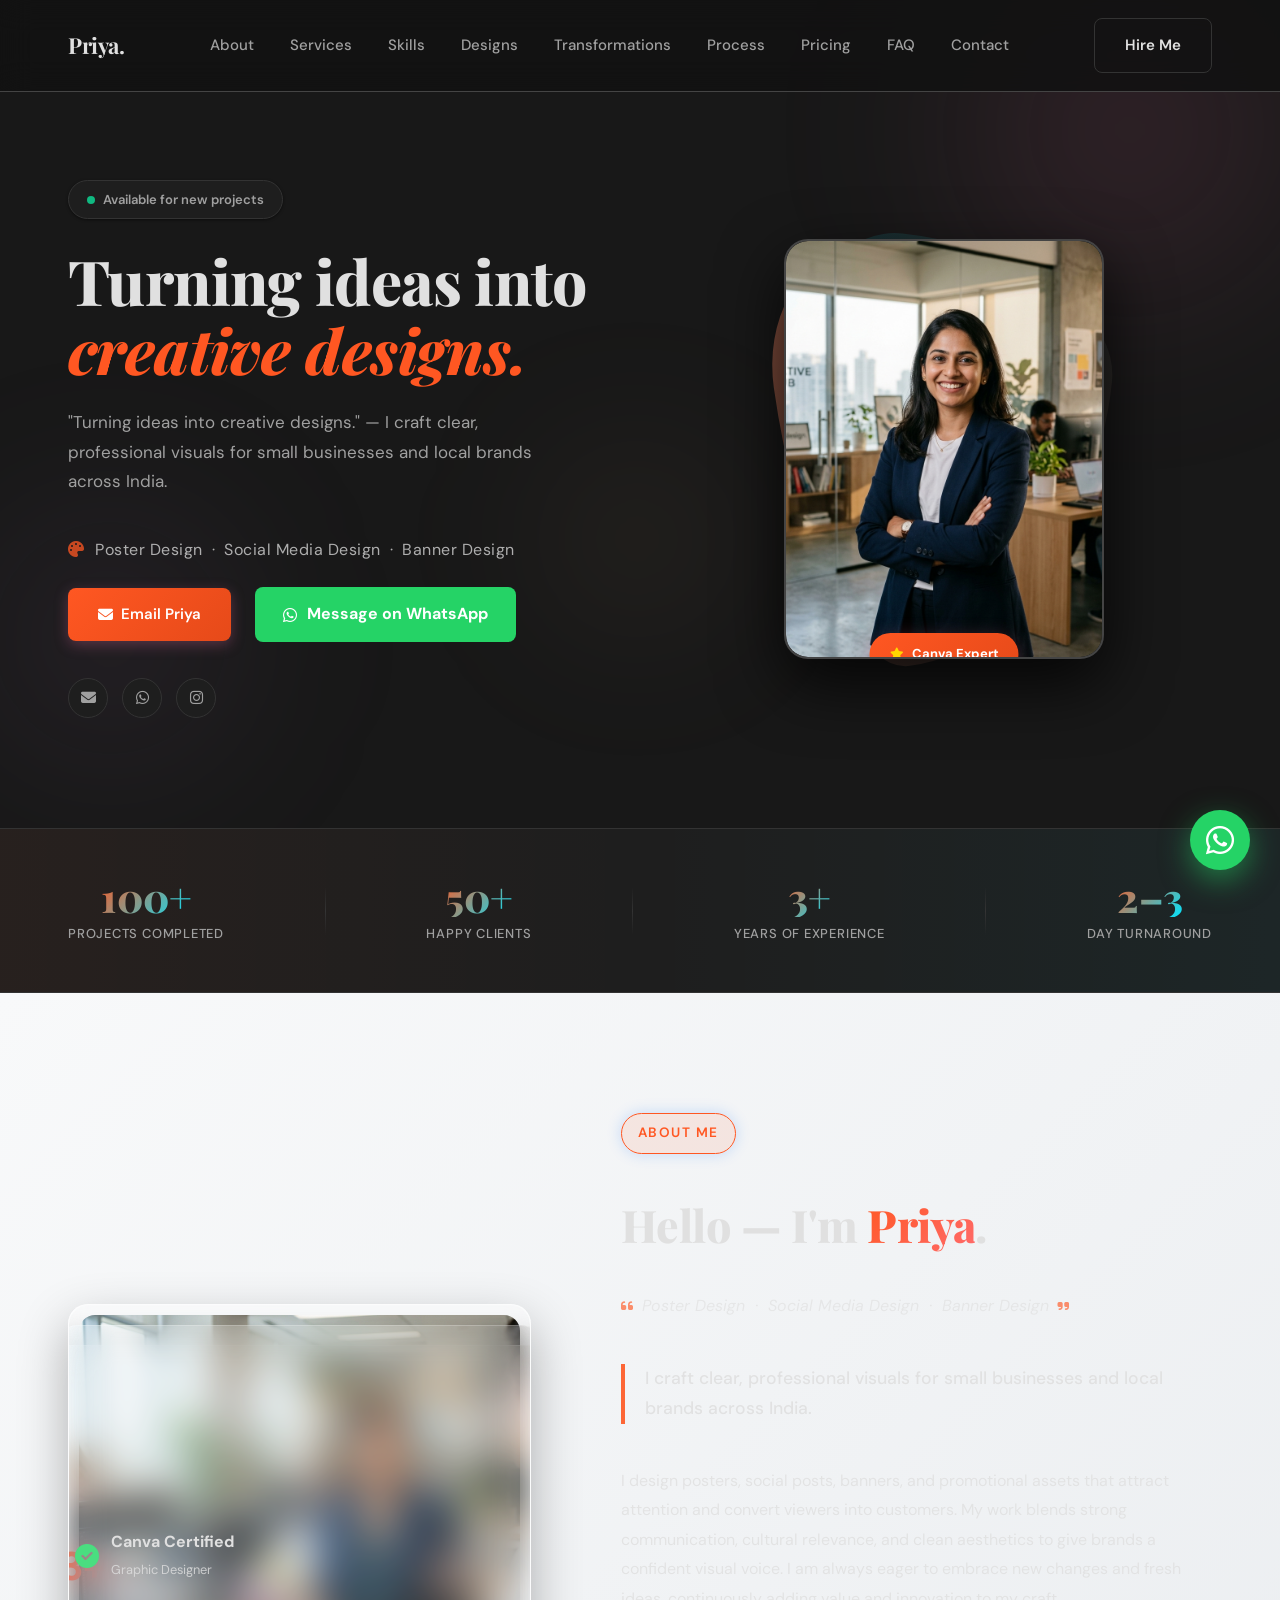
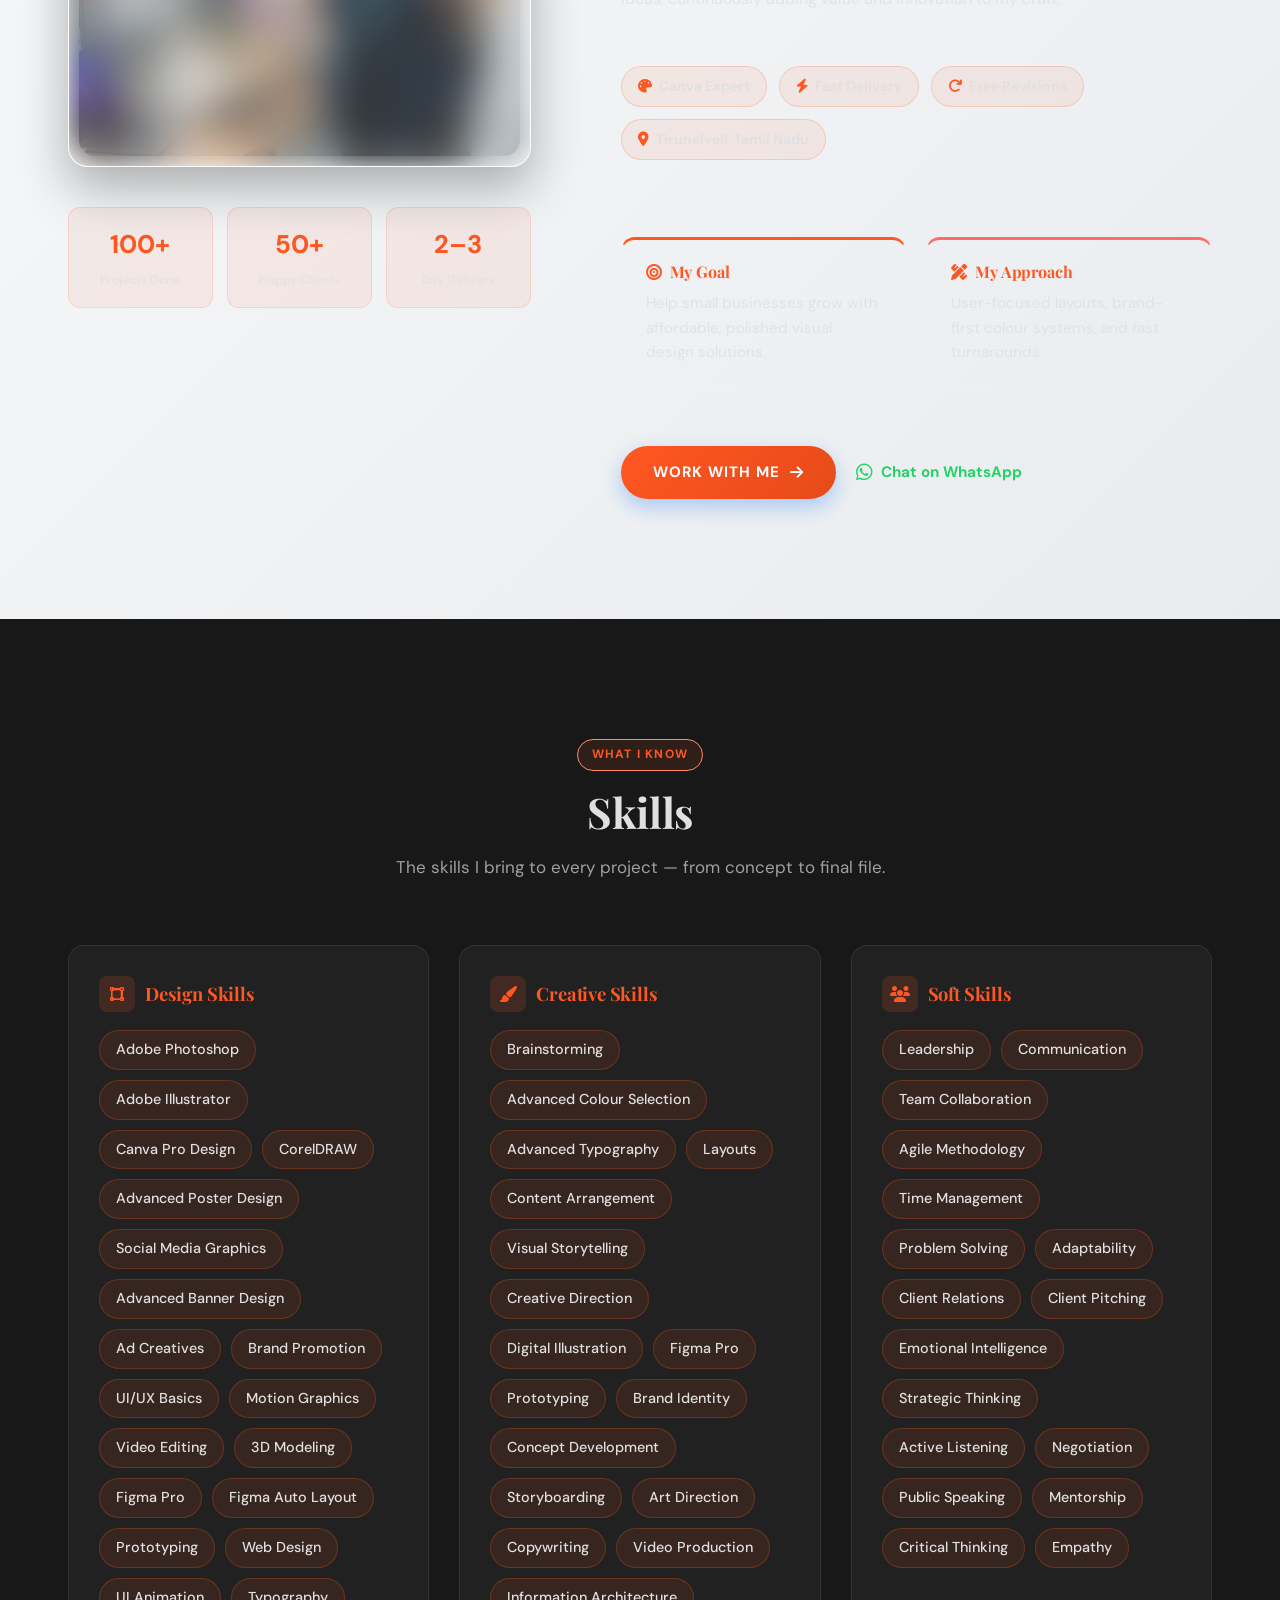
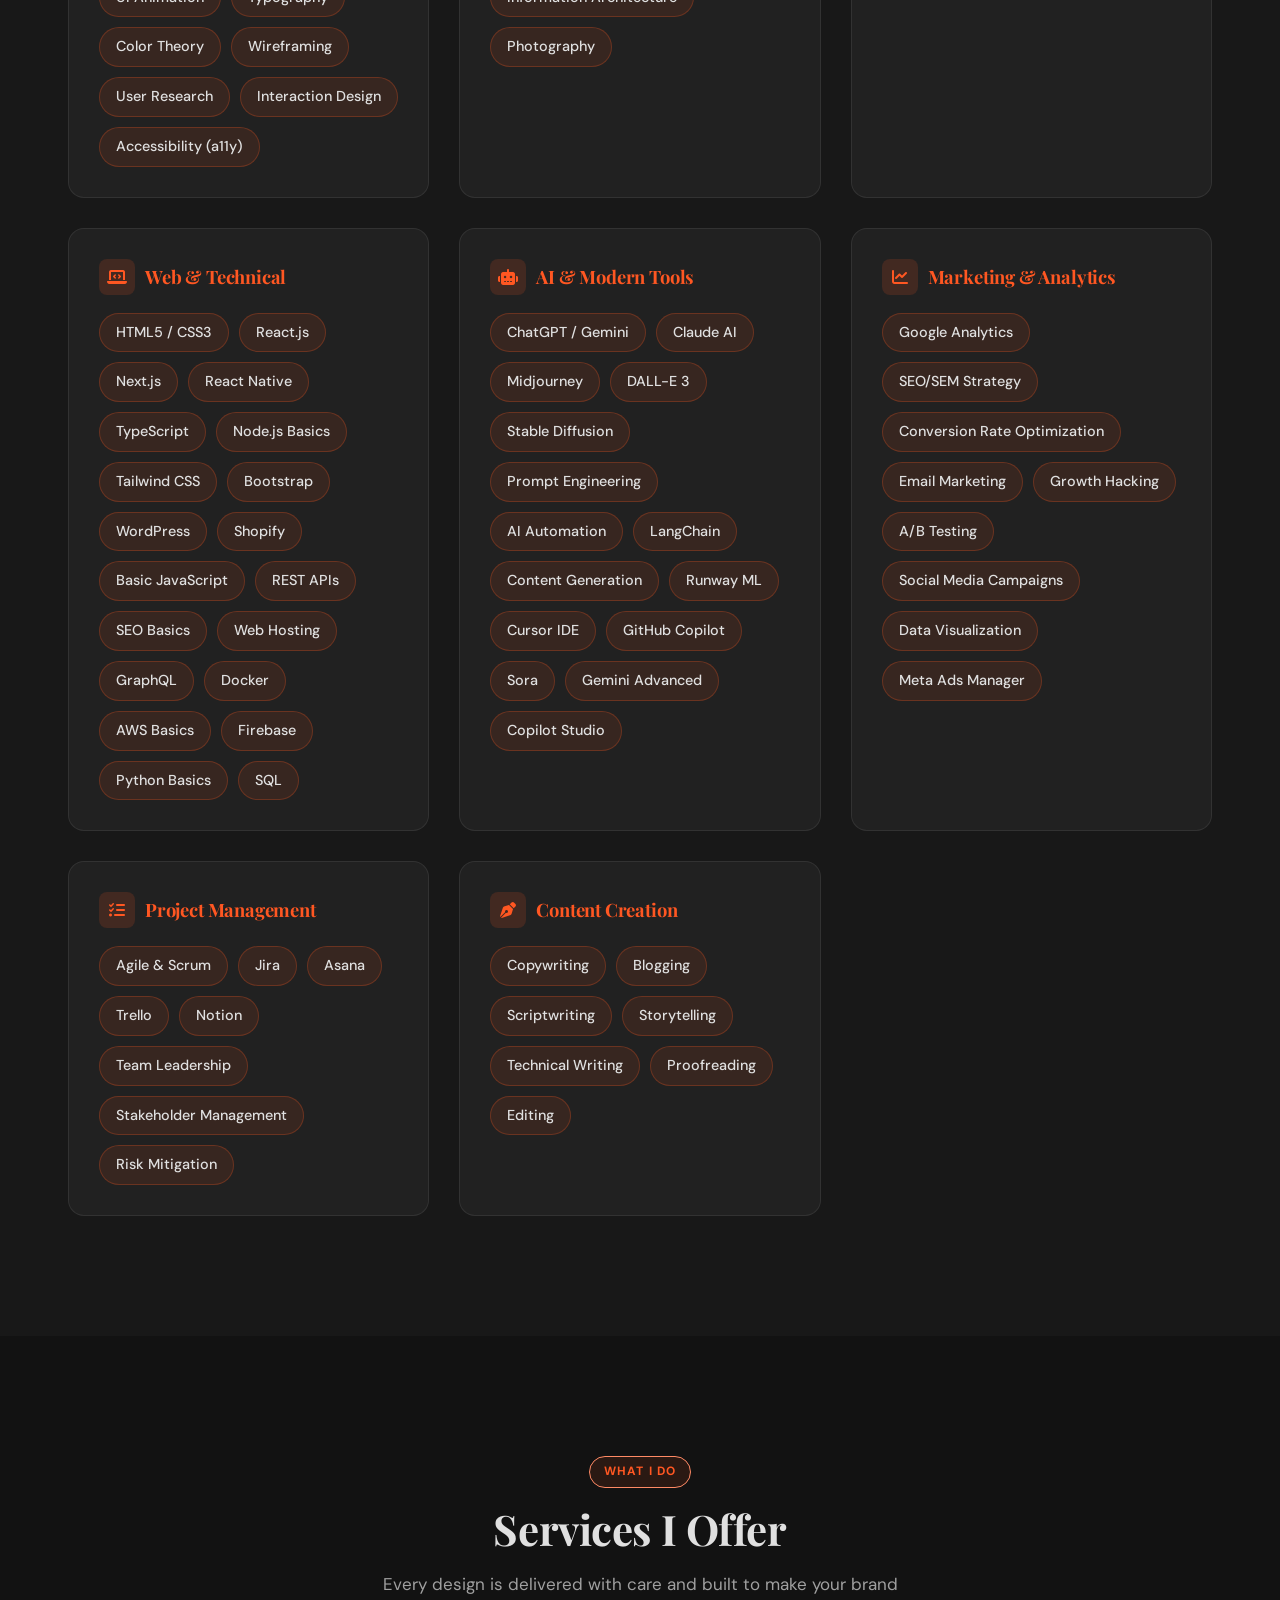
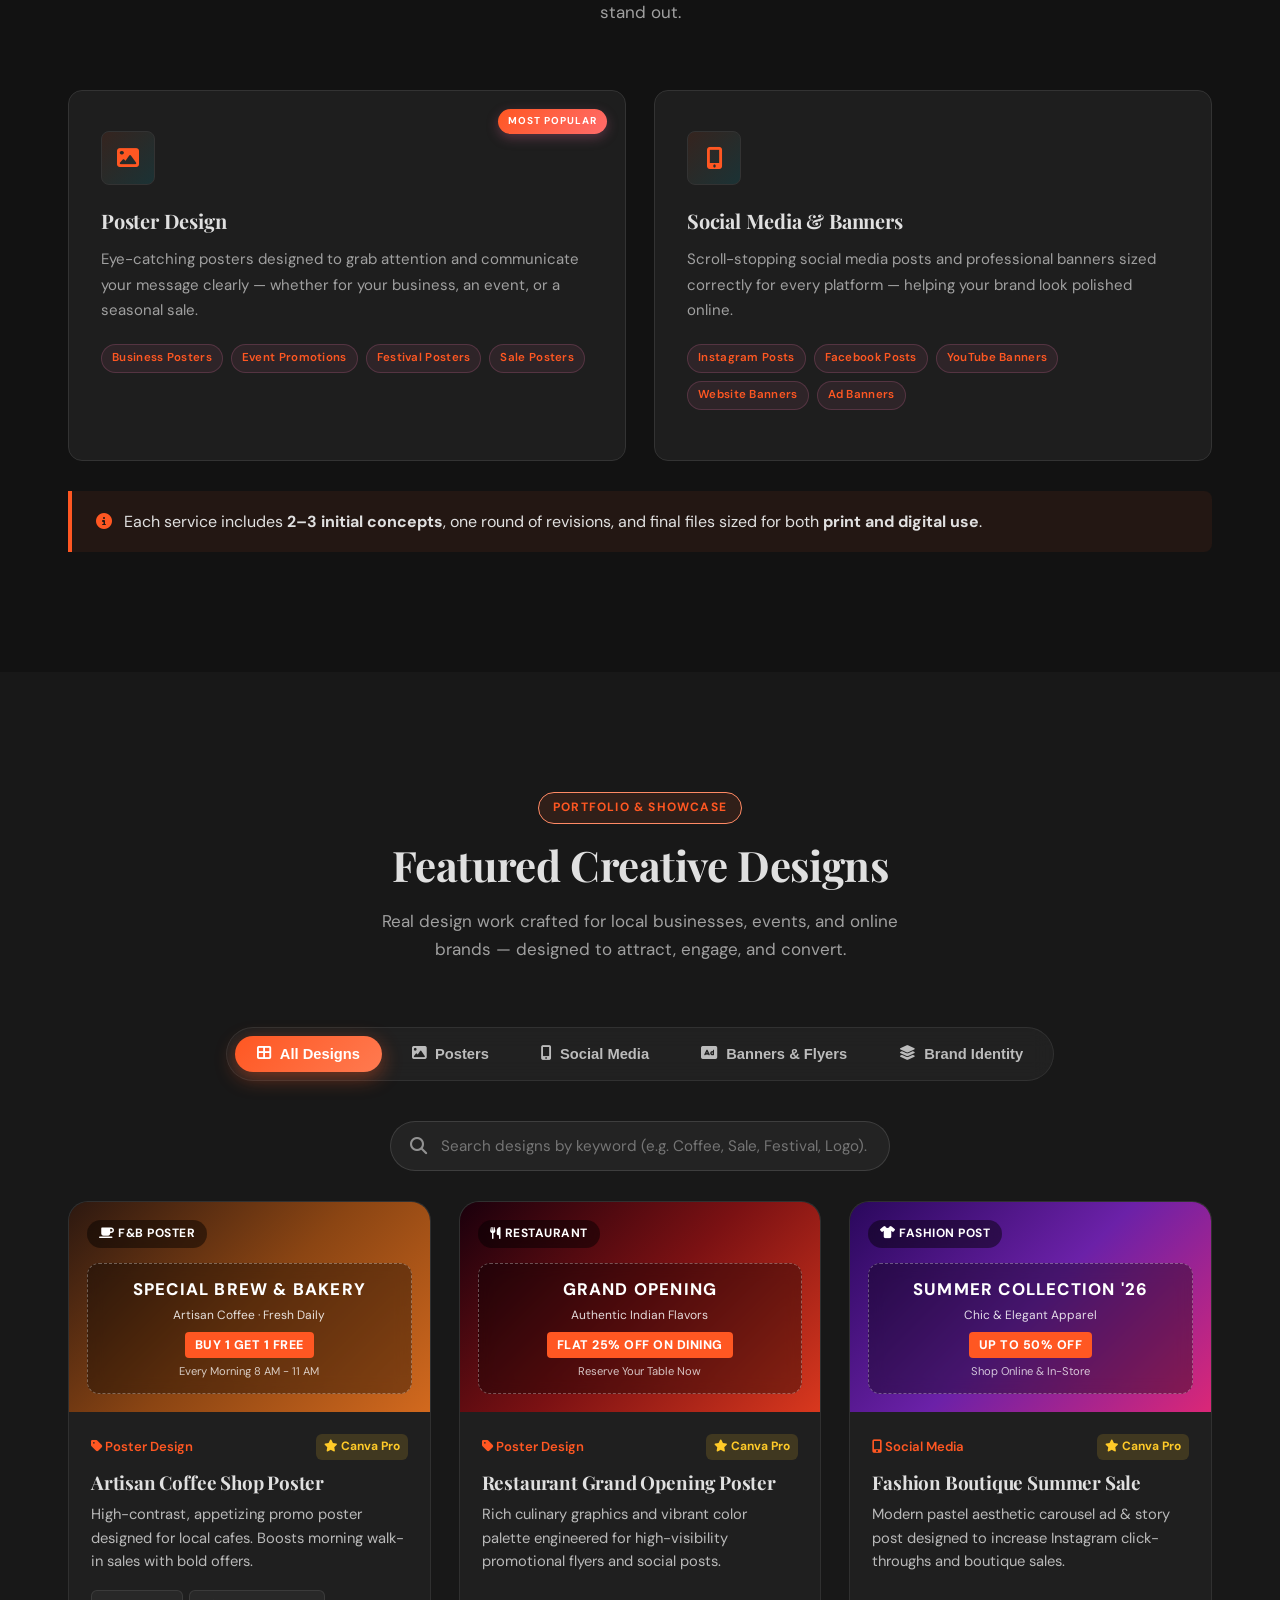
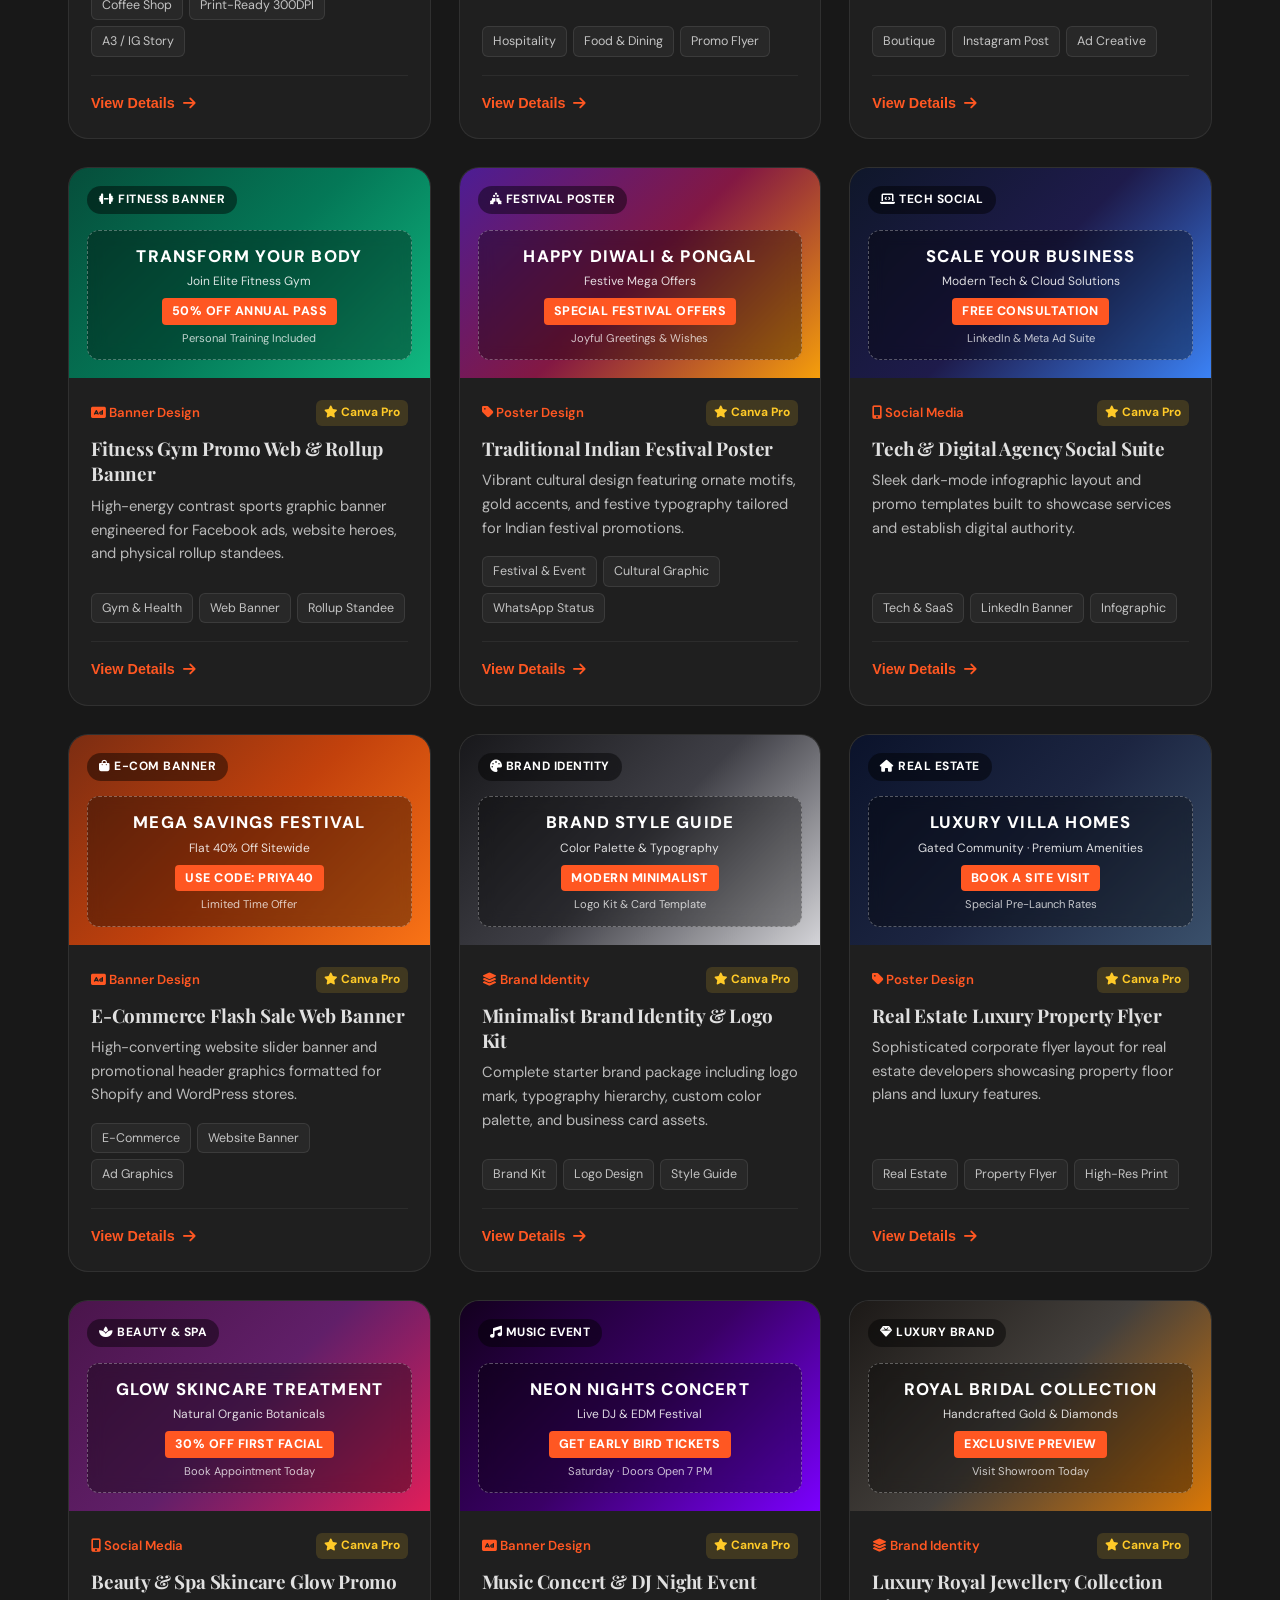
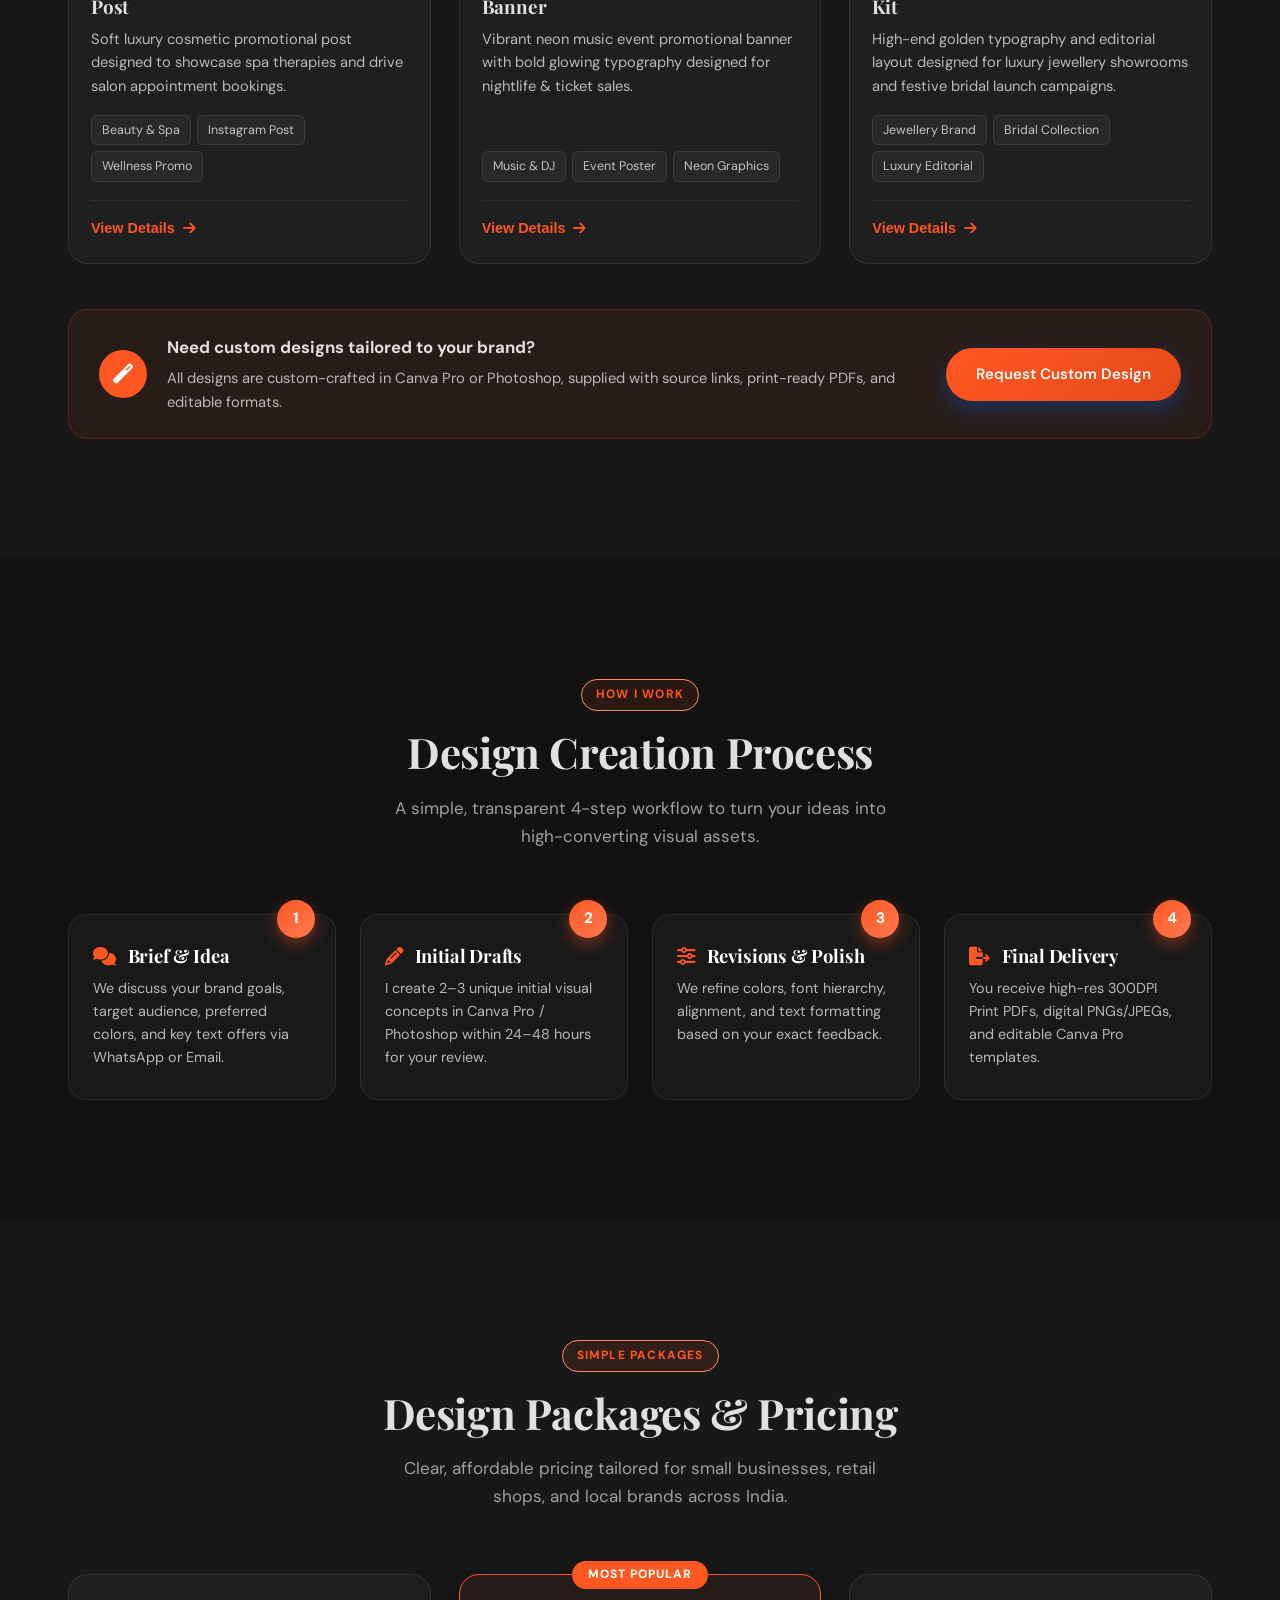
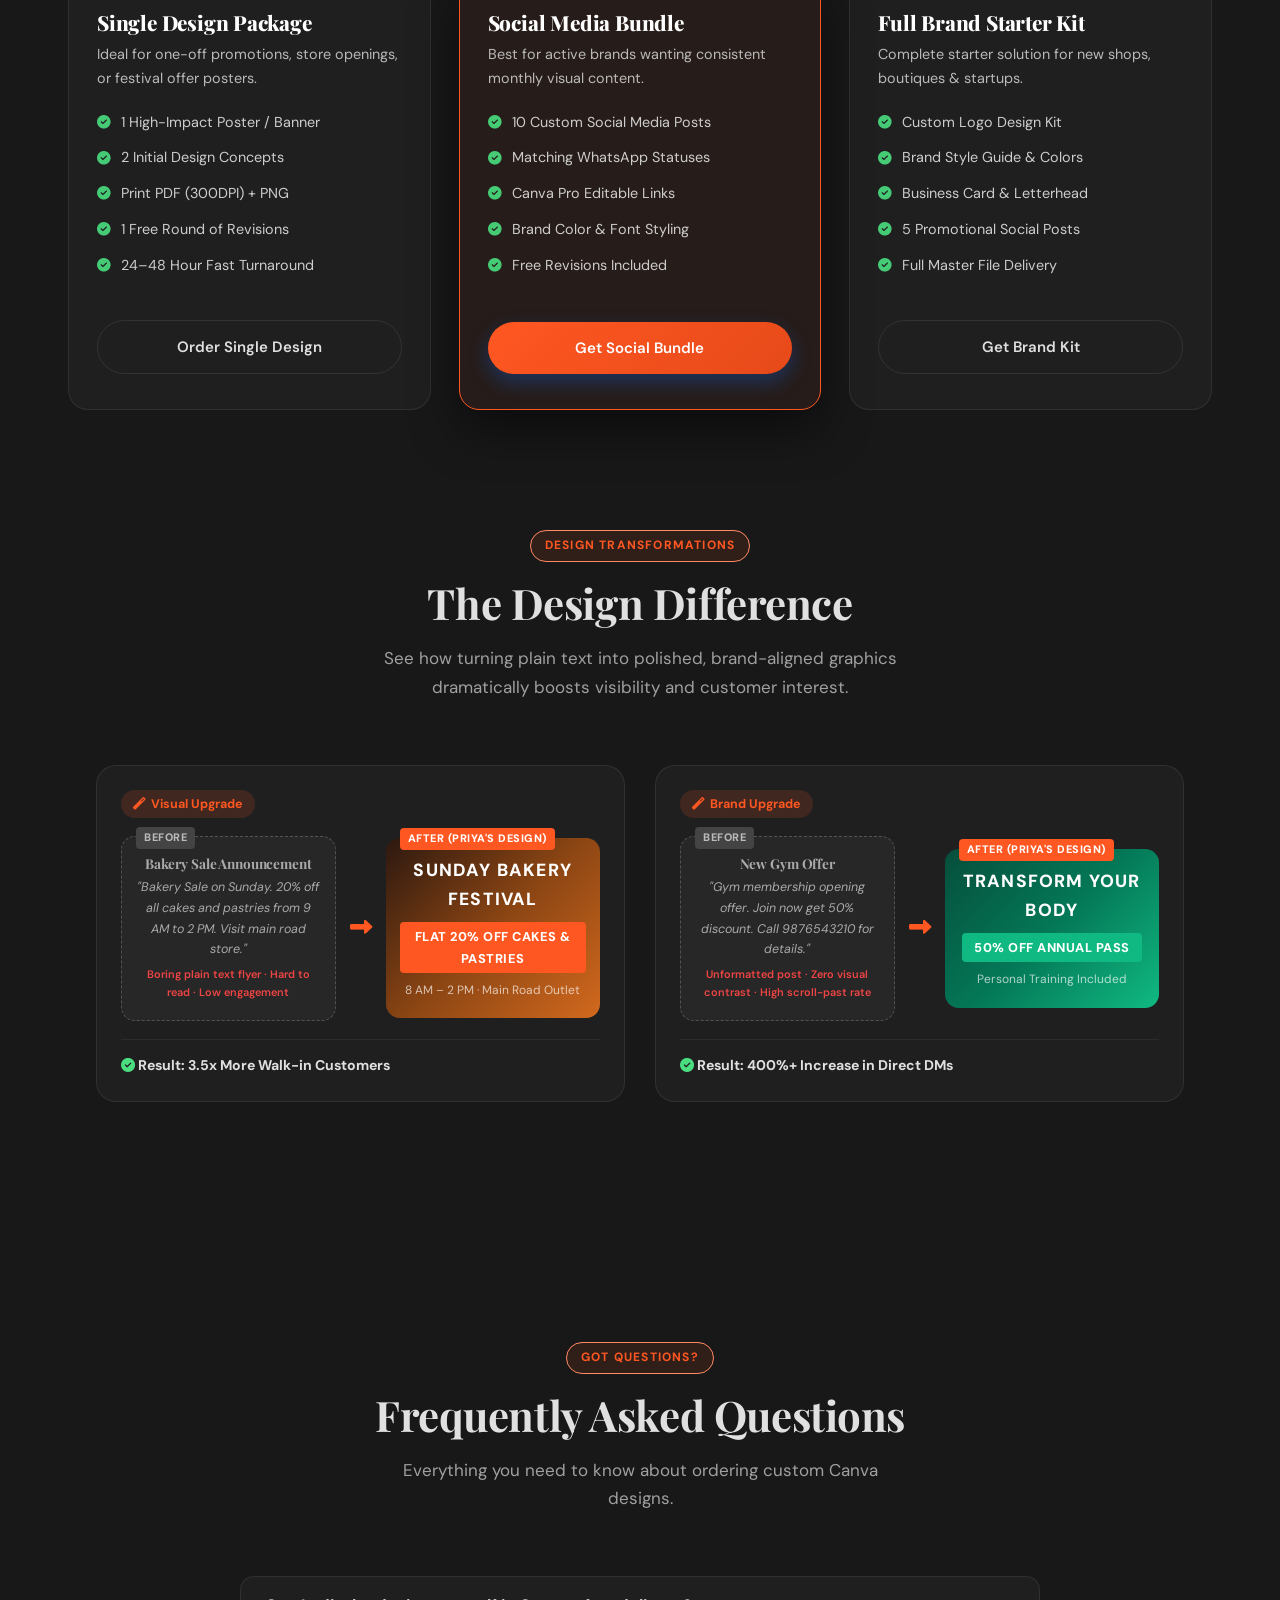
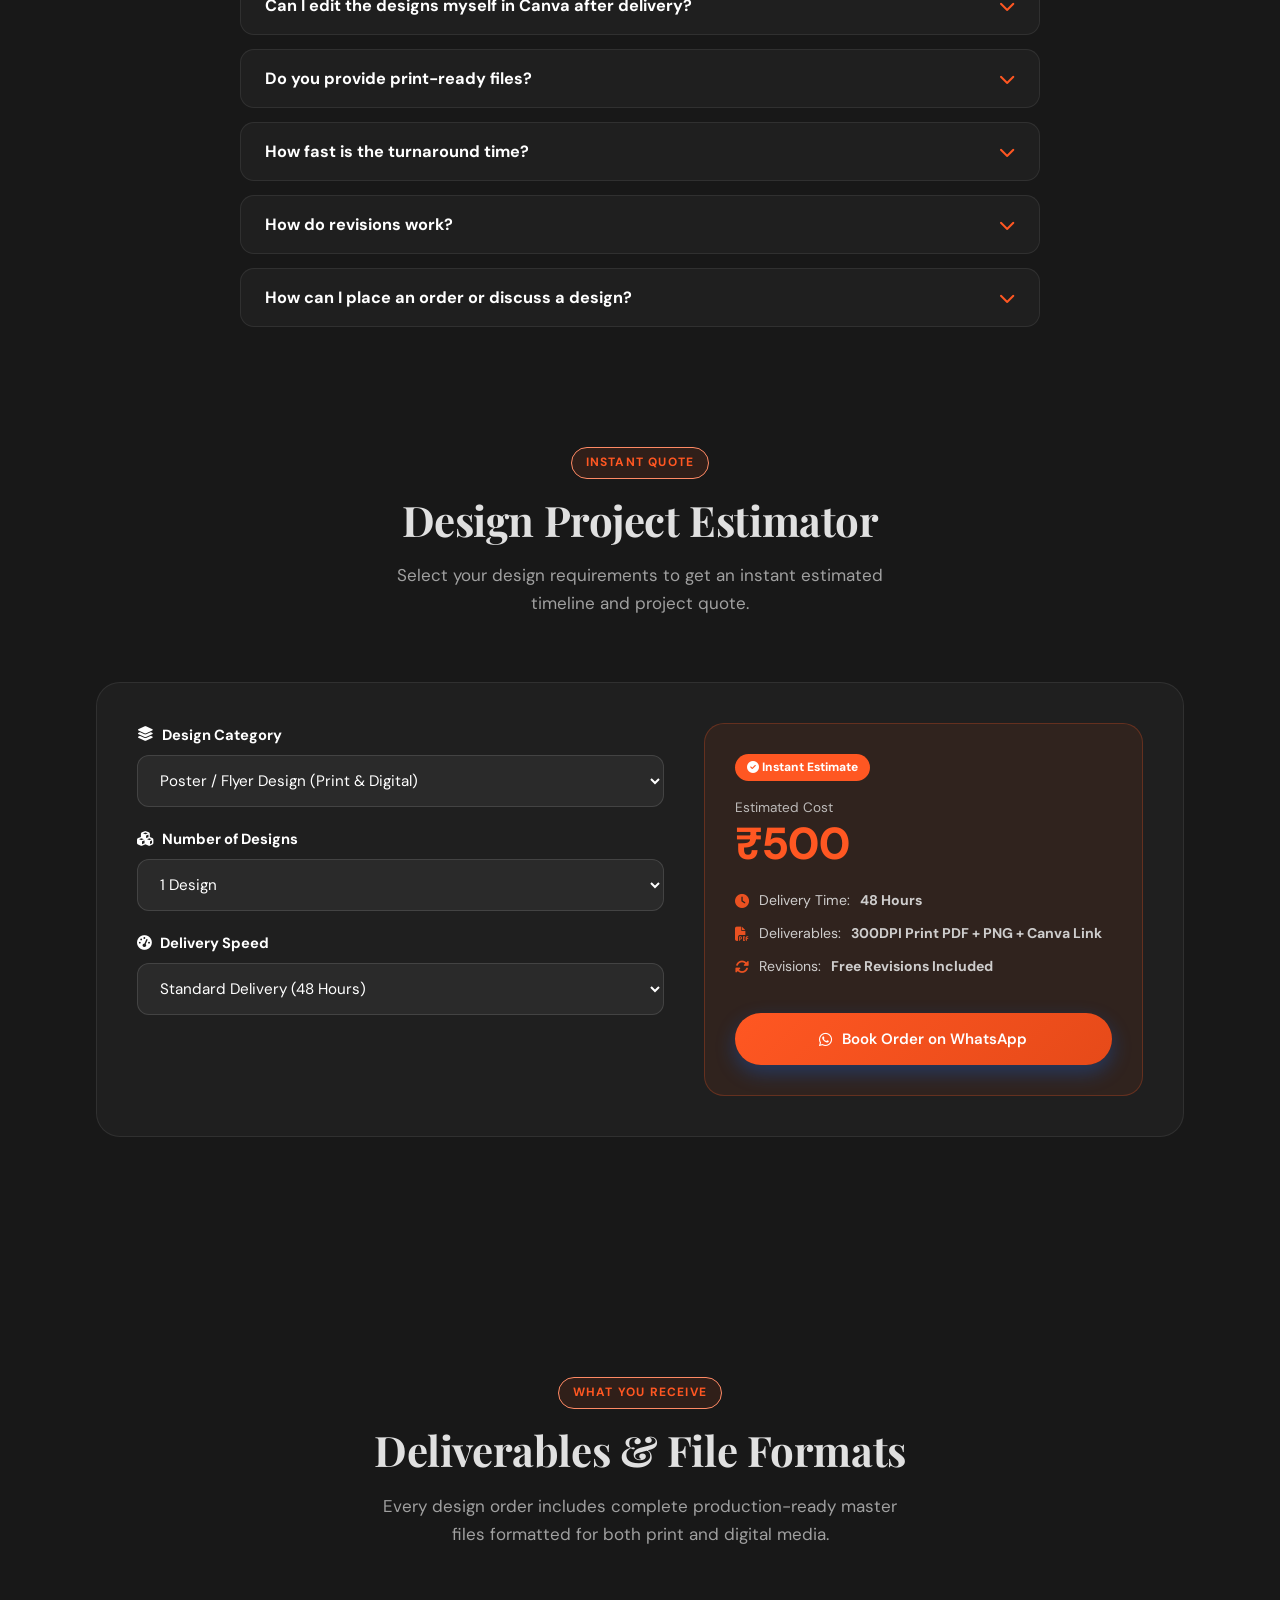
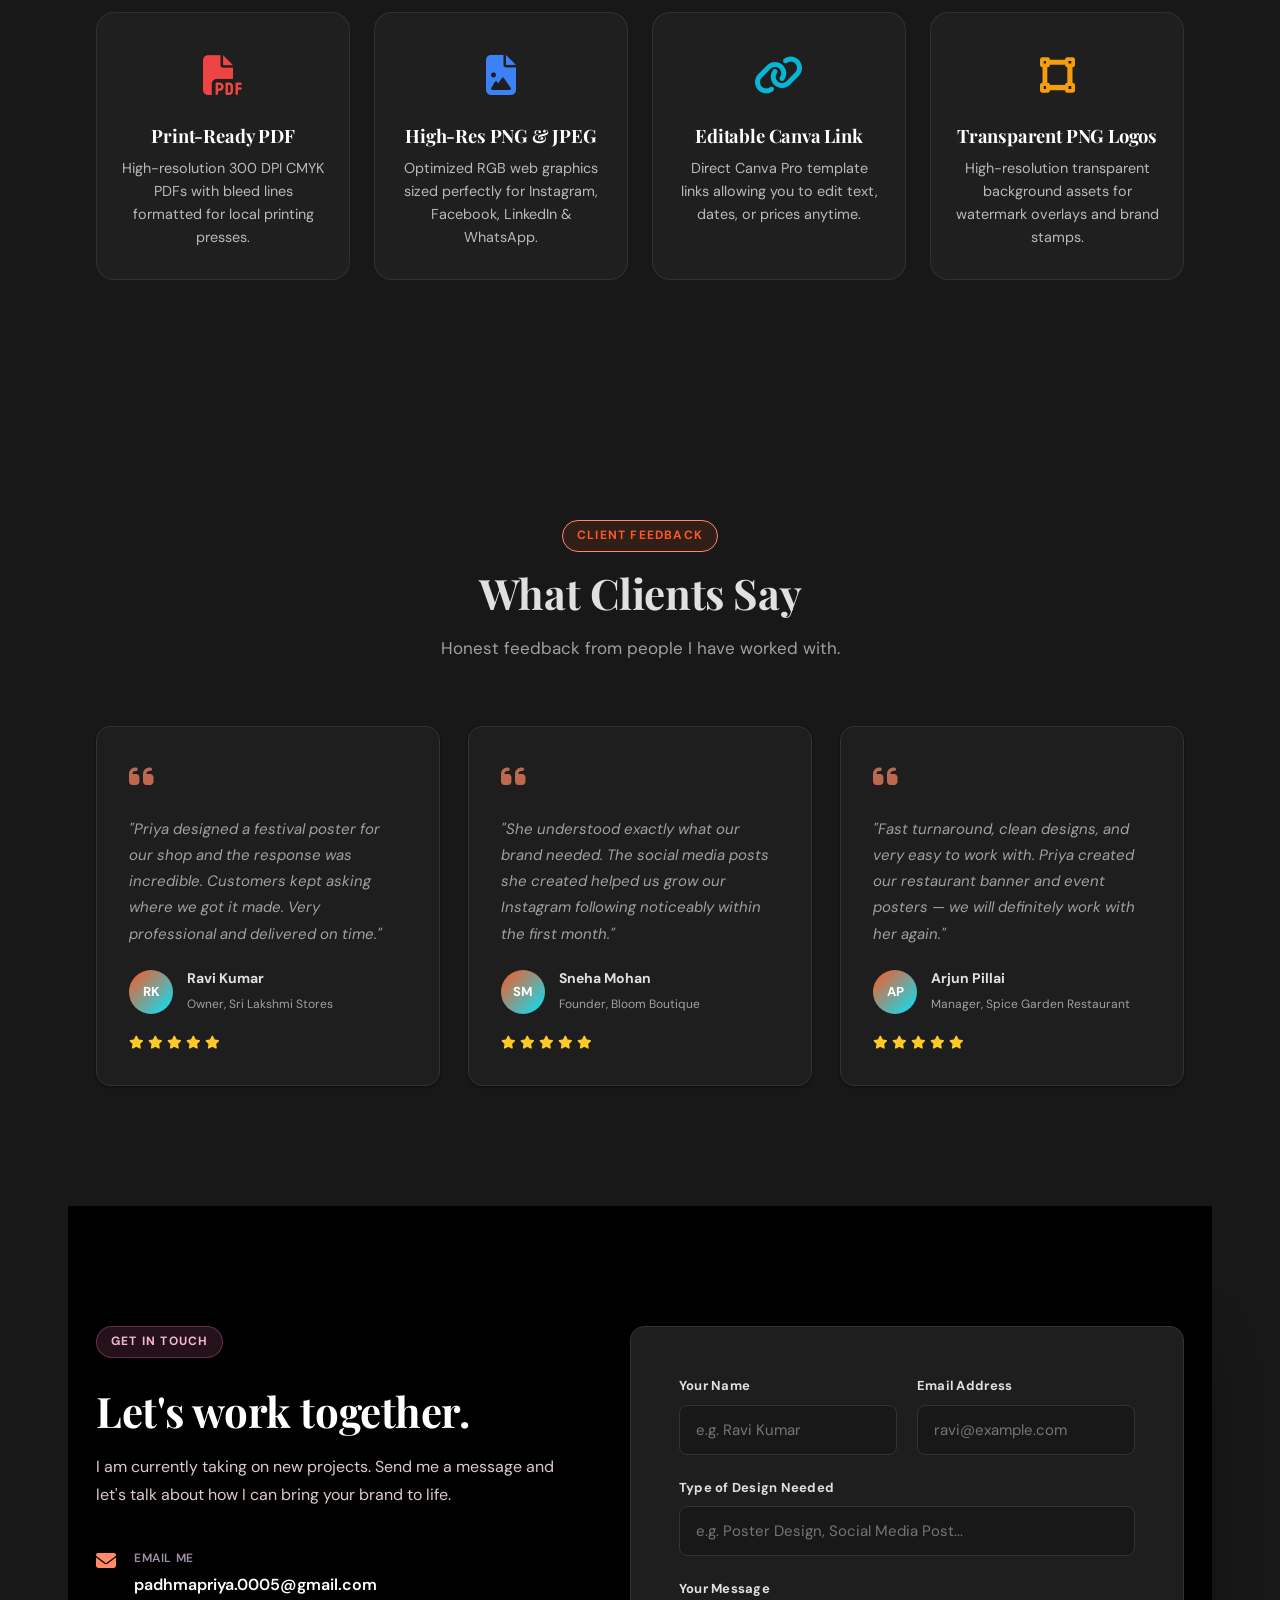
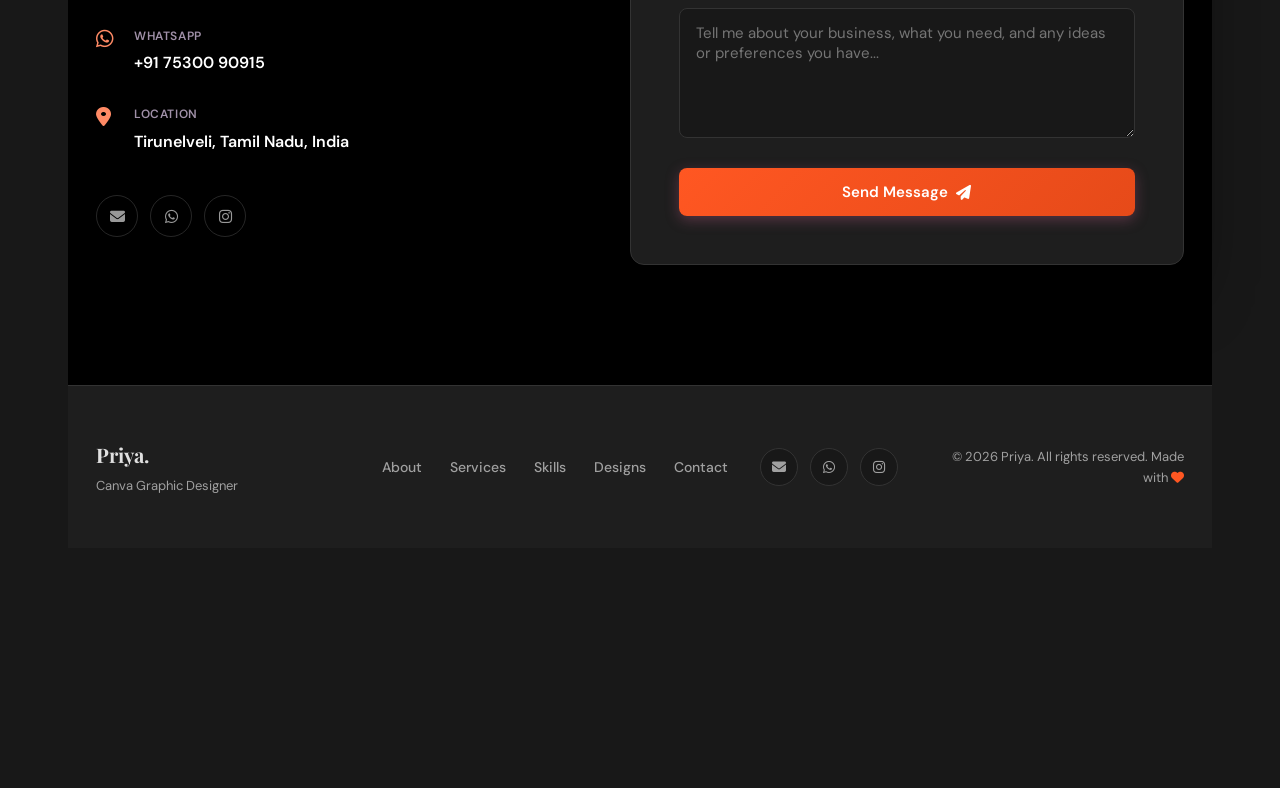
==== index.html @ 10b2a053 "o" ====
<!DOCTYPE html>
<html lang="en">
<head>
    <meta charset="UTF-8">
    <meta name="viewport" content="width=device-width, initial-scale=1.0">
    <title>Priya | Canva Graphic Designer</title>
    <meta name="description" content="Priya — Canva Graphic Designer based in Tirunelveli, Tamil Nadu. Specialising in Poster Design, Social Media Design, and Banner Design for small businesses and local brands across India.">

    <!-- Modern Typography -->
    <link rel="preconnect" href="https://fonts.googleapis.com">
    <link rel="preconnect" href="https://fonts.gstatic.com" crossorigin>
    <link href="https://fonts.googleapis.com/css2?family=Playfair+Display:wght@400;600;700;800&family=DM+Sans:wght@300;400;500;600;700&family=DM+Serif+Display&display=swap" rel="stylesheet">

    <!-- Icons -->
    <link rel="stylesheet" href="https://cdnjs.cloudflare.com/ajax/libs/font-awesome/6.4.0/css/all.min.css">

    <link rel="stylesheet" href="css/style.css">

    <style>
        /* ── Priya Brand Overrides ── */
        :root {
            --primary-color: #ff5722;
            --primary-rgb: 255, 87, 34;
            --accent: #ff5722;
        }

        /* Whatsapp CTA button */
        .btn-whatsapp {
            display: inline-flex;
            align-items: center;
            gap: 10px;
            padding: 14px 28px;
            background: #25D366;
            color: #fff;
            border-radius: 8px;
            font-weight: 700;
            font-size: 1rem;
            text-decoration: none;
            transition: background 0.3s ease, transform 0.2s ease;
        }
        .btn-whatsapp:hover {
            background: #1eb859;
            transform: translateY(-2px);
        }

        /* Services Note */
        .services-note {
            margin-top: 30px;
            padding: 18px 24px;
            background: rgba(var(--primary-rgb), 0.07);
            border-left: 4px solid var(--primary-color);
            border-radius: 0 8px 8px 0;
            font-size: 1rem;
            line-height: 1.6;
        }

        /* Portfolio showcase cards */
        .showcase-note {
            margin-top: 30px;
            font-size: 0.95rem;
            opacity: 0.75;
            font-style: italic;
        }

        /* Skills grid layout */
        .skills-two-col {
            display: grid;
            grid-template-columns: repeat(auto-fit, minmax(300px, 1fr));
            gap: 30px;
            margin-top: 20px;
        }
        @media (max-width: 700px) {
            .skills-two-col { grid-template-columns: 1fr; }
        }
        .skill-group-card {
            background: rgba(255,255,255,0.04);
            border: 1px solid rgba(255,255,255,0.08);
            border-radius: 16px;
            padding: 30px;
            transition: transform 0.3s ease, box-shadow 0.3s ease;
        }
        .skill-group-card:hover {
            transform: translateY(-6px) scale(1.02);
            box-shadow: 0 16px 40px rgba(var(--primary-rgb), 0.25);
            border-color: rgba(var(--primary-rgb), 0.5);
            background: rgba(var(--primary-rgb), 0.05);
        }
        .skill-group-card h3 {
            font-size: 1.15rem;
            font-weight: 700;
            margin-bottom: 18px;
            color: var(--primary-color);
            display: flex;
            align-items: center;
            gap: 10px;
        }
        .skill-group-card h3 i {
            width: 36px;
            height: 36px;
            background: rgba(var(--primary-rgb), 0.15);
            border-radius: 8px;
            display: flex;
            align-items: center;
            justify-content: center;
            font-size: 1rem;
        }
        .skill-pill-list {
            display: flex;
            flex-wrap: wrap;
            gap: 10px;
        }
        @keyframes pillFadeIn {
            0% { opacity: 0; transform: translateY(10px) scale(0.9); }
            100% { opacity: 1; transform: translateY(0) scale(1); }
        }
        .skill-pill {
            padding: 7px 16px;
            background: rgba(var(--primary-rgb), 0.1);
            border: 1px solid rgba(var(--primary-rgb), 0.25);
            border-radius: 30px;
            font-size: 0.9rem;
            font-weight: 500;
            color: var(--text-color);
            transition: all 0.3s cubic-bezier(0.25, 0.8, 0.25, 1);
            cursor: default;
            animation: pillFadeIn 0.6s cubic-bezier(0.175, 0.885, 0.32, 1.275) backwards;
        }
        /* Staggered animation delay for pills */
        .skill-pill:nth-child(1) { animation-delay: 0.05s; }
        .skill-pill:nth-child(2) { animation-delay: 0.10s; }
        .skill-pill:nth-child(3) { animation-delay: 0.15s; }
        .skill-pill:nth-child(4) { animation-delay: 0.20s; }
        .skill-pill:nth-child(5) { animation-delay: 0.25s; }
        .skill-pill:nth-child(6) { animation-delay: 0.30s; }
        .skill-pill:nth-child(7) { animation-delay: 0.35s; }
        .skill-pill:nth-child(8) { animation-delay: 0.40s; }
        .skill-pill:nth-child(9) { animation-delay: 0.45s; }
        .skill-pill:nth-child(10) { animation-delay: 0.50s; }
        .skill-pill:nth-child(11) { animation-delay: 0.55s; }
        .skill-pill:nth-child(12) { animation-delay: 0.60s; }
        .skill-pill:nth-child(n+13) { animation-delay: 0.65s; }
        .skill-pill:hover {
            background: linear-gradient(135deg, rgba(var(--primary-rgb), 0.9), rgba(var(--primary-rgb), 1));
            border-color: rgba(var(--primary-rgb), 0.5);
            transform: translateY(-5px) scale(1.06);
            box-shadow: 0 10px 25px rgba(var(--primary-rgb), 0.6), 0 0 15px rgba(var(--primary-rgb), 0.4);
            color: #fff;
            text-shadow: 0 0 8px rgba(255,255,255,0.5);
        }

        /* About goal/approach cards */
        .about-goal-grid {
            display: grid;
            grid-template-columns: 1fr 1fr;
            gap: 20px;
            margin-top: 25px;
        }
        @media (max-width: 600px) {
            .about-goal-grid { grid-template-columns: 1fr; }
        }
        .goal-card {
            background: rgba(255,255,255,0.04);
            border: 1px solid rgba(255,255,255,0.08);
            border-radius: 14px;
            padding: 22px 24px;
        }
        .goal-card h4 {
            font-size: 1rem;
            font-weight: 700;
            margin-bottom: 10px;
            color: var(--primary-color);
        }
        .goal-card p {
            font-size: 0.95rem;
            line-height: 1.6;
            opacity: 0.85;
            margin: 0;
        }

        /* ── Design Showcase & Filter Tabs ── */
        .design-filter-wrapper {
            display: flex;
            justify-content: center;
            margin-bottom: 40px;
        }
        .design-filter-tabs {
            display: inline-flex;
            flex-wrap: wrap;
            gap: 8px;
            background: rgba(255, 255, 255, 0.04);
            padding: 8px;
            border-radius: 40px;
            border: 1px solid rgba(255, 255, 255, 0.08);
            backdrop-filter: blur(10px);
        }
        .design-tab {
            padding: 10px 22px;
            background: transparent;
            border: none;
            border-radius: 30px;
            color: rgba(255, 255, 255, 0.7);
            font-size: 0.92rem;
            font-weight: 600;
            cursor: pointer;
            transition: all 0.3s ease;
            display: inline-flex;
            align-items: center;
            gap: 8px;
        }
        .design-tab:hover {
            color: #ffffff;
            background: rgba(var(--primary-rgb), 0.15);
        }
        .design-tab.active {
            background: linear-gradient(135deg, var(--primary-color), #ff7a50);
            color: #ffffff;
            box-shadow: 0 6px 20px rgba(var(--primary-rgb), 0.4);
        }

        /* ── Poster & Design Showcase Grid ── */
        .poster-showcase-grid {
            display: grid;
            grid-template-columns: repeat(auto-fit, minmax(300px, 1fr));
            gap: 28px;
        }
        .poster-card {
            background: rgba(255, 255, 255, 0.03);
            border: 1px solid rgba(255, 255, 255, 0.08);
            border-radius: 20px;
            overflow: hidden;
            transition: all 0.4s cubic-bezier(0.165, 0.84, 0.44, 1);
            display: flex;
            flex-direction: column;
            position: relative;
        }
        .poster-card:hover {
            transform: translateY(-8px);
            box-shadow: 0 20px 45px rgba(0, 0, 0, 0.45), 0 0 30px rgba(var(--primary-rgb), 0.2);
            border-color: rgba(var(--primary-rgb), 0.4);
        }
        .poster-card-header {
            position: relative;
            height: 210px;
            padding: 18px;
            overflow: hidden;
            display: flex;
            align-items: center;
            justify-content: center;
        }
        .card-visual-inner {
            width: 100%;
            height: 100%;
            display: flex;
            flex-direction: column;
            justify-content: space-between;
            position: relative;
            z-index: 1;
        }
        .visual-badge {
            align-self: flex-start;
            padding: 4px 12px;
            background: rgba(0, 0, 0, 0.45);
            backdrop-filter: blur(10px);
            border-radius: 20px;
            font-size: 0.75rem;
            font-weight: 700;
            color: #ffffff;
            letter-spacing: 0.5px;
            text-transform: uppercase;
        }
        .visual-canvas-mockup {
            text-align: center;
            background: rgba(0, 0, 0, 0.35);
            backdrop-filter: blur(8px);
            border: 1px dashed rgba(255, 255, 255, 0.3);
            padding: 12px 16px;
            border-radius: 12px;
        }
        .mockup-header {
            font-size: 1.05rem;
            font-weight: 800;
            color: #ffffff;
            letter-spacing: 1.2px;
        }
        .mockup-tagline {
            font-size: 0.75rem;
            opacity: 0.85;
            margin-top: 2px;
            color: #ffffff;
        }
        .mockup-promo {
            display: inline-block;
            margin-top: 6px;
            padding: 3px 10px;
            background: var(--primary-color);
            color: #ffffff;
            font-size: 0.78rem;
            font-weight: 800;
            border-radius: 4px;
            letter-spacing: 0.5px;
        }
        .mockup-sub {
            font-size: 0.7rem;
            opacity: 0.75;
            margin-top: 4px;
            color: #ffffff;
        }
        .card-overlay {
            position: absolute;
            top: 0; left: 0; right: 0; bottom: 0;
            background: rgba(0, 0, 0, 0.65);
            backdrop-filter: blur(4px);
            display: flex;
            align-items: center;
            justify-content: center;
            opacity: 0;
            transition: opacity 0.3s ease;
            z-index: 2;
        }
        .poster-card:hover .card-overlay {
            opacity: 1;
        }
        .btn-quick-view {
            padding: 10px 22px;
            background: #ffffff;
            color: #111111;
            border: none;
            border-radius: 30px;
            font-weight: 700;
            font-size: 0.88rem;
            cursor: pointer;
            transition: transform 0.2s ease, background 0.2s ease, color 0.2s ease;
            box-shadow: 0 10px 25px rgba(0,0,0,0.3);
            display: inline-flex;
            align-items: center;
            gap: 8px;
        }
        .btn-quick-view:hover {
            transform: scale(1.06);
            background: var(--primary-color);
            color: #ffffff;
        }
        .poster-card-body {
            padding: 22px;
            display: flex;
            flex-direction: column;
            flex-grow: 1;
        }
        .card-meta {
            display: flex;
            align-items: center;
            justify-content: space-between;
            margin-bottom: 10px;
            font-size: 0.82rem;
        }
        .card-category {
            color: var(--primary-color);
            font-weight: 600;
        }
        .card-pro-tag {
            background: rgba(255, 202, 40, 0.15);
            color: #ffca28;
            padding: 3px 8px;
            border-radius: 6px;
            font-weight: 700;
            font-size: 0.75rem;
        }
        .poster-card-body h3 {
            font-size: 1.18rem;
            font-weight: 700;
            margin-bottom: 8px;
            line-height: 1.35;
        }
        .poster-card-body p {
            font-size: 0.92rem;
            line-height: 1.6;
            opacity: 0.8;
            margin-bottom: 16px;
            flex-grow: 1;
        }
        .card-tags {
            display: flex;
            flex-wrap: wrap;
            gap: 6px;
            margin-bottom: 18px;
        }
        .card-tags span {
            padding: 4px 10px;
            background: rgba(255, 255, 255, 0.05);
            border: 1px solid rgba(255, 255, 255, 0.1);
            border-radius: 6px;
            font-size: 0.78rem;
            opacity: 0.85;
        }
        .card-footer-action {
            border-top: 1px solid rgba(255, 255, 255, 0.06);
            padding-top: 14px;
        }
        .btn-card-details {
            background: none;
            border: none;
            color: var(--primary-color);
            font-weight: 700;
            font-size: 0.9rem;
            cursor: pointer;
            display: inline-flex;
            align-items: center;
            gap: 8px;
            transition: gap 0.2s ease;
            padding: 0;
        }
        .btn-card-details:hover {
            gap: 12px;
        }

        /* ── Showcase Note Banner ── */
        .showcase-note-box {
            margin-top: 45px;
            background: rgba(var(--primary-rgb), 0.07);
            border: 1px solid rgba(var(--primary-rgb), 0.2);
            border-radius: 20px;
            padding: 24px 30px;
            display: flex;
            align-items: center;
            gap: 20px;
            flex-wrap: wrap;
        }
        .showcase-note-icon {
            width: 48px;
            height: 48px;
            background: var(--primary-color);
            border-radius: 50%;
            display: flex;
            align-items: center;
            justify-content: center;
            color: #ffffff;
            font-size: 1.25rem;
            flex-shrink: 0;
        }
        .showcase-note-text {
            flex: 1;
            min-width: 250px;
        }
        .showcase-note-text strong {
            font-size: 1.05rem;
            display: block;
            margin-bottom: 4px;
        }
        .showcase-note-text p {
            font-size: 0.92rem;
            margin: 0;
            opacity: 0.8;
        }

        /* ── Design Search Bar ── */
        .design-search-wrapper {
            max-width: 500px;
            margin: 0 auto 30px auto;
            position: relative;
        }
        .design-search-input {
            width: 100%;
            padding: 14px 22px 14px 50px;
            background: rgba(255, 255, 255, 0.05);
            border: 1px solid rgba(255, 255, 255, 0.12);
            border-radius: 30px;
            color: #ffffff;
            font-size: 0.95rem;
            font-family: inherit;
            outline: none;
            transition: all 0.3s ease;
        }
        .design-search-input:focus {
            border-color: var(--primary-color);
            background: rgba(255, 255, 255, 0.08);
            box-shadow: 0 0 20px rgba(var(--primary-rgb), 0.25);
        }
        .design-search-icon {
            position: absolute;
            left: 20px;
            top: 50%;
            transform: translateY(-50%);
            color: rgba(255, 255, 255, 0.5);
            font-size: 1.05rem;
            pointer-events: none;
        }

        /* ── Design Workflow Process Steps ── */
        .process-steps-grid {
            display: grid;
            grid-template-columns: repeat(auto-fit, minmax(230px, 1fr));
            gap: 24px;
            margin-top: 40px;
        }
        .process-step-card {
            background: rgba(255, 255, 255, 0.03);
            border: 1px solid rgba(255, 255, 255, 0.08);
            border-radius: 18px;
            padding: 30px 24px;
            position: relative;
            transition: transform 0.3s ease, border-color 0.3s ease;
        }
        .process-step-card:hover {
            transform: translateY(-6px);
            border-color: rgba(var(--primary-rgb), 0.3);
        }
        .step-num {
            position: absolute;
            top: -15px;
            right: 20px;
            width: 38px;
            height: 38px;
            background: linear-gradient(135deg, var(--primary-color), #ff7a50);
            color: #ffffff;
            border-radius: 50%;
            display: flex;
            align-items: center;
            justify-content: center;
            font-weight: 800;
            font-size: 0.95rem;
            box-shadow: 0 6px 16px rgba(var(--primary-rgb), 0.4);
        }
        .process-step-card h3 {
            font-size: 1.15rem;
            font-weight: 700;
            margin-bottom: 10px;
            color: #ffffff;
        }
        .process-step-card p {
            font-size: 0.9rem;
            line-height: 1.6;
            opacity: 0.8;
            margin: 0;
        }

        /* ── Pricing & Packages Cards ── */
        .pricing-grid {
            display: grid;
            grid-template-columns: repeat(auto-fit, minmax(280px, 1fr));
            gap: 28px;
            margin-top: 40px;
        }
        .pricing-card {
            background: rgba(255, 255, 255, 0.03);
            border: 1px solid rgba(255, 255, 255, 0.08);
            border-radius: 20px;
            padding: 35px 28px;
            display: flex;
            flex-direction: column;
            position: relative;
            transition: all 0.3s ease;
        }
        .pricing-card.popular {
            border-color: var(--primary-color);
            background: rgba(var(--primary-rgb), 0.06);
            box-shadow: 0 20px 45px rgba(0, 0, 0, 0.5);
        }
        .pricing-popular-badge {
            position: absolute;
            top: -14px;
            left: 50%;
            transform: translateX(-50%);
            background: var(--primary-color);
            color: #ffffff;
            padding: 4px 16px;
            border-radius: 20px;
            font-size: 0.75rem;
            font-weight: 800;
            letter-spacing: 1px;
            text-transform: uppercase;
        }
        .pricing-card h3 {
            font-size: 1.3rem;
            font-weight: 800;
            margin-bottom: 8px;
            color: #ffffff;
        }
        .pricing-card p {
            font-size: 0.9rem;
            opacity: 0.8;
            margin-bottom: 20px;
        }
        .pricing-list {
            list-style: none;
            padding: 0;
            margin: 0 0 30px 0;
            flex-grow: 1;
        }
        .pricing-list li {
            font-size: 0.9rem;
            margin-bottom: 12px;
            display: flex;
            align-items: center;
            gap: 10px;
            opacity: 0.9;
        }
        .pricing-list li i {
            color: #4ade80;
            font-size: 0.85rem;
        }

        /* ── Floating WhatsApp Button ── */
        .floating-whatsapp {
            position: fixed;
            bottom: 30px;
            right: 30px;
            width: 60px;
            height: 60px;
            background: #25D366;
            color: #ffffff;
            border-radius: 50%;
            display: flex;
            align-items: center;
            justify-content: center;
            font-size: 2rem;
            box-shadow: 0 10px 30px rgba(37, 211, 102, 0.5);
            z-index: 9999;
            transition: transform 0.3s ease, box-shadow 0.3s ease;
            animation: pulseGlow 2.5s infinite;
        }
        .floating-whatsapp:hover {
            transform: scale(1.1);
            box-shadow: 0 15px 40px rgba(37, 211, 102, 0.7);
            color: #ffffff;
        }
        .floating-tooltip {
            position: absolute;
            right: 70px;
            background: #181818;
            color: #ffffff;
            padding: 6px 14px;
            border-radius: 20px;
            font-size: 0.82rem;
            font-weight: 700;
            white-space: nowrap;
            opacity: 0;
            pointer-events: none;
            transition: opacity 0.3s ease;
            box-shadow: 0 5px 15px rgba(0,0,0,0.4);
            border: 1px solid rgba(255,255,255,0.1);
        }
        .floating-whatsapp:hover .floating-tooltip {
            opacity: 1;
        }
        @keyframes pulseGlow {
            0%, 100% { box-shadow: 0 0 0 0 rgba(37, 211, 102, 0.6); }
            50% { box-shadow: 0 0 0 16px rgba(37, 211, 102, 0); }
        }

        /* ── Design Transformation Cards ── */
        .transformation-cards-grid {
            display: grid;
            grid-template-columns: repeat(auto-fit, minmax(320px, 1fr));
            gap: 30px;
            margin-top: 40px;
        }
        .transformation-card {
            background: rgba(255, 255, 255, 0.03);
            border: 1px solid rgba(255, 255, 255, 0.08);
            border-radius: 20px;
            padding: 24px;
            position: relative;
        }
        .transformation-badge {
            display: inline-flex;
            align-items: center;
            gap: 6px;
            padding: 4px 12px;
            background: rgba(var(--primary-rgb), 0.15);
            color: var(--primary-color);
            border-radius: 20px;
            font-size: 0.78rem;
            font-weight: 700;
            margin-bottom: 18px;
        }
        .transformation-cols {
            display: grid;
            grid-template-columns: 1fr auto 1fr;
            gap: 14px;
            align-items: center;
        }
        @media (max-width: 600px) {
            .transformation-cols {
                grid-template-columns: 1fr;
            }
        }
        .transform-box {
            padding: 18px 14px;
            border-radius: 14px;
            position: relative;
            text-align: center;
            min-height: 140px;
            display: flex;
            flex-direction: column;
            justify-content: center;
        }
        .before-box {
            background: rgba(255, 255, 255, 0.04);
            border: 1px dashed rgba(255, 255, 255, 0.2);
        }
        .box-label {
            position: absolute;
            top: -10px;
            left: 14px;
            padding: 2px 8px;
            border-radius: 4px;
            font-size: 0.68rem;
            font-weight: 800;
            letter-spacing: 0.5px;
        }
        .label-before {
            background: #444;
            color: #bbb;
        }
        .label-after {
            background: var(--primary-color);
            color: #ffffff;
        }
        .before-content h4 {
            font-size: 0.85rem;
            margin-bottom: 6px;
            color: #aaa;
        }
        .before-content p {
            font-size: 0.78rem;
            opacity: 0.7;
            margin-bottom: 6px;
            font-style: italic;
        }
        .before-sub {
            font-size: 0.68rem;
            color: #ef4444;
            font-weight: 600;
        }
        .transform-arrow {
            color: var(--primary-color);
            font-size: 1.4rem;
            text-align: center;
        }
        .transformation-footer {
            margin-top: 18px;
            padding-top: 14px;
            border-top: 1px solid rgba(255, 255, 255, 0.06);
            font-size: 0.88rem;
            font-weight: 700;
        }

        /* ── FAQ Accordion ── */
        .faq-accordion-wrapper {
            max-width: 800px;
            margin: 40px auto 0 auto;
            display: flex;
            flex-direction: column;
            gap: 14px;
        }
        .faq-item {
            background: rgba(255, 255, 255, 0.03);
            border: 1px solid rgba(255, 255, 255, 0.08);
            border-radius: 14px;
            overflow: hidden;
            transition: border-color 0.3s ease;
        }
        .faq-item.open {
            border-color: var(--primary-color);
            background: rgba(var(--primary-rgb), 0.04);
        }
        .faq-question {
            width: 100%;
            padding: 18px 24px;
            background: transparent;
            border: none;
            color: #ffffff;
            font-size: 1.02rem;
            font-weight: 700;
            font-family: inherit;
            text-align: left;
            cursor: pointer;
            display: flex;
            align-items: center;
            justify-content: space-between;
            gap: 16px;
        }
        .faq-icon {
            color: var(--primary-color);
            transition: transform 0.3s ease;
        }
        .faq-item.open .faq-icon {
            transform: rotate(180deg);
        }
        .faq-answer {
            max-height: 0;
            overflow: hidden;
            transition: max-height 0.35s cubic-bezier(0, 1, 0, 1), padding 0.3s ease;
            padding: 0 24px;
        }
        .faq-item.open .faq-answer {
            max-height: 300px;
            padding: 0 24px 20px 24px;
        }
        .faq-answer p {
            font-size: 0.94rem;
            line-height: 1.65;
            opacity: 0.85;
            margin: 0;
        }

        /* ── Calculator Estimator ── */
        .calculator-wrapper {
            display: grid;
            grid-template-columns: 1.2fr 1fr;
            gap: 40px;
            margin-top: 40px;
            background: rgba(255, 255, 255, 0.03);
            border: 1px solid rgba(255, 255, 255, 0.08);
            border-radius: 24px;
            padding: 40px;
        }
        @media (max-width: 768px) {
            .calculator-wrapper {
                grid-template-columns: 1fr;
                padding: 24px;
            }
        }
        .calculator-form {
            display: flex;
            flex-direction: column;
            gap: 20px;
        }
        .calc-group {
            display: flex;
            flex-direction: column;
            gap: 8px;
        }
        .calc-group label {
            font-size: 0.92rem;
            font-weight: 700;
            color: #ffffff;
            display: flex;
            align-items: center;
            gap: 8px;
        }
        .calc-select {
            padding: 14px 18px;
            background: rgba(255, 255, 255, 0.05);
            border: 1px solid rgba(255, 255, 255, 0.12);
            border-radius: 12px;
            color: #ffffff;
            font-size: 0.95rem;
            font-family: inherit;
            outline: none;
            cursor: pointer;
            transition: border-color 0.3s ease;
        }
        .calc-select:focus {
            border-color: var(--primary-color);
        }
        .calc-select option {
            background: #181818;
            color: #ffffff;
        }
        .calculator-summary {
            background: rgba(var(--primary-rgb), 0.08);
            border: 1px solid rgba(var(--primary-rgb), 0.25);
            border-radius: 20px;
            padding: 30px;
            display: flex;
            flex-direction: column;
            justify-content: space-between;
        }
        .calc-summary-badge {
            align-self: flex-start;
            padding: 4px 12px;
            background: var(--primary-color);
            color: #ffffff;
            border-radius: 20px;
            font-size: 0.75rem;
            font-weight: 800;
            margin-bottom: 16px;
        }
        .calc-price-display {
            margin-bottom: 20px;
        }
        .calc-price-label {
            font-size: 0.85rem;
            opacity: 0.8;
            display: block;
        }
        .calc-price-value {
            font-size: 2.8rem;
            font-weight: 800;
            color: var(--primary-color);
            line-height: 1.1;
        }
        .calc-summary-list {
            list-style: none;
            padding: 0;
            margin: 0 0 24px 0;
        }
        .calc-summary-list li {
            font-size: 0.88rem;
            margin-bottom: 10px;
            display: flex;
            align-items: center;
            gap: 10px;
            opacity: 0.9;
        }
        .calc-summary-list li i {
            color: var(--primary-color);
        }

        /* ── Deliverables Grid ── */
        .deliverables-grid {
            display: grid;
            grid-template-columns: repeat(auto-fit, minmax(230px, 1fr));
            gap: 24px;
            margin-top: 40px;
        }
        .deliverable-card {
            background: rgba(255, 255, 255, 0.03);
            border: 1px solid rgba(255, 255, 255, 0.08);
            border-radius: 18px;
            padding: 30px 24px;
            text-align: center;
            transition: transform 0.3s ease;
        }
        .deliverable-card:hover {
            transform: translateY(-6px);
        }
        .deliv-icon {
            font-size: 2.5rem;
            margin-bottom: 16px;
        }
        .deliverable-card h3 {
            font-size: 1.15rem;
            font-weight: 700;
            margin-bottom: 10px;
            color: #ffffff;
        }
        .deliverable-card p {
            font-size: 0.9rem;
            line-height: 1.6;
            opacity: 0.8;
            margin: 0;
        }

        /* ── Lightbox Modal Styling ── */
        .design-modal-overlay {
            position: fixed;
            top: 0; left: 0; right: 0; bottom: 0;
            background: rgba(0, 0, 0, 0.85);
            backdrop-filter: blur(12px);
            z-index: 99999;
            display: flex;
            align-items: center;
            justify-content: center;
            padding: 20px;
            opacity: 0;
            pointer-events: none;
            transition: opacity 0.3s ease;
        }
        .design-modal-overlay.active {
            opacity: 1;
            pointer-events: auto;
        }
        .design-modal-container {
            background: #181818;
            border: 1px solid rgba(255, 255, 255, 0.15);
            border-radius: 24px;
            max-width: 900px;
            width: 100%;
            max-height: 90vh;
            overflow-y: auto;
            position: relative;
            box-shadow: 0 30px 80px rgba(0, 0, 0, 0.8);
            transform: scale(0.95);
            transition: transform 0.3s ease;
        }
        .design-modal-overlay.active .design-modal-container {
            transform: scale(1);
        }
        .design-modal-close {
            position: absolute;
            top: 20px;
            right: 24px;
            background: rgba(255, 255, 255, 0.1);
            border: none;
            color: #ffffff;
            width: 40px;
            height: 40px;
            border-radius: 50%;
            font-size: 1.5rem;
            cursor: pointer;
            z-index: 10;
            display: flex;
            align-items: center;
            justify-content: center;
            transition: background 0.2s ease, transform 0.2s ease;
        }
        .design-modal-close:hover {
            background: var(--primary-color);
            transform: rotate(90deg);
        }
        .design-modal-content {
            display: grid;
            grid-template-columns: 1fr 1fr;
            gap: 0;
        }
        @media (max-width: 768px) {
            .design-modal-content {
                grid-template-columns: 1fr;
            }
        }
        .design-modal-visual {
            padding: 40px 30px;
            display: flex;
            align-items: center;
            justify-content: center;
            border-radius: 24px 0 0 24px;
            min-height: 350px;
        }
        @media (max-width: 768px) {
            .design-modal-visual {
                border-radius: 24px 24px 0 0;
            }
        }
        .modal-mockup-card {
            width: 100%;
            padding: 35px 24px;
            background: rgba(0, 0, 0, 0.4);
            backdrop-filter: blur(10px);
            border: 2px dashed rgba(255, 255, 255, 0.35);
            border-radius: 16px;
            text-align: center;
            color: #ffffff;
            box-shadow: 0 15px 35px rgba(0,0,0,0.4);
        }
        .design-modal-details {
            padding: 40px 35px;
            display: flex;
            flex-direction: column;
        }
        .design-modal-details .design-badge {
            align-self: flex-start;
            padding: 6px 14px;
            background: rgba(var(--primary-rgb), 0.15);
            color: var(--primary-color);
            border: 1px solid rgba(var(--primary-rgb), 0.3);
            border-radius: 20px;
            font-size: 0.8rem;
            font-weight: 700;
            margin-bottom: 14px;
        }
        .design-modal-details h2 {
            font-size: 1.6rem;
            font-weight: 800;
            margin-bottom: 12px;
            color: #ffffff;
        }
        .modal-description {
            font-size: 0.95rem;
            line-height: 1.65;
            opacity: 0.85;
            margin-bottom: 22px;
        }
        .modal-specs {
            margin-bottom: 22px;
            background: rgba(255, 255, 255, 0.03);
            border: 1px solid rgba(255, 255, 255, 0.08);
            border-radius: 12px;
            padding: 16px;
        }
        .modal-specs h4 {
            font-size: 0.9rem;
            margin-bottom: 10px;
            color: var(--primary-color);
        }
        .modal-specs ul {
            list-style: none;
            padding: 0;
            margin: 0;
        }
        .modal-specs li {
            font-size: 0.85rem;
            margin-bottom: 8px;
            opacity: 0.9;
            line-height: 1.5;
        }
        .modal-specs li:last-child {
            margin-bottom: 0;
        }
        .modal-specs strong {
            color: #ffffff;
        }
        .modal-tags {
            display: flex;
            flex-wrap: wrap;
            gap: 8px;
            margin-bottom: 26px;
        }
        .modal-tags span {
            padding: 5px 12px;
            background: rgba(var(--primary-rgb), 0.1);
            border-radius: 15px;
            font-size: 0.8rem;
            color: var(--primary-color);
            font-weight: 600;
        }
        .modal-ctas {
            display: flex;
            gap: 12px;
            flex-wrap: wrap;
            margin-top: auto;
        }

        /* Contact method link override */
        .method a { word-break: break-all; }

        @keyframes float {
            0% { transform: translateY(0px); }
            50% { transform: translateY(-15px); }
            100% { transform: translateY(0px); }
        }
        @keyframes shimmer {
            0% { transform: translateX(-100%); }
            100% { transform: translateX(100%); }
        }
    </style>
</head>
<body>

    <!-- Navigation -->
    <nav class="navbar" id="navbar">
        <div class="nav-container">
            <a href="#" class="brand">Priya.</a>
            <ul class="nav-menu">
                <li><a href="#about">About</a></li>
                <li><a href="#services">Services</a></li>
                <li><a href="#skills">Skills</a></li>
                <li><a href="#work">Designs</a></li>
                <li><a href="#redesign">Transformations</a></li>
                <li><a href="#process">Process</a></li>
                <li><a href="#pricing">Pricing</a></li>
                <li><a href="#faq">FAQ</a></li>
                <li><a href="#contact">Contact</a></li>
            </ul>
            <div class="nav-actions">
                <a href="#contact" class="btn btn-outline" id="nav-cta">Hire Me</a>
            </div>
            <button class="hamburger" id="hamburger-btn" aria-label="Toggle menu">
                <span></span><span></span><span></span>
            </button>
        </div>
    </nav>

    <!-- Hero Section -->
    <header class="hero" id="home">
        <div class="blob blob-1"></div>
        <div class="blob blob-2"></div>
        <div class="blob blob-3"></div>

        <div class="hero-container">
            <div class="hero-content">
                <div class="availability-badge">
                    <span class="pulse-dot"></span> Available for new projects
                </div>
                <h1 class="hero-title">Turning ideas into <span class="hero-accent">creative designs.</span></h1>
                <p class="hero-subtitle">"Turning ideas into creative designs." — I craft clear, professional visuals for small businesses and local brands across India.</p>
                <p style="font-size:1rem; opacity:0.75; margin-bottom:24px; letter-spacing:0.5px;">
                    <i class="fas fa-palette" style="color:var(--primary-color); margin-right:6px;"></i>
                    Poster Design &nbsp;·&nbsp; Social Media Design &nbsp;·&nbsp; Banner Design
                </p>
                <div class="hero-buttons">
                    <a href="mailto:padhmapriya.0005@gmail.com" class="btn btn-primary" id="hero-email-btn">
                        <i class="fas fa-envelope"></i> Email Priya
                    </a>
                    <a href="https://wa.me/917530090915" target="_blank" class="btn-whatsapp" id="hero-whatsapp-btn">
                        <i class="fab fa-whatsapp"></i> Message on WhatsApp
                    </a>
                </div>
                <div class="hero-social" style="margin-top:28px;">
                    <a href="mailto:padhmapriya.0005@gmail.com" aria-label="Email"><i class="fas fa-envelope"></i></a>
                    <a href="https://wa.me/917530090915" target="_blank" aria-label="WhatsApp"><i class="fab fa-whatsapp"></i></a>
                    <a href="https://instagram.com" target="_blank" aria-label="Instagram"><i class="fab fa-instagram"></i></a>
                </div>
            </div>
            <div class="hero-visual">
                <div class="geometric-shape shape-1"></div>
                <div class="geometric-shape shape-2"></div>
                <div class="profile-image-container" id="profile-card">
                    <img src="assets/images/priya_profile_v3.png" alt="Priya — Canva Graphic Designer" class="profile-photo">
                    <div class="profile-badge">
                        <i class="fas fa-star"></i>
                        <span>Canva Expert</span>
                    </div>
                </div>
            </div>
        </div>
    </header>

    <!-- Metrics Strip -->
    <section class="metrics-strip">
        <div class="metrics-container">
            <div class="metric">
                <span class="metric-number">100+</span>
                <span class="metric-label">Projects Completed</span>
            </div>
            <div class="metric divider"></div>
            <div class="metric">
                <span class="metric-number">50+</span>
                <span class="metric-label">Happy Clients</span>
            </div>
            <div class="metric divider"></div>
            <div class="metric">
                <span class="metric-number">3+</span>
                <span class="metric-label">Years of Experience</span>
            </div>
            <div class="metric divider"></div>
            <div class="metric">
                <span class="metric-number">2–3</span>
                <span class="metric-label">Day Turnaround</span>
            </div>
        </div>
    </section>

    <!-- About Section -->
    <section id="about" class="section about-redesign">
        <div class="container about-new-container">
            <div class="about-visuals" style="position: relative;">
                <div class="main-image-box" style="border-radius: 20px; overflow: hidden; box-shadow: 0 20px 50px rgba(0,0,0,0.3); transform: translateY(0); transition: transform 0.4s ease;">
                    <img src="assets/images/priya_lifestyle_v3.png" alt="Priya at Work" class="new-about-photo" style="width: 100%; height: auto; display: block; object-fit: cover; transition: transform 0.6s ease;" onmouseover="this.style.transform='scale(1.05)'" onmouseout="this.style.transform='scale(1)'">
                    <div class="glass-badge experience-badge" style="position: absolute; bottom: -20px; right: -20px; background: rgba(255,255,255,0.1); backdrop-filter: blur(15px); border: 1px solid rgba(255,255,255,0.2); padding: 20px; border-radius: 15px; display: flex; align-items: center; gap: 15px; box-shadow: 0 10px 30px rgba(0,0,0,0.2); z-index: 2; transform: translateY(0); transition: all 0.3s ease;" onmouseover="this.style.transform='translateY(-10px)'; this.style.boxShadow='0 15px 40px rgba(0,0,0,0.4)'" onmouseout="this.style.transform='translateY(0)'; this.style.boxShadow='0 10px 30px rgba(0,0,0,0.2)'">
                        <span class="badge-num" style="font-size: 2.5rem; font-weight: 800; background: linear-gradient(135deg, var(--primary-color), #ff6b6b); -webkit-background-clip: text; -webkit-text-fill-color: transparent;">3+</span>
                        <span class="badge-text" style="font-size: 0.9rem; font-weight: 600; text-transform: uppercase; letter-spacing: 1px; color: var(--text-color);">Years<br>Experience</span>
                    </div>
                    <div class="glass-badge cert-badge" style="position: absolute; top: 20px; left: -20px; background: rgba(255,255,255,0.1); backdrop-filter: blur(15px); border: 1px solid rgba(255,255,255,0.2); padding: 15px 25px; border-radius: 30px; display: flex; align-items: center; gap: 12px; box-shadow: 0 10px 30px rgba(0,0,0,0.2); z-index: 2; animation: float 6s ease-in-out infinite;">
                        <i class="fas fa-check-circle" style="color: #4ade80; font-size: 1.5rem;"></i>
                        <div class="cert-text">
                            <strong style="display: block; font-size: 1rem; color: var(--text-color);">Canva Certified</strong>
                            <span style="font-size: 0.8rem; opacity: 0.8; color: var(--text-color);">Graphic Designer</span>
                        </div>
                    </div>
                </div>

                <!-- Mini Stats below image -->
                <div style="display: grid; grid-template-columns: repeat(3, 1fr); gap: 14px; margin-top: 40px;">
                    <div style="text-align: center; padding: 16px 10px; background: rgba(var(--primary-rgb),0.07); border: 1px solid rgba(var(--primary-rgb),0.15); border-radius: 12px;">
                        <div style="font-size: 1.6rem; font-weight: 800; color: var(--primary-color);">100+</div>
                        <div style="font-size: 0.78rem; opacity: 0.75; margin-top: 4px; font-weight: 500;">Projects Done</div>
                    </div>
                    <div style="text-align: center; padding: 16px 10px; background: rgba(var(--primary-rgb),0.07); border: 1px solid rgba(var(--primary-rgb),0.15); border-radius: 12px;">
                        <div style="font-size: 1.6rem; font-weight: 800; color: var(--primary-color);">50+</div>
                        <div style="font-size: 0.78rem; opacity: 0.75; margin-top: 4px; font-weight: 500;">Happy Clients</div>
                    </div>
                    <div style="text-align: center; padding: 16px 10px; background: rgba(var(--primary-rgb),0.07); border: 1px solid rgba(var(--primary-rgb),0.15); border-radius: 12px;">
                        <div style="font-size: 1.6rem; font-weight: 800; color: var(--primary-color);">2–3</div>
                        <div style="font-size: 0.78rem; opacity: 0.75; margin-top: 4px; font-weight: 500;">Day Delivery</div>
                    </div>
                </div>
            </div>

            <div class="about-content">
                <span class="section-tag glow-tag" style="display: inline-block; padding: 8px 16px; background: rgba(var(--primary-rgb), 0.1); border: 1px solid var(--primary-color); border-radius: 30px; color: var(--primary-color); font-weight: 600; font-size: 0.85rem; text-transform: uppercase; letter-spacing: 1.5px; margin-bottom: 20px;">About Me</span>

                <h2 class="section-title modern-title" style="font-size: 2.8rem; font-weight: 800; line-height: 1.2; margin-bottom: 18px;">
                    Hello — I'm <span style="background: linear-gradient(135deg, var(--primary-color), #ff6b6b); -webkit-background-clip: text; -webkit-text-fill-color: transparent;">Priya</span>.
                </h2>

                <!-- Personal tagline quote -->
                <p style="font-size: 1rem; font-style: italic; opacity: 0.65; margin-bottom: 20px; display: flex; align-items: center; gap: 8px;">
                    <i class="fas fa-quote-left" style="color: var(--primary-color); font-size: 0.85rem;"></i>
                    Poster Design &nbsp;·&nbsp; Social Media Design &nbsp;·&nbsp; Banner Design
                    <i class="fas fa-quote-right" style="color: var(--primary-color); font-size: 0.85rem;"></i>
                </p>

                <p class="lead-text" style="font-size: 1.1rem; font-weight: 500; color: var(--text-color); opacity: 0.9; margin-bottom: 18px; border-left: 4px solid var(--primary-color); padding-left: 20px; line-height: 1.7;">
                    I craft clear, professional visuals for small businesses and local brands across India.
                </p>

                <p style="margin-bottom: 28px; font-size: 1rem; opacity: 0.82; line-height: 1.85;">
                    I design posters, social posts, banners, and promotional assets that attract attention and convert viewers into customers. My work blends strong communication, cultural relevance, and clean aesthetics to give brands a confident visual voice. I am always eager to embrace new changes and fresh ideas, continuously adding value and innovation to my craft.
                </p>

                <!-- What I bring -->
                <div style="display: flex; flex-wrap: wrap; gap: 12px; margin-bottom: 28px;">
                    <span style="display: inline-flex; align-items: center; gap: 7px; padding: 8px 16px; background: rgba(var(--primary-rgb),0.08); border: 1px solid rgba(var(--primary-rgb),0.2); border-radius: 30px; font-size: 0.88rem; font-weight: 600;">
                        <i class="fas fa-palette" style="color:var(--primary-color);"></i> Canva Expert
                    </span>
                    <span style="display: inline-flex; align-items: center; gap: 7px; padding: 8px 16px; background: rgba(var(--primary-rgb),0.08); border: 1px solid rgba(var(--primary-rgb),0.2); border-radius: 30px; font-size: 0.88rem; font-weight: 600;">
                        <i class="fas fa-bolt" style="color:var(--primary-color);"></i> Fast Delivery
                    </span>
                    <span style="display: inline-flex; align-items: center; gap: 7px; padding: 8px 16px; background: rgba(var(--primary-rgb),0.08); border: 1px solid rgba(var(--primary-rgb),0.2); border-radius: 30px; font-size: 0.88rem; font-weight: 600;">
                        <i class="fas fa-redo" style="color:var(--primary-color);"></i> Free Revisions
                    </span>
                    <span style="display: inline-flex; align-items: center; gap: 7px; padding: 8px 16px; background: rgba(var(--primary-rgb),0.08); border: 1px solid rgba(var(--primary-rgb),0.2); border-radius: 30px; font-size: 0.88rem; font-weight: 600;">
                        <i class="fas fa-map-marker-alt" style="color:var(--primary-color);"></i> Tirunelveli, Tamil Nadu
                    </span>
                </div>

                <!-- Goal & Approach -->
                <div class="about-goal-grid">
                    <div class="goal-card" style="border-top: 3px solid var(--primary-color);">
                        <h4><i class="fas fa-bullseye" style="margin-right:8px;"></i>My Goal</h4>
                        <p>Help small businesses grow with affordable, polished visual design solutions.</p>
                    </div>
                    <div class="goal-card" style="border-top: 3px solid #ff6b6b;">
                        <h4><i class="fas fa-pencil-ruler" style="margin-right:8px;"></i>My Approach</h4>
                        <p>User-focused layouts, brand-first colour systems, and fast turnarounds.</p>
                    </div>
                </div>

                <div class="about-actions" style="display: flex; align-items: center; gap: 20px; margin-top: 35px; flex-wrap: wrap;">
                    <a href="#contact" class="btn btn-primary btn-glow" style="padding: 14px 32px; border-radius: 30px; font-weight: 700; text-transform: uppercase; letter-spacing: 1px; display: inline-flex; align-items: center; gap: 10px; transition: all 0.3s ease;">
                        Work With Me <i class="fas fa-arrow-right"></i>
                    </a>
                    <a href="https://wa.me/917530090915" target="_blank" style="display: inline-flex; align-items: center; gap: 8px; color: #25D366; font-weight: 700; font-size: 0.95rem; text-decoration: none; transition: opacity 0.2s;" onmouseover="this.style.opacity='0.8'" onmouseout="this.style.opacity='1'">
                        <i class="fab fa-whatsapp" style="font-size: 1.2rem;"></i> Chat on WhatsApp
                    </a>
                </div>
            </div>
        </div>
    </section>

    <!-- Skills Section -->
    <section id="skills" class="section bg-light">
        <div class="container">
            <div class="section-header">
                <span class="section-tag">What I Know</span>
                <h2 class="section-title">Skills</h2>
                <p class="section-desc">The skills I bring to every project — from concept to final file.</p>
            </div>

            <div class="skills-two-col">
                <!-- Design Skills -->
                <div class="skill-group-card">
                    <h3>
                        <i class="fas fa-vector-square"></i>
                        Design Skills
                    </h3>
                    <div class="skill-pill-list">
                        <span class="skill-pill">Adobe Photoshop</span>
                        <span class="skill-pill">Adobe Illustrator</span>
                        <span class="skill-pill">Canva Pro Design</span>
                        <span class="skill-pill">CorelDRAW</span>
                        <span class="skill-pill">Advanced Poster Design</span>
                        <span class="skill-pill">Social Media Graphics</span>
                        <span class="skill-pill">Advanced Banner Design</span>
                        <span class="skill-pill">Ad Creatives</span>
                        <span class="skill-pill">Brand Promotion</span>
                        <span class="skill-pill">UI/UX Basics</span>
                        <span class="skill-pill">Motion Graphics</span>
                        <span class="skill-pill">Video Editing</span>
                        <span class="skill-pill">3D Modeling</span>
                        <span class="skill-pill">Figma Pro</span>
                        <span class="skill-pill">Figma Auto Layout</span>
                        <span class="skill-pill">Prototyping</span>
                        <span class="skill-pill">Web Design</span>
                        <span class="skill-pill">UI Animation</span>
                        <span class="skill-pill">Typography</span>
                        <span class="skill-pill">Color Theory</span>
                        <span class="skill-pill">Wireframing</span>
                        <span class="skill-pill">User Research</span>
                        <span class="skill-pill">Interaction Design</span>
                        <span class="skill-pill">Accessibility (a11y)</span>
                    </div>
                </div>
                <!-- Creative Skills -->
                <div class="skill-group-card">
                    <h3>
                        <i class="fas fa-paint-brush"></i>
                        Creative Skills
                    </h3>
                    <div class="skill-pill-list">
                        <span class="skill-pill">Brainstorming</span>
                        <span class="skill-pill">Advanced Colour Selection</span>
                        <span class="skill-pill">Advanced Typography</span>
                        <span class="skill-pill">Layouts</span>
                        <span class="skill-pill">Content Arrangement</span>
                        <span class="skill-pill">Visual Storytelling</span>
                        <span class="skill-pill">Creative Direction</span>
                        <span class="skill-pill">Digital Illustration</span>
                        <span class="skill-pill">Figma Pro</span>
                        <span class="skill-pill">Prototyping</span>
                        <span class="skill-pill">Brand Identity</span>
                        <span class="skill-pill">Concept Development</span>
                        <span class="skill-pill">Storyboarding</span>
                        <span class="skill-pill">Art Direction</span>
                        <span class="skill-pill">Copywriting</span>
                        <span class="skill-pill">Video Production</span>
                        <span class="skill-pill">Information Architecture</span>
                        <span class="skill-pill">Photography</span>
                    </div>
                </div>
                <!-- Soft Skills -->
                <div class="skill-group-card">
                    <h3>
                        <i class="fas fa-users"></i>
                        Soft Skills
                    </h3>
                    <div class="skill-pill-list">
                        <span class="skill-pill">Leadership</span>
                        <span class="skill-pill">Communication</span>
                        <span class="skill-pill">Team Collaboration</span>
                        <span class="skill-pill">Agile Methodology</span>
                        <span class="skill-pill">Time Management</span>
                        <span class="skill-pill">Problem Solving</span>
                        <span class="skill-pill">Adaptability</span>
                        <span class="skill-pill">Client Relations</span>
                        <span class="skill-pill">Client Pitching</span>
                        <span class="skill-pill">Emotional Intelligence</span>
                        <span class="skill-pill">Strategic Thinking</span>
                        <span class="skill-pill">Active Listening</span>
                        <span class="skill-pill">Negotiation</span>
                        <span class="skill-pill">Public Speaking</span>
                        <span class="skill-pill">Mentorship</span>
                        <span class="skill-pill">Critical Thinking</span>
                        <span class="skill-pill">Empathy</span>
                    </div>
                </div>
                <!-- Technical Skills -->
                <div class="skill-group-card">
                    <h3>
                        <i class="fas fa-laptop-code"></i>
                        Web & Technical
                    </h3>
                    <div class="skill-pill-list">
                        <span class="skill-pill">HTML5 / CSS3</span>
                        <span class="skill-pill">React.js</span>
                        <span class="skill-pill">Next.js</span>
                        <span class="skill-pill">React Native</span>
                        <span class="skill-pill">TypeScript</span>
                        <span class="skill-pill">Node.js Basics</span>
                        <span class="skill-pill">Tailwind CSS</span>
                        <span class="skill-pill">Bootstrap</span>
                        <span class="skill-pill">WordPress</span>
                        <span class="skill-pill">Shopify</span>
                        <span class="skill-pill">Basic JavaScript</span>
                        <span class="skill-pill">REST APIs</span>
                        <span class="skill-pill">SEO Basics</span>
                        <span class="skill-pill">Web Hosting</span>
                        <span class="skill-pill">GraphQL</span>
                        <span class="skill-pill">Docker</span>
                        <span class="skill-pill">AWS Basics</span>
                        <span class="skill-pill">Firebase</span>
                        <span class="skill-pill">Python Basics</span>
                        <span class="skill-pill">SQL</span>
                    </div>
                </div>
                <!-- AI Tools -->
                <div class="skill-group-card">
                    <h3>
                        <i class="fas fa-robot"></i>
                        AI & Modern Tools
                    </h3>
                    <div class="skill-pill-list">
                        <span class="skill-pill">ChatGPT / Gemini</span>
                        <span class="skill-pill">Claude AI</span>
                        <span class="skill-pill">Midjourney</span>
                        <span class="skill-pill">DALL-E 3</span>
                        <span class="skill-pill">Stable Diffusion</span>
                        <span class="skill-pill">Prompt Engineering</span>
                        <span class="skill-pill">AI Automation</span>
                        <span class="skill-pill">LangChain</span>
                        <span class="skill-pill">Content Generation</span>
                        <span class="skill-pill">Runway ML</span>
                        <span class="skill-pill">Cursor IDE</span>
                        <span class="skill-pill">GitHub Copilot</span>
                        <span class="skill-pill">Sora</span>
                        <span class="skill-pill">Gemini Advanced</span>
                        <span class="skill-pill">Copilot Studio</span>
                    </div>
                </div>
                <!-- Marketing & Analytics Skills -->
                <div class="skill-group-card">
                    <h3>
                        <i class="fas fa-chart-line"></i>
                        Marketing & Analytics
                    </h3>
                    <div class="skill-pill-list">
                        <span class="skill-pill">Google Analytics</span>
                        <span class="skill-pill">SEO/SEM Strategy</span>
                        <span class="skill-pill">Conversion Rate Optimization</span>
                        <span class="skill-pill">Email Marketing</span>
                        <span class="skill-pill">Growth Hacking</span>
                        <span class="skill-pill">A/B Testing</span>
                        <span class="skill-pill">Social Media Campaigns</span>
                        <span class="skill-pill">Data Visualization</span>
                        <span class="skill-pill">Meta Ads Manager</span>
                    </div>
                </div>
                <!-- Project Management -->
                <div class="skill-group-card">
                    <h3>
                        <i class="fas fa-tasks"></i>
                        Project Management
                    </h3>
                    <div class="skill-pill-list">
                        <span class="skill-pill">Agile & Scrum</span>
                        <span class="skill-pill">Jira</span>
                        <span class="skill-pill">Asana</span>
                        <span class="skill-pill">Trello</span>
                        <span class="skill-pill">Notion</span>
                        <span class="skill-pill">Team Leadership</span>
                        <span class="skill-pill">Stakeholder Management</span>
                        <span class="skill-pill">Risk Mitigation</span>
                    </div>
                </div>
                <!-- Content Creation -->
                <div class="skill-group-card">
                    <h3>
                        <i class="fas fa-pen-nib"></i>
                        Content Creation
                    </h3>
                    <div class="skill-pill-list">
                        <span class="skill-pill">Copywriting</span>
                        <span class="skill-pill">Blogging</span>
                        <span class="skill-pill">Scriptwriting</span>
                        <span class="skill-pill">Storytelling</span>
                        <span class="skill-pill">Technical Writing</span>
                        <span class="skill-pill">Proofreading</span>
                        <span class="skill-pill">Editing</span>
                    </div>
                </div>
            </div>
        </div>
    </section>

    <!-- Services Section -->
    <section id="services" class="section">
        <div class="container">
            <div class="section-header">
                <span class="section-tag">What I Do</span>
                <h2 class="section-title">Services I Offer</h2>
                <p class="section-desc">Every design is delivered with care and built to make your brand stand out.</p>
            </div>

            <div class="services-grid">
                <!-- Poster Design -->
                <div class="service-card" id="service-poster">
                    <span class="service-badge">Most Popular</span>
                    <div class="service-icon"><i class="fas fa-image"></i></div>
                    <h3>Poster Design</h3>
                    <p>Eye-catching posters designed to grab attention and communicate your message clearly — whether for your business, an event, or a seasonal sale.</p>
                    <div class="service-tools">
                        <span>Business Posters</span>
                        <span>Event Promotions</span>
                        <span>Festival Posters</span>
                        <span>Sale Posters</span>
                    </div>
                    <div class="service-arrow"><i class="fas fa-arrow-right"></i></div>
                </div>

                <!-- Social Media & Banners -->
                <div class="service-card" id="service-social">
                    <div class="service-icon"><i class="fas fa-mobile-alt"></i></div>
                    <h3>Social Media &amp; Banners</h3>
                    <p>Scroll-stopping social media posts and professional banners sized correctly for every platform — helping your brand look polished online.</p>
                    <div class="service-tools">
                        <span>Instagram Posts</span>
                        <span>Facebook Posts</span>
                        <span>YouTube Banners</span>
                        <span>Website Banners</span>
                        <span>Ad Banners</span>
                    </div>
                    <div class="service-arrow"><i class="fas fa-arrow-right"></i></div>
                </div>
            </div>

            <div class="services-note">
                <i class="fas fa-info-circle" style="color:var(--primary-color); margin-right:8px;"></i>
                Each service includes <strong>2–3 initial concepts</strong>, one round of revisions, and final files sized for both <strong>print and digital use</strong>.
            </div>
        </div>
    </section>

    <!-- Portfolio / Design Showcase Section -->
    <section id="work" class="section bg-light">
        <div class="container">
            <div class="section-header">
                <span class="section-tag">Portfolio & Showcase</span>
                <h2 class="section-title">Featured Creative Designs</h2>
                <p class="section-desc">Real design work crafted for local businesses, events, and online brands — designed to attract, engage, and convert.</p>
            </div>

            <!-- Filter Tabs -->
            <div class="design-filter-wrapper">
                <div class="design-filter-tabs">
                    <button class="design-tab active" data-filter="all">
                        <i class="fas fa-th-large"></i> All Designs
                    </button>
                    <button class="design-tab" data-filter="poster">
                        <i class="fas fa-image"></i> Posters
                    </button>
                    <button class="design-tab" data-filter="social">
                        <i class="fas fa-mobile-alt"></i> Social Media
                    </button>
                    <button class="design-tab" data-filter="banner">
                        <i class="fas fa-ad"></i> Banners & Flyers
                    </button>
                    <button class="design-tab" data-filter="branding">
                        <i class="fas fa-layer-group"></i> Brand Identity
                    </button>
                </div>
            </div>

            <!-- Keyword Search Input -->
            <div class="design-search-wrapper">
                <i class="fas fa-search design-search-icon"></i>
                <input type="text" id="design-search-input" class="design-search-input" placeholder="Search designs by keyword (e.g. Coffee, Sale, Festival, Logo)...">
            </div>

            <!-- Design Showcase Grid -->
            <div class="poster-showcase-grid" id="design-grid">
                <!-- 1. Coffee Shop Poster -->
                <div class="poster-card" data-category="poster" data-keywords="coffee cafe bakery poster drink food bogo brew">
                    <div class="poster-card-header" style="background: linear-gradient(135deg, #2c1810 0%, #8b4513 50%, #d2691e 100%);">
                        <div class="card-visual-inner">
                            <div class="visual-badge"><i class="fas fa-coffee"></i> F&B Poster</div>
                            <div class="visual-canvas-mockup">
                                <div class="mockup-header">SPECIAL BREW & BAKERY</div>
                                <div class="mockup-tagline">Artisan Coffee · Fresh Daily</div>
                                <div class="mockup-promo">BUY 1 GET 1 FREE</div>
                                <div class="mockup-sub">Every Morning 8 AM - 11 AM</div>
                            </div>
                        </div>
                        <div class="card-overlay">
                            <button class="btn-quick-view" data-design-id="1">
                                <i class="fas fa-expand-alt"></i> Quick View
                            </button>
                        </div>
                    </div>
                    <div class="poster-card-body">
                        <div class="card-meta">
                            <span class="card-category"><i class="fas fa-tag"></i> Poster Design</span>
                            <span class="card-pro-tag"><i class="fas fa-star"></i> Canva Pro</span>
                        </div>
                        <h3>Artisan Coffee Shop Poster</h3>
                        <p>High-contrast, appetizing promo poster designed for local cafes. Boosts morning walk-in sales with bold offers.</p>
                        <div class="card-tags">
                            <span>Coffee Shop</span>
                            <span>Print-Ready 300DPI</span>
                            <span>A3 / IG Story</span>
                        </div>
                        <div class="card-footer-action">
                            <button class="btn-card-details" data-design-id="1">
                                View Details <i class="fas fa-arrow-right"></i>
                            </button>
                        </div>
                    </div>
                </div>

                <!-- 2. Gourmet Restaurant Grand Opening Poster -->
                <div class="poster-card" data-category="poster" data-keywords="restaurant dining food opening flyer menu traditional indian">
                    <div class="poster-card-header" style="background: linear-gradient(135deg, #1a000c 0%, #7b1113 50%, #d9381e 100%);">
                        <div class="card-visual-inner">
                            <div class="visual-badge"><i class="fas fa-utensils"></i> Restaurant</div>
                            <div class="visual-canvas-mockup">
                                <div class="mockup-header">GRAND OPENING</div>
                                <div class="mockup-tagline">Authentic Indian Flavors</div>
                                <div class="mockup-promo">FLAT 25% OFF ON DINING</div>
                                <div class="mockup-sub">Reserve Your Table Now</div>
                            </div>
                        </div>
                        <div class="card-overlay">
                            <button class="btn-quick-view" data-design-id="2">
                                <i class="fas fa-expand-alt"></i> Quick View
                            </button>
                        </div>
                    </div>
                    <div class="poster-card-body">
                        <div class="card-meta">
                            <span class="card-category"><i class="fas fa-tag"></i> Poster Design</span>
                            <span class="card-pro-tag"><i class="fas fa-star"></i> Canva Pro</span>
                        </div>
                        <h3>Restaurant Grand Opening Poster</h3>
                        <p>Rich culinary graphics and vibrant color palette engineered for high-visibility promotional flyers and social posts.</p>
                        <div class="card-tags">
                            <span>Hospitality</span>
                            <span>Food & Dining</span>
                            <span>Promo Flyer</span>
                        </div>
                        <div class="card-footer-action">
                            <button class="btn-card-details" data-design-id="2">
                                View Details <i class="fas fa-arrow-right"></i>
                            </button>
                        </div>
                    </div>
                </div>

                <!-- 3. Fashion Boutique Summer Collection Sale -->
                <div class="poster-card" data-category="social" data-keywords="fashion boutique summer sale clothing instagram post carousel ad">
                    <div class="poster-card-header" style="background: linear-gradient(135deg, #2a085c 0%, #6b21a8 50%, #db2777 100%);">
                        <div class="card-visual-inner">
                            <div class="visual-badge"><i class="fas fa-tshirt"></i> Fashion Post</div>
                            <div class="visual-canvas-mockup">
                                <div class="mockup-header">SUMMER COLLECTION '26</div>
                                <div class="mockup-tagline">Chic & Elegant Apparel</div>
                                <div class="mockup-promo">UP TO 50% OFF</div>
                                <div class="mockup-sub">Shop Online & In-Store</div>
                            </div>
                        </div>
                        <div class="card-overlay">
                            <button class="btn-quick-view" data-design-id="3">
                                <i class="fas fa-expand-alt"></i> Quick View
                            </button>
                        </div>
                    </div>
                    <div class="poster-card-body">
                        <div class="card-meta">
                            <span class="card-category"><i class="fas fa-mobile-alt"></i> Social Media</span>
                            <span class="card-pro-tag"><i class="fas fa-star"></i> Canva Pro</span>
                        </div>
                        <h3>Fashion Boutique Summer Sale</h3>
                        <p>Modern pastel aesthetic carousel ad & story post designed to increase Instagram click-throughs and boutique sales.</p>
                        <div class="card-tags">
                            <span>Boutique</span>
                            <span>Instagram Post</span>
                            <span>Ad Creative</span>
                        </div>
                        <div class="card-footer-action">
                            <button class="btn-card-details" data-design-id="3">
                                View Details <i class="fas fa-arrow-right"></i>
                            </button>
                        </div>
                    </div>
                </div>

                <!-- 4. Gym & Fitness Center Membership Banner -->
                <div class="poster-card" data-category="banner" data-keywords="gym fitness workout sports banner rollup standee facebook ad">
                    <div class="poster-card-header" style="background: linear-gradient(135deg, #064e3b 0%, #047857 50%, #10b981 100%);">
                        <div class="card-visual-inner">
                            <div class="visual-badge"><i class="fas fa-dumbbell"></i> Fitness Banner</div>
                            <div class="visual-canvas-mockup">
                                <div class="mockup-header">TRANSFORM YOUR BODY</div>
                                <div class="mockup-tagline">Join Elite Fitness Gym</div>
                                <div class="mockup-promo">50% OFF ANNUAL PASS</div>
                                <div class="mockup-sub">Personal Training Included</div>
                            </div>
                        </div>
                        <div class="card-overlay">
                            <button class="btn-quick-view" data-design-id="4">
                                <i class="fas fa-expand-alt"></i> Quick View
                            </button>
                        </div>
                    </div>
                    <div class="poster-card-body">
                        <div class="card-meta">
                            <span class="card-category"><i class="fas fa-ad"></i> Banner Design</span>
                            <span class="card-pro-tag"><i class="fas fa-star"></i> Canva Pro</span>
                        </div>
                        <h3>Fitness Gym Promo Web & Rollup Banner</h3>
                        <p>High-energy contrast sports graphic banner engineered for Facebook ads, website heroes, and physical rollup standees.</p>
                        <div class="card-tags">
                            <span>Gym & Health</span>
                            <span>Web Banner</span>
                            <span>Rollup Standee</span>
                        </div>
                        <div class="card-footer-action">
                            <button class="btn-card-details" data-design-id="4">
                                View Details <i class="fas fa-arrow-right"></i>
                            </button>
                        </div>
                    </div>
                </div>

                <!-- 5. Traditional Indian Festival Celebration Poster -->
                <div class="poster-card" data-category="poster" data-keywords="festival diwali pongal indian festive gold cultural event whatsapp">
                    <div class="poster-card-header" style="background: linear-gradient(135deg, #4c1d95 0%, #831843 50%, #f59e0b 100%);">
                        <div class="card-visual-inner">
                            <div class="visual-badge"><i class="fas fa-holly-berry"></i> Festival Poster</div>
                            <div class="visual-canvas-mockup">
                                <div class="mockup-header">HAPPY DIWALI & PONGAL</div>
                                <div class="mockup-tagline">Festive Mega Offers</div>
                                <div class="mockup-promo">SPECIAL FESTIVAL OFFERS</div>
                                <div class="mockup-sub">Joyful Greetings & Wishes</div>
                            </div>
                        </div>
                        <div class="card-overlay">
                            <button class="btn-quick-view" data-design-id="5">
                                <i class="fas fa-expand-alt"></i> Quick View
                            </button>
                        </div>
                    </div>
                    <div class="poster-card-body">
                        <div class="card-meta">
                            <span class="card-category"><i class="fas fa-tag"></i> Poster Design</span>
                            <span class="card-pro-tag"><i class="fas fa-star"></i> Canva Pro</span>
                        </div>
                        <h3>Traditional Indian Festival Poster</h3>
                        <p>Vibrant cultural design featuring ornate motifs, gold accents, and festive typography tailored for Indian festival promotions.</p>
                        <div class="card-tags">
                            <span>Festival & Event</span>
                            <span>Cultural Graphic</span>
                            <span>WhatsApp Status</span>
                        </div>
                        <div class="card-footer-action">
                            <button class="btn-card-details" data-design-id="5">
                                View Details <i class="fas fa-arrow-right"></i>
                            </button>
                        </div>
                    </div>
                </div>

                <!-- 6. Tech Agency Social Media Suite -->
                <div class="poster-card" data-category="social" data-keywords="tech agency linkedin dark mode infographic corporate post saas">
                    <div class="poster-card-header" style="background: linear-gradient(135deg, #0f172a 0%, #1e1b4b 50%, #3b82f6 100%);">
                        <div class="card-visual-inner">
                            <div class="visual-badge"><i class="fas fa-laptop-code"></i> Tech Social</div>
                            <div class="visual-canvas-mockup">
                                <div class="mockup-header">SCALE YOUR BUSINESS</div>
                                <div class="mockup-tagline">Modern Tech & Cloud Solutions</div>
                                <div class="mockup-promo">FREE CONSULTATION</div>
                                <div class="mockup-sub">LinkedIn & Meta Ad Suite</div>
                            </div>
                        </div>
                        <div class="card-overlay">
                            <button class="btn-quick-view" data-design-id="6">
                                <i class="fas fa-expand-alt"></i> Quick View
                            </button>
                        </div>
                    </div>
                    <div class="poster-card-body">
                        <div class="card-meta">
                            <span class="card-category"><i class="fas fa-mobile-alt"></i> Social Media</span>
                            <span class="card-pro-tag"><i class="fas fa-star"></i> Canva Pro</span>
                        </div>
                        <h3>Tech & Digital Agency Social Suite</h3>
                        <p>Sleek dark-mode infographic layout and promo templates built to showcase services and establish digital authority.</p>
                        <div class="card-tags">
                            <span>Tech & SaaS</span>
                            <span>LinkedIn Banner</span>
                            <span>Infographic</span>
                        </div>
                        <div class="card-footer-action">
                            <button class="btn-card-details" data-design-id="6">
                                View Details <i class="fas fa-arrow-right"></i>
                            </button>
                        </div>
                    </div>
                </div>

                <!-- 7. E-Commerce Mega Sale Web Banner -->
                <div class="poster-card" data-category="banner" data-keywords="ecommerce shopify web banner slider flash sale discount coupon promo">
                    <div class="poster-card-header" style="background: linear-gradient(135deg, #7c2d12 0%, #c2410c 50%, #f97316 100%);">
                        <div class="card-visual-inner">
                            <div class="visual-badge"><i class="fas fa-shopping-bag"></i> E-Com Banner</div>
                            <div class="visual-canvas-mockup">
                                <div class="mockup-header">MEGA SAVINGS FESTIVAL</div>
                                <div class="mockup-tagline">Flat 40% Off Sitewide</div>
                                <div class="mockup-promo">USE CODE: PRIYA40</div>
                                <div class="mockup-sub">Limited Time Offer</div>
                            </div>
                        </div>
                        <div class="card-overlay">
                            <button class="btn-quick-view" data-design-id="7">
                                <i class="fas fa-expand-alt"></i> Quick View
                            </button>
                        </div>
                    </div>
                    <div class="poster-card-body">
                        <div class="card-meta">
                            <span class="card-category"><i class="fas fa-ad"></i> Banner Design</span>
                            <span class="card-pro-tag"><i class="fas fa-star"></i> Canva Pro</span>
                        </div>
                        <h3>E-Commerce Flash Sale Web Banner</h3>
                        <p>High-converting website slider banner and promotional header graphics formatted for Shopify and WordPress stores.</p>
                        <div class="card-tags">
                            <span>E-Commerce</span>
                            <span>Website Banner</span>
                            <span>Ad Graphics</span>
                        </div>
                        <div class="card-footer-action">
                            <button class="btn-card-details" data-design-id="7">
                                View Details <i class="fas fa-arrow-right"></i>
                            </button>
                        </div>
                    </div>
                </div>

                <!-- 8. Minimalist Brand Identity & Logo Kit -->
                <div class="poster-card" data-category="branding" data-keywords="brand identity logo kit style guide business card color palette font">
                    <div class="poster-card-header" style="background: linear-gradient(135deg, #18181b 0%, #3f3f46 50%, #d4d4d8 100%);">
                        <div class="card-visual-inner">
                            <div class="visual-badge"><i class="fas fa-palette"></i> Brand Identity</div>
                            <div class="visual-canvas-mockup">
                                <div class="mockup-header">BRAND STYLE GUIDE</div>
                                <div class="mockup-tagline">Color Palette & Typography</div>
                                <div class="mockup-promo">MODERN MINIMALIST</div>
                                <div class="mockup-sub">Logo Kit & Card Template</div>
                            </div>
                        </div>
                        <div class="card-overlay">
                            <button class="btn-quick-view" data-design-id="8">
                                <i class="fas fa-expand-alt"></i> Quick View
                            </button>
                        </div>
                    </div>
                    <div class="poster-card-body">
                        <div class="card-meta">
                            <span class="card-category"><i class="fas fa-layer-group"></i> Brand Identity</span>
                            <span class="card-pro-tag"><i class="fas fa-star"></i> Canva Pro</span>
                        </div>
                        <h3>Minimalist Brand Identity & Logo Kit</h3>
                        <p>Complete starter brand package including logo mark, typography hierarchy, custom color palette, and business card assets.</p>
                        <div class="card-tags">
                            <span>Brand Kit</span>
                            <span>Logo Design</span>
                            <span>Style Guide</span>
                        </div>
                        <div class="card-footer-action">
                            <button class="btn-card-details" data-design-id="8">
                                View Details <i class="fas fa-arrow-right"></i>
                            </button>
                        </div>
                    </div>
                </div>

                <!-- 9. Real Estate Luxury Property Flyer -->
                <div class="poster-card" data-category="poster" data-keywords="real estate luxury villa property flyer house building architectural print">
                    <div class="poster-card-header" style="background: linear-gradient(135deg, #0b132b 0%, #1c2541 50%, #3a506b 100%);">
                        <div class="card-visual-inner">
                            <div class="visual-badge"><i class="fas fa-home"></i> Real Estate</div>
                            <div class="visual-canvas-mockup">
                                <div class="mockup-header">LUXURY VILLA HOMES</div>
                                <div class="mockup-tagline">Gated Community · Premium Amenities</div>
                                <div class="mockup-promo">BOOK A SITE VISIT</div>
                                <div class="mockup-sub">Special Pre-Launch Rates</div>
                            </div>
                        </div>
                        <div class="card-overlay">
                            <button class="btn-quick-view" data-design-id="9">
                                <i class="fas fa-expand-alt"></i> Quick View
                            </button>
                        </div>
                    </div>
                    <div class="poster-card-body">
                        <div class="card-meta">
                            <span class="card-category"><i class="fas fa-tag"></i> Poster Design</span>
                            <span class="card-pro-tag"><i class="fas fa-star"></i> Canva Pro</span>
                        </div>
                        <h3>Real Estate Luxury Property Flyer</h3>
                        <p>Sophisticated corporate flyer layout for real estate developers showcasing property floor plans and luxury features.</p>
                        <div class="card-tags">
                            <span>Real Estate</span>
                            <span>Property Flyer</span>
                            <span>High-Res Print</span>
                        </div>
                        <div class="card-footer-action">
                            <button class="btn-card-details" data-design-id="9">
                                View Details <i class="fas fa-arrow-right"></i>
                            </button>
                        </div>
                    </div>
                </div>

                <!-- 10. Beauty & Spa Skincare Glow Social Post -->
                <div class="poster-card" data-category="social" data-keywords="beauty spa skincare glow wellness salon cosmetic instagram post">
                    <div class="poster-card-header" style="background: linear-gradient(135deg, #4a154b 0%, #611f69 50%, #e01e5a 100%);">
                        <div class="card-visual-inner">
                            <div class="visual-badge"><i class="fas fa-spa"></i> Beauty & Spa</div>
                            <div class="visual-canvas-mockup">
                                <div class="mockup-header">GLOW SKINCARE TREATMENT</div>
                                <div class="mockup-tagline">Natural Organic Botanicals</div>
                                <div class="mockup-promo">30% OFF FIRST FACIAL</div>
                                <div class="mockup-sub">Book Appointment Today</div>
                            </div>
                        </div>
                        <div class="card-overlay">
                            <button class="btn-quick-view" data-design-id="10">
                                <i class="fas fa-expand-alt"></i> Quick View
                            </button>
                        </div>
                    </div>
                    <div class="poster-card-body">
                        <div class="card-meta">
                            <span class="card-category"><i class="fas fa-mobile-alt"></i> Social Media</span>
                            <span class="card-pro-tag"><i class="fas fa-star"></i> Canva Pro</span>
                        </div>
                        <h3>Beauty & Spa Skincare Glow Promo Post</h3>
                        <p>Soft luxury cosmetic promotional post designed to showcase spa therapies and drive salon appointment bookings.</p>
                        <div class="card-tags">
                            <span>Beauty & Spa</span>
                            <span>Instagram Post</span>
                            <span>Wellness Promo</span>
                        </div>
                        <div class="card-footer-action">
                            <button class="btn-card-details" data-design-id="10">
                                View Details <i class="fas fa-arrow-right"></i>
                            </button>
                        </div>
                    </div>
                </div>

                <!-- 11. Music Concert & DJ Night Event Banner -->
                <div class="poster-card" data-category="banner" data-keywords="music concert dj night event party banner festival live show ticket">
                    <div class="poster-card-header" style="background: linear-gradient(135deg, #13001e 0%, #3a0066 50%, #7b00ff 100%);">
                        <div class="card-visual-inner">
                            <div class="visual-badge"><i class="fas fa-music"></i> Music Event</div>
                            <div class="visual-canvas-mockup">
                                <div class="mockup-header">NEON NIGHTS CONCERT</div>
                                <div class="mockup-tagline">Live DJ & EDM Festival</div>
                                <div class="mockup-promo">GET EARLY BIRD TICKETS</div>
                                <div class="mockup-sub">Saturday · Doors Open 7 PM</div>
                            </div>
                        </div>
                        <div class="card-overlay">
                            <button class="btn-quick-view" data-design-id="11">
                                <i class="fas fa-expand-alt"></i> Quick View
                            </button>
                        </div>
                    </div>
                    <div class="poster-card-body">
                        <div class="card-meta">
                            <span class="card-category"><i class="fas fa-ad"></i> Banner Design</span>
                            <span class="card-pro-tag"><i class="fas fa-star"></i> Canva Pro</span>
                        </div>
                        <h3>Music Concert & DJ Night Event Banner</h3>
                        <p>Vibrant neon music event promotional banner with bold glowing typography designed for nightlife & ticket sales.</p>
                        <div class="card-tags">
                            <span>Music & DJ</span>
                            <span>Event Poster</span>
                            <span>Neon Graphics</span>
                        </div>
                        <div class="card-footer-action">
                            <button class="btn-card-details" data-design-id="11">
                                View Details <i class="fas fa-arrow-right"></i>
                            </button>
                        </div>
                    </div>
                </div>

                <!-- 12. Luxury Royal Jewellery Collection Kit -->
                <div class="poster-card" data-category="branding" data-keywords="jewellery gold luxury bridal collection diamond brand kit elegant photoshoot">
                    <div class="poster-card-header" style="background: linear-gradient(135deg, #1c1917 0%, #44403c 50%, #d97706 100%);">
                        <div class="card-visual-inner">
                            <div class="visual-badge"><i class="fas fa-gem"></i> Luxury Brand</div>
                            <div class="visual-canvas-mockup">
                                <div class="mockup-header">ROYAL BRIDAL COLLECTION</div>
                                <div class="mockup-tagline">Handcrafted Gold & Diamonds</div>
                                <div class="mockup-promo">EXCLUSIVE PREVIEW</div>
                                <div class="mockup-sub">Visit Showroom Today</div>
                            </div>
                        </div>
                        <div class="card-overlay">
                            <button class="btn-quick-view" data-design-id="12">
                                <i class="fas fa-expand-alt"></i> Quick View
                            </button>
                        </div>
                    </div>
                    <div class="poster-card-body">
                        <div class="card-meta">
                            <span class="card-category"><i class="fas fa-layer-group"></i> Brand Identity</span>
                            <span class="card-pro-tag"><i class="fas fa-star"></i> Canva Pro</span>
                        </div>
                        <h3>Luxury Royal Jewellery Collection Kit</h3>
                        <p>High-end golden typography and editorial layout designed for luxury jewellery showrooms and festive bridal launch campaigns.</p>
                        <div class="card-tags">
                            <span>Jewellery Brand</span>
                            <span>Bridal Collection</span>
                            <span>Luxury Editorial</span>
                        </div>
                        <div class="card-footer-action">
                            <button class="btn-card-details" data-design-id="12">
                                View Details <i class="fas fa-arrow-right"></i>
                            </button>
                        </div>
                    </div>
                </div>
            </div>

            <!-- Showcase Note & CTA -->
            <div class="showcase-note-box">
                <div class="showcase-note-icon"><i class="fas fa-magic"></i></div>
                <div class="showcase-note-text">
                    <strong>Need custom designs tailored to your brand?</strong>
                    <p>All designs are custom-crafted in Canva Pro or Photoshop, supplied with source links, print-ready PDFs, and editable formats.</p>
                </div>
                <a href="#contact" class="btn btn-primary btn-glow" style="border-radius:30px;">Request Custom Design</a>
            </div>
        </div>
    </section>

    <!-- Design Workflow Process Section -->
    <section id="process" class="section">
        <div class="container">
            <div class="section-header">
                <span class="section-tag">How I Work</span>
                <h2 class="section-title">Design Creation Process</h2>
                <p class="section-desc">A simple, transparent 4-step workflow to turn your ideas into high-converting visual assets.</p>
            </div>

            <div class="process-steps-grid">
                <div class="process-step-card">
                    <div class="step-num">1</div>
                    <h3><i class="fas fa-comments" style="color:var(--primary-color); margin-right:8px;"></i> Brief & Idea</h3>
                    <p>We discuss your brand goals, target audience, preferred colors, and key text offers via WhatsApp or Email.</p>
                </div>
                <div class="process-step-card">
                    <div class="step-num">2</div>
                    <h3><i class="fas fa-pencil-alt" style="color:var(--primary-color); margin-right:8px;"></i> Initial Drafts</h3>
                    <p>I create 2–3 unique initial visual concepts in Canva Pro / Photoshop within 24–48 hours for your review.</p>
                </div>
                <div class="process-step-card">
                    <div class="step-num">3</div>
                    <h3><i class="fas fa-sliders-h" style="color:var(--primary-color); margin-right:8px;"></i> Revisions & Polish</h3>
                    <p>We refine colors, font hierarchy, alignment, and text formatting based on your exact feedback.</p>
                </div>
                <div class="process-step-card">
                    <div class="step-num">4</div>
                    <h3><i class="fas fa-file-export" style="color:var(--primary-color); margin-right:8px;"></i> Final Delivery</h3>
                    <p>You receive high-res 300DPI Print PDFs, digital PNGs/JPEGs, and editable Canva Pro templates.</p>
                </div>
            </div>
        </div>
    </section>

    <!-- Design Packages & Pricing Section -->
    <section id="pricing" class="section bg-light">
        <div class="container">
            <div class="section-header">
                <span class="section-tag">Simple Packages</span>
                <h2 class="section-title">Design Packages & Pricing</h2>
                <p class="section-desc">Clear, affordable pricing tailored for small businesses, retail shops, and local brands across India.</p>
            </div>

            <div class="pricing-grid">
                <div class="pricing-card">
                    <h3>Single Design Package</h3>
                    <p>Ideal for one-off promotions, store openings, or festival offer posters.</p>
                    <ul class="pricing-list">
                        <li><i class="fas fa-check-circle"></i> 1 High-Impact Poster / Banner</li>
                        <li><i class="fas fa-check-circle"></i> 2 Initial Design Concepts</li>
                        <li><i class="fas fa-check-circle"></i> Print PDF (300DPI) + PNG</li>
                        <li><i class="fas fa-check-circle"></i> 1 Free Round of Revisions</li>
                        <li><i class="fas fa-check-circle"></i> 24–48 Hour Fast Turnaround</li>
                    </ul>
                    <a href="https://wa.me/917530090915?text=Hi%20Priya!%20I'm%20interested%20in%20the%20Single%20Design%20Package." target="_blank" class="btn btn-outline" style="border-radius:30px;">Order Single Design</a>
                </div>

                <div class="pricing-card popular">
                    <span class="pricing-popular-badge">Most Popular</span>
                    <h3>Social Media Bundle</h3>
                    <p>Best for active brands wanting consistent monthly visual content.</p>
                    <ul class="pricing-list">
                        <li><i class="fas fa-check-circle"></i> 10 Custom Social Media Posts</li>
                        <li><i class="fas fa-check-circle"></i> Matching WhatsApp Statuses</li>
                        <li><i class="fas fa-check-circle"></i> Canva Pro Editable Links</li>
                        <li><i class="fas fa-check-circle"></i> Brand Color & Font Styling</li>
                        <li><i class="fas fa-check-circle"></i> Free Revisions Included</li>
                    </ul>
                    <a href="https://wa.me/917530090915?text=Hi%20Priya!%20I'm%20interested%20in%20the%20Social%20Media%20Bundle." target="_blank" class="btn btn-primary btn-glow" style="border-radius:30px;">Get Social Bundle</a>
                </div>

                <div class="pricing-card">
                    <h3>Full Brand Starter Kit</h3>
                    <p>Complete starter solution for new shops, boutiques & startups.</p>
                    <ul class="pricing-list">
                        <li><i class="fas fa-check-circle"></i> Custom Logo Design Kit</li>
                        <li><i class="fas fa-check-circle"></i> Brand Style Guide & Colors</li>
                        <li><i class="fas fa-check-circle"></i> Business Card & Letterhead</li>
                        <li><i class="fas fa-check-circle"></i> 5 Promotional Social Posts</li>
                        <li><i class="fas fa-check-circle"></i> Full Master File Delivery</li>
                    </ul>
                    <a href="https://wa.me/917530090915?text=Hi%20Priya!%20I'm%20interested%20in%20the%20Full%20Brand%20Starter%20Kit." target="_blank" class="btn btn-outline" style="border-radius:30px;">Get Brand Kit</a>
                </div>
            </div>
    <!-- Before & After Design Transformation Showcase -->
    <section id="redesign" class="section">
        <div class="container">
            <div class="section-header">
                <span class="section-tag">Design Transformations</span>
                <h2 class="section-title">The Design Difference</h2>
                <p class="section-desc">See how turning plain text into polished, brand-aligned graphics dramatically boosts visibility and customer interest.</p>
            </div>

            <div class="transformation-cards-grid">
                <!-- Example 1: Bakery Sale Poster -->
                <div class="transformation-card">
                    <div class="transformation-badge"><i class="fas fa-magic"></i> Visual Upgrade</div>
                    <div class="transformation-cols">
                        <div class="transform-box before-box">
                            <span class="box-label label-before">BEFORE</span>
                            <div class="before-content">
                                <h4>Bakery Sale Announcement</h4>
                                <p>"Bakery Sale on Sunday. 20% off all cakes and pastries from 9 AM to 2 PM. Visit main road store."</p>
                                <div class="before-sub">Boring plain text flyer · Hard to read · Low engagement</div>
                            </div>
                        </div>
                        <div class="transform-arrow"><i class="fas fa-long-arrow-alt-right"></i></div>
                        <div class="transform-box after-box" style="background: linear-gradient(135deg, #2c1810 0%, #8b4513 50%, #d2691e 100%);">
                            <span class="box-label label-after">AFTER (PRIYA'S DESIGN)</span>
                            <div class="after-content">
                                <div class="mockup-header" style="font-size:1.1rem; color:#fff;">SUNDAY BAKERY FESTIVAL</div>
                                <div class="mockup-promo" style="background:#ff5722; color:#fff; font-weight:800; padding:4px 12px; margin-top:8px; display:inline-block; border-radius:4px; font-size:0.8rem;">FLAT 20% OFF CAKES & PASTRIES</div>
                                <div class="mockup-sub" style="color:rgba(255,255,255,0.9); font-size:0.75rem; margin-top:8px;">8 AM – 2 PM · Main Road Outlet</div>
                            </div>
                        </div>
                    </div>
                    <div class="transformation-footer">
                        <span><i class="fas fa-check-circle" style="color:#4ade80;"></i> Result: 3.5x More Walk-in Customers</span>
                    </div>
                </div>

                <!-- Example 2: Gym Membership Offer -->
                <div class="transformation-card">
                    <div class="transformation-badge"><i class="fas fa-magic"></i> Brand Upgrade</div>
                    <div class="transformation-cols">
                        <div class="transform-box before-box">
                            <span class="box-label label-before">BEFORE</span>
                            <div class="before-content">
                                <h4>New Gym Offer</h4>
                                <p>"Gym membership opening offer. Join now get 50% discount. Call 9876543210 for details."</p>
                                <div class="before-sub">Unformatted post · Zero visual contrast · High scroll-past rate</div>
                            </div>
                        </div>
                        <div class="transform-arrow"><i class="fas fa-long-arrow-alt-right"></i></div>
                        <div class="transform-box after-box" style="background: linear-gradient(135deg, #064e3b 0%, #047857 50%, #10b981 100%);">
                            <span class="box-label label-after">AFTER (PRIYA'S DESIGN)</span>
                            <div class="after-content">
                                <div class="mockup-header" style="font-size:1.1rem; color:#fff;">TRANSFORM YOUR BODY</div>
                                <div class="mockup-promo" style="background:#10b981; color:#fff; font-weight:800; padding:4px 12px; margin-top:8px; display:inline-block; border-radius:4px; font-size:0.8rem;">50% OFF ANNUAL PASS</div>
                                <div class="mockup-sub" style="color:rgba(255,255,255,0.9); font-size:0.75rem; margin-top:8px;">Personal Training Included</div>
                            </div>
                        </div>
                    </div>
                    <div class="transformation-footer">
                        <span><i class="fas fa-check-circle" style="color:#4ade80;"></i> Result: 400%+ Increase in Direct DMs</span>
                    </div>
                </div>
            </div>
        </div>
    </section>

    <!-- FAQ Section -->
    <section id="faq" class="section bg-light">
        <div class="container">
            <div class="section-header">
                <span class="section-tag">Got Questions?</span>
                <h2 class="section-title">Frequently Asked Questions</h2>
                <p class="section-desc">Everything you need to know about ordering custom Canva designs.</p>
            </div>

            <div class="faq-accordion-wrapper">
                <div class="faq-item">
                    <button class="faq-question">
                        <span>Can I edit the designs myself in Canva after delivery?</span>
                        <i class="fas fa-chevron-down faq-icon"></i>
                    </button>
                    <div class="faq-answer">
                        <p>Yes! Every design package includes an editable Canva Pro template link so you can easily update text, prices, or dates anytime in the future.</p>
                    </div>
                </div>

                <div class="faq-item">
                    <button class="faq-question">
                        <span>Do you provide print-ready files?</span>
                        <i class="fas fa-chevron-down faq-icon"></i>
                    </button>
                    <div class="faq-answer">
                        <p>Absolutely. All posters, flyers, and banners are exported in high-resolution 300 DPI CMYK PDF format ready for local printing shops.</p>
                    </div>
                </div>

                <div class="faq-item">
                    <button class="faq-question">
                        <span>How fast is the turnaround time?</span>
                        <i class="fas fa-chevron-down faq-icon"></i>
                    </button>
                    <div class="faq-answer">
                        <p>Standard delivery is 24 to 48 hours for single posters and social media graphics. Rush 24-hour delivery is also available upon request.</p>
                    </div>
                </div>

                <div class="faq-item">
                    <button class="faq-question">
                        <span>How do revisions work?</span>
                        <i class="fas fa-chevron-down faq-icon"></i>
                    </button>
                    <div class="faq-answer">
                        <p>I offer initial design concepts and free revisions to ensure colors, fonts, and text layout match your exact expectations before final delivery.</p>
                    </div>
                </div>

                <div class="faq-item">
                    <button class="faq-question">
                        <span>How can I place an order or discuss a design?</span>
                        <i class="fas fa-chevron-down faq-icon"></i>
                    </button>
                    <div class="faq-answer">
                        <p>Simply click the WhatsApp button on this site or email padhmapriya.0005@gmail.com with your offer text and ideas to get started immediately!</p>
                    </div>
                </div>
            </div>
        </div>
    <!-- Interactive Design Project Estimator -->
    <section id="calculator" class="section bg-light">
        <div class="container">
            <div class="section-header">
                <span class="section-tag">Instant Quote</span>
                <h2 class="section-title">Design Project Estimator</h2>
                <p class="section-desc">Select your design requirements to get an instant estimated timeline and project quote.</p>
            </div>

            <div class="calculator-wrapper">
                <div class="calculator-form">
                    <div class="calc-group">
                        <label for="calc-type"><i class="fas fa-layer-group"></i> Design Category</label>
                        <select id="calc-type" class="calc-select">
                            <option value="poster" data-price="500">Poster / Flyer Design (Print & Digital)</option>
                            <option value="social" data-price="400">Social Media Post / Story Creative</option>
                            <option value="banner" data-price="600">Web Banner / Standee Rollup Banner</option>
                            <option value="branding" data-price="1500">Complete Brand Kit & Logo Setup</option>
                        </select>
                    </div>

                    <div class="calc-group">
                        <label for="calc-quantity"><i class="fas fa-cubes"></i> Number of Designs</label>
                        <select id="calc-quantity" class="calc-select">
                            <option value="1">1 Design</option>
                            <option value="3">3 Designs (10% Off)</option>
                            <option value="5">5 Designs (15% Off)</option>
                            <option value="10">10 Designs Pack (25% Off)</option>
                        </select>
                    </div>

                    <div class="calc-group">
                        <label for="calc-speed"><i class="fas fa-tachometer-alt"></i> Delivery Speed</label>
                        <select id="calc-speed" class="calc-select">
                            <option value="standard">Standard Delivery (48 Hours)</option>
                            <option value="express">Express Delivery (24 Hours)</option>
                        </select>
                    </div>
                </div>

                <div class="calculator-summary">
                    <div class="calc-summary-badge"><i class="fas fa-check-circle"></i> Instant Estimate</div>
                    <div class="calc-price-display">
                        <span class="calc-price-label">Estimated Cost</span>
                        <div class="calc-price-value" id="calc-price-val">₹500</div>
                    </div>
                    <ul class="calc-summary-list">
                        <li><i class="fas fa-clock"></i> Delivery Time: <strong id="calc-time-val">48 Hours</strong></li>
                        <li><i class="fas fa-file-pdf"></i> Deliverables: <strong>300DPI Print PDF + PNG + Canva Link</strong></li>
                        <li><i class="fas fa-sync-alt"></i> Revisions: <strong>Free Revisions Included</strong></li>
                    </ul>
                    <a href="https://wa.me/917530090915" target="_blank" class="btn btn-primary btn-glow btn-block" id="calc-wa-btn" style="border-radius:30px; padding:14px 28px;">
                        <i class="fab fa-whatsapp"></i> Book Order on WhatsApp
                    </a>
                </div>
            </div>
        </div>
    </section>

    <!-- Deliverables & File Formats Grid -->
    <section id="deliverables" class="section">
        <div class="container">
            <div class="section-header">
                <span class="section-tag">What You Receive</span>
                <h2 class="section-title">Deliverables & File Formats</h2>
                <p class="section-desc">Every design order includes complete production-ready master files formatted for both print and digital media.</p>
            </div>

            <div class="deliverables-grid">
                <div class="deliverable-card">
                    <div class="deliv-icon" style="color: #ef4444;"><i class="fas fa-file-pdf"></i></div>
                    <h3>Print-Ready PDF</h3>
                    <p>High-resolution 300 DPI CMYK PDFs with bleed lines formatted for local printing presses.</p>
                </div>
                <div class="deliverable-card">
                    <div class="deliv-icon" style="color: #3b82f6;"><i class="fas fa-file-image"></i></div>
                    <h3>High-Res PNG & JPEG</h3>
                    <p>Optimized RGB web graphics sized perfectly for Instagram, Facebook, LinkedIn & WhatsApp.</p>
                </div>
                <div class="deliverable-card">
                    <div class="deliv-icon" style="color: #06b6d4;"><i class="fas fa-link"></i></div>
                    <h3>Editable Canva Link</h3>
                    <p>Direct Canva Pro template links allowing you to edit text, dates, or prices anytime.</p>
                </div>
                <div class="deliverable-card">
                    <div class="deliv-icon" style="color: #f59e0b;"><i class="fas fa-vector-square"></i></div>
                    <h3>Transparent PNG Logos</h3>
                    <p>High-resolution transparent background assets for watermark overlays and brand stamps.</p>
                </div>
            </div>
        </div>
    </section>

    <!-- Design Details Modal / Lightbox -->
    <div id="design-modal" class="design-modal-overlay" aria-hidden="true">
        <div class="design-modal-container">
            <button class="design-modal-close" id="modal-close-btn" aria-label="Close modal">&times;</button>
            <div class="design-modal-content">
                <div class="design-modal-visual" id="modal-visual-box">
                    <!-- Populated dynamically by JS -->
                </div>
                <div class="design-modal-details">
                    <span class="design-badge" id="modal-category">Poster Design</span>
                    <h2 id="modal-title">Design Project Title</h2>
                    <p class="modal-description" id="modal-desc">Detailed project description will appear here...</p>

                    <div class="modal-specs">
                        <h4><i class="fas fa-sliders-h"></i> Design Specifications</h4>
                        <ul id="modal-specs-list">
                            <!-- Populated dynamically by JS -->
                        </ul>
                    </div>

                    <div class="modal-tags" id="modal-tags-box">
                        <!-- Populated dynamically by JS -->
                    </div>

                    <div class="modal-ctas">
                        <a href="https://wa.me/917530090915" target="_blank" class="btn-whatsapp" id="modal-wa-btn">
                            <i class="fab fa-whatsapp"></i> Request Similar Design
                        </a>
                        <a href="mailto:padhmapriya.0005@gmail.com" class="btn btn-outline" id="modal-email-btn">
                            <i class="fas fa-envelope"></i> Email Enquiry
                        </a>
                    </div>
                </div>
            </div>
        </div>
    </div>

    <!-- Testimonials Section -->
    <section id="testimonials" class="section">
        <div class="container">
            <div class="section-header">
                <span class="section-tag">Client Feedback</span>
                <h2 class="section-title">What Clients Say</h2>
                <p class="section-desc">Honest feedback from people I have worked with.</p>
            </div>
            <div class="testimonials-grid">
                <div class="testimonial-card" id="testimonial-1">
                    <div class="testimonial-quote"><i class="fas fa-quote-left"></i></div>
                    <p>"Priya designed a festival poster for our shop and the response was incredible. Customers kept asking where we got it made. Very professional and delivered on time."</p>
                    <div class="testimonial-author">
                        <div class="testimonial-avatar">RK</div>
                        <div>
                            <strong>Ravi Kumar</strong>
                            <span>Owner, Sri Lakshmi Stores</span>
                        </div>
                    </div>
                    <div class="testimonial-stars">
                        <i class="fas fa-star"></i><i class="fas fa-star"></i><i class="fas fa-star"></i><i class="fas fa-star"></i><i class="fas fa-star"></i>
                    </div>
                </div>
                <div class="testimonial-card" id="testimonial-2">
                    <div class="testimonial-quote"><i class="fas fa-quote-left"></i></div>
                    <p>"She understood exactly what our brand needed. The social media posts she created helped us grow our Instagram following noticeably within the first month."</p>
                    <div class="testimonial-author">
                        <div class="testimonial-avatar">SM</div>
                        <div>
                            <strong>Sneha Mohan</strong>
                            <span>Founder, Bloom Boutique</span>
                        </div>
                    </div>
                    <div class="testimonial-stars">
                        <i class="fas fa-star"></i><i class="fas fa-star"></i><i class="fas fa-star"></i><i class="fas fa-star"></i><i class="fas fa-star"></i>
                    </div>
                </div>
                <div class="testimonial-card" id="testimonial-3">
                    <div class="testimonial-quote"><i class="fas fa-quote-left"></i></div>
                    <p>"Fast turnaround, clean designs, and very easy to work with. Priya created our restaurant banner and event posters — we will definitely work with her again."</p>
                    <div class="testimonial-author">
                        <div class="testimonial-avatar">AP</div>
                        <div>
                            <strong>Arjun Pillai</strong>
                            <span>Manager, Spice Garden Restaurant</span>
                        </div>
                    </div>
                    <div class="testimonial-stars">
                        <i class="fas fa-star"></i><i class="fas fa-star"></i><i class="fas fa-star"></i><i class="fas fa-star"></i><i class="fas fa-star"></i>
                    </div>
                </div>
            </div>
        </div>
    </section>

    <!-- Contact Section -->
    <section id="contact" class="section bg-dark">
        <div class="container">
            <div class="contact-wrapper">
                <div class="contact-info">
                    <span class="section-tag tag-light">Get in Touch</span>
                    <h2 class="section-title text-white">Let's work together.</h2>
                    <p class="text-light-gray">I am currently taking on new projects. Send me a message and let's talk about how I can bring your brand to life.</p>

                    <div class="contact-methods">
                        <div class="method">
                            <i class="fas fa-envelope"></i>
                            <div>
                                <span>Email me</span>
                                <a href="mailto:padhmapriya.0005@gmail.com">padhmapriya.0005@gmail.com</a>
                            </div>
                        </div>
                        <div class="method">
                            <i class="fab fa-whatsapp"></i>
                            <div>
                                <span>WhatsApp</span>
                                <a href="https://wa.me/917530090915" target="_blank">+91 75300 90915</a>
                            </div>
                        </div>
                        <div class="method">
                            <i class="fas fa-map-marker-alt"></i>
                            <div>
                                <span>Location</span>
                                <a href="#">Tirunelveli, Tamil Nadu, India</a>
                            </div>
                        </div>
                    </div>

                    <div class="contact-social">
                        <a href="mailto:padhmapriya.0005@gmail.com" class="social-icon-link" aria-label="Email"><i class="fas fa-envelope"></i></a>
                        <a href="https://wa.me/917530090915" target="_blank" class="social-icon-link" aria-label="WhatsApp"><i class="fab fa-whatsapp"></i></a>
                        <a href="https://instagram.com" target="_blank" class="social-icon-link" aria-label="Instagram"><i class="fab fa-instagram"></i></a>
                    </div>
                </div>

                <div class="contact-form-container">
                    <form id="contact-form" class="modern-form">
                        <div class="form-row">
                            <div class="form-group">
                                <label for="name">Your Name</label>
                                <input type="text" id="name" required placeholder="e.g. Ravi Kumar">
                            </div>
                            <div class="form-group">
                                <label for="email">Email Address</label>
                                <input type="email" id="email" required placeholder="ravi@example.com">
                            </div>
                        </div>
                        <div class="form-group">
                            <label for="subject">Type of Design Needed</label>
                            <input type="text" id="subject" placeholder="e.g. Poster Design, Social Media Post...">
                        </div>
                        <div class="form-group">
                            <label for="message">Your Message</label>
                            <textarea id="message" rows="5" required placeholder="Tell me about your business, what you need, and any ideas or preferences you have..."></textarea>
                        </div>
                        <button type="submit" class="btn btn-primary btn-block" id="contact-submit-btn">Send Message <i class="fas fa-paper-plane"></i></button>
                        <div id="form-status" class="form-status"></div>
                    </form>
                </div>
            </div>
        </div>
    </section>

    <!-- Footer -->
    <footer class="footer">
        <div class="container footer-container">
            <div class="footer-brand">
                <span class="brand-name">Priya.</span>
                <p>Canva Graphic Designer</p>
            </div>
            <div class="footer-links">
                <a href="#about">About</a>
                <a href="#services">Services</a>
                <a href="#skills">Skills</a>
                <a href="#work">Designs</a>
                <a href="#contact">Contact</a>
            </div>
            <div class="footer-social">
                <a href="mailto:padhmapriya.0005@gmail.com" aria-label="Email"><i class="fas fa-envelope"></i></a>
                <a href="https://wa.me/917530090915" target="_blank" aria-label="WhatsApp"><i class="fab fa-whatsapp"></i></a>
                <a href="https://instagram.com" target="_blank" aria-label="Instagram"><i class="fab fa-instagram"></i></a>
            </div>
            <div class="footer-copy">
                &copy; <span id="year"></span> Priya. All rights reserved. Made with <i class="fas fa-heart" style="color: var(--accent);"></i>
            </div>
        </div>
    </footer>

    <!-- Mobile Nav Overlay -->
    <div class="mobile-nav" id="mobile-nav">
        <button class="mobile-nav-close" id="mobile-nav-close"><i class="fas fa-times"></i></button>
        <ul>
            <li><a href="#about">About</a></li>
            <li><a href="#services">Services</a></li>
            <li><a href="#skills">Skills</a></li>
            <li><a href="#work">Designs</a></li>
            <li><a href="#redesign">Transformations</a></li>
            <li><a href="#process">Process</a></li>
            <li><a href="#pricing">Pricing</a></li>
            <li><a href="#faq">FAQ</a></li>
            <li><a href="#contact">Get in Touch</a></li>
        </ul>
    </div>

    <!-- Floating WhatsApp Widget -->
    <a href="https://wa.me/917530090915?text=Hi%20Priya!%20I'd%20like%20to%20discuss%20a%20design%20project." target="_blank" class="floating-whatsapp" aria-label="Chat on WhatsApp">
        <i class="fab fa-whatsapp"></i>
        <span class="floating-tooltip">Chat with Priya</span>
    </a>

    <script src="js/main.js"></script>
    <script>
        // Hamburger menu
        const hamburger = document.getElementById('hamburger-btn');
        const mobileNav = document.getElementById('mobile-nav');
        const mobileClose = document.getElementById('mobile-nav-close');
        if (hamburger) {
            hamburger.addEventListener('click', () => mobileNav.classList.add('open'));
        }
        if (mobileClose) {
            mobileClose.addEventListener('click', () => mobileNav.classList.remove('open'));
        }
        document.querySelectorAll('.mobile-nav a').forEach(link => {
            link.addEventListener('click', () => mobileNav.classList.remove('open'));
        });
    </script>
</body>
</html>
---- css/style.css ----
/* =========================================
   Sofia Chen Portfolio — Feminine Premium UI
   Color Palette: Rose · Mauve · Champagne · Slate
   ========================================= */

@import url('https://fonts.googleapis.com/css2?family=Playfair+Display:ital,wght@0,400;0,600;0,700;0,800;1,400;1,600&family=DM+Sans:wght@300;400;500;600;700&display=swap');

:root {
    /* ── Color Palette (Dark Mode) ── */
    --bg-primary:    #121212;
    --bg-secondary:  #181818;
    --bg-card:       #1e1e1e;
    --bg-dark:       #000000;

    --text-main:     #e0e0e0;
    --text-muted:    #a0a0a0;
    --text-light:    #ffffff;

    /* Base accents (overridden in index.html, but defined here for fallback) */
    --accent:        #ff5722;
    --accent-light:  #ff8a65;
    --accent-hover:  #e64a19;
    --accent-glow:   rgba(255, 87, 34, 0.25);
    --accent-pale:   rgba(255, 87, 34, 0.1);

    /* Secondary */
    --secondary:     #00e5ff;
    --secondary-pale:rgba(0, 229, 255, 0.1);

    /* Warm gold highlight */
    --gold:          #ffca28;
    --gold-pale:     rgba(255, 202, 40, 0.1);

    --border:        #333333;
    --border-light:  #444444;

    /* Typography */
    --font-heading:  'Playfair Display', serif;
    --font-body:     'DM Sans', sans-serif;

    /* Shadows (Adjusted for dark mode) */
    --shadow-sm:  0 1px 3px rgba(0, 0, 0, 0.5);
    --shadow-md:  0 4px 16px rgba(0, 0, 0, 0.6), 0 1px 4px rgba(0, 0, 0, 0.4);
    --shadow-lg:  0 12px 40px rgba(0, 0, 0, 0.7), 0 4px 12px rgba(0, 0, 0, 0.5);
    --shadow-xl:  0 24px 64px rgba(0, 0, 0, 0.8);

    --radius:        14px;
    --radius-sm:     8px;
    --radius-pill:   99px;
}

/* ── Reset ── */
*, *::before, *::after {
    margin: 0;
    padding: 0;
    box-sizing: border-box;
}

html { scroll-behavior: smooth; }

body {
    font-family: var(--font-body);
    color: var(--text-main);
    background-color: var(--bg-primary);
    line-height: 1.65;
    -webkit-font-smoothing: antialiased;
    overflow-x: hidden;
}

h1, h2, h3, h4, h5, h6 {
    font-family: var(--font-heading);
    color: var(--text-main);
    line-height: 1.2;
    letter-spacing: -0.01em;
}

a {
    text-decoration: none;
    color: var(--accent);
    transition: all 0.25s ease;
}

img { display: block; max-width: 100%; }

.container {
    width: 100%;
    max-width: 1200px;
    margin: 0 auto;
    padding: 0 28px;
}

/* ── Utilities ── */
.text-white      { color: #ffffff !important; }
.text-light-gray { color: #dbc8d4 !important; }
.mt-4            { margin-top: 2rem; }

/* ── Decorative Blobs ── */
.blob {
    position: absolute;
    border-radius: 50%;
    filter: blur(80px);
    z-index: 0;
    pointer-events: none;
}
.blob-1 {
    width: 500px; height: 500px;
    background: radial-gradient(circle, rgba(199,95,138,0.18) 0%, transparent 70%);
    top: -120px; right: -100px;
    animation: floatBlob 8s ease-in-out infinite;
}
.blob-2 {
    width: 380px; height: 380px;
    background: radial-gradient(circle, rgba(155,111,165,0.14) 0%, transparent 70%);
    bottom: 0; left: -80px;
    animation: floatBlob 10s ease-in-out infinite reverse;
}
.blob-3 {
    width: 250px; height: 250px;
    background: radial-gradient(circle, rgba(212,165,122,0.12) 0%, transparent 70%);
    top: 50%; left: 40%;
    animation: floatBlob 12s ease-in-out infinite;
}
@keyframes floatBlob {
    0%, 100% { transform: translate(0, 0) scale(1); }
    50% { transform: translate(20px, -30px) scale(1.05); }
}

/* =========================================
   Buttons
   ========================================= */
.btn {
    display: inline-flex;
    align-items: center;
    justify-content: center;
    gap: 8px;
    padding: 14px 30px;
    font-family: var(--font-body);
    font-weight: 600;
    font-size: 15px;
    border-radius: var(--radius-sm);
    cursor: pointer;
    transition: all 0.25s cubic-bezier(0.4, 0, 0.2, 1);
    border: none;
    position: relative;
    overflow: hidden;
}

.btn-primary {
    background: linear-gradient(135deg, var(--accent) 0%, var(--accent-hover) 100%);
    color: #ffffff;
    box-shadow: 0 4px 14px rgba(199, 95, 138, 0.35);
}
.btn-primary:hover {
    transform: translateY(-2px);
    box-shadow: 0 8px 24px rgba(199, 95, 138, 0.45);
    color: #ffffff;
}
.btn-primary:active { transform: translateY(0); }

.btn-outline {
    background: transparent;
    color: var(--text-main);
    border: 1.5px solid var(--border);
}
.btn-outline:hover {
    border-color: var(--accent);
    color: var(--accent);
    background: var(--accent-pale);
}

.btn-text {
    background: transparent;
    color: var(--text-main);
    padding: 14px 0;
    font-weight: 600;
}
.btn-text:hover {
    color: var(--accent);
    gap: 14px;
}

.btn-block { width: 100%; }

/* =========================================
   Navigation
   ========================================= */
.navbar {
    position: fixed;
    top: 0;
    width: 100%;
    background: rgba(18, 18, 18, 0.88);
    backdrop-filter: blur(16px);
    -webkit-backdrop-filter: blur(16px);
    border-bottom: 1px solid var(--border-light);
    z-index: 1000;
    transition: box-shadow 0.3s ease;
}
.navbar.scrolled {
    box-shadow: var(--shadow-md);
}

.nav-container {
    display: flex;
    justify-content: space-between;
    align-items: center;
    max-width: 1200px;
    margin: 0 auto;
    padding: 18px 28px;
}

.brand {
    font-family: var(--font-heading);
    font-size: 22px;
    font-weight: 700;
    color: var(--text-main);
    letter-spacing: -0.02em;
}
.brand:hover { color: var(--accent); }

.nav-menu {
    display: flex;
    list-style: none;
    gap: 36px;
}
.nav-menu a {
    color: var(--text-muted);
    font-weight: 500;
    font-size: 15px;
}
.nav-menu a:hover { color: var(--accent); }

.hamburger {
    display: none;
    flex-direction: column;
    gap: 5px;
    background: none;
    border: none;
    cursor: pointer;
    padding: 4px;
}
.hamburger span {
    display: block;
    width: 24px;
    height: 2px;
    background: var(--text-main);
    border-radius: 2px;
    transition: 0.3s;
}

/* Mobile nav overlay */
.mobile-nav {
    position: fixed;
    top: 0; right: -100%;
    width: 280px;
    height: 100vh;
    background: var(--bg-card);
    border-left: 1px solid var(--border);
    z-index: 2000;
    padding: 80px 36px 36px;
    transition: right 0.4s cubic-bezier(0.4, 0, 0.2, 1);
    box-shadow: var(--shadow-xl);
}
.mobile-nav.open { right: 0; }
.mobile-nav ul { list-style: none; }
.mobile-nav ul li { margin-bottom: 28px; }
.mobile-nav ul li a {
    font-family: var(--font-heading);
    font-size: 22px;
    font-weight: 600;
    color: var(--text-main);
}
.mobile-nav ul li a:hover { color: var(--accent); }
.mobile-nav-close {
    position: absolute;
    top: 24px; right: 24px;
    background: none;
    border: none;
    font-size: 22px;
    color: var(--text-muted);
    cursor: pointer;
}
.mobile-nav-close:hover { color: var(--accent); }

/* =========================================
   Hero Section
   ========================================= */
.hero {
    padding: 180px 0 110px;
    background: var(--bg-secondary);
    overflow: hidden;
    position: relative;
}

.hero-container {
    display: grid;
    grid-template-columns: 1fr 1fr;
    gap: 72px;
    align-items: center;
    max-width: 1200px;
    margin: 0 auto;
    padding: 0 28px;
    position: relative;
    z-index: 1;
}

.hero-content { position: relative; z-index: 1; }

.availability-badge {
    display: inline-flex;
    align-items: center;
    gap: 8px;
    background: var(--bg-card);
    border: 1px solid var(--border);
    padding: 8px 18px;
    border-radius: var(--radius-pill);
    font-size: 13px;
    font-weight: 600;
    color: var(--text-muted);
    margin-bottom: 28px;
    box-shadow: var(--shadow-sm);
}

.pulse-dot {
    width: 8px; height: 8px;
    background: #10b981;
    border-radius: 50%;
    animation: pulse 2s infinite;
}
@keyframes pulse {
    0%   { box-shadow: 0 0 0 0 rgba(16,185,129,0.4); }
    70%  { box-shadow: 0 0 0 7px rgba(16,185,129,0); }
    100% { box-shadow: 0 0 0 0 rgba(16,185,129,0); }
}

.hero-title {
    font-size: clamp(38px, 5vw, 62px);
    font-weight: 800;
    margin-bottom: 24px;
    line-height: 1.1;
    color: var(--text-main);
}

.hero-accent {
    color: var(--accent);
    font-style: italic;
}

.hero-subtitle {
    font-size: 17px;
    color: var(--text-muted);
    margin-bottom: 40px;
    max-width: 480px;
    line-height: 1.75;
}

.hero-buttons {
    display: flex;
    align-items: center;
    gap: 24px;
    flex-wrap: wrap;
    margin-bottom: 36px;
}

.hero-social {
    display: flex;
    gap: 14px;
}
.hero-social a {
    display: flex;
    align-items: center;
    justify-content: center;
    width: 40px; height: 40px;
    background: var(--bg-card);
    border: 1px solid var(--border);
    border-radius: 50%;
    color: var(--text-muted);
    font-size: 15px;
    transition: all 0.25s ease;
}
.hero-social a:hover {
    background: var(--accent);
    border-color: var(--accent);
    color: #fff;
    transform: translateY(-3px);
    box-shadow: 0 6px 16px rgba(199, 95, 138, 0.3);
}

/* Hero Visual */
.hero-visual {
    position: relative;
    height: 520px;
    display: flex;
    align-items: center;
    justify-content: center;
    z-index: 1;
}

.geometric-shape {
    position: absolute;
    border-radius: 30% 70% 70% 30% / 30% 30% 70% 70%;
}
.shape-1 {
    width: 320px; height: 420px;
    background: linear-gradient(135deg, var(--accent-light), var(--border));
    transform: rotate(-8deg);
    z-index: 1;
    opacity: 0.5;
}
.shape-2 {
    width: 320px; height: 420px;
    background: linear-gradient(135deg, var(--secondary), var(--accent));
    transform: rotate(6deg);
    z-index: 1;
    opacity: 0.12;
}

.profile-image-container {
    position: relative;
    z-index: 2;
    width: 320px; height: 420px;
    background: var(--bg-card);
    border: 2px solid var(--border-light);
    border-radius: 24px;
    box-shadow: var(--shadow-xl);
    overflow: hidden;
}

.profile-photo {
    width: 100%; height: 100%;
    object-fit: cover;
    object-position: top;
    display: block;
    border-radius: 22px;
}

.profile-badge {
    position: absolute;
    bottom: -18px; left: 50%;
    transform: translateX(-50%);
    display: flex;
    align-items: center;
    gap: 8px;
    background: linear-gradient(135deg, var(--accent), var(--accent-hover));
    color: #fff;
    padding: 10px 20px;
    border-radius: var(--radius-pill);
    font-size: 13px;
    font-weight: 700;
    white-space: nowrap;
    box-shadow: 0 6px 20px rgba(199, 95, 138, 0.4);
}
.profile-badge i { font-size: 12px; color: #ffd700; }

/* =========================================
   Metrics Strip
   ========================================= */
.metrics-strip {
    border-top: 1px solid var(--border);
    border-bottom: 1px solid var(--border);
    background: var(--bg-card);
    position: relative;
    overflow: hidden;
}
.metrics-strip::before {
    content: '';
    position: absolute;
    inset: 0;
    background: linear-gradient(90deg, var(--accent-pale), transparent, var(--secondary-pale));
    opacity: 0.4;
}

.metrics-container {
    display: flex;
    justify-content: space-between;
    align-items: center;
    max-width: 1200px;
    margin: 0 auto;
    padding: 48px 28px;
    position: relative;
}

.metric {
    display: flex;
    flex-direction: column;
    align-items: center;
    text-align: center;
}

.metric-number {
    font-family: var(--font-heading);
    font-size: 40px;
    font-weight: 800;
    background: linear-gradient(135deg, var(--accent), var(--secondary));
    -webkit-background-clip: text;
    -webkit-text-fill-color: transparent;
    background-clip: text;
    margin-bottom: 6px;
    line-height: 1;
}

.metric-label {
    font-size: 13px;
    color: var(--text-muted);
    font-weight: 500;
    text-transform: uppercase;
    letter-spacing: 0.06em;
}

.metric.divider {
    width: 1px; height: 48px;
    background: linear-gradient(to bottom, transparent, var(--border), transparent);
}

/* =========================================
   Sections General
   ========================================= */
.section { padding: 120px 0; }

.bg-light    { background: var(--bg-secondary); }
.bg-dark     { background: var(--bg-dark); }

.section-header {
    text-align: center;
    margin-bottom: 64px;
}

.section-tag {
    display: inline-block;
    font-size: 12px;
    font-weight: 700;
    letter-spacing: 0.1em;
    text-transform: uppercase;
    color: var(--accent);
    background: var(--accent-pale);
    border: 1px solid var(--accent-light);
    padding: 5px 14px;
    border-radius: var(--radius-pill);
    margin-bottom: 16px;
}

.tag-light {
    background: rgba(199,95,138,0.18);
    border-color: rgba(199,95,138,0.4);
    color: #f4b8d0;
}

.section-title {
    font-size: clamp(28px, 3.5vw, 42px);
    font-weight: 700;
    margin-bottom: 16px;
}

.section-desc {
    font-size: 17px;
    color: var(--text-muted);
    max-width: 520px;
    margin: 0 auto;
}

/* =========================================
   Services Grid
   ========================================= */
.services-grid {
    display: grid;
    grid-template-columns: repeat(auto-fit, minmax(260px, 1fr));
    gap: 28px;
}

.service-card {
    background: var(--bg-card);
    border: 1px solid var(--border);
    border-radius: var(--radius);
    padding: 40px 32px;
    transition: all 0.35s cubic-bezier(0.4, 0, 0.2, 1);
    position: relative;
    overflow: hidden;
    cursor: default;
}
.service-card::before {
    content: '';
    position: absolute;
    inset: 0;
    background: linear-gradient(135deg, var(--accent-pale), var(--secondary-pale));
    opacity: 0;
    transition: opacity 0.35s ease;
}
.service-card:hover {
    box-shadow: var(--shadow-lg);
    transform: translateY(-6px);
    border-color: var(--accent-light);
}
.service-card:hover::before { opacity: 1; }

.service-icon {
    width: 54px; height: 54px;
    background: linear-gradient(135deg, var(--accent-pale), var(--secondary-pale));
    border: 1px solid var(--border);
    border-radius: var(--radius-sm);
    display: flex;
    align-items: center;
    justify-content: center;
    font-size: 22px;
    color: var(--accent);
    margin-bottom: 24px;
    position: relative;
    transition: all 0.3s ease;
}
.service-card:hover .service-icon {
    background: linear-gradient(135deg, var(--accent), var(--accent-hover));
    color: #fff;
    box-shadow: 0 6px 16px rgba(199,95,138,0.3);
}

.service-card h3 {
    font-size: 20px;
    font-weight: 700;
    margin-bottom: 14px;
    position: relative;
}

.service-card p {
    color: var(--text-muted);
    font-size: 15px;
    line-height: 1.7;
    position: relative;
}

.service-arrow {
    position: absolute;
    bottom: 28px; right: 28px;
    font-size: 14px;
    color: var(--accent);
    opacity: 0;
    transform: translateX(-8px);
    transition: all 0.3s ease;
}
.service-card:hover .service-arrow {
    opacity: 1;
    transform: translateX(0);
}

/* Tool tags inside service cards */
.service-tools {
    display: flex;
    flex-wrap: wrap;
    gap: 8px;
    margin-top: 20px;
    margin-bottom: 10px;
    position: relative;
}
.service-tools span {
    font-size: 11.5px;
    font-weight: 600;
    letter-spacing: 0.3px;
    padding: 4px 10px;
    border-radius: 20px;
    background: rgba(199, 95, 138, 0.1);
    border: 1px solid rgba(199, 95, 138, 0.25);
    color: var(--accent);
    transition: all 0.25s ease;
}
.service-card:hover .service-tools span {
    background: rgba(199, 95, 138, 0.18);
    border-color: rgba(199, 95, 138, 0.45);
}

/* 'Most Requested' badge */
.service-badge {
    position: absolute;
    top: 18px;
    right: 18px;
    font-size: 10px;
    font-weight: 700;
    text-transform: uppercase;
    letter-spacing: 1px;
    padding: 4px 10px;
    border-radius: 20px;
    background: linear-gradient(135deg, var(--accent), #ff6b6b);
    color: #fff;
    box-shadow: 0 4px 12px rgba(199, 95, 138, 0.35);
}

/* Wide card spans full grid width */
.service-card--wide {
    grid-column: 1 / -1;
}

/* =========================================
   About Section
   ========================================= */
.about-redesign {
    background: linear-gradient(135deg, #f8f9fa 0%, #e9ecef 100%);
    position: relative;
    overflow: hidden;
}

.about-new-container {
    display: grid;
    grid-template-columns: 1fr 1.2fr;
    gap: 60px;
    align-items: center;
}

.about-visuals {
    position: relative;
    padding-right: 30px;
}

.main-image-box {
    position: relative;
    border-radius: 24px;
    padding: 10px;
    background: rgba(255, 255, 255, 0.4);
    backdrop-filter: blur(10px);
    border: 1px solid rgba(255, 255, 255, 0.5);
    box-shadow: 0 20px 40px rgba(0,0,0,0.05);
}

.new-about-photo {
    width: 100%;
    height: 580px;
    object-fit: cover;
    border-radius: 16px;
    display: block;
    transition: transform 0.5s ease;
}

.main-image-box:hover .new-about-photo {
    transform: scale(1.02);
}

.glass-badge {
    position: absolute;
    background: rgba(255, 255, 255, 0.85);
    backdrop-filter: blur(12px);
    border: 1px solid rgba(255,255,255,0.6);
    box-shadow: 0 15px 35px rgba(0,0,0,0.1);
    border-radius: 16px;
    padding: 16px 20px;
    display: flex;
    align-items: center;
    gap: 12px;
    animation: float 4s ease-in-out infinite;
}

.experience-badge {
    top: 40px;
    left: -30px;
    animation-delay: 0s;
}

.experience-badge .badge-num {
    font-size: 32px;
    font-weight: 800;
    color: var(--primary);
    line-height: 1;
}

.experience-badge .badge-text {
    font-size: 13px;
    font-weight: 600;
    color: var(--text-muted);
    text-transform: uppercase;
    letter-spacing: 1px;
}

.cert-badge {
    bottom: -20px;
    right: -20px;
    animation-delay: 2s;
}

.cert-badge i {
    font-size: 36px;
    color: #10b981;
}

.cert-badge strong {
    display: block;
    font-size: 15px;
    font-weight: 700;
    color: var(--text-main);
}

.cert-badge span {
    font-size: 12px;
    color: var(--text-muted);
}

.about-content {
    display: flex;
    flex-direction: column;
    gap: 24px;
}

.glow-tag {
    background: rgba(13, 110, 253, 0.1); /* fallback if --primary-rgb missing */
    color: var(--primary);
    box-shadow: 0 0 15px rgba(13, 110, 253, 0.2);
    align-self: flex-start;
}

.modern-title {
    font-size: 42px;
    line-height: 1.2;
    margin: 0;
}

.modern-title span {
    color: var(--primary);
    position: relative;
}

.modern-title span::after {
    content: '';
    position: absolute;
    bottom: 5px;
    left: 0;
    width: 100%;
    height: 8px;
    background: var(--primary);
    z-index: -1;
    opacity: 0.3;
}

.lead-text {
    font-size: 18px;
    color: var(--text-muted);
    line-height: 1.7;
    margin: 0;
}

.about-grid {
    display: grid;
    grid-template-columns: 1fr 1fr;
    gap: 20px;
    margin-top: 10px;
}

.grid-item {
    background: var(--bg-card);
    padding: 20px;
    border-radius: 16px;
    box-shadow: 0 10px 30px rgba(0,0,0,0.3);
    border: 1px solid var(--border-light);
    transition: all 0.3s ease;
}

.grid-item:hover {
    transform: translateY(-5px);
    box-shadow: 0 15px 35px rgba(0,0,0,0.08);
}

.icon-box {
    width: 48px;
    height: 48px;
    background: rgba(255, 255, 255, 0.05);
    border-radius: 12px;
    display: flex;
    align-items: center;
    justify-content: center;
    font-size: 20px;
    color: var(--accent);
    margin-bottom: 16px;
}

.grid-item h4 {
    font-size: 16px;
    font-weight: 700;
    margin: 0 0 8px 0;
    color: var(--text-main);
}

.grid-item p {
    font-size: 14px;
    color: var(--text-muted);
    margin: 0;
    line-height: 1.5;
}

.about-actions {
    display: flex;
    align-items: center;
    gap: 30px;
    margin-top: 20px;
}

.btn-glow {
    box-shadow: 0 8px 20px rgba(13, 110, 253, 0.3);
    display: inline-flex;
    align-items: center;
    gap: 10px;
}

.signature {
    font-family: 'Brush Script MT', cursive;
    font-size: 32px;
    color: var(--text-main);
    opacity: 0.7;
}

@keyframes float {
    0% { transform: translateY(0px); }
    50% { transform: translateY(-10px); }
    100% { transform: translateY(0px); }
}

/* =========================================
   Filter Tabs
   ========================================= */
.filter-tabs {
    display: flex;
    justify-content: center;
    gap: 10px;
    margin-bottom: 52px;
    flex-wrap: wrap;
}

.filter-tab {
    background: transparent;
    border: 1.5px solid var(--border);
    padding: 10px 22px;
    font-family: var(--font-body);
    font-weight: 600;
    font-size: 14px;
    color: var(--text-muted);
    border-radius: var(--radius-pill);
    cursor: pointer;
    transition: all 0.22s ease;
}
.filter-tab:hover {
    color: var(--accent);
    border-color: var(--accent-light);
    background: var(--accent-pale);
}
.filter-tab.active {
    background: linear-gradient(135deg, var(--accent), var(--accent-hover));
    color: #ffffff;
    border-color: transparent;
    box-shadow: 0 4px 14px rgba(199, 95, 138, 0.3);
}

/* =========================================
   Projects Grid & Cards
   ========================================= */
.projects-grid {
    display: grid;
    grid-template-columns: repeat(auto-fit, minmax(330px, 1fr));
    gap: 30px;
}

.project-card {
    background: var(--bg-card);
    border: 1px solid var(--border);
    border-radius: var(--radius);
    overflow: hidden;
    display: flex;
    flex-direction: column;
    transition: all 0.35s cubic-bezier(0.4, 0, 0.2, 1);
    box-shadow: var(--shadow-sm);
}
.project-card:hover {
    transform: translateY(-6px);
    box-shadow: var(--shadow-lg);
    border-color: var(--accent-light);
}

.project-image-wrapper {
    position: relative;
    height: 210px;
    background: linear-gradient(135deg, var(--accent-pale) 0%, var(--secondary-pale) 100%);
    display: flex;
    align-items: center;
    justify-content: center;
    overflow: hidden;
}
.project-image-wrapper img {
    width: 100%; height: 100%;
    object-fit: cover;
    transition: transform 0.5s ease;
}
.project-card:hover .project-image-wrapper img {
    transform: scale(1.05);
}

.project-category-badge {
    position: absolute;
    top: 14px; left: 14px;
    background: rgba(255,255,255,0.96);
    border: 1px solid var(--border);
    padding: 4px 12px;
    border-radius: var(--radius-pill);
    font-size: 11px;
    font-weight: 700;
    color: var(--accent);
    text-transform: uppercase;
    letter-spacing: 0.06em;
    z-index: 2;
}

.project-image-placeholder {
    display: flex;
    flex-direction: column;
    align-items: center;
    gap: 10px;
    color: var(--accent);
    font-size: 36px;
}
.project-image-placeholder span {
    font-size: 12px;
    font-weight: 700;
    color: var(--text-muted);
    text-transform: uppercase;
    letter-spacing: 0.06em;
}

.project-card-content {
    padding: 28px;
    display: flex;
    flex-direction: column;
    flex-grow: 1;
    gap: 14px;
}
.project-card-content h3 {
    font-size: 20px;
    font-weight: 700;
    color: var(--text-main);
    transition: color 0.2s ease;
}
.project-card:hover .project-card-content h3 { color: var(--accent); }

.project-card-content p {
    font-size: 14px;
    color: var(--text-muted);
    line-height: 1.7;
}

.project-metrics-preview {
    display: flex;
    flex-wrap: wrap;
    gap: 6px;
}

.project-metric-pill {
    font-size: 11px;
    font-weight: 700;
    color: var(--accent-hover);
    background: var(--accent-pale);
    border: 1px solid var(--accent-light);
    padding: 3px 10px;
    border-radius: var(--radius-pill);
    display: inline-flex;
    align-items: center;
    gap: 4px;
}
.project-metric-pill i { font-size: 9px; color: var(--accent); }

.project-tags {
    display: flex;
    flex-wrap: wrap;
    gap: 7px;
}
.project-tag {
    font-size: 11px;
    font-weight: 600;
    color: var(--text-muted);
    background: var(--bg-secondary);
    border: 1px solid var(--border);
    padding: 3px 10px;
    border-radius: var(--radius-pill);
}

.project-links {
    display: flex;
    gap: 18px;
    margin-top: auto;
    padding-top: 10px;
}

.project-link {
    font-size: 13px;
    font-weight: 700;
    color: var(--accent);
    display: inline-flex;
    align-items: center;
    gap: 6px;
}
.project-link:hover { color: var(--accent-hover); gap: 10px; }

/* =========================================
   Skills Section — Premium Redesign
   ========================================= */

/* ── Stats Summary Bar ── */
.toolkit-stats {
    display: flex;
    align-items: center;
    justify-content: center;
    gap: 0;
    background: var(--bg-card);
    border: 1px solid var(--border-light);
    border-radius: 18px;
    padding: 22px 36px;
    margin-bottom: 28px;
    box-shadow: var(--shadow-sm);
    flex-wrap: wrap;
}

.toolkit-stat {
    display: flex;
    flex-direction: column;
    align-items: center;
    gap: 4px;
    padding: 0 32px;
}

.toolkit-stat-value {
    font-size: 32px;
    font-weight: 800;
    font-family: var(--font-heading);
    background: linear-gradient(135deg, var(--accent), var(--secondary));
    -webkit-background-clip: text;
    -webkit-text-fill-color: transparent;
    background-clip: text;
    line-height: 1;
}

.toolkit-stat-label {
    font-size: 12px;
    font-weight: 500;
    color: var(--text-muted);
    text-transform: uppercase;
    letter-spacing: 0.06em;
    white-space: nowrap;
}

.toolkit-stat-divider {
    width: 1px;
    height: 40px;
    background: var(--border-light);
    flex-shrink: 0;
}

/* ── Filter Tab Strip ── */
.toolkit-filters {
    display: flex;
    align-items: center;
    gap: 8px;
    flex-wrap: wrap;
    margin-bottom: 32px;
}

.toolkit-filter-btn {
    display: inline-flex;
    align-items: center;
    gap: 7px;
    padding: 9px 18px;
    border-radius: 99px;
    border: 1.5px solid var(--border-light);
    background: var(--bg-card);
    color: var(--text-muted);
    font-size: 13px;
    font-weight: 600;
    font-family: var(--font-body);
    cursor: pointer;
    transition: all 0.25s ease;
    white-space: nowrap;
}

.toolkit-filter-btn i {
    font-size: 12px;
    opacity: 0.75;
    transition: opacity 0.2s ease;
}

.toolkit-filter-btn:hover {
    border-color: var(--btn-color, var(--accent));
    color: var(--btn-color, var(--accent));
    background: color-mix(in srgb, var(--btn-color, var(--accent)) 8%, white);
    transform: translateY(-2px);
    box-shadow: 0 4px 12px color-mix(in srgb, var(--btn-color, var(--accent)) 20%, transparent);
}

.toolkit-filter-btn.active {
    background: var(--btn-color, var(--accent));
    border-color: var(--btn-color, var(--accent));
    color: #fff;
    box-shadow: 0 4px 14px color-mix(in srgb, var(--btn-color, var(--accent)) 35%, transparent);
}

.toolkit-filter-btn.active i {
    opacity: 1;
}

/* "All" button uses accent gradient */
#filter-all {
    --btn-color: var(--accent);
}
#filter-all.active {
    background: linear-gradient(135deg, var(--accent), var(--secondary));
    border-color: var(--accent);
    box-shadow: 0 4px 14px var(--accent-glow);
}

/* Hide/show category cards with fade */
.skills-category.cat-hidden {
    opacity: 0;
    transform: scale(0.96);
    pointer-events: none;
    transition: opacity 0.3s ease, transform 0.3s ease;
}

.skills-grid {
    display: grid;
    grid-template-columns: repeat(auto-fit, minmax(300px, 1fr));
    gap: 28px;
}

/* Category Card */
.skills-category {
    background: var(--bg-card);
    border: 1px solid var(--border-light);
    border-radius: 22px;
    padding: 30px;
    box-shadow: var(--shadow-sm);
    transition: transform 0.4s cubic-bezier(0.175, 0.885, 0.32, 1.275),
                box-shadow 0.4s ease,
                border-color 0.4s ease;
    position: relative;
    overflow: hidden;
}

.skills-category::before {
    content: '';
    position: absolute;
    top: 0; left: 0; right: 0;
    height: 3px;
    background: var(--cat-color, var(--accent));
    opacity: 0.85;
    border-radius: 22px 22px 0 0;
}

.skills-category::after {
    content: '';
    position: absolute;
    bottom: -40px; right: -40px;
    width: 120px; height: 120px;
    border-radius: 50%;
    background: radial-gradient(circle, var(--cat-glow, rgba(199,95,138,0.15)) 0%, transparent 70%);
    pointer-events: none;
}

.skills-category:hover {
    transform: translateY(-6px);
    box-shadow: 0 20px 50px var(--cat-glow, var(--accent-glow)),
                0 4px 12px rgba(45,27,46,0.08);
    border-color: var(--cat-color, var(--accent));
}

/* Category Header */
.skills-category-header {
    display: flex;
    align-items: center;
    gap: 16px;
    margin-bottom: 26px;
    padding-bottom: 20px;
    border-bottom: 1px dashed var(--border-light);
}

.skills-cat-icon {
    width: 52px;
    height: 52px;
    border-radius: 14px;
    display: flex;
    align-items: center;
    justify-content: center;
    font-size: 20px;
    color: #fff;
    flex-shrink: 0;
    transition: transform 0.3s ease;
}

.skills-category:hover .skills-cat-icon {
    transform: scale(1.1) rotate(-5deg);
}

.skills-cat-info {
    flex: 1;
    min-width: 0;
}

.skills-category-title {
    font-size: 15px;
    font-weight: 800;
    color: var(--text-main);
    margin: 0 0 4px 0;
    font-family: var(--font-body);
    letter-spacing: -0.01em;
    line-height: 1.2;
}

.skills-cat-count {
    font-size: 12px;
    color: var(--text-muted);
    font-weight: 500;
}

/* Skills List */
.skills-list {
    display: flex;
    flex-direction: column;
    gap: 14px;
}

/* Individual Skill Item */
.skill-item {
    display: flex;
    flex-direction: column;
    gap: 10px;
    padding: 14px 16px;
    border-radius: 12px;
    background: var(--bg-secondary);
    border: 1px solid var(--border-light);
    transition: transform 0.25s ease, box-shadow 0.25s ease, border-color 0.25s ease;
    animation: skillFadeUp 0.5s ease both;
}

@keyframes skillFadeUp {
    from { opacity: 0; transform: translateY(12px); }
    to   { opacity: 1; transform: translateY(0); }
}

.skill-item:hover {
    transform: translateX(4px);
    box-shadow: 0 4px 16px var(--skill-glow, var(--accent-glow));
    border-color: var(--skill-color, var(--accent-light));
    background: var(--bg-card);
}

/* Skill Info Row */
.skill-info {
    display: flex;
    justify-content: space-between;
    align-items: center;
    gap: 8px;
}

.skill-name-wrapper {
    display: flex;
    align-items: center;
    gap: 10px;
    flex: 1;
    min-width: 0;
}

/* Icon badge inside skill item */
.skill-icon-wrap {
    width: 30px;
    height: 30px;
    border-radius: 8px;
    display: flex;
    align-items: center;
    justify-content: center;
    flex-shrink: 0;
    font-size: 12px;
    color: #fff;
}

.skill-name-text {
    font-size: 13px;
    font-weight: 600;
    color: var(--text-main);
    white-space: nowrap;
    overflow: hidden;
    text-overflow: ellipsis;
}

/* Right side: tier + percentage */
.skill-right {
    display: flex;
    align-items: center;
    gap: 8px;
    flex-shrink: 0;
}

/* Tier badge */
.skill-tier {
    font-size: 10px;
    font-weight: 700;
    padding: 2px 8px;
    border-radius: 99px;
    text-transform: uppercase;
    letter-spacing: 0.04em;
}

.tier-expert    { background: #fff0f5; color: #c75f8a; }
.tier-advanced  { background: #f3f0ff; color: #7c5cbf; }
.tier-proficient{ background: #f0fdf4; color: #3d9e72; }
.tier-familiar  { background: #fef9ee; color: #d4a57a; }

/* Percentage */
.skill-proficiency {
    font-family: 'DM Sans', monospace;
    font-size: 12px;
    font-weight: 700;
    min-width: 36px;
    text-align: right;
}

/* Progress bar */
.skill-progress-bar {
    width: 100%;
    height: 6px;
    background: var(--border-light);
    border-radius: 99px;
    overflow: hidden;
    position: relative;
}

.skill-progress-fill {
    height: 100%;
    background: var(--bar-gradient, linear-gradient(90deg, var(--accent), var(--secondary)));
    border-radius: 99px;
    width: 0;
    transition: width 1.4s cubic-bezier(0.2, 0.8, 0.2, 1);
    position: relative;
}

/* Shimmer sweep on the bar */
.skill-progress-fill::after {
    content: '';
    position: absolute;
    top: 0; right: 0;
    width: 30px; height: 100%;
    background: linear-gradient(90deg, transparent, rgba(255,255,255,0.5), transparent);
    animation: shimmerBar 2.5s ease infinite;
}

@keyframes shimmerBar {
    0%   { transform: translateX(-100%); opacity: 0; }
    50%  { opacity: 1; }
    100% { transform: translateX(200%); opacity: 0; }
}

/* =========================================
   Testimonials Section
   ========================================= */
.testimonials-grid {
    display: grid;
    grid-template-columns: repeat(auto-fit, minmax(300px, 1fr));
    gap: 28px;
}

.testimonial-card {
    background: var(--bg-card);
    border: 1px solid var(--border);
    border-radius: var(--radius);
    padding: 36px 32px;
    box-shadow: var(--shadow-sm);
    transition: all 0.3s ease;
    display: flex;
    flex-direction: column;
    gap: 20px;
    position: relative;
    overflow: hidden;
}
.testimonial-card::after {
    content: '';
    position: absolute;
    bottom: 0; left: 0;
    width: 100%; height: 3px;
    background: linear-gradient(90deg, var(--accent), var(--secondary));
    transform: scaleX(0);
    transform-origin: left;
    transition: transform 0.4s ease;
}
.testimonial-card:hover { box-shadow: var(--shadow-lg); transform: translateY(-4px); }
.testimonial-card:hover::after { transform: scaleX(1); }

.testimonial-quote i {
    font-size: 28px;
    color: var(--accent-light);
    opacity: 0.7;
}

.testimonial-card p {
    font-size: 15px;
    color: var(--text-muted);
    line-height: 1.75;
    font-style: italic;
    flex-grow: 1;
}

.testimonial-author {
    display: flex;
    align-items: center;
    gap: 14px;
}

.testimonial-avatar {
    width: 44px; height: 44px;
    border-radius: 50%;
    background: linear-gradient(135deg, var(--accent), var(--secondary));
    display: flex;
    align-items: center;
    justify-content: center;
    font-size: 13px;
    font-weight: 800;
    color: #fff;
    flex-shrink: 0;
}

.testimonial-author strong {
    display: block;
    font-size: 14px;
    font-weight: 700;
    color: var(--text-main);
}
.testimonial-author span {
    font-size: 12px;
    color: var(--text-muted);
}

.testimonial-stars { display: flex; gap: 4px; }
.testimonial-stars i { color: var(--gold); font-size: 13px; }

/* =========================================
   Contact Section
   ========================================= */
.contact-wrapper {
    display: grid;
    grid-template-columns: 1fr 1.2fr;
    gap: 72px;
    align-items: start;
}

.contact-info .section-title { margin-top: 12px; margin-bottom: 16px; }
.contact-info p { margin-bottom: 40px; font-size: 16px; line-height: 1.75; }

.contact-methods {
    display: flex;
    flex-direction: column;
    gap: 28px;
    margin-bottom: 40px;
}

.method {
    display: flex;
    align-items: flex-start;
    gap: 18px;
}
.method i {
    font-size: 20px;
    color: var(--accent-light);
    margin-top: 2px;
    width: 20px;
}
.method span {
    display: block;
    font-size: 12px;
    color: #a090a8;
    margin-bottom: 4px;
    font-weight: 600;
    text-transform: uppercase;
    letter-spacing: 0.05em;
}
.method a {
    color: var(--text-light);
    font-size: 16px;
    font-weight: 600;
}
.method a:hover { color: var(--accent-light); }

.contact-social {
    display: flex;
    gap: 12px;
}
.social-icon-link {
    display: flex;
    align-items: center;
    justify-content: center;
    width: 42px; height: 42px;
    border: 1px solid rgba(255,255,255,0.15);
    border-radius: 50%;
    color: rgba(255,255,255,0.6);
    font-size: 15px;
    transition: all 0.25s ease;
}
.social-icon-link:hover {
    background: var(--accent);
    border-color: var(--accent);
    color: #fff;
    transform: translateY(-3px);
}

/* Contact Form */
.modern-form {
    background: var(--bg-card);
    padding: 48px;
    border-radius: var(--radius);
    box-shadow: var(--shadow-xl);
    border: 1px solid var(--border);
}

.form-row {
    display: grid;
    grid-template-columns: 1fr 1fr;
    gap: 20px;
    margin-bottom: 0;
}

.form-group { margin-bottom: 22px; }

.form-group label {
    display: block;
    font-size: 13px;
    font-weight: 700;
    color: var(--text-main);
    margin-bottom: 8px;
    letter-spacing: 0.02em;
}

.form-group input,
.form-group textarea {
    width: 100%;
    padding: 14px 16px;
    background: var(--bg-secondary);
    border: 1.5px solid var(--border);
    border-radius: var(--radius-sm);
    font-family: var(--font-body);
    font-size: 15px;
    color: var(--text-main);
    transition: all 0.22s ease;
    outline: none;
}
.form-group input:focus,
.form-group textarea:focus {
    border-color: var(--accent);
    background: var(--bg-card);
    box-shadow: 0 0 0 3px var(--accent-glow);
}
.form-group textarea { resize: vertical; min-height: 120px; }

.form-status {
    margin-top: 16px;
    padding: 14px 18px;
    border-radius: var(--radius-sm);
    font-size: 14px;
    font-weight: 500;
    line-height: 1.5;
    display: none;
}
.form-status.success {
    display: block;
    background: #f0fdf4;
    border: 1px solid #bbf7d0;
    color: #166534;
}
.form-status.error {
    display: block;
    background: #fef2f2;
    border: 1px solid #fecaca;
    color: #991b1b;
}

/* =========================================
   Loading & Error States
   ========================================= */
.loading-state, .error-state {
    grid-column: 1 / -1;
    text-align: center;
    padding: 60px 24px;
    color: var(--text-muted);
    font-size: 15px;
    display: flex;
    flex-direction: column;
    align-items: center;
    justify-content: center;
    gap: 12px;
}
.loading-state i { font-size: 26px; color: var(--accent); }
.error-state i { font-size: 26px; color: #ef4444; }

/* =========================================
   Footer
   ========================================= */
.footer {
    background: var(--bg-card);
    border-top: 1px solid var(--border);
    padding: 52px 0;
}

.footer-container {
    display: grid;
    grid-template-columns: 1fr auto auto 1fr;
    align-items: center;
    gap: 32px;
}

.footer-brand .brand-name {
    font-family: var(--font-heading);
    font-size: 20px;
    font-weight: 700;
    display: block;
    color: var(--text-main);
    margin-bottom: 4px;
}
.footer-brand p {
    font-size: 13px;
    color: var(--text-muted);
}

.footer-links {
    display: flex;
    gap: 28px;
}
.footer-links a {
    font-size: 14px;
    color: var(--text-muted);
    font-weight: 500;
}
.footer-links a:hover { color: var(--accent); }

.footer-social {
    display: flex;
    gap: 12px;
}
.footer-social a {
    display: flex;
    align-items: center;
    justify-content: center;
    width: 38px; height: 38px;
    background: var(--bg-secondary);
    border: 1px solid var(--border);
    border-radius: 50%;
    color: var(--text-muted);
    font-size: 14px;
    transition: all 0.22s ease;
}
.footer-social a:hover {
    background: var(--accent);
    border-color: var(--accent);
    color: #fff;
    transform: translateY(-2px);
}

.footer-copy {
    font-size: 13px;
    color: var(--text-muted);
    text-align: right;
}

/* =========================================
   Typewriter
   ========================================= */
.typewriter-cursor {
    animation: blink 0.85s infinite;
    color: var(--accent);
    font-style: normal;
}
@keyframes blink {
    0%, 100% { opacity: 1; }
    50%       { opacity: 0; }
}

/* =========================================
   Case Study Premium Modal
   ========================================= */
.modal-overlay {
    position: fixed;
    inset: 0;
    background: rgba(26, 14, 23, 0.75);
    backdrop-filter: blur(12px);
    z-index: 2000;
    opacity: 0;
    visibility: hidden;
    display: flex;
    align-items: center;
    justify-content: center;
    transition: opacity 0.3s ease, visibility 0.3s ease;
    padding: 24px;
}
.modal-overlay.active { opacity: 1; visibility: visible; }

.modal-container {
    background: var(--bg-card);
    border: 1px solid var(--border);
    border-radius: 20px;
    width: 100%;
    max-width: 920px;
    max-height: 90vh;
    overflow-y: auto;
    position: relative;
    box-shadow: var(--shadow-xl);
    transform: translateY(36px) scale(0.97);
    transition: transform 0.4s cubic-bezier(0.16, 1, 0.3, 1);
}
.modal-overlay.active .modal-container { transform: translateY(0) scale(1); }

.modal-close {
    position: absolute;
    top: 22px; right: 22px;
    background: var(--bg-secondary);
    border: 1px solid var(--border);
    width: 40px; height: 40px;
    border-radius: 50%;
    font-size: 22px;
    cursor: pointer;
    display: flex;
    align-items: center;
    justify-content: center;
    color: var(--text-muted);
    transition: all 0.25s ease;
    z-index: 10;
}
.modal-close:hover {
    background: var(--accent);
    border-color: var(--accent);
    color: #fff;
    transform: rotate(90deg);
}

.modal-content { padding: 48px; }

.modal-hero {
    border-bottom: 1px solid var(--border);
    padding-bottom: 32px;
    margin-bottom: 32px;
}

.modal-category-badge {
    display: inline-block;
    background: var(--accent-pale);
    border: 1px solid var(--accent-light);
    padding: 5px 14px;
    border-radius: var(--radius-pill);
    font-size: 11px;
    font-weight: 700;
    color: var(--accent);
    text-transform: uppercase;
    letter-spacing: 0.08em;
    margin-bottom: 16px;
}

.modal-title-text {
    font-size: 32px;
    font-weight: 800;
    color: var(--text-main);
    margin-bottom: 24px;
    line-height: 1.25;
}

.modal-metrics-grid {
    display: grid;
    grid-template-columns: repeat(auto-fit, minmax(200px, 1fr));
    gap: 14px;
    margin-top: 24px;
}

.modal-metric-card {
    background: var(--bg-secondary);
    border: 1px solid var(--border);
    border-radius: var(--radius-sm);
    padding: 18px 22px;
    display: flex;
    flex-direction: column;
    gap: 5px;
    border-left: 4px solid var(--accent);
}

.modal-metric-val {
    font-family: var(--font-heading);
    font-size: 22px;
    font-weight: 800;
    color: var(--accent);
    line-height: 1.1;
}

.modal-metric-lbl {
    font-size: 11px;
    color: var(--text-muted);
    font-weight: 600;
    text-transform: uppercase;
    letter-spacing: 0.05em;
}

.modal-body-grid {
    display: grid;
    grid-template-columns: 1.7fr 1fr;
    gap: 40px;
    align-items: start;
}

.modal-section { margin-bottom: 28px; }
.modal-section:last-child { margin-bottom: 0; }

.modal-section h3 {
    font-size: 13px;
    font-weight: 700;
    margin-bottom: 12px;
    display: flex;
    align-items: center;
    gap: 10px;
    color: var(--text-main);
    text-transform: uppercase;
    letter-spacing: 0.05em;
    font-family: var(--font-body);
}
.modal-section h3 i { color: var(--accent); font-size: 13px; }

.modal-section p {
    font-size: 14px;
    color: var(--text-muted);
    line-height: 1.8;
    white-space: pre-line;
}

.modal-sidebar {
    display: flex;
    flex-direction: column;
    gap: 20px;
}

.sidebar-widget {
    background: var(--bg-secondary);
    border: 1px solid var(--border);
    border-radius: var(--radius-sm);
    padding: 22px;
}
.sidebar-widget h4 {
    font-size: 11px;
    font-weight: 700;
    margin-bottom: 14px;
    text-transform: uppercase;
    letter-spacing: 0.08em;
    color: var(--text-main);
    border-bottom: 1px solid var(--border);
    padding-bottom: 10px;
    font-family: var(--font-body);
}

.sidebar-buttons {
    display: flex;
    flex-direction: column;
    gap: 10px;
}

/* =========================================
   Responsive Design
   ========================================= */
@media (max-width: 1024px) {
    .footer-container {
        grid-template-columns: 1fr 1fr;
    }
    .footer-copy { text-align: left; }
    .about-container { gap: 52px; }
}

@media (max-width: 992px) {
    .hero-container,
    .about-container,
    .contact-wrapper {
        grid-template-columns: 1fr;
        gap: 52px;
    }
    .hero { padding: 150px 0 72px; }
    .hero-visual { display: none; }

    .about-image { order: -1; }
    .about-image-badge { right: 0; }

    .metrics-container { flex-wrap: wrap; gap: 28px; justify-content: center; }
    .metric.divider { display: none; }
    .metric { width: 40%; }

    .footer-container {
        grid-template-columns: 1fr 1fr;
        gap: 24px;
    }
}

@media (max-width: 768px) {
    .nav-menu, .nav-actions { display: none; }
    .hamburger { display: flex; }

    .hero-title { font-size: 36px; }
    .section { padding: 80px 0; }

    .form-row { grid-template-columns: 1fr; }
    .modern-form { padding: 32px 22px; }

    .modal-body-grid {
        grid-template-columns: 1fr;
        gap: 28px;
    }
    .modal-content { padding: 32px 22px; }
    .modal-title-text { font-size: 24px; }

    .footer-container {
        grid-template-columns: 1fr;
        text-align: center;
        gap: 28px;
    }
    .footer-links { justify-content: center; flex-wrap: wrap; }
    .footer-social { justify-content: center; }
    .footer-copy { text-align: center; }
    .footer-brand { display: flex; flex-direction: column; align-items: center; }

    .testimonials-grid { grid-template-columns: 1fr; }
}

@media (max-width: 480px) {
    .hero-buttons { flex-direction: column; align-items: flex-start; gap: 16px; }
    .metrics-container { padding: 36px 20px; }
    .metric { width: 100%; }
    .section-title { font-size: 26px; }
}
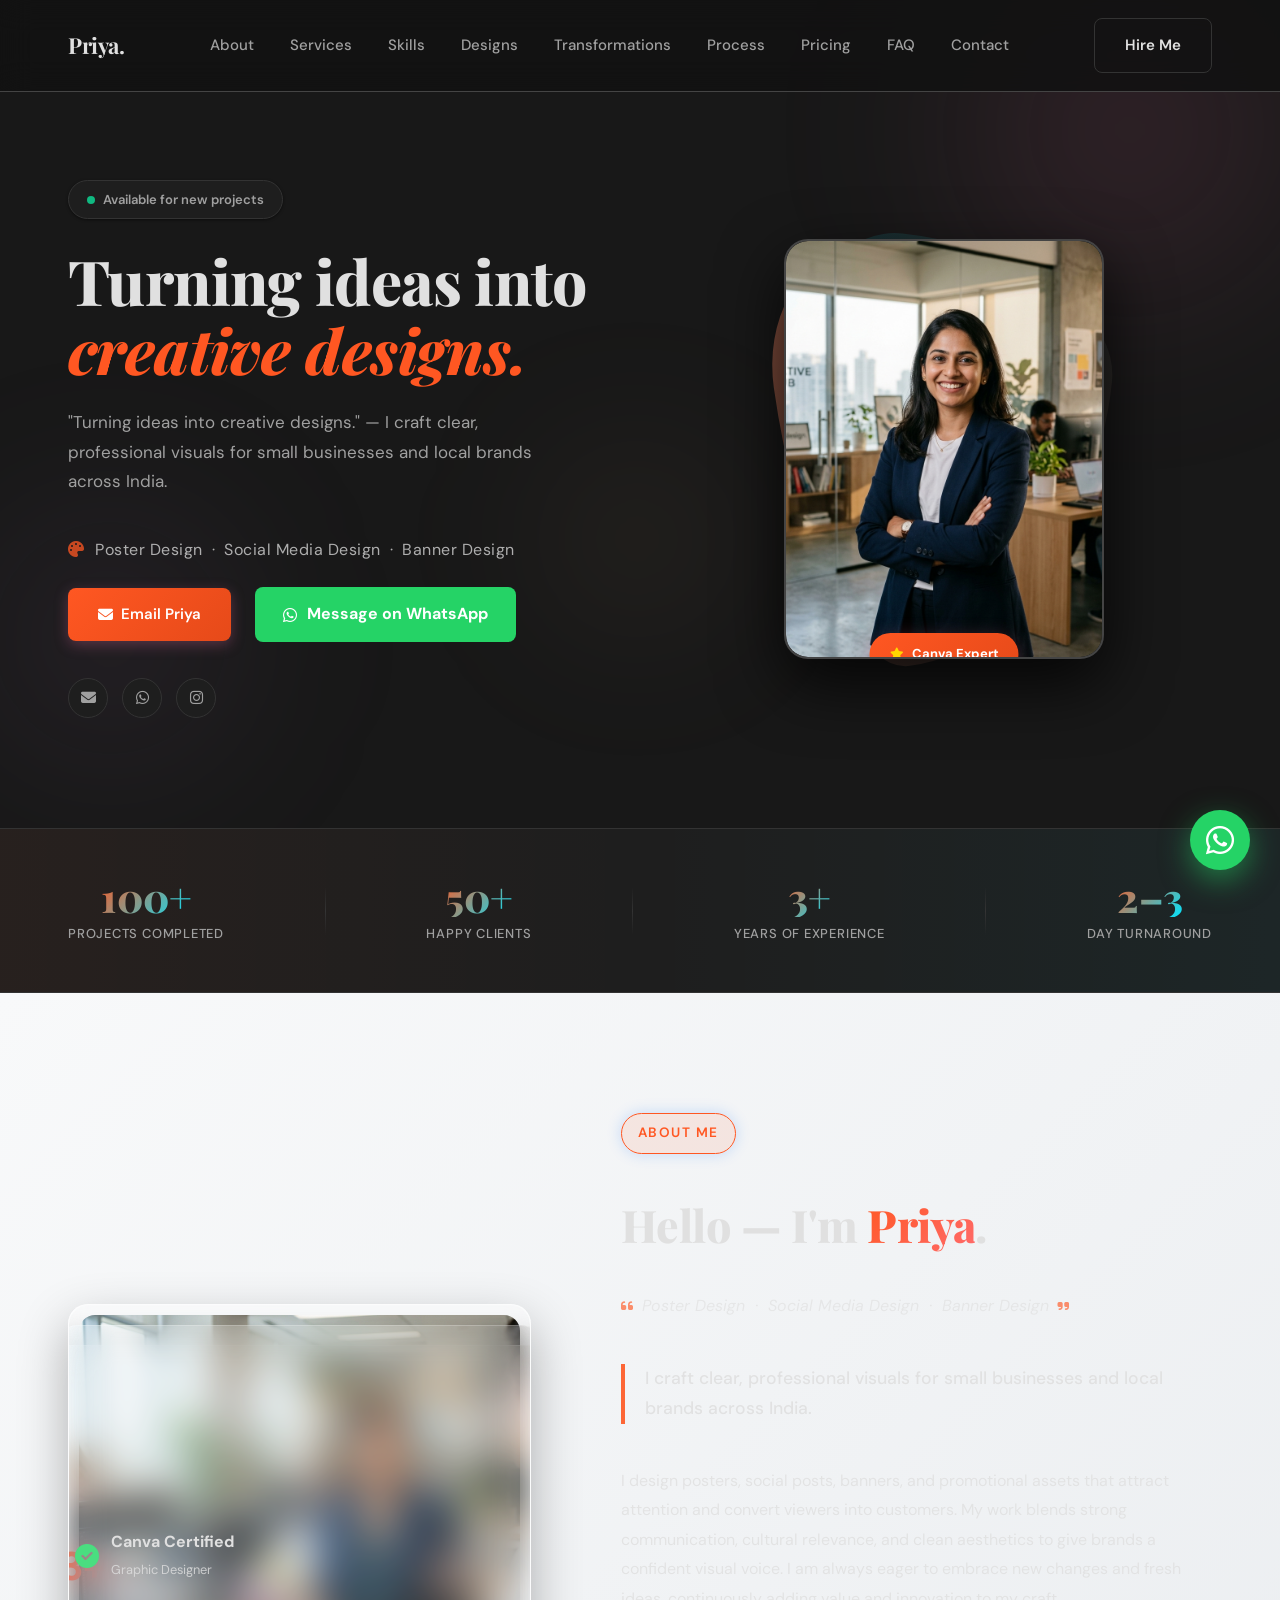
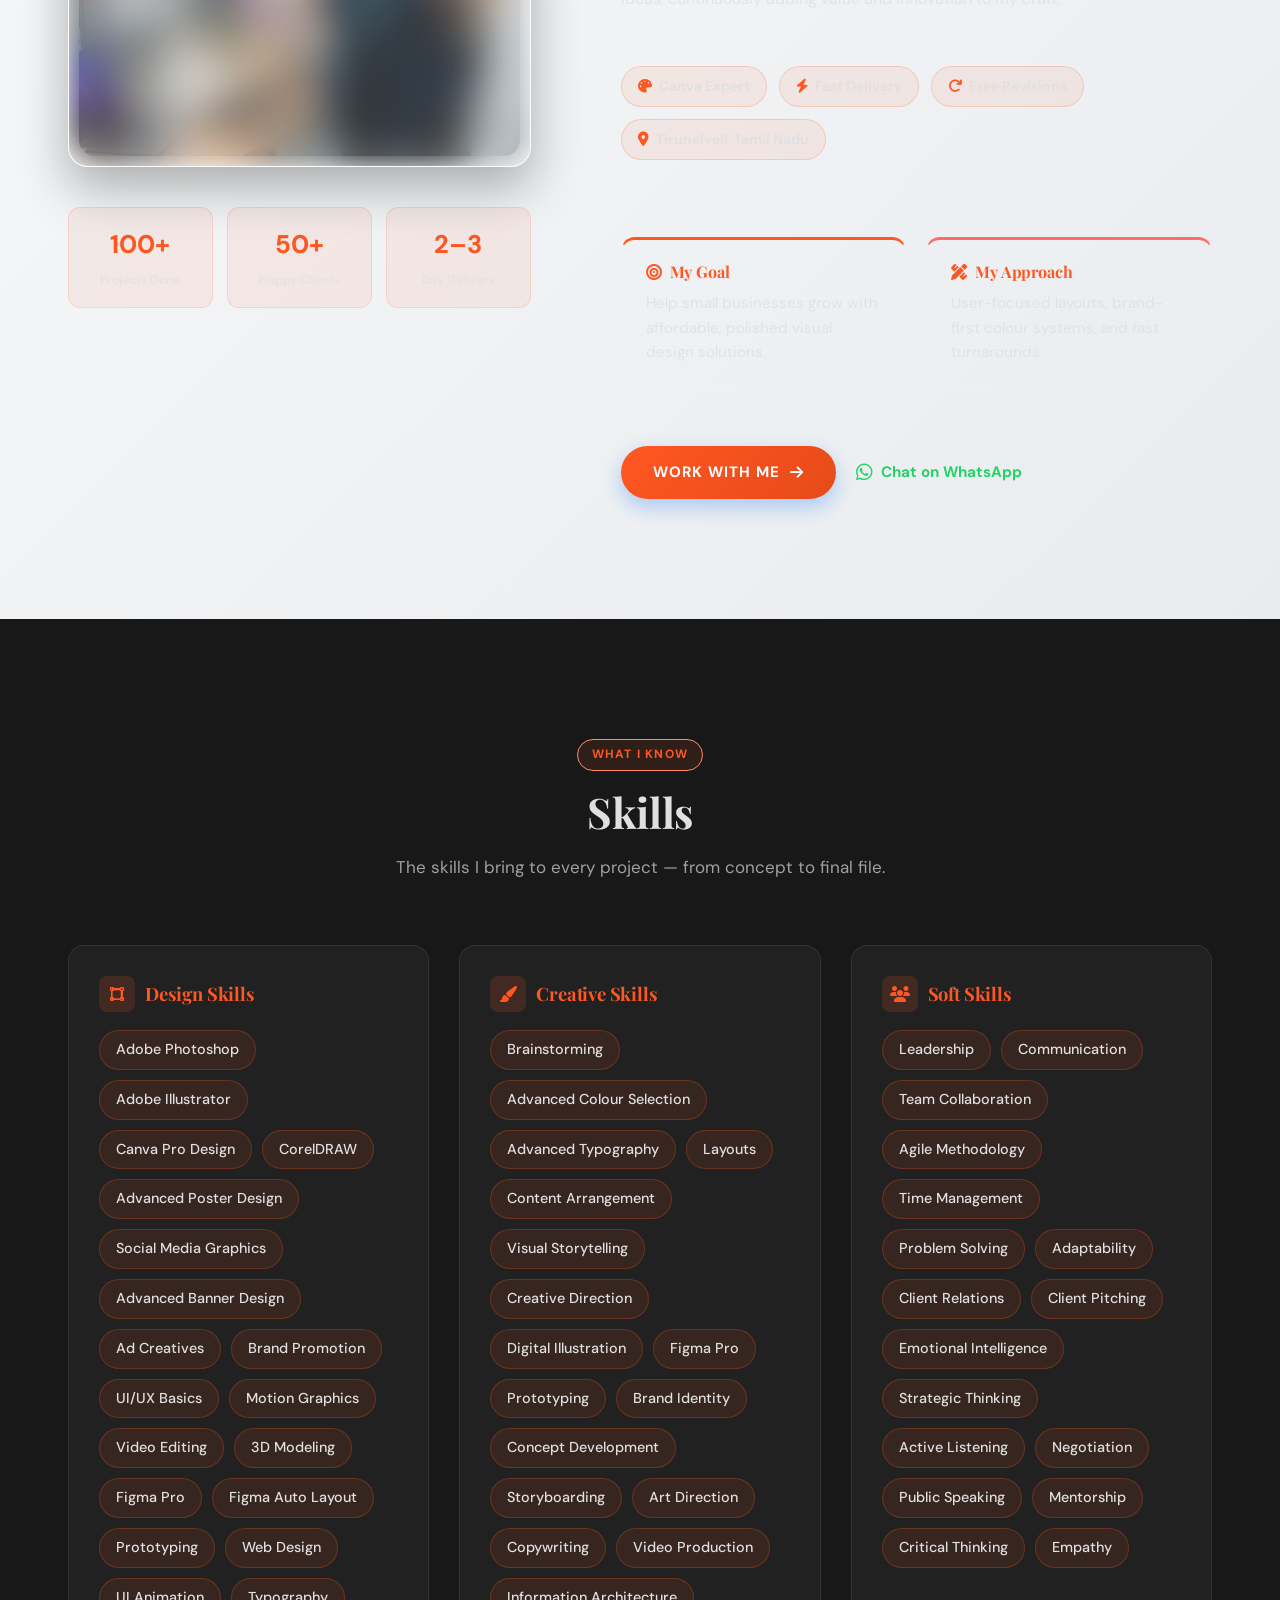
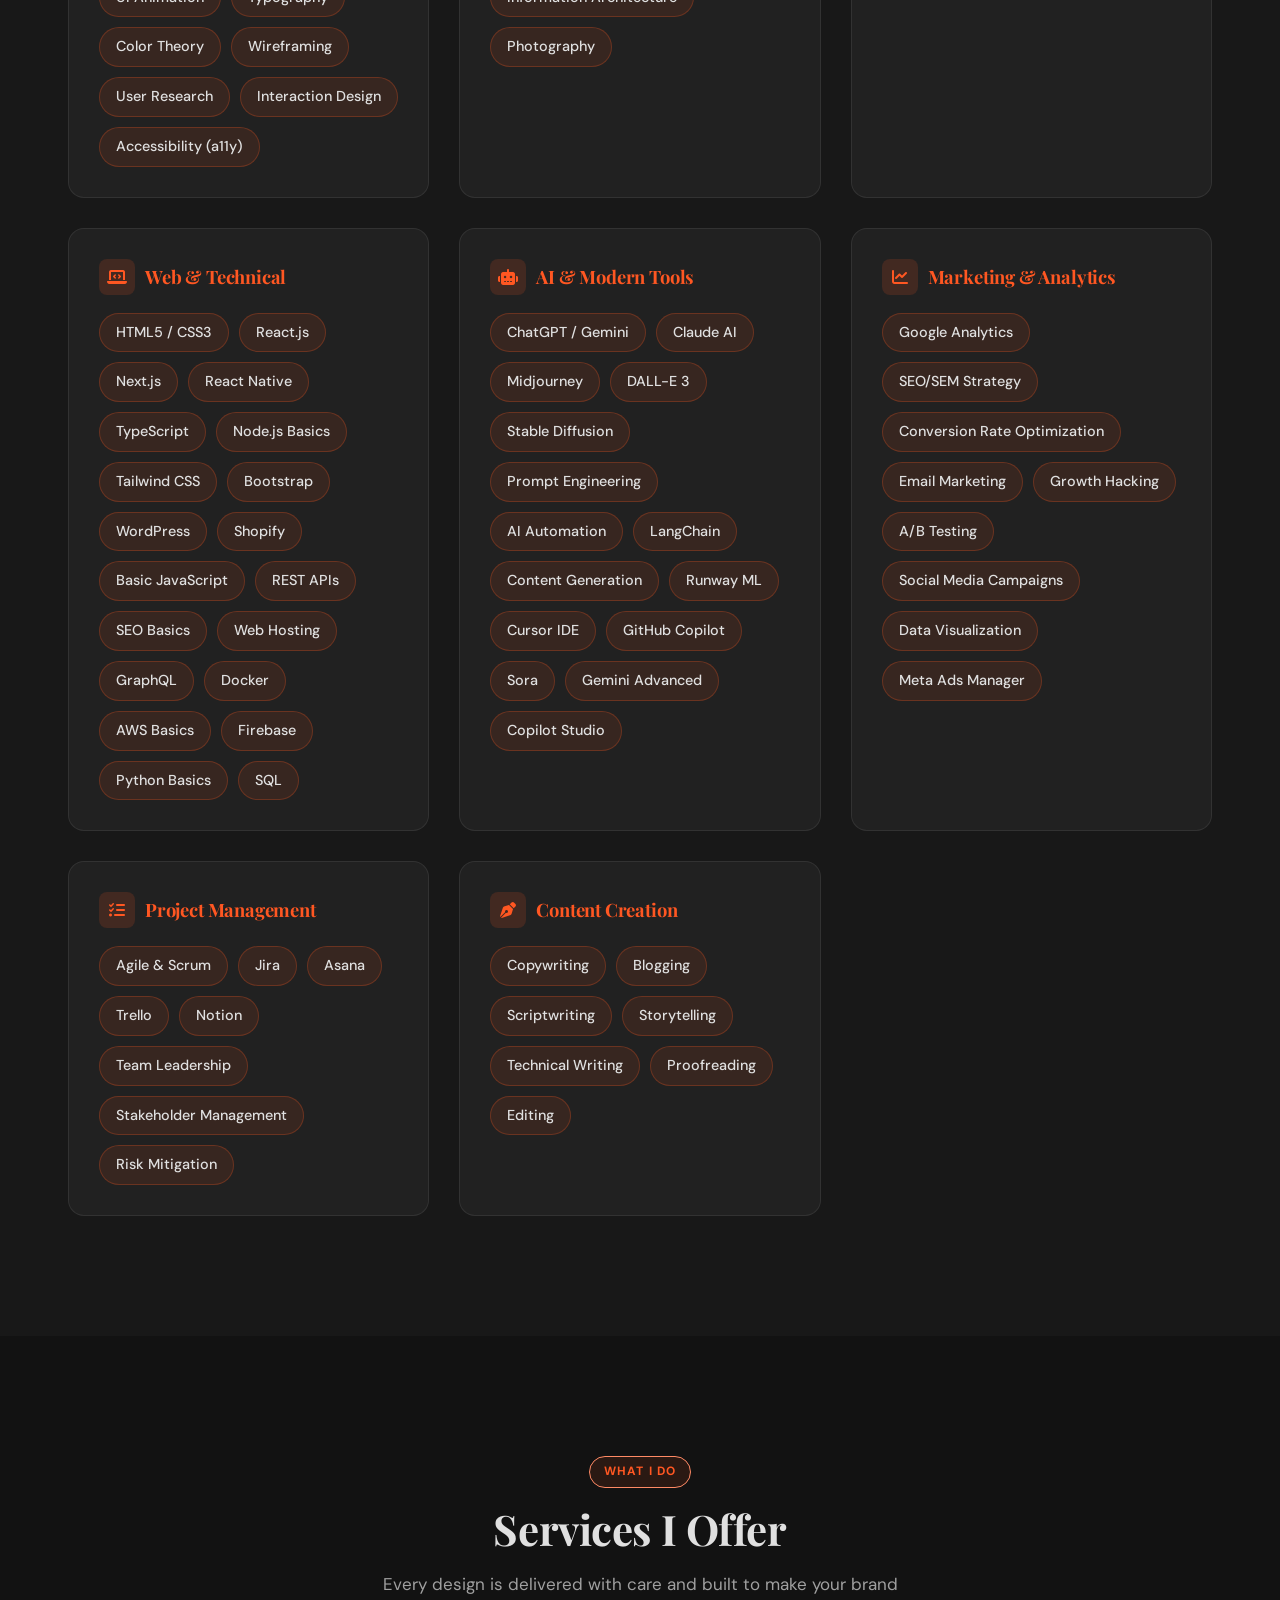
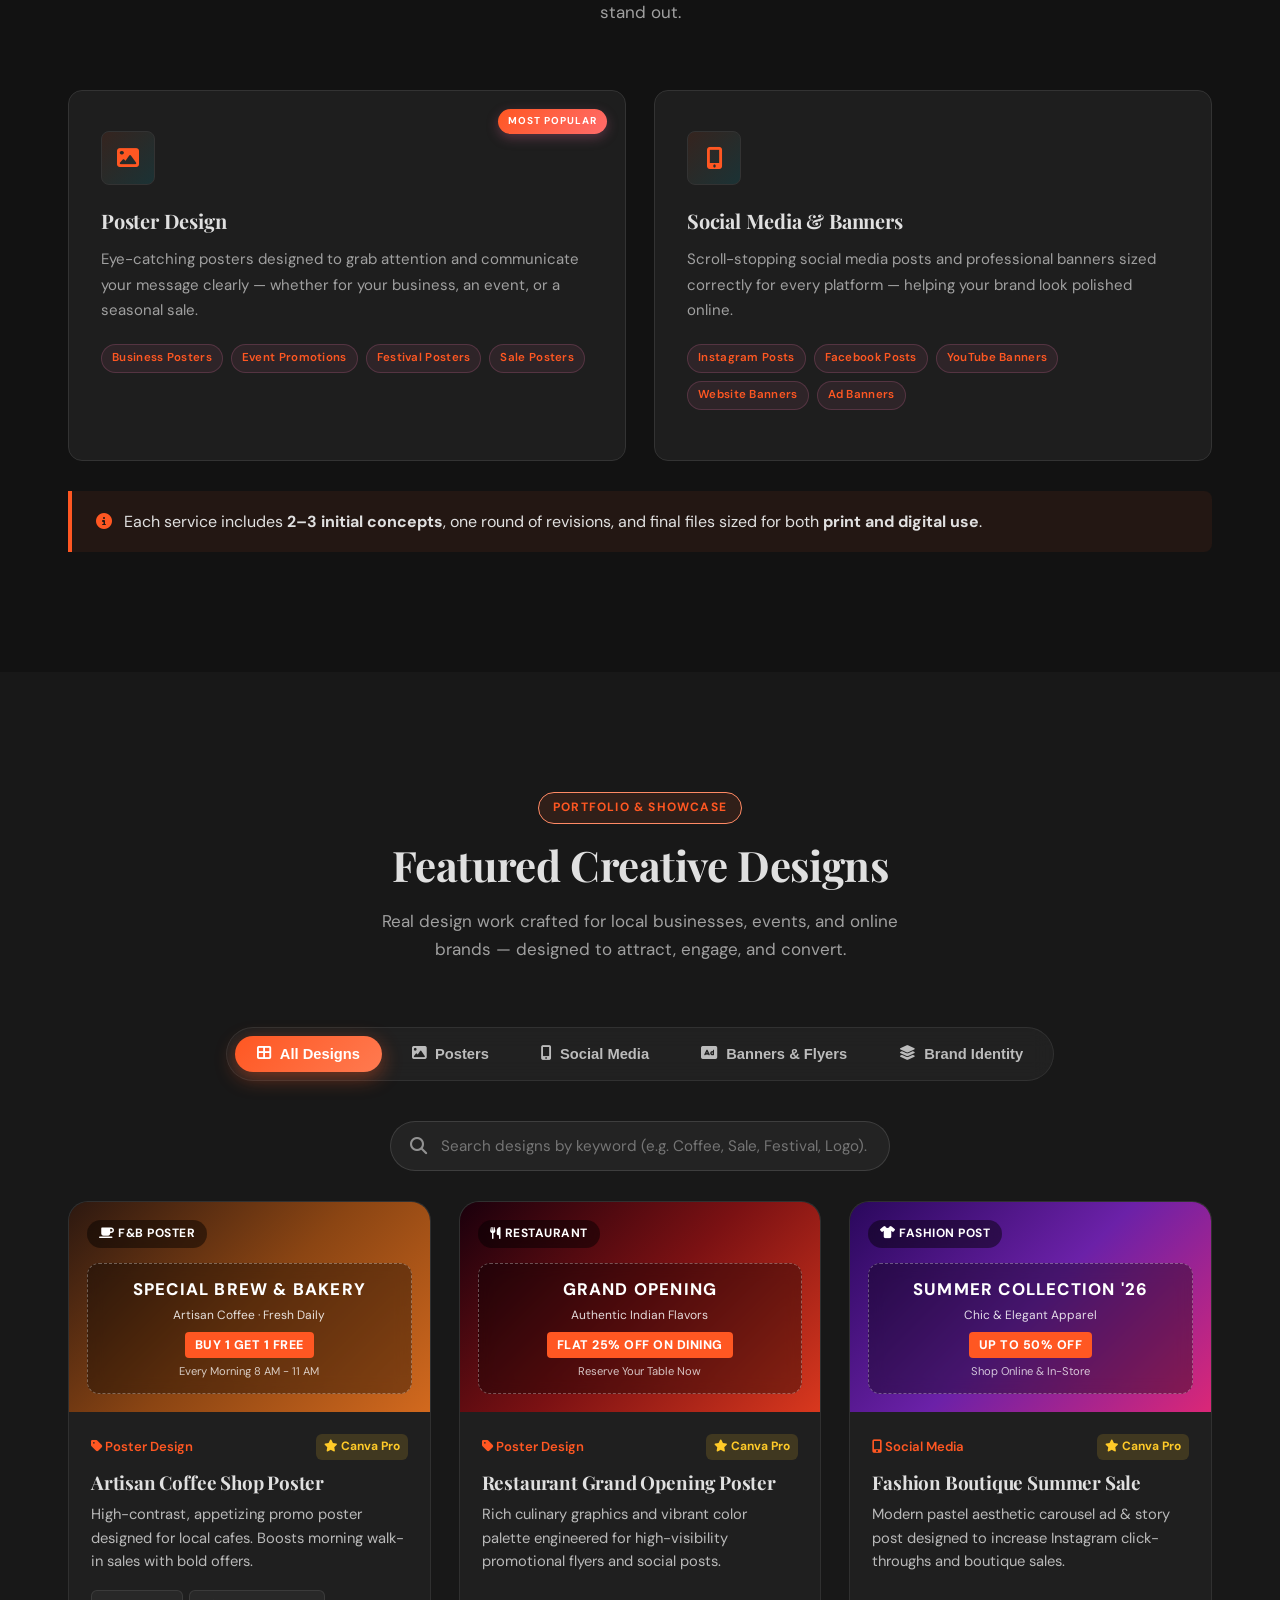
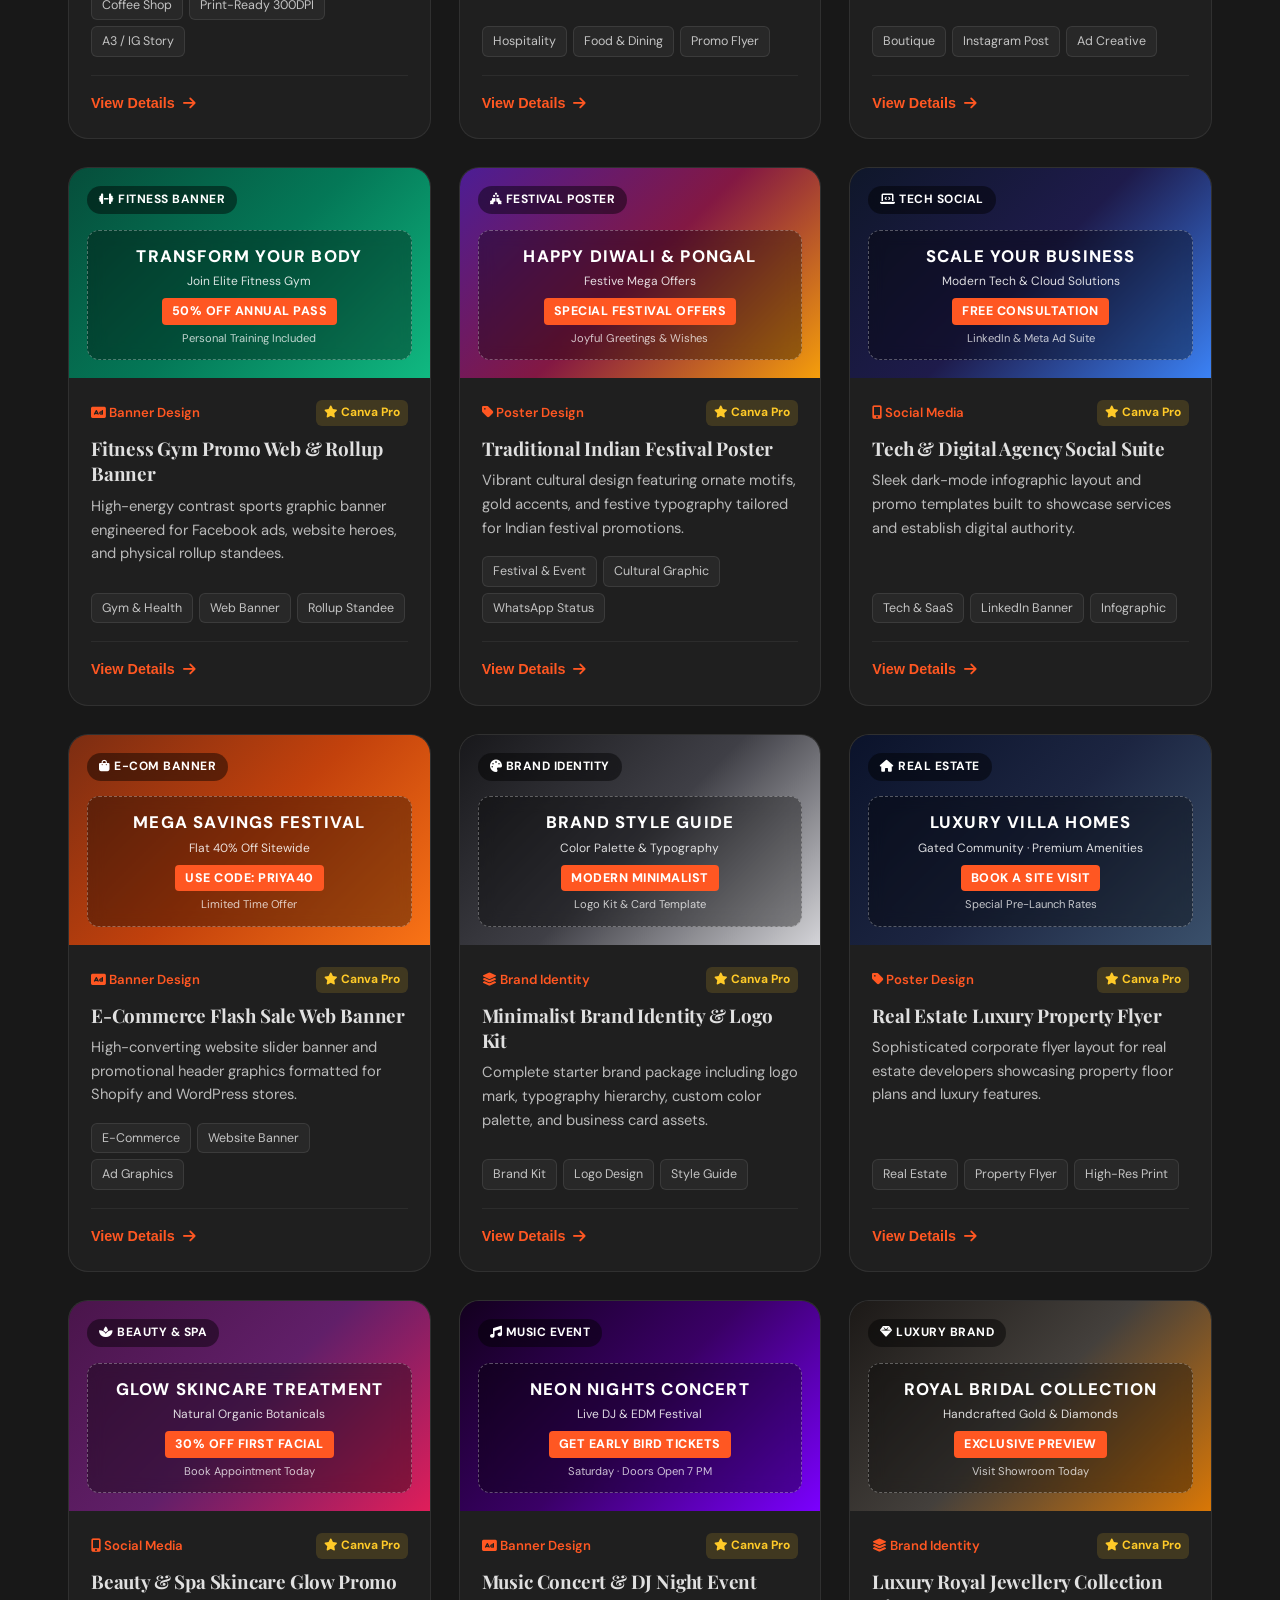
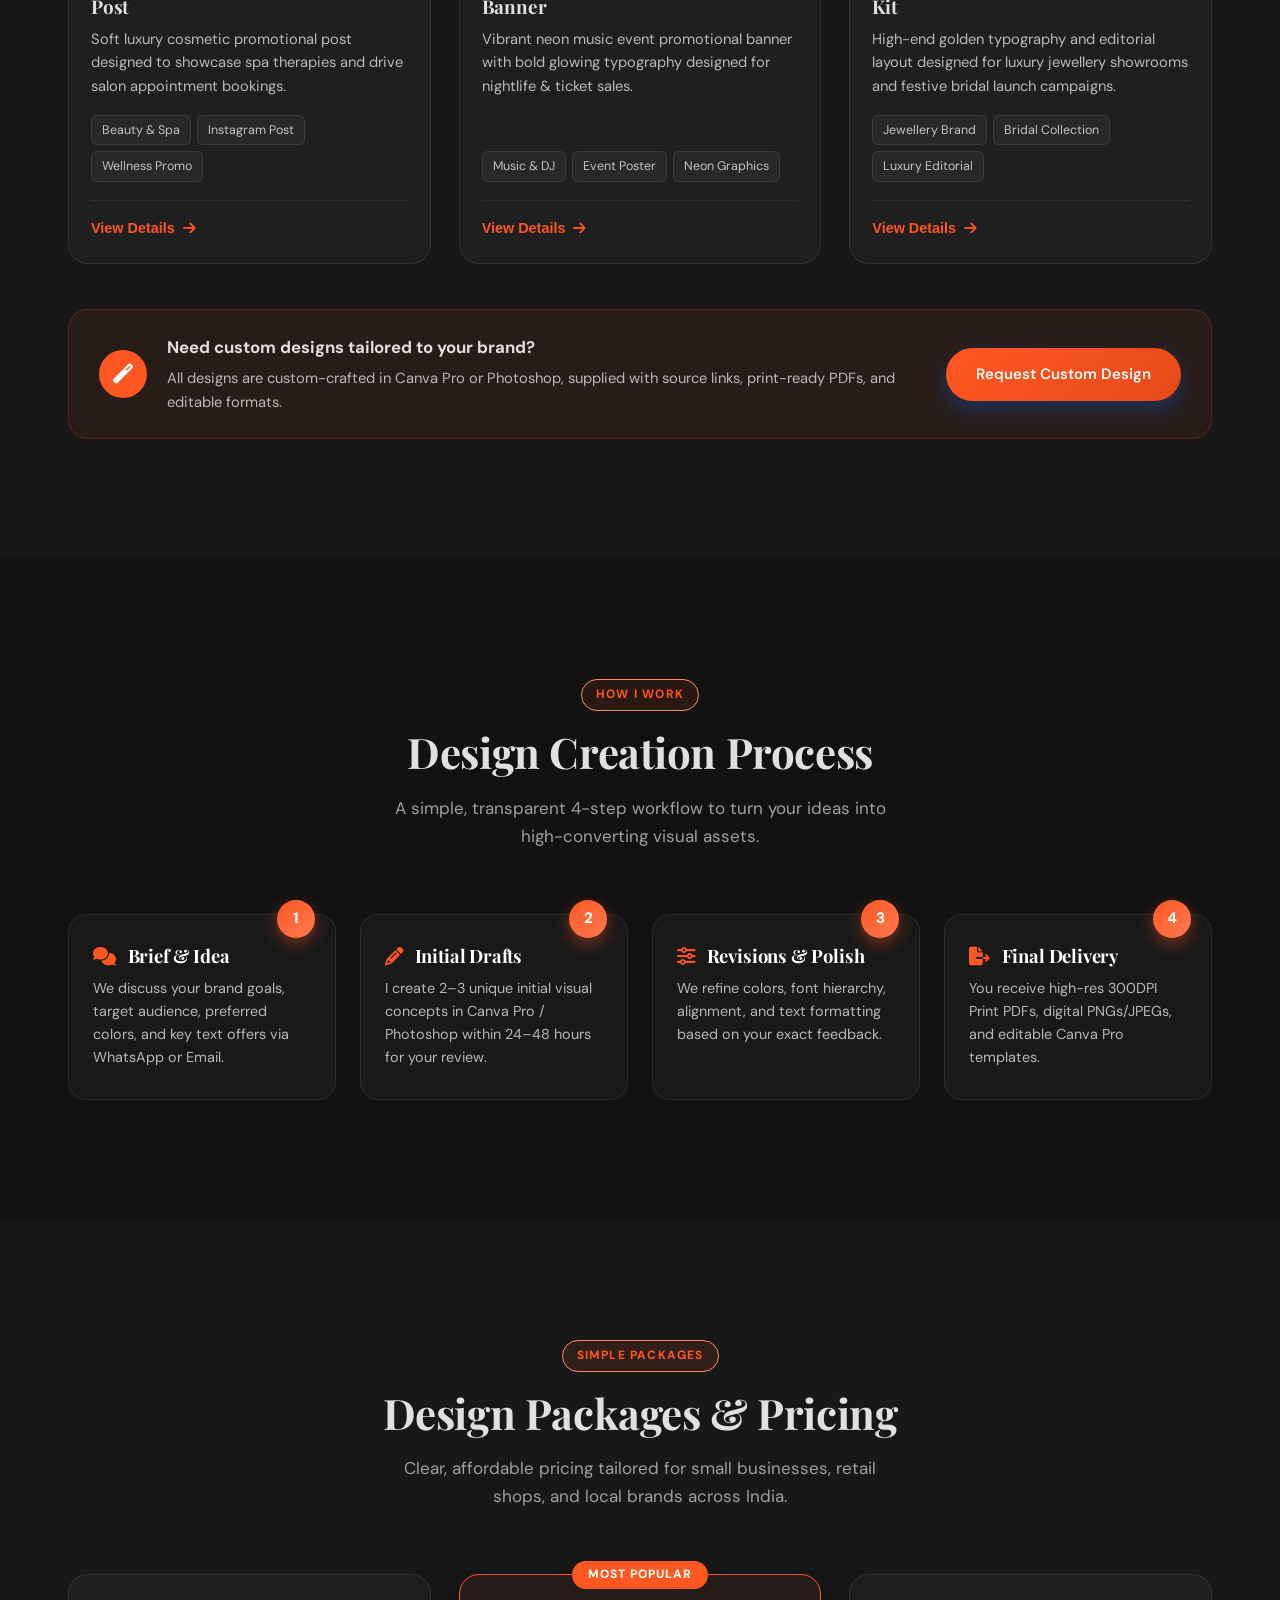
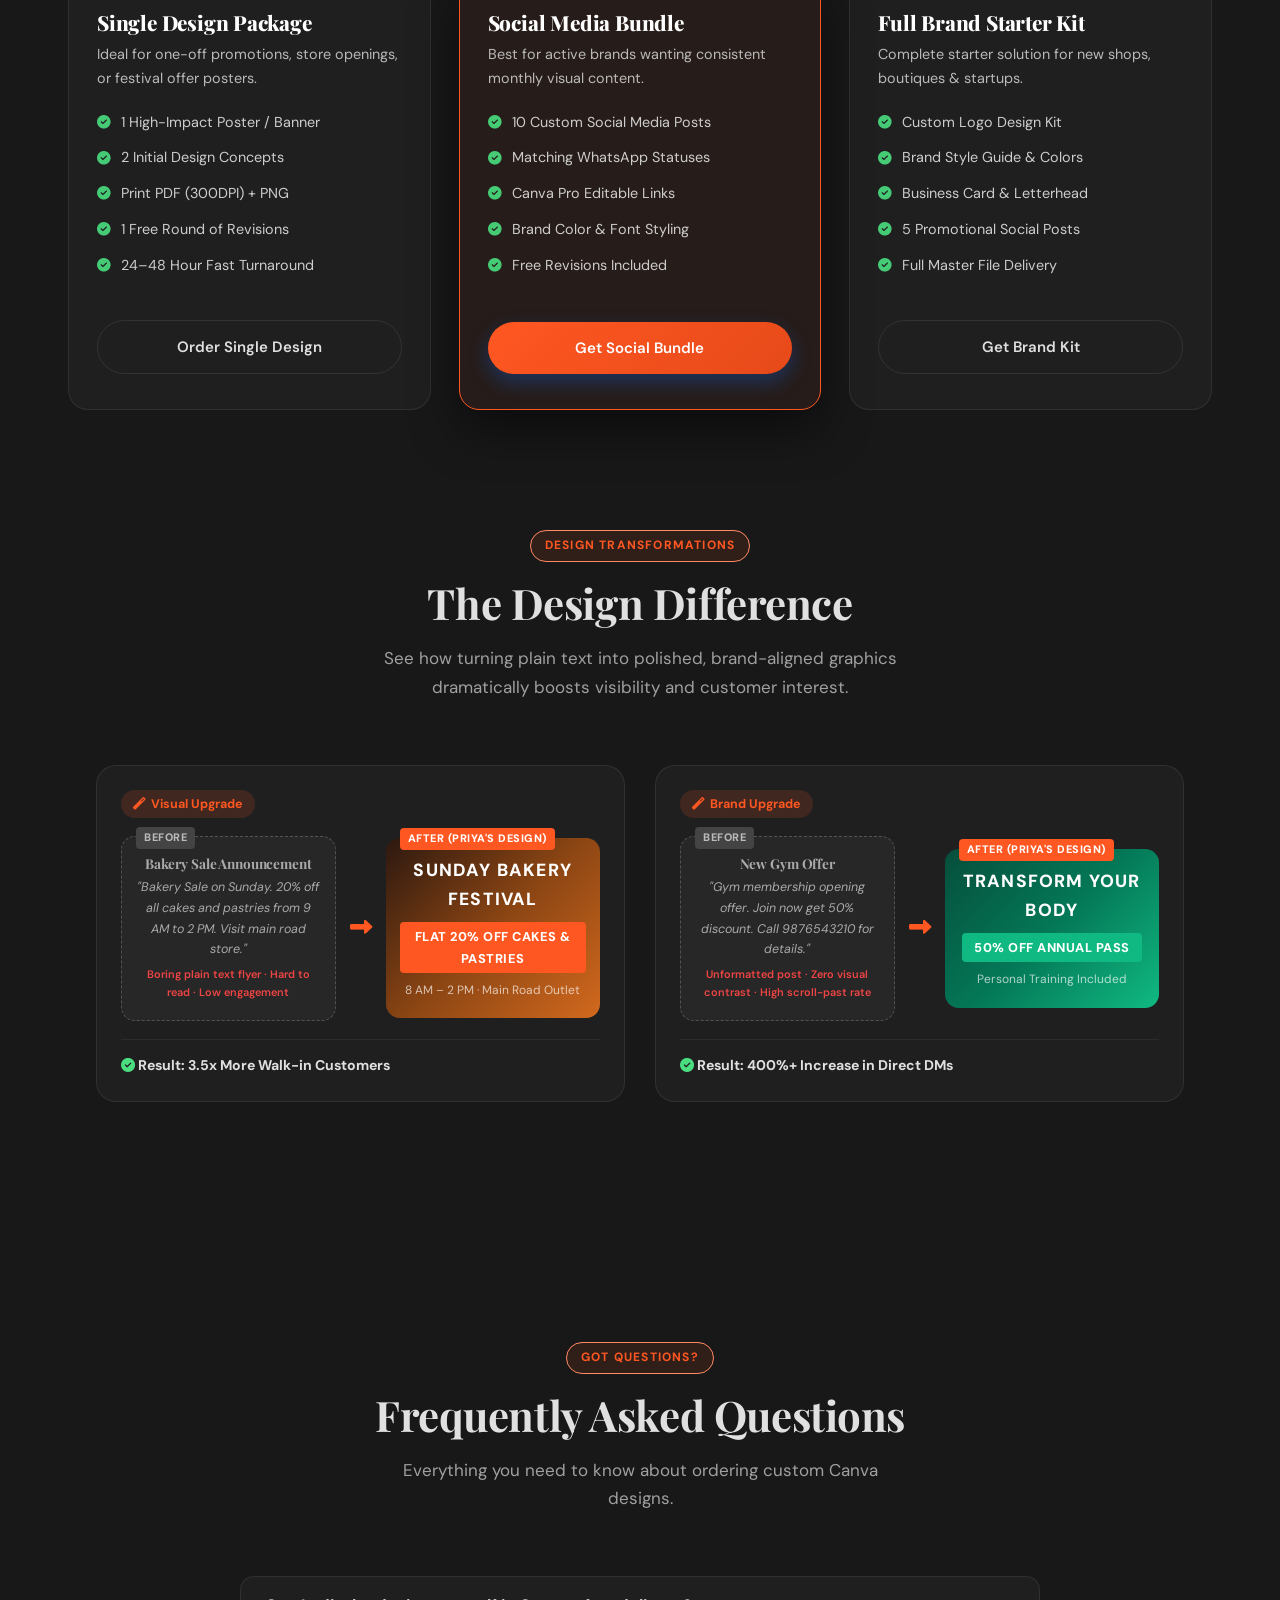
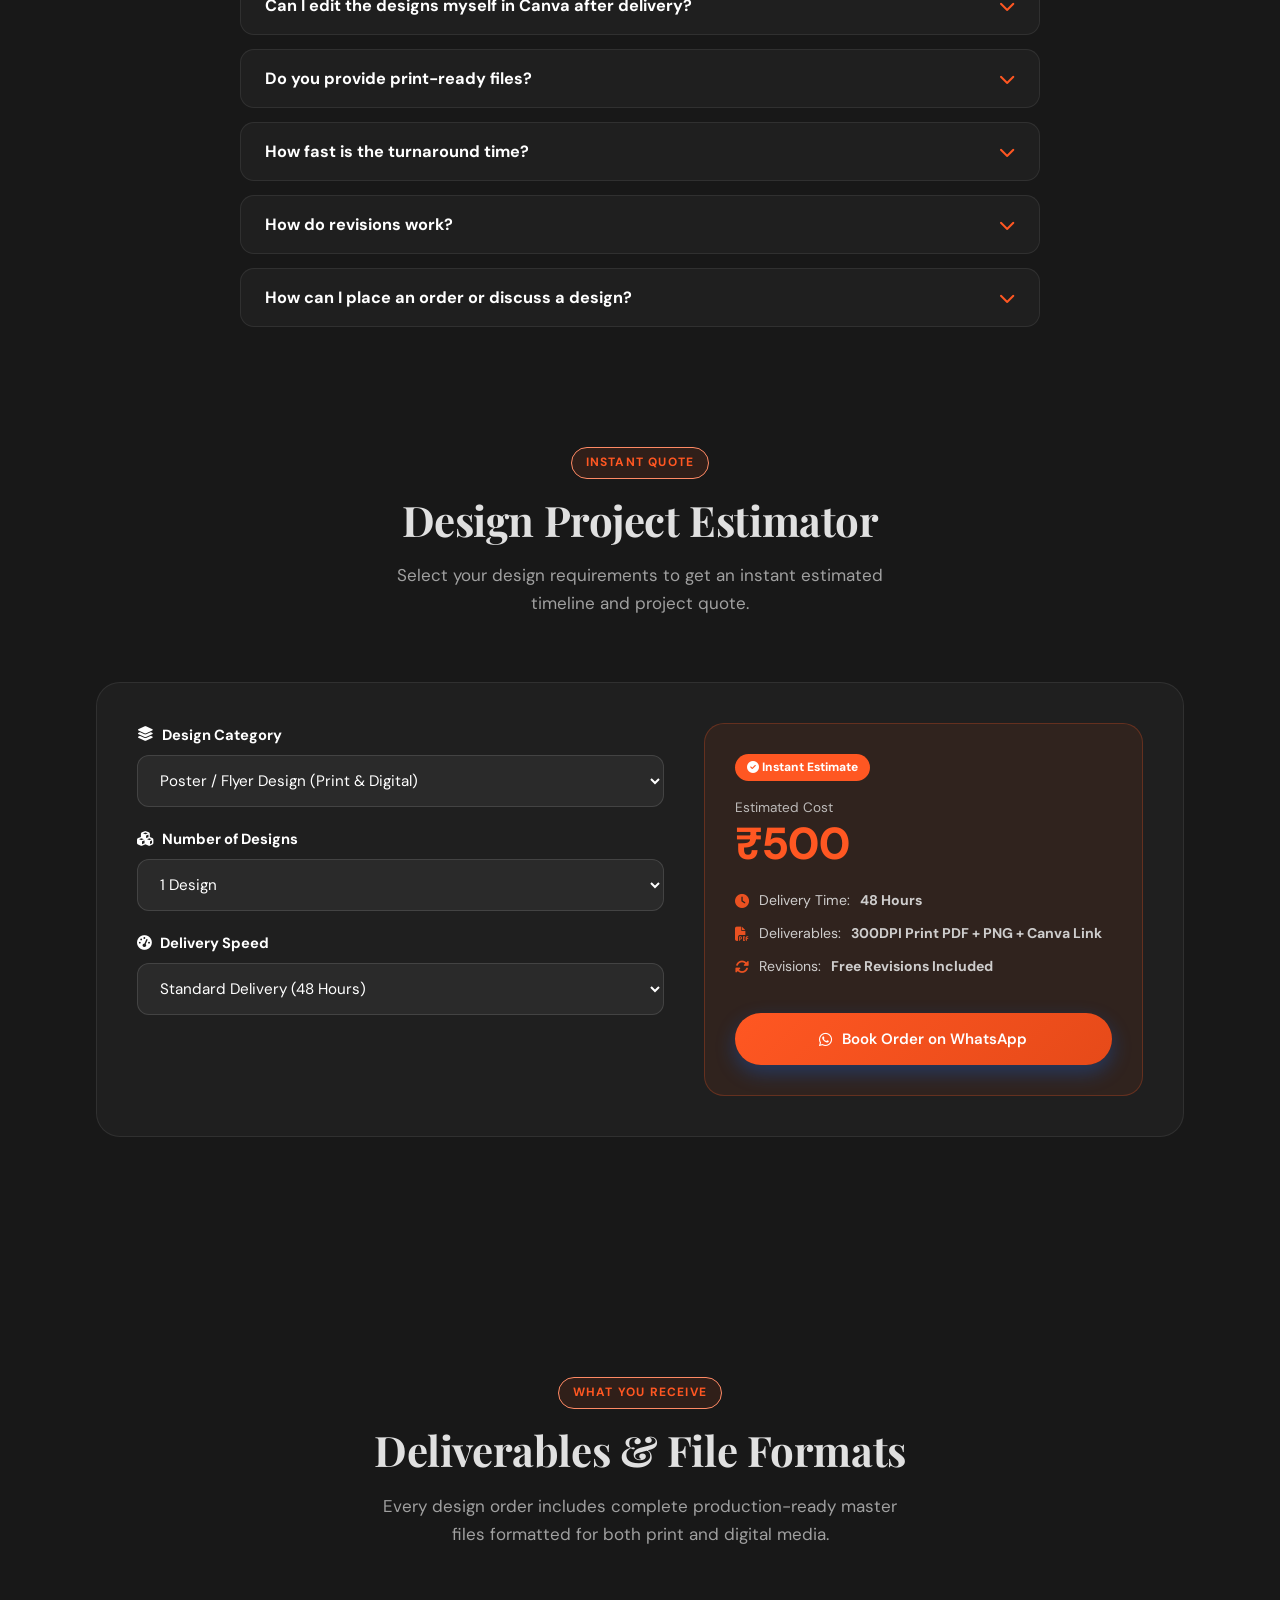
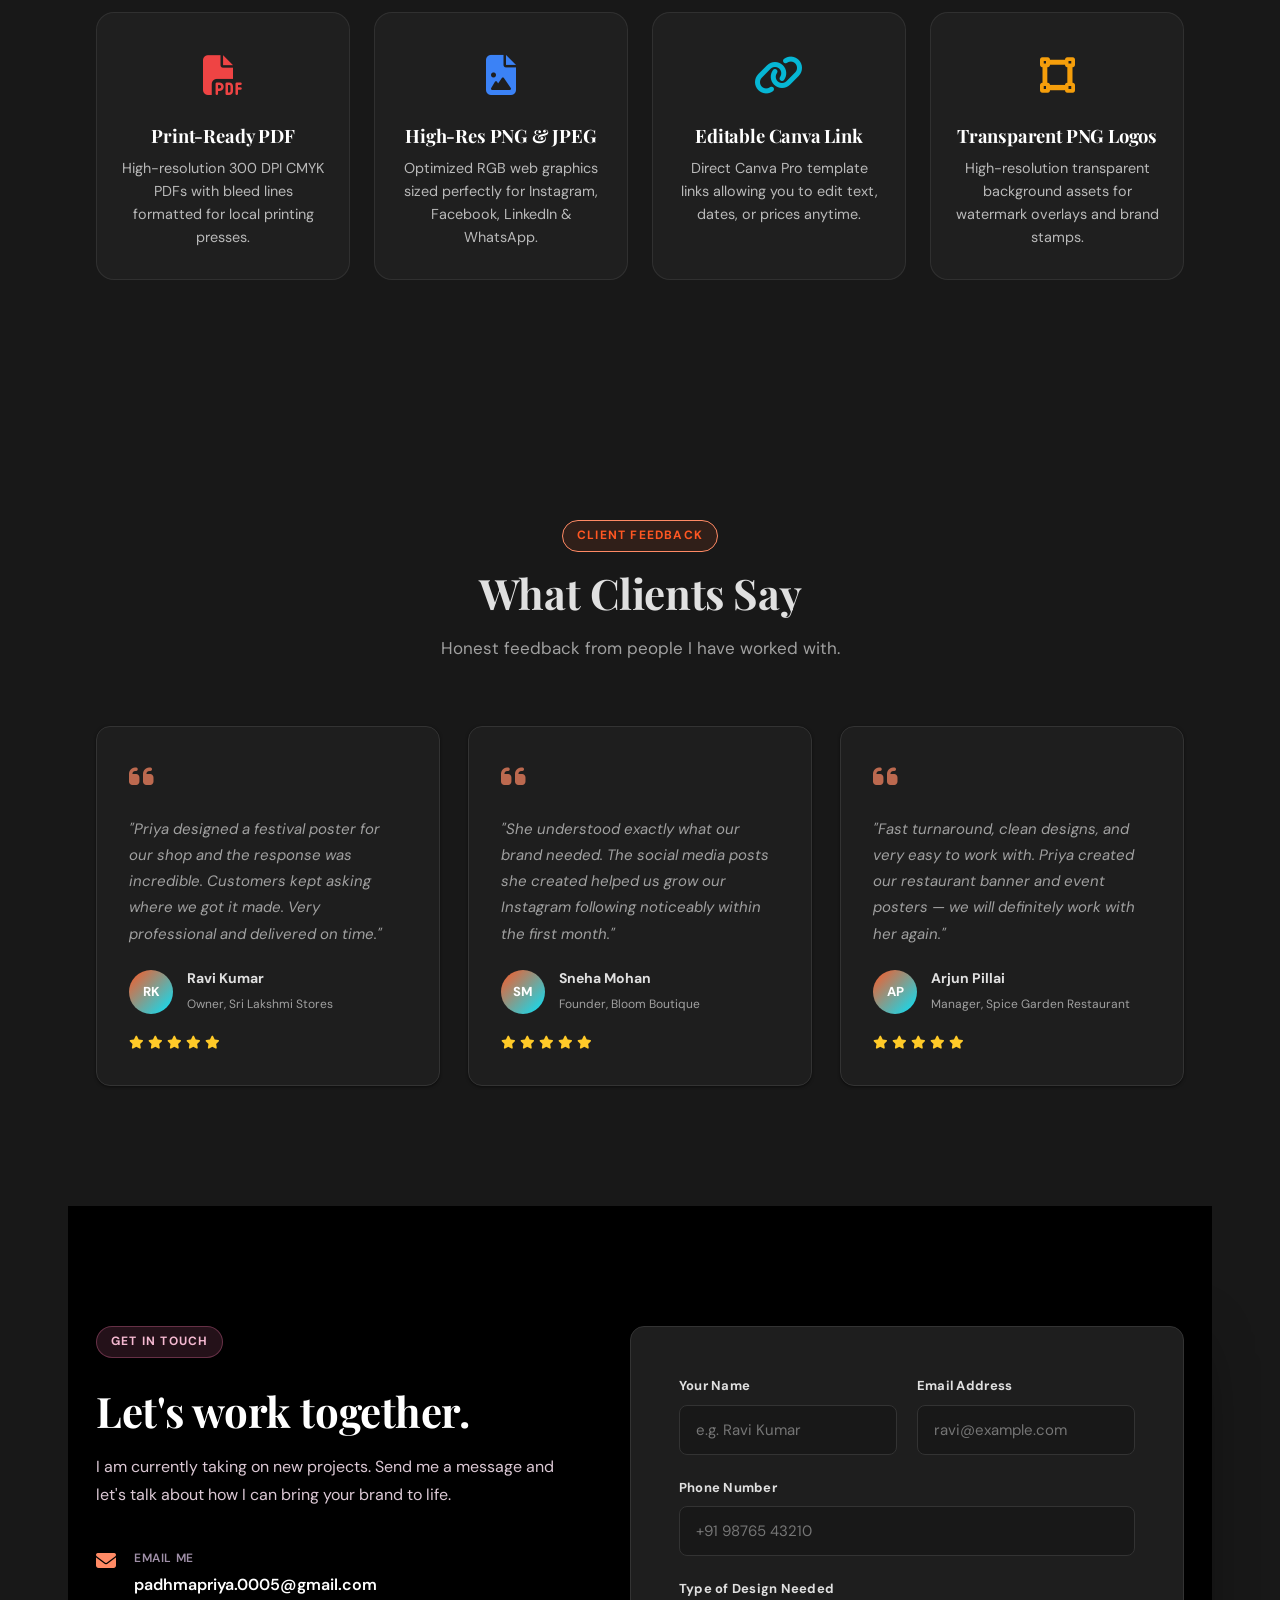
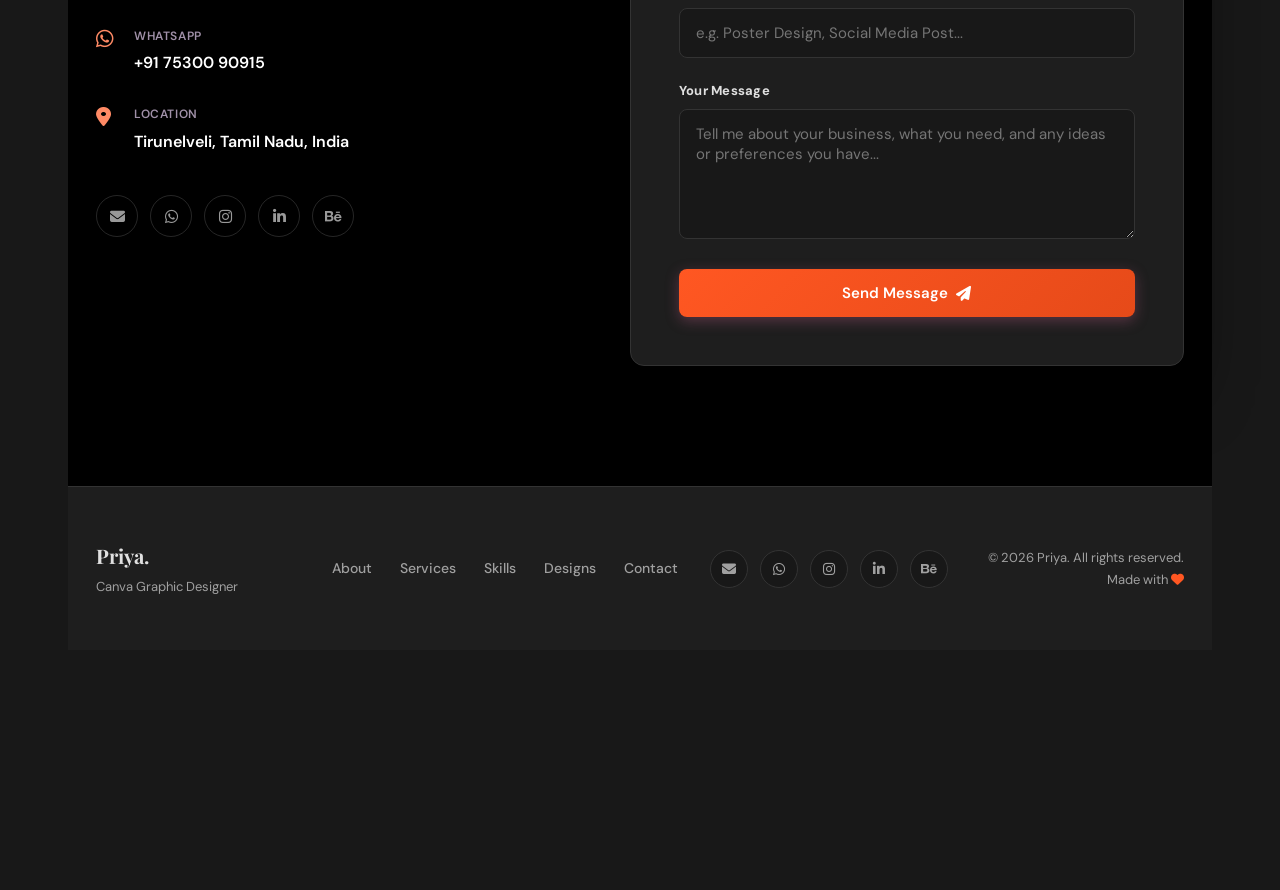
==== commit b7c4d489: "o" ====
--- a/index.html
+++ b/index.html
@@ -2513,6 +2513,8 @@
                         <a href="mailto:padhmapriya.0005@gmail.com" class="social-icon-link" aria-label="Email"><i class="fas fa-envelope"></i></a>
                         <a href="https://wa.me/917530090915" target="_blank" class="social-icon-link" aria-label="WhatsApp"><i class="fab fa-whatsapp"></i></a>
                         <a href="https://instagram.com" target="_blank" class="social-icon-link" aria-label="Instagram"><i class="fab fa-instagram"></i></a>
+                        <a href="#" target="_blank" class="social-icon-link" aria-label="LinkedIn"><i class="fab fa-linkedin-in"></i></a>
+                        <a href="#" target="_blank" class="social-icon-link" aria-label="Behance"><i class="fab fa-behance"></i></a>
                     </div>
                 </div>
 
@@ -2529,6 +2531,10 @@
                             </div>
                         </div>
                         <div class="form-group">
+                            <label for="phone">Phone Number</label>
+                            <input type="tel" id="phone" placeholder="+91 98765 43210">
+                        </div>
+                        <div class="form-group">
                             <label for="subject">Type of Design Needed</label>
                             <input type="text" id="subject" placeholder="e.g. Poster Design, Social Media Post...">
                         </div>
@@ -2562,6 +2568,8 @@
                 <a href="mailto:padhmapriya.0005@gmail.com" aria-label="Email"><i class="fas fa-envelope"></i></a>
                 <a href="https://wa.me/917530090915" target="_blank" aria-label="WhatsApp"><i class="fab fa-whatsapp"></i></a>
                 <a href="https://instagram.com" target="_blank" aria-label="Instagram"><i class="fab fa-instagram"></i></a>
+                <a href="#" target="_blank" aria-label="LinkedIn"><i class="fab fa-linkedin-in"></i></a>
+                <a href="#" target="_blank" aria-label="Behance"><i class="fab fa-behance"></i></a>
             </div>
             <div class="footer-copy">
                 &copy; <span id="year"></span> Priya. All rights reserved. Made with <i class="fas fa-heart" style="color: var(--accent);"></i>
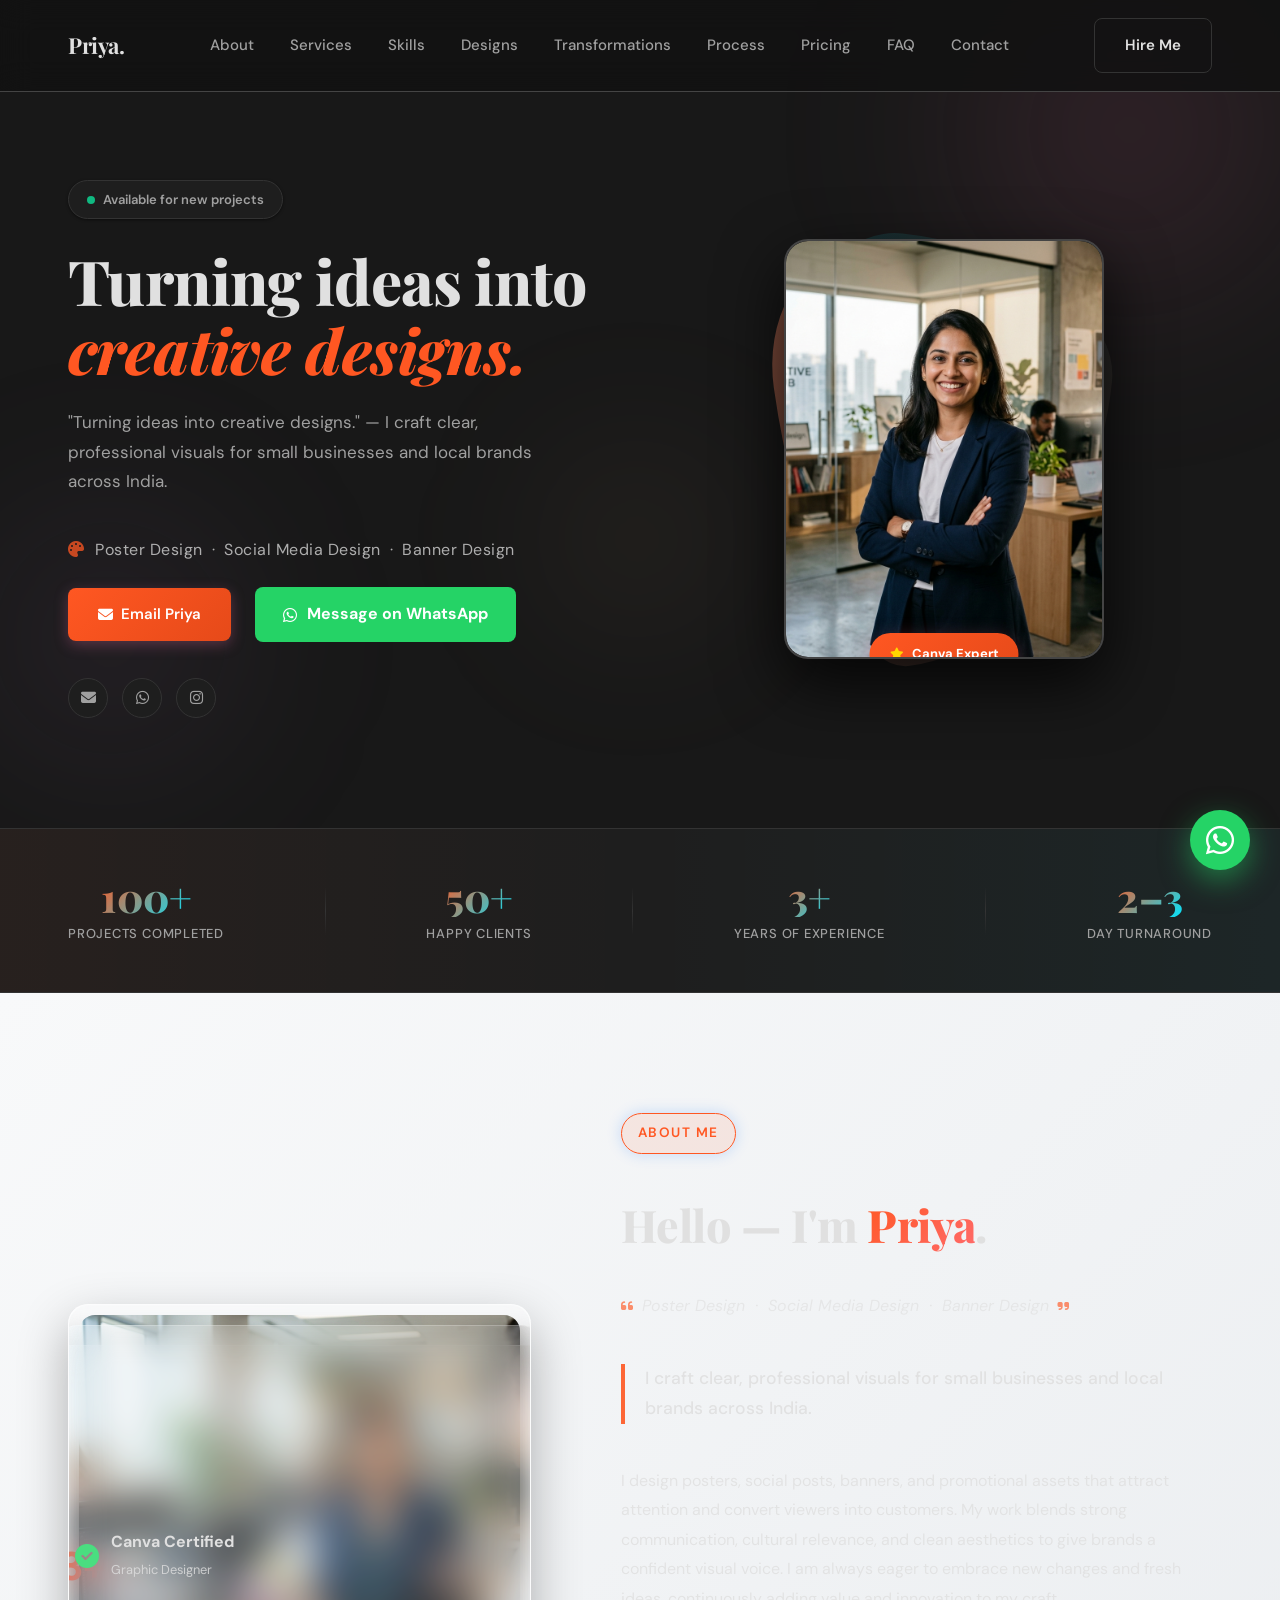
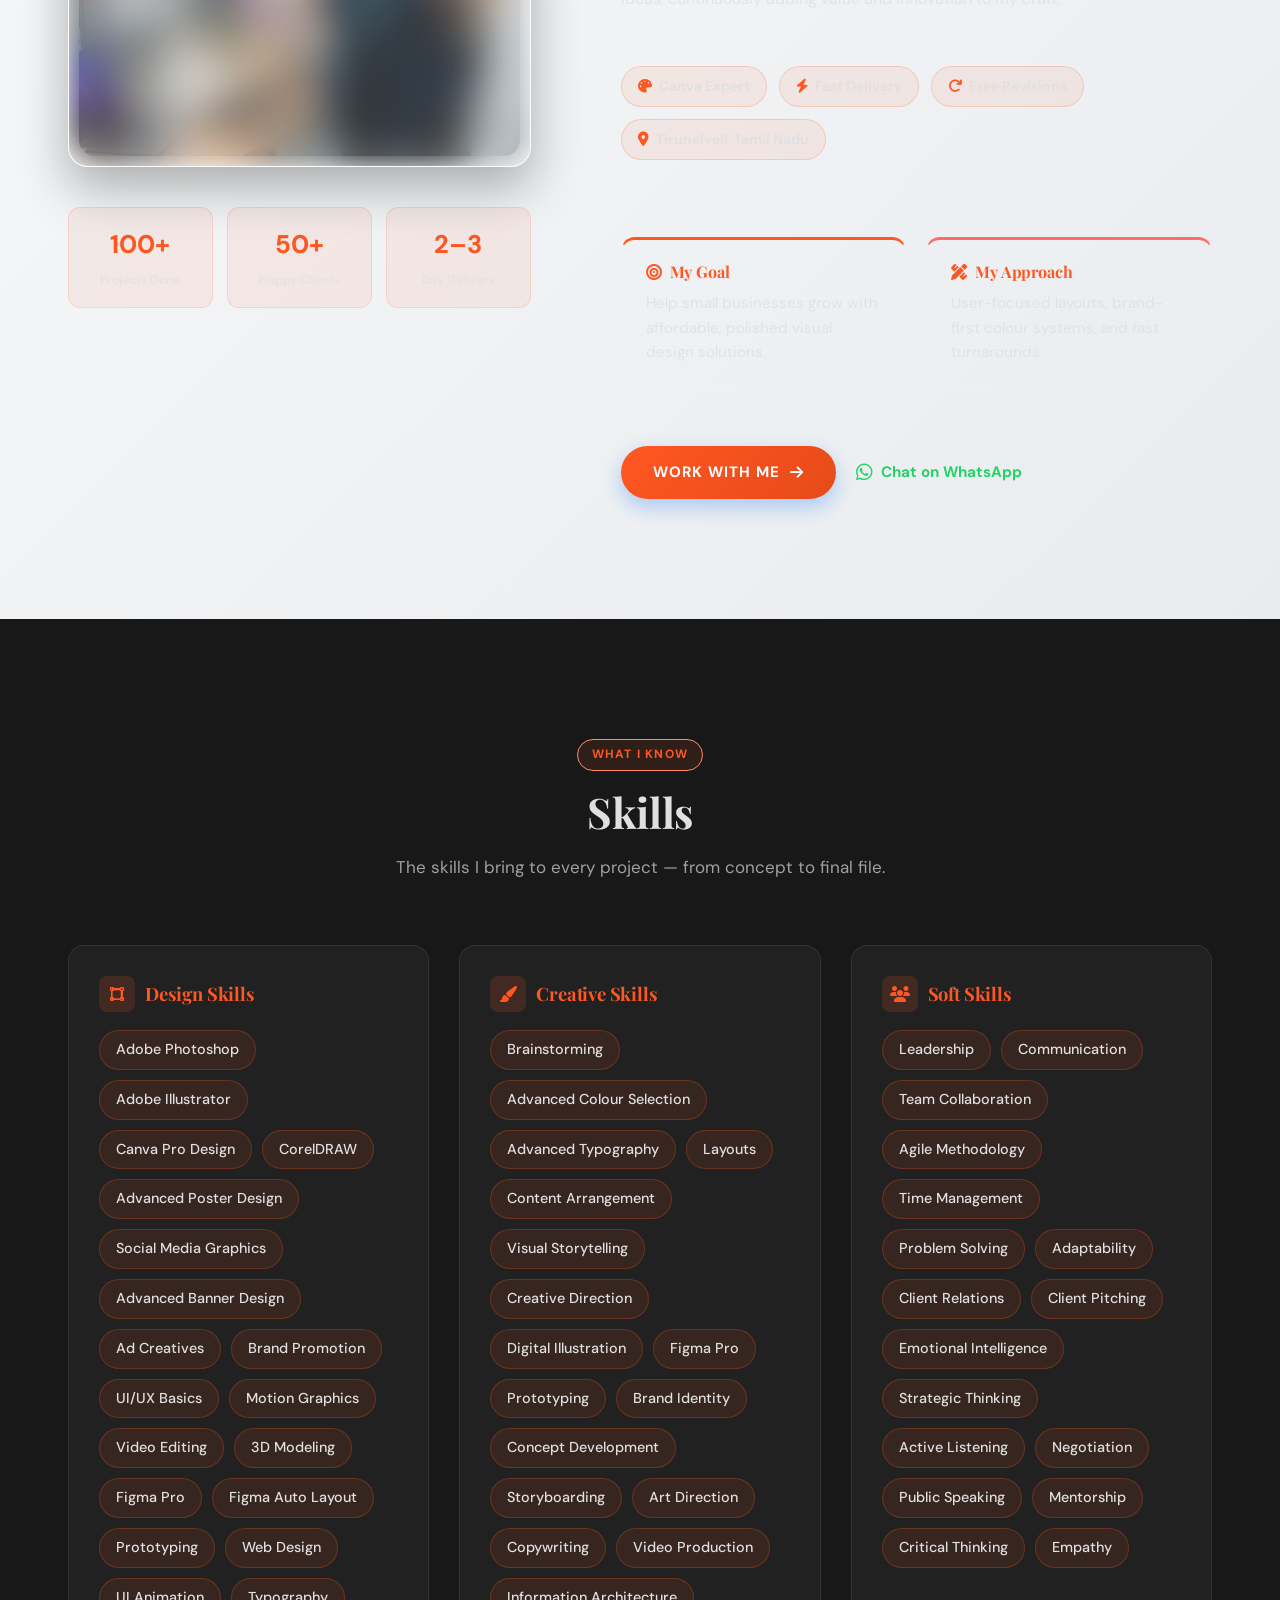
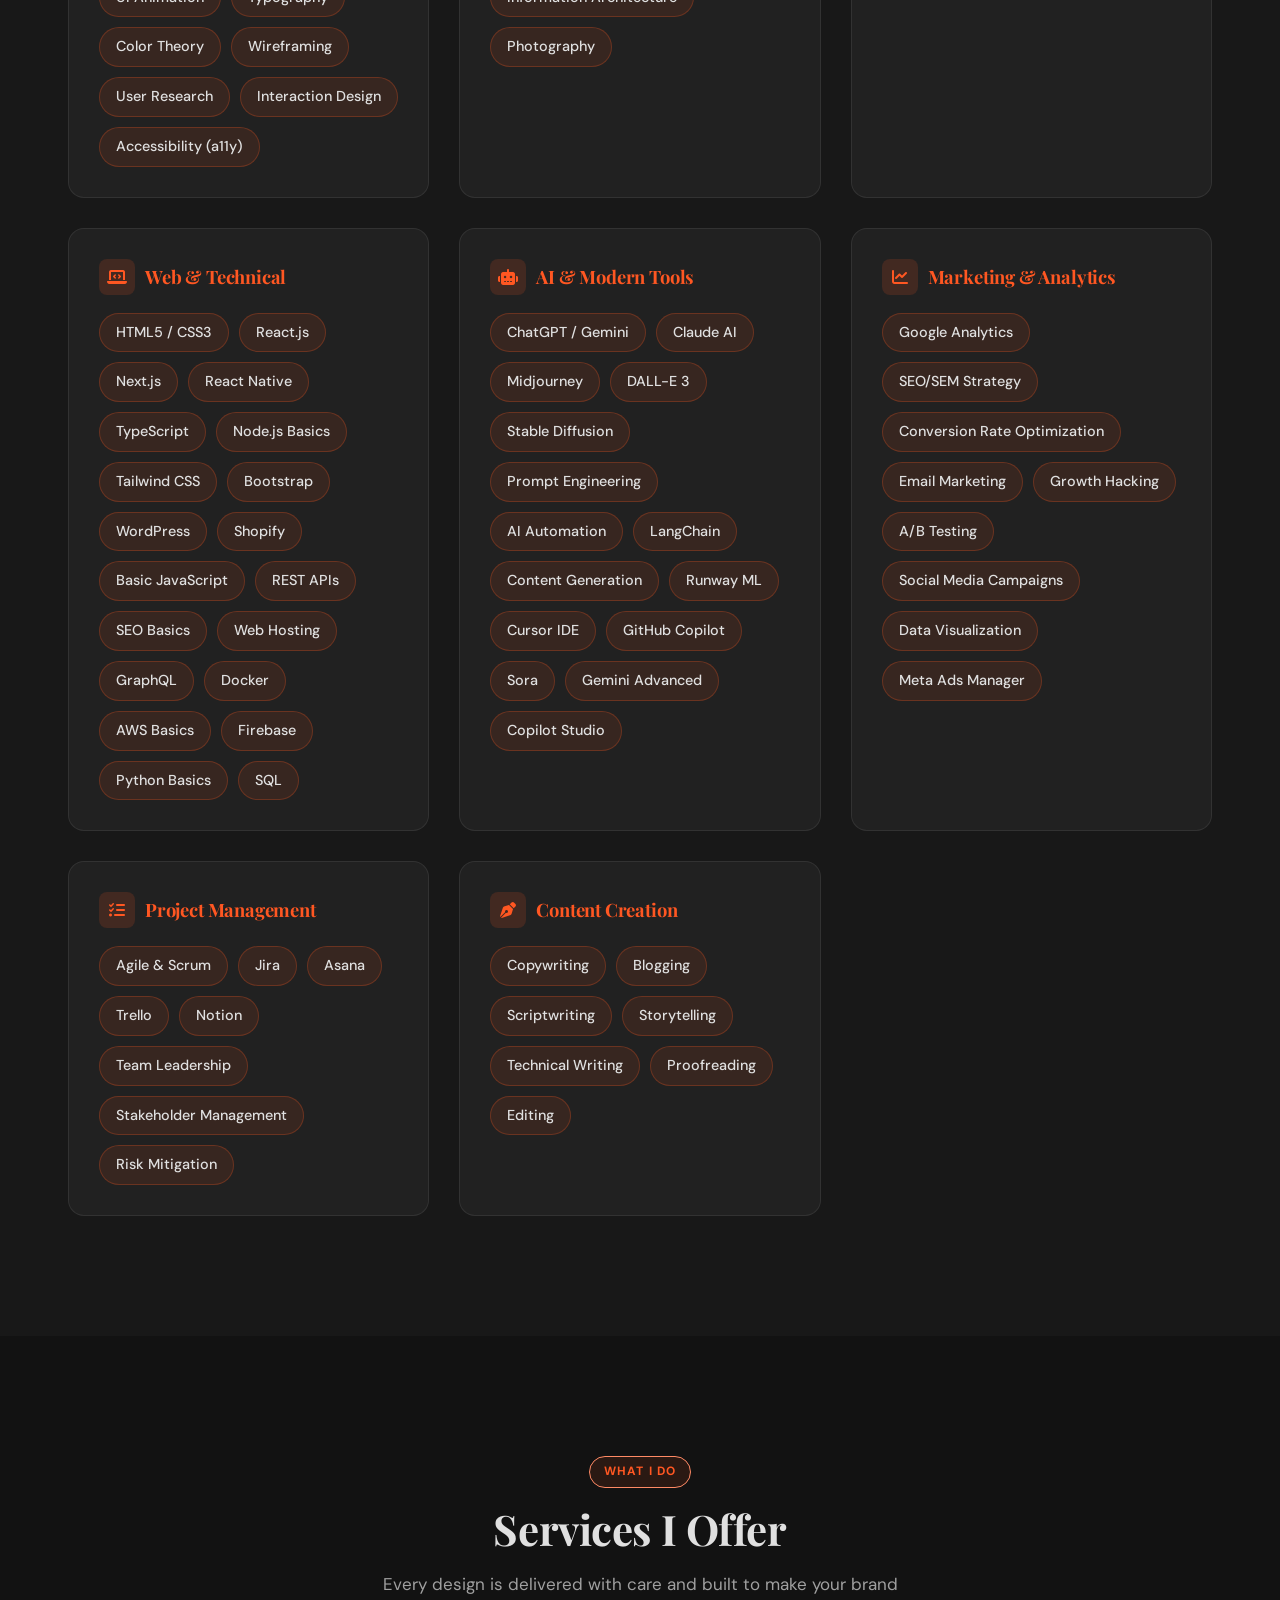
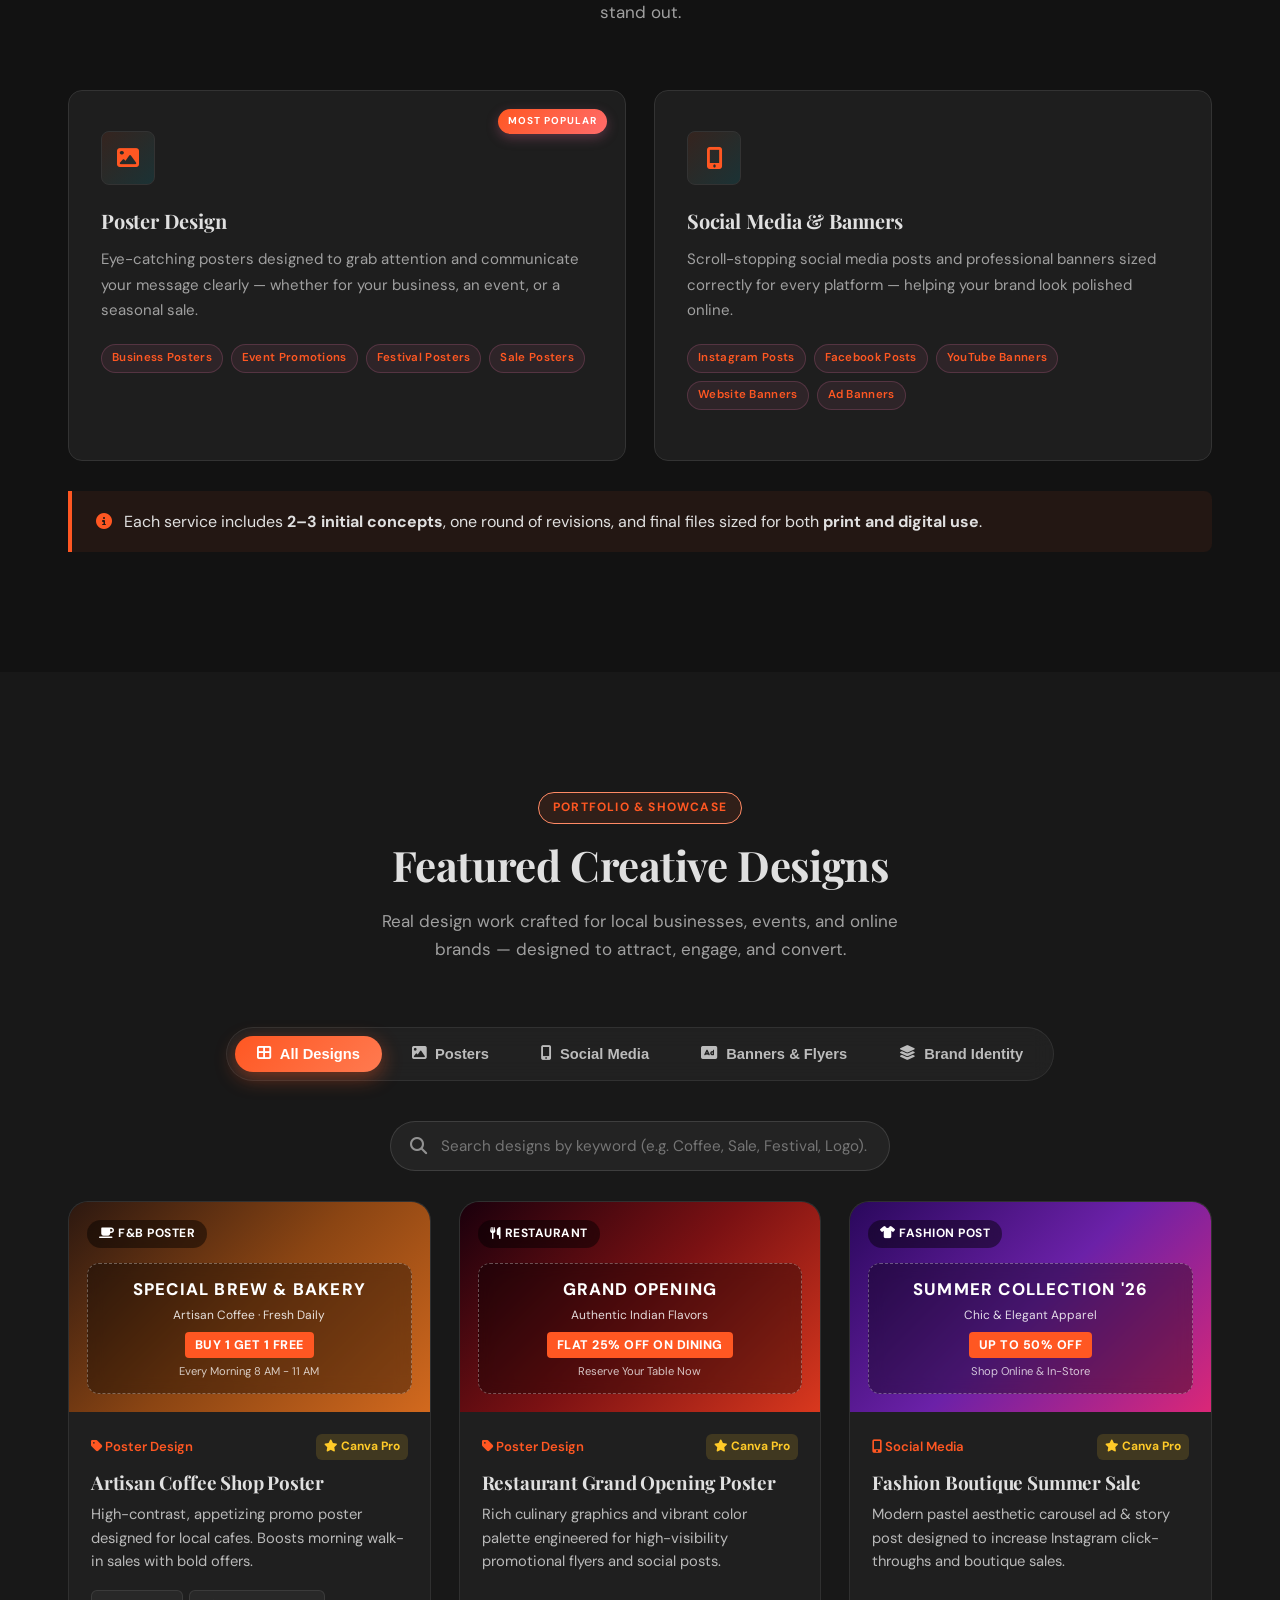
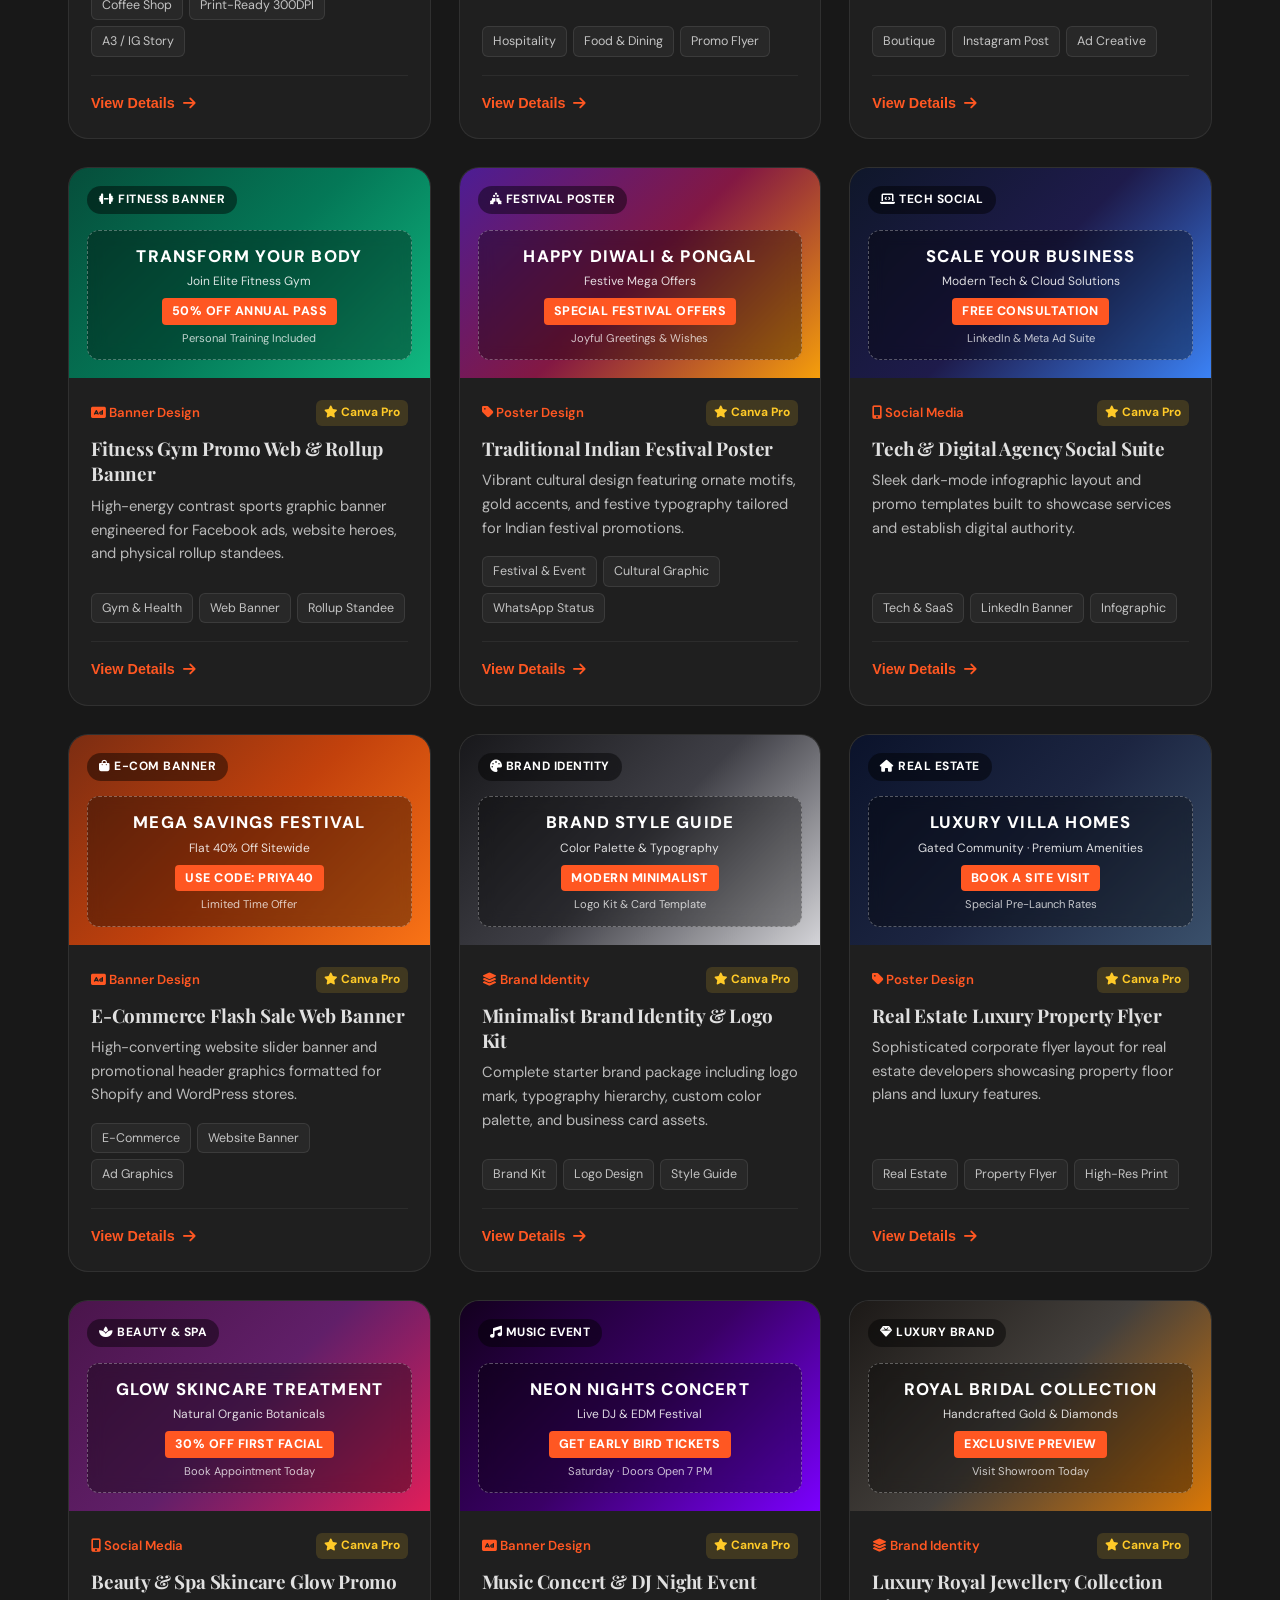
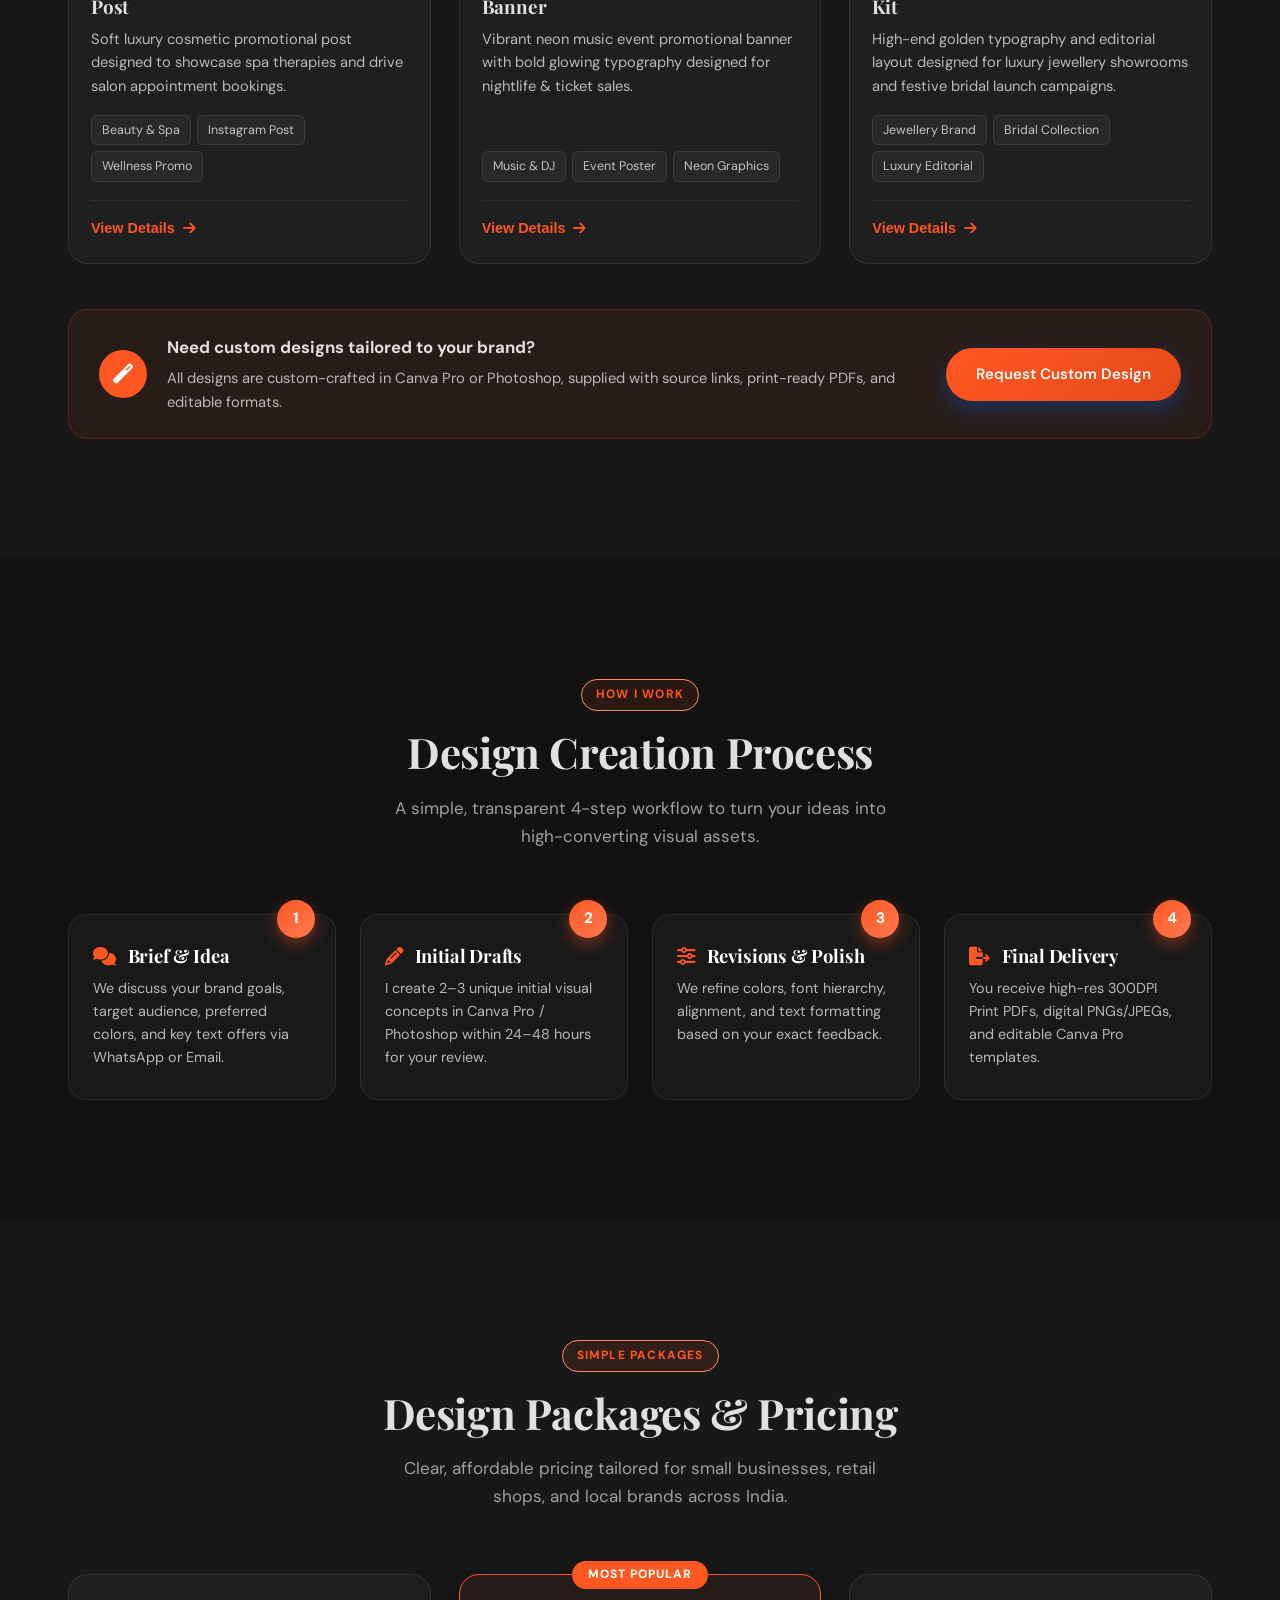
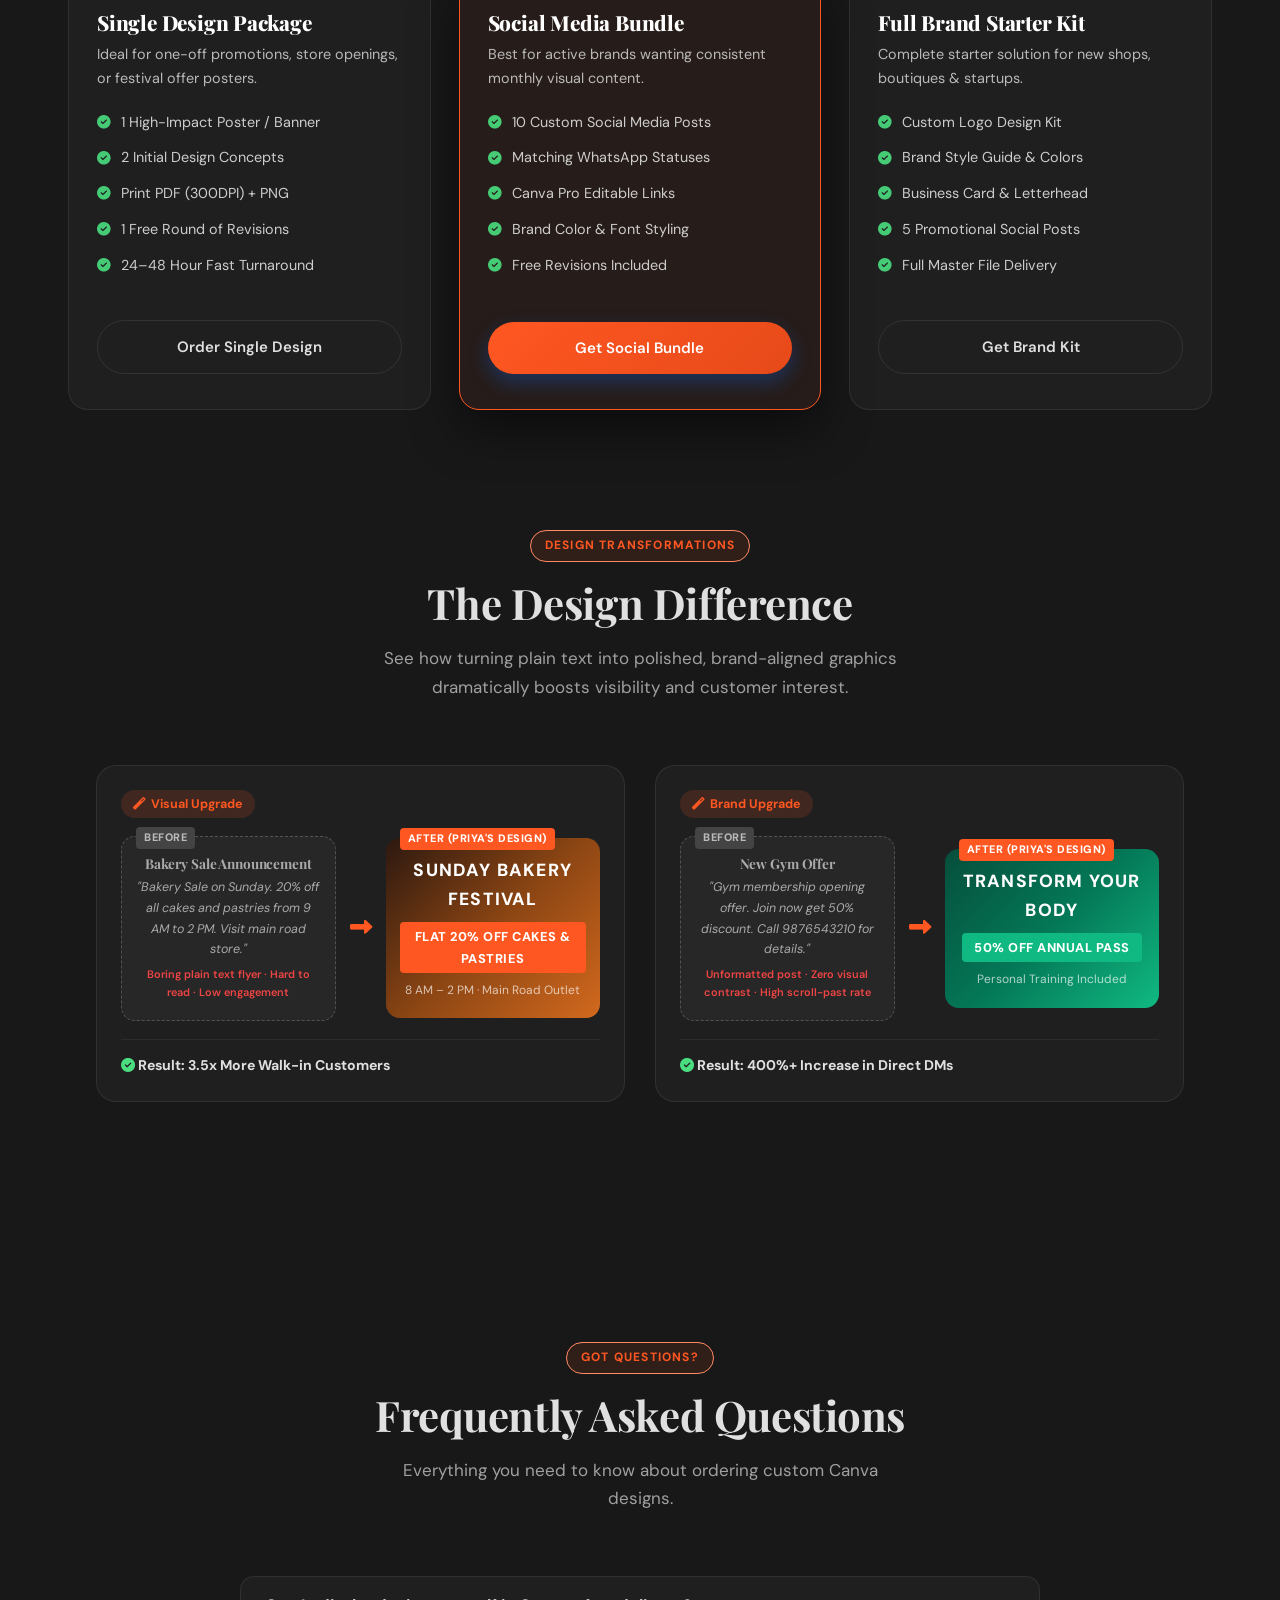
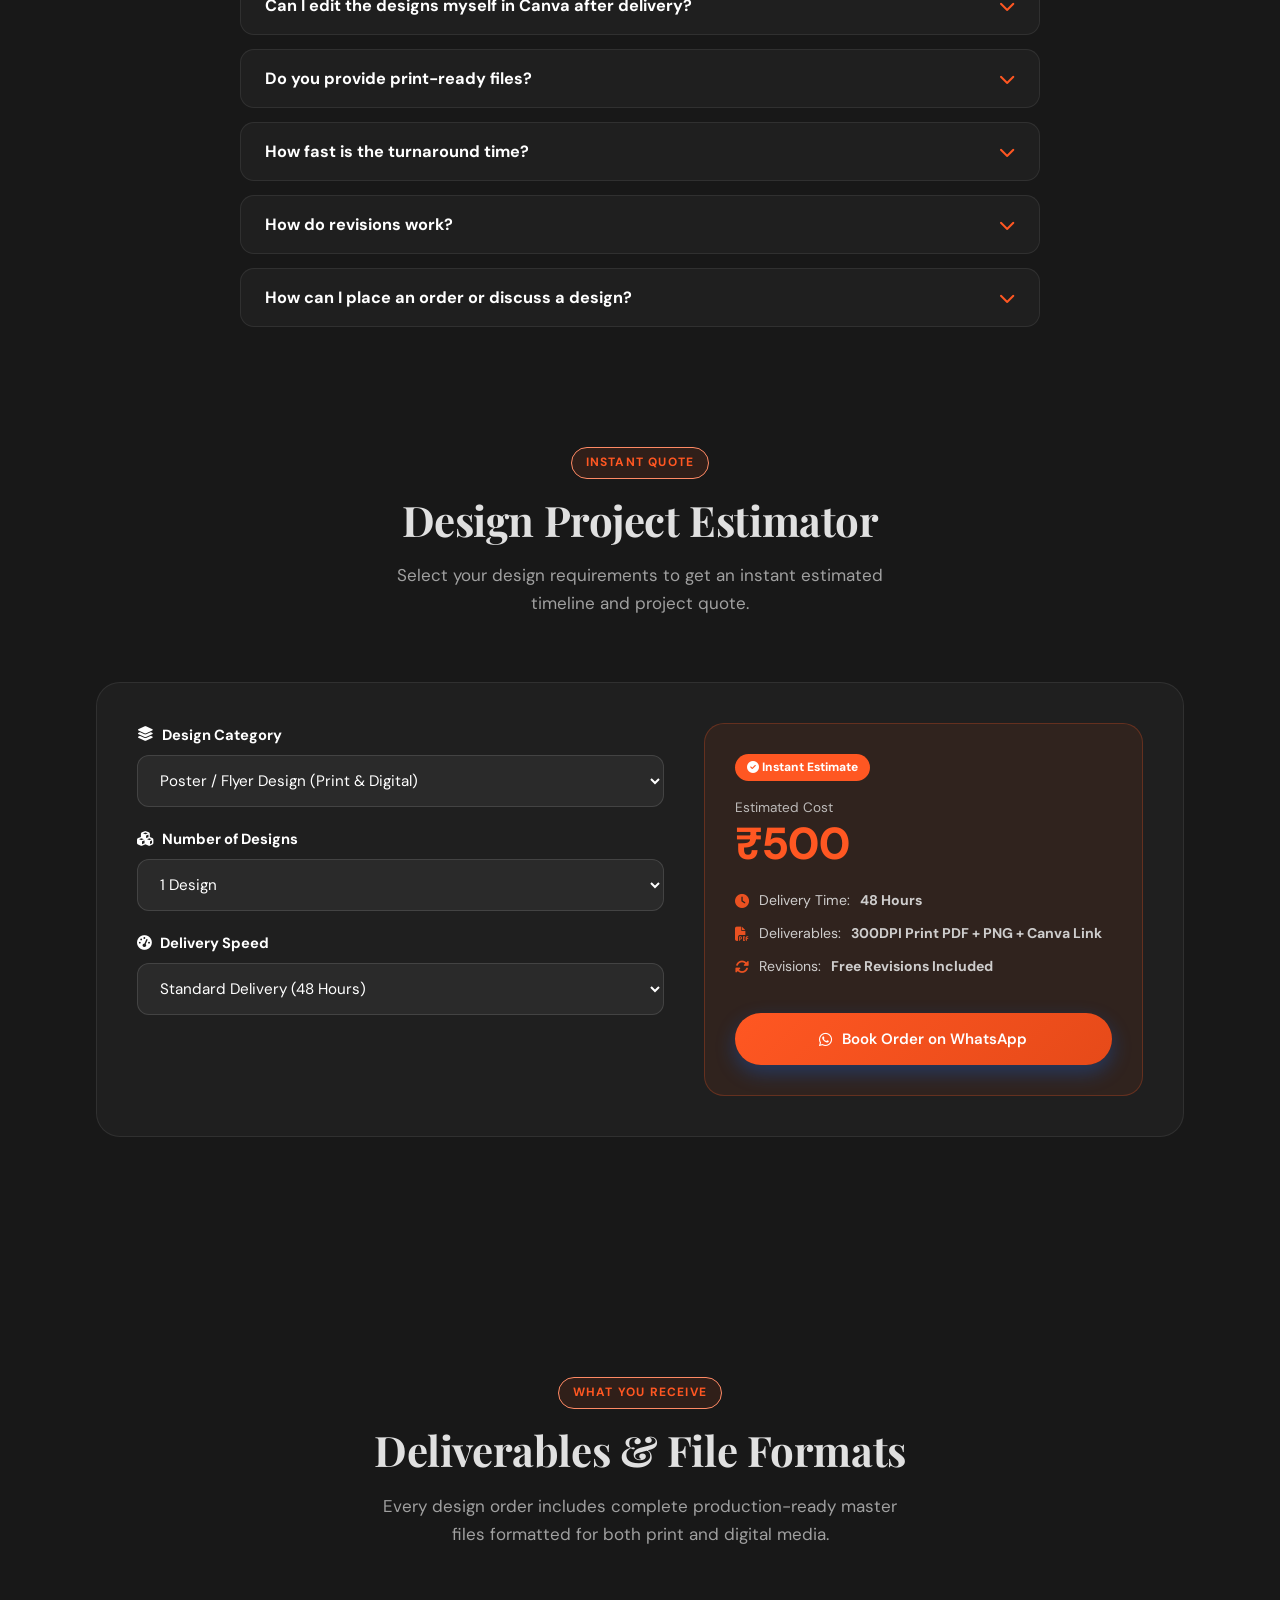
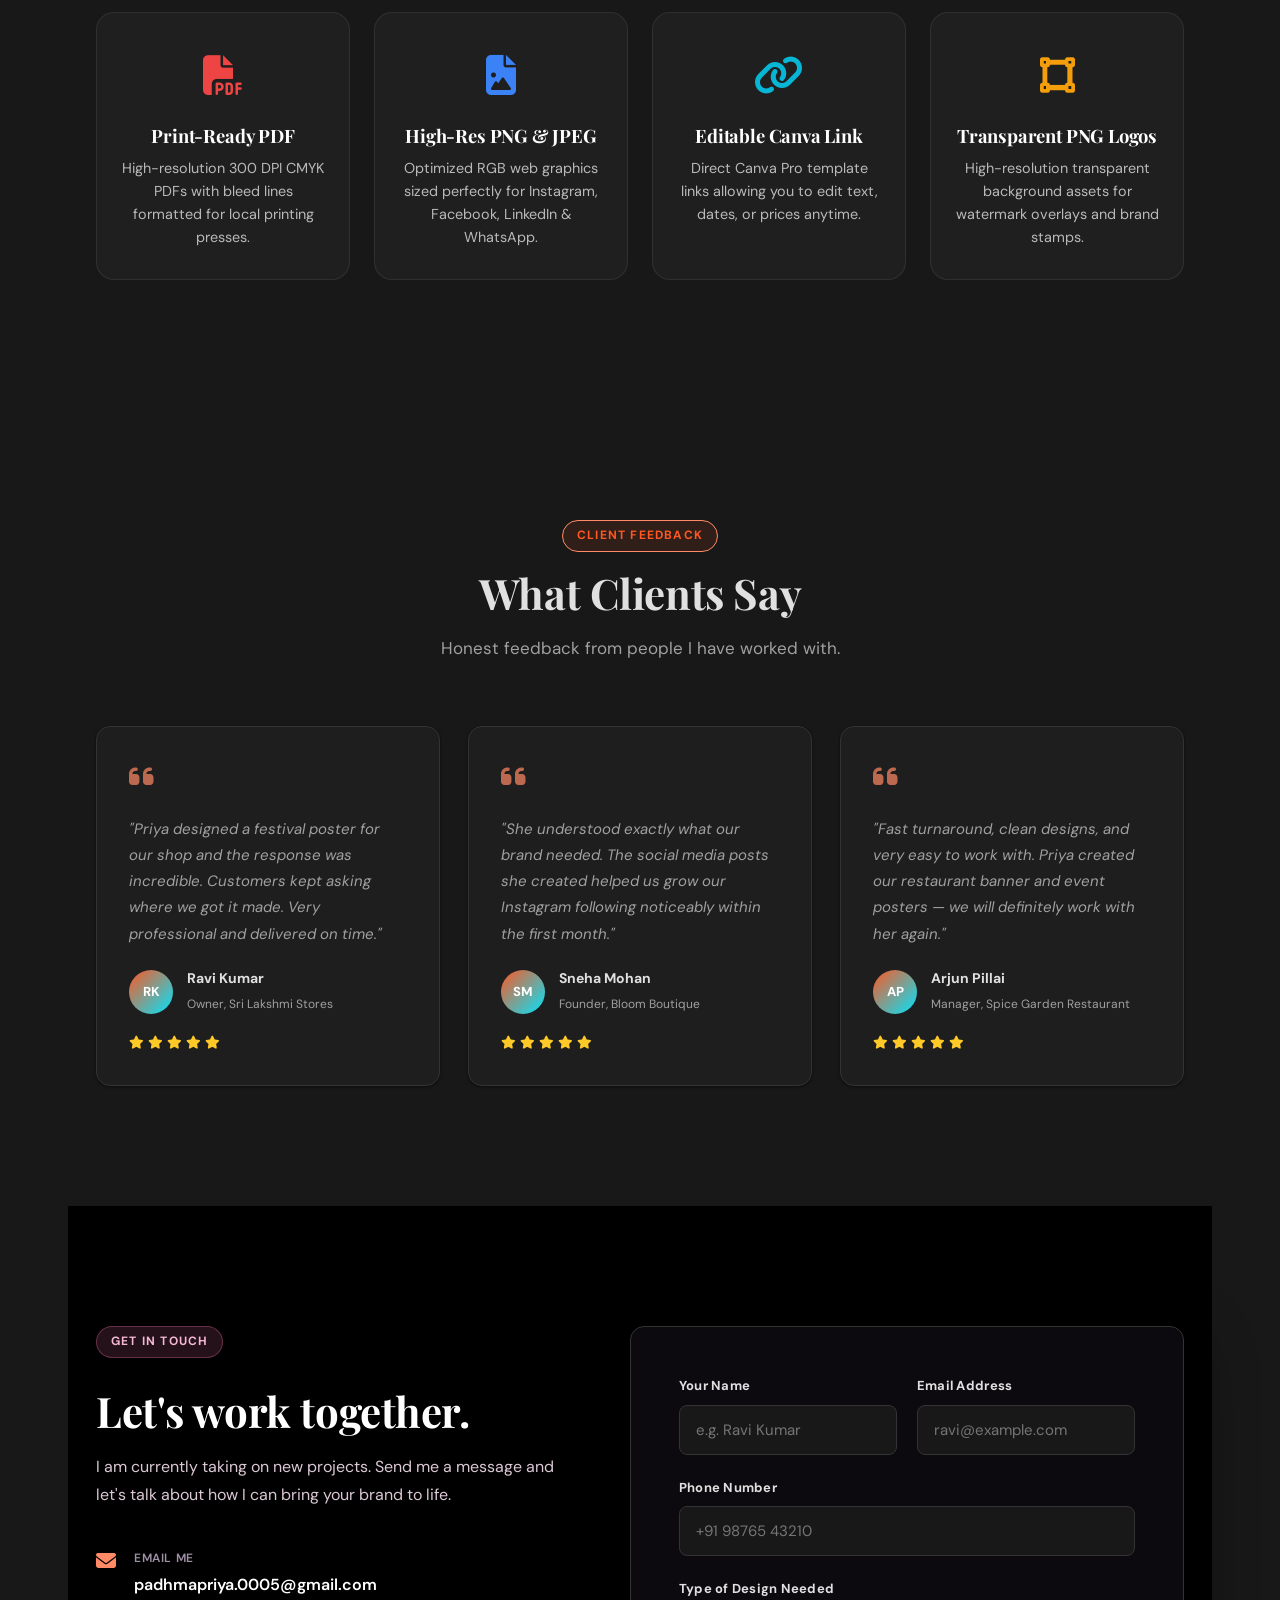
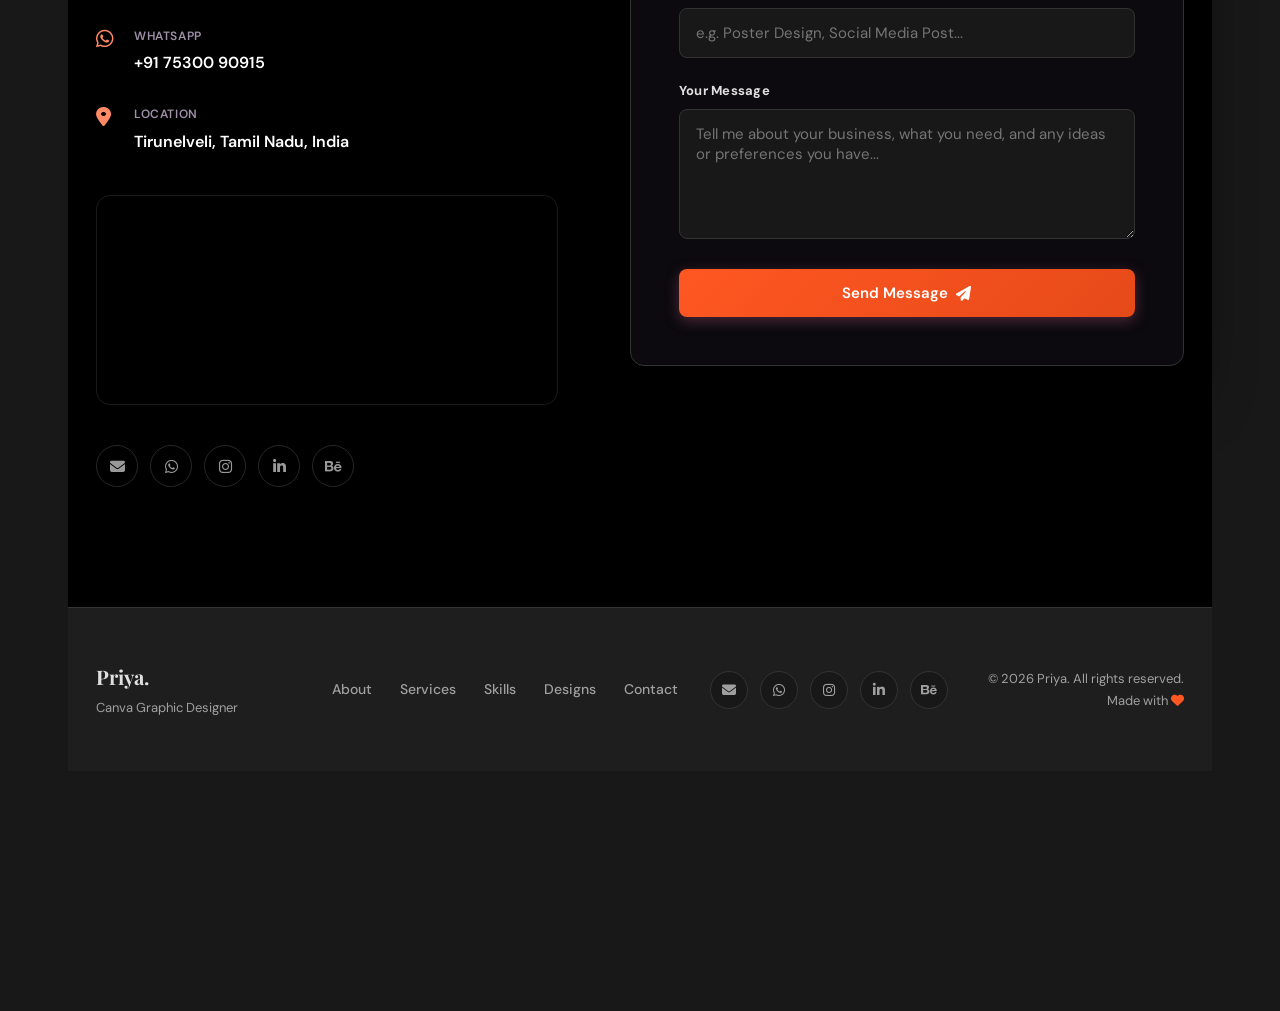
==== commit e2b3cd96: "o" ====
--- a/index.html
+++ b/index.html
@@ -2509,6 +2509,10 @@
                         </div>
                     </div>
 
+                    <div class="contact-map" style="margin-bottom: 40px; border-radius: var(--radius); overflow: hidden; border: 1px solid rgba(255,255,255,0.1); box-shadow: 0 10px 30px rgba(0,0,0,0.2);">
+                        <iframe src="https://www.google.com/maps/embed?pb=!1m18!1m12!1m3!1d125922.84651390497!2d77.6534571732049!3d8.728955132332675!2m3!1f0!2f0!3f0!3m2!1i1024!2i768!4f13.1!3m3!1m2!1s0x3b0411933bfab535%3A0xc3f8e65ea07e05fc!2sTirunelveli%2C%20Tamil%20Nadu!5e0!3m2!1sen!2sin!4v1700000000000!5m2!1sen!2sin" width="100%" height="200" style="border:0; filter: grayscale(100%) invert(100%) opacity(0.8);" allowfullscreen="" loading="lazy" referrerpolicy="no-referrer-when-downgrade"></iframe>
+                    </div>
+
                     <div class="contact-social">
                         <a href="mailto:padhmapriya.0005@gmail.com" class="social-icon-link" aria-label="Email"><i class="fas fa-envelope"></i></a>
                         <a href="https://wa.me/917530090915" target="_blank" class="social-icon-link" aria-label="WhatsApp"><i class="fab fa-whatsapp"></i></a>
--- a/css/style.css
+++ b/css/style.css
@@ -1595,7 +1595,11 @@
 
 /* Contact Form */
 .modern-form {
-    background: var(--bg-card);
+    background: rgba(30, 27, 36, 0.4);
+    backdrop-filter: blur(16px);
+    -webkit-backdrop-filter: blur(16px);
+    border: 1px solid rgba(255,255,255,0.08);
+    box-shadow: 0 20px 40px rgba(0,0,0,0.25);
     padding: 48px;
     border-radius: var(--radius);
     box-shadow: var(--shadow-xl);
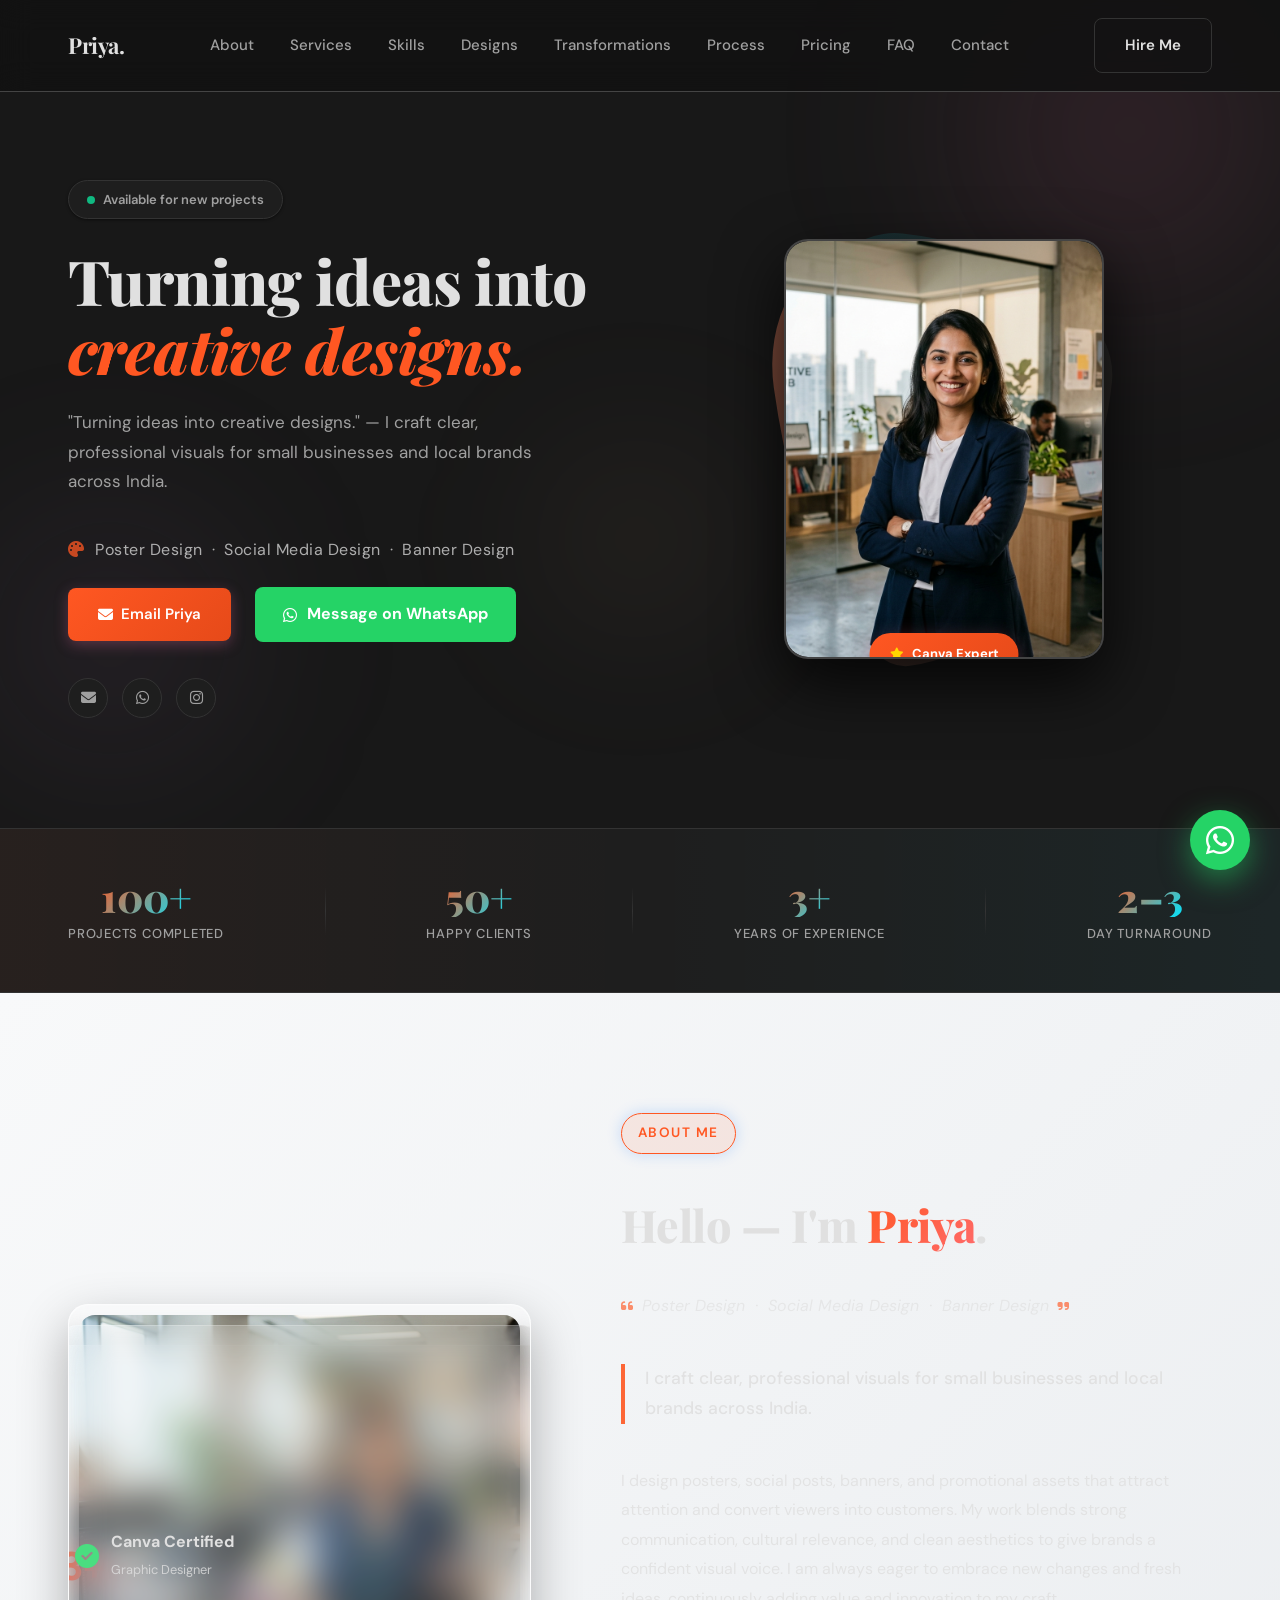
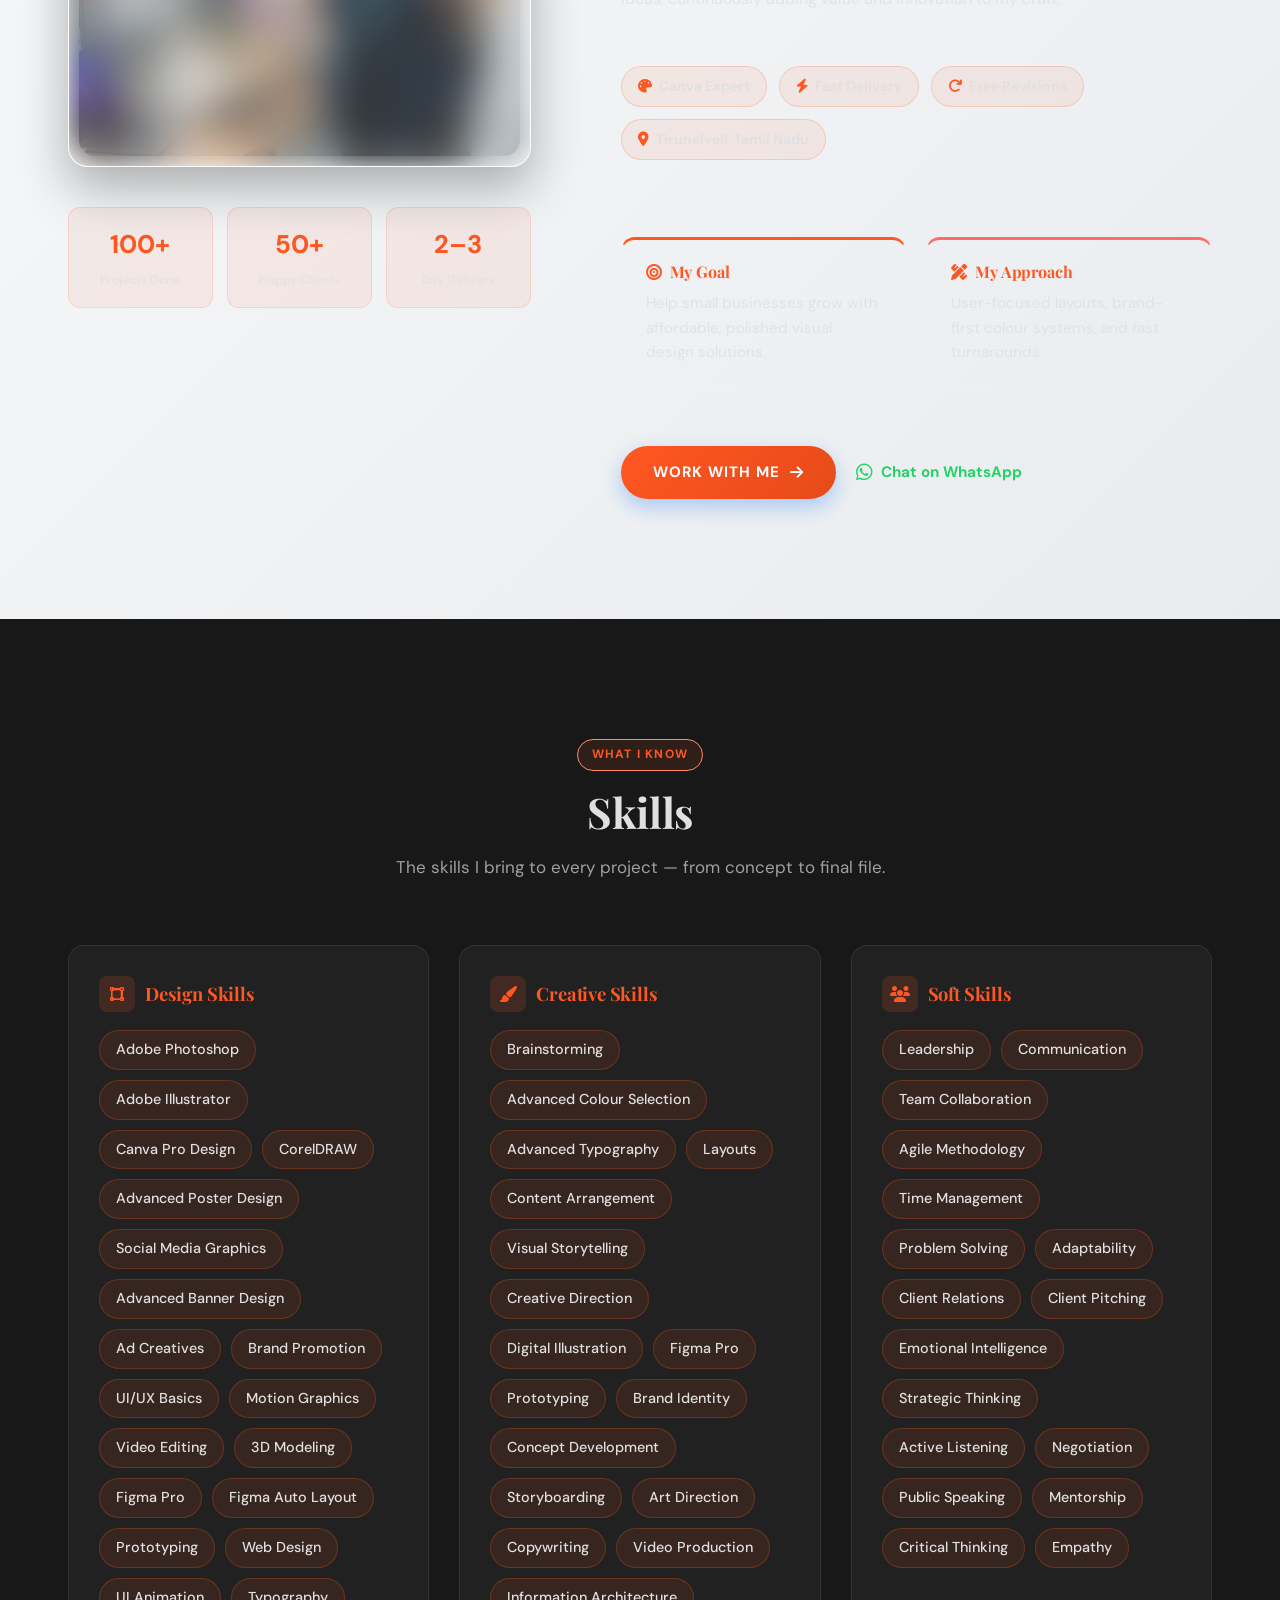
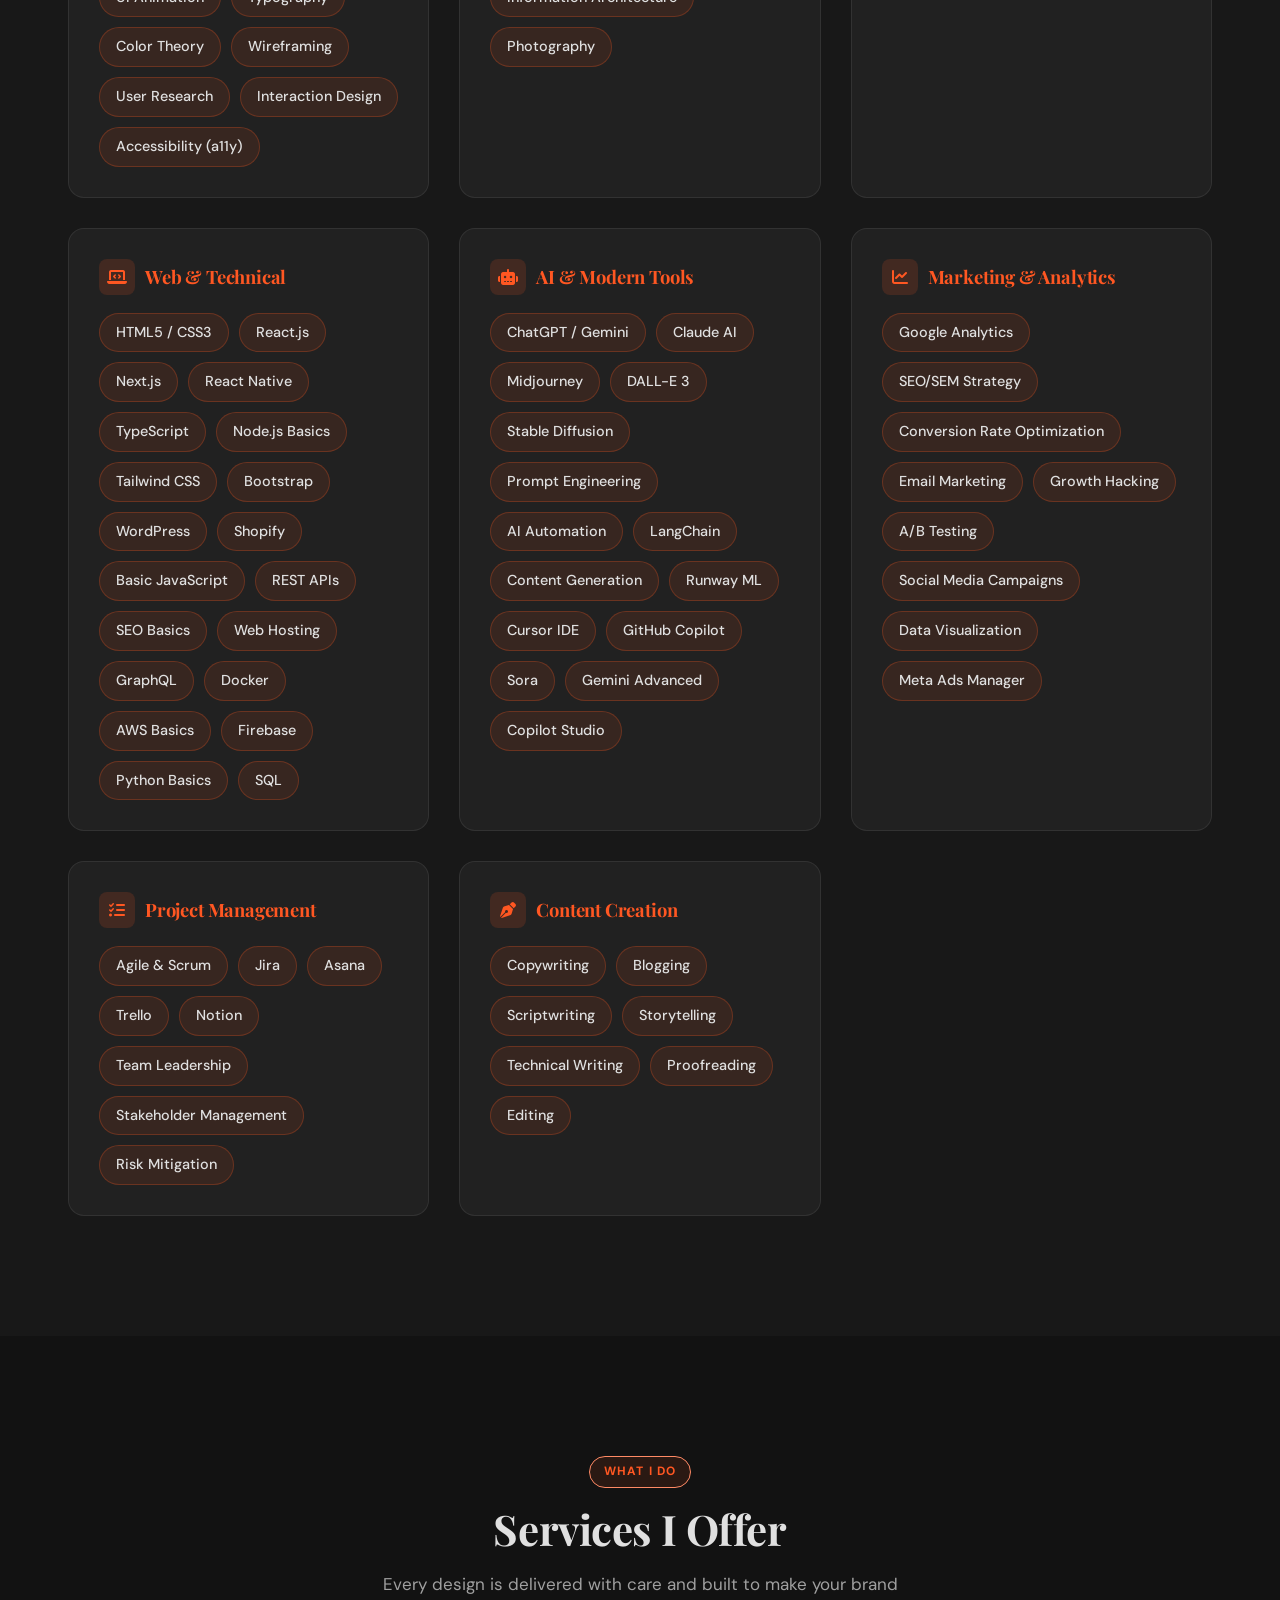
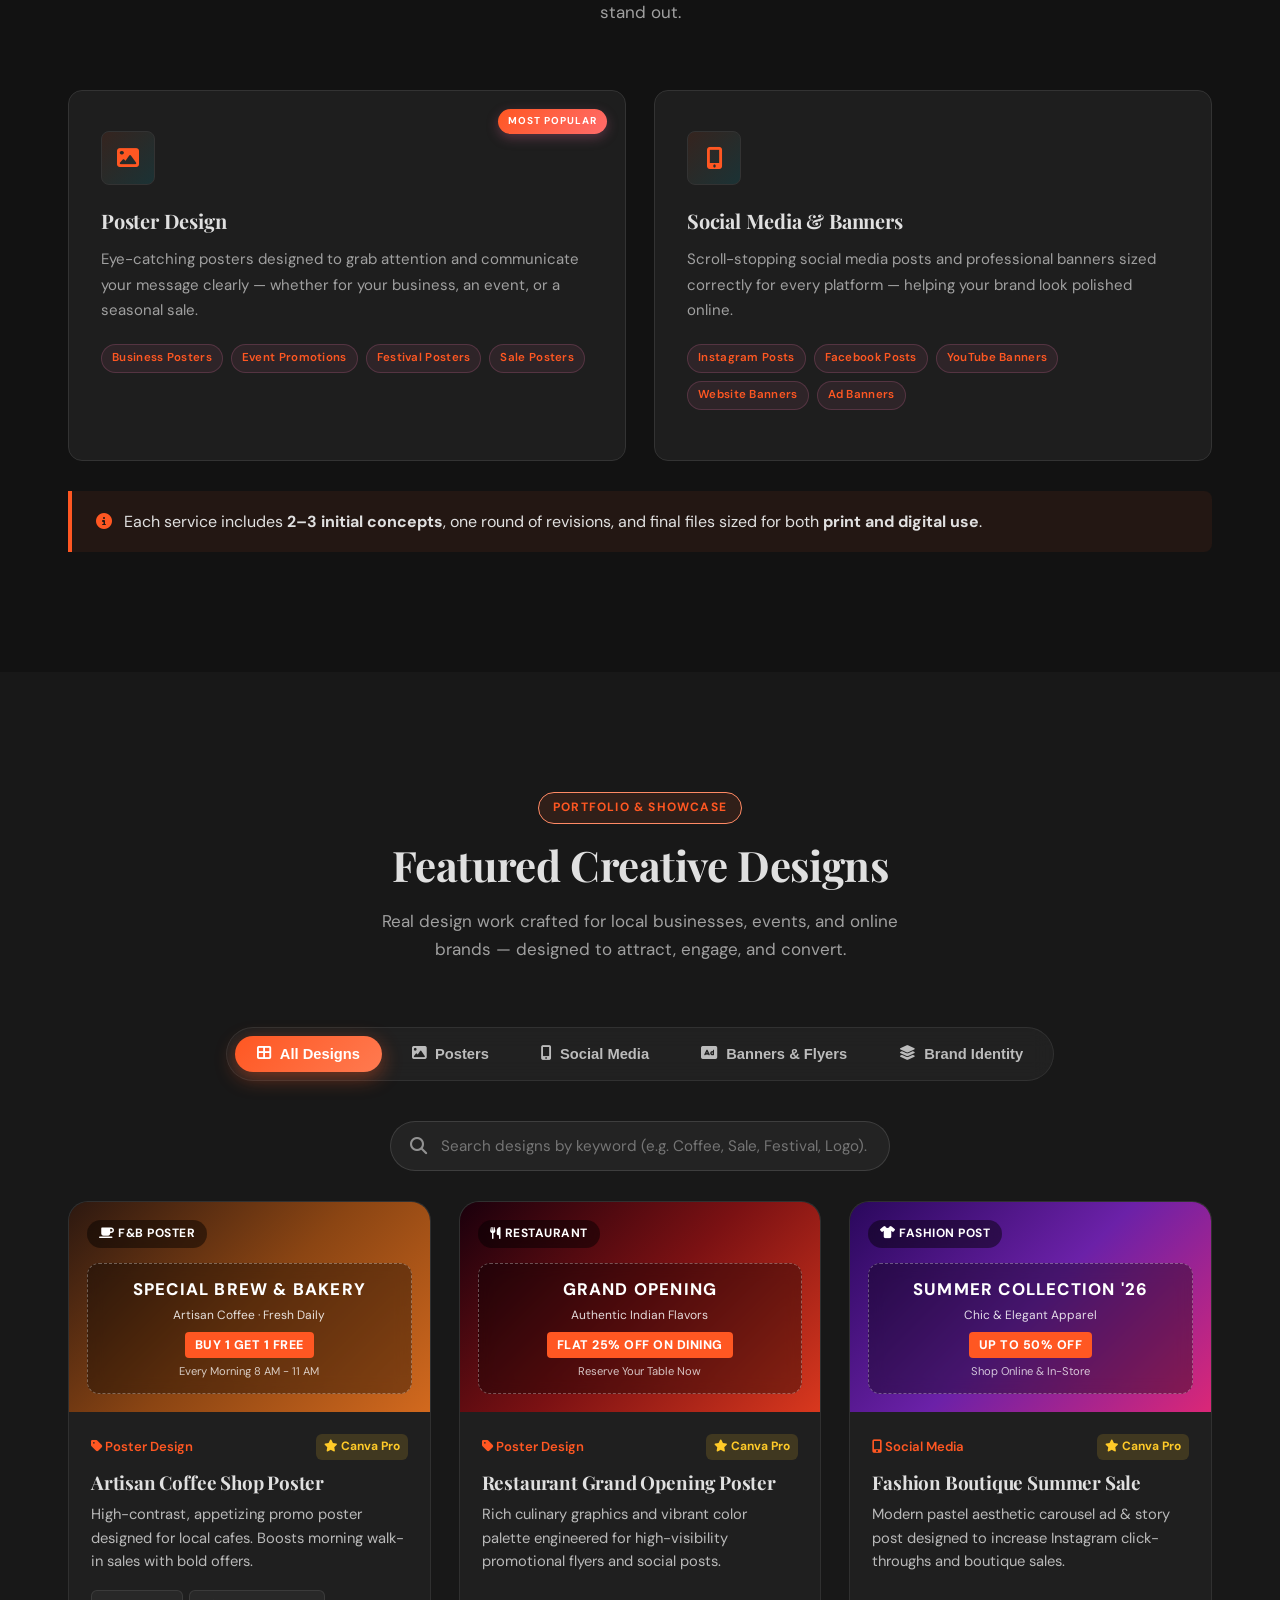
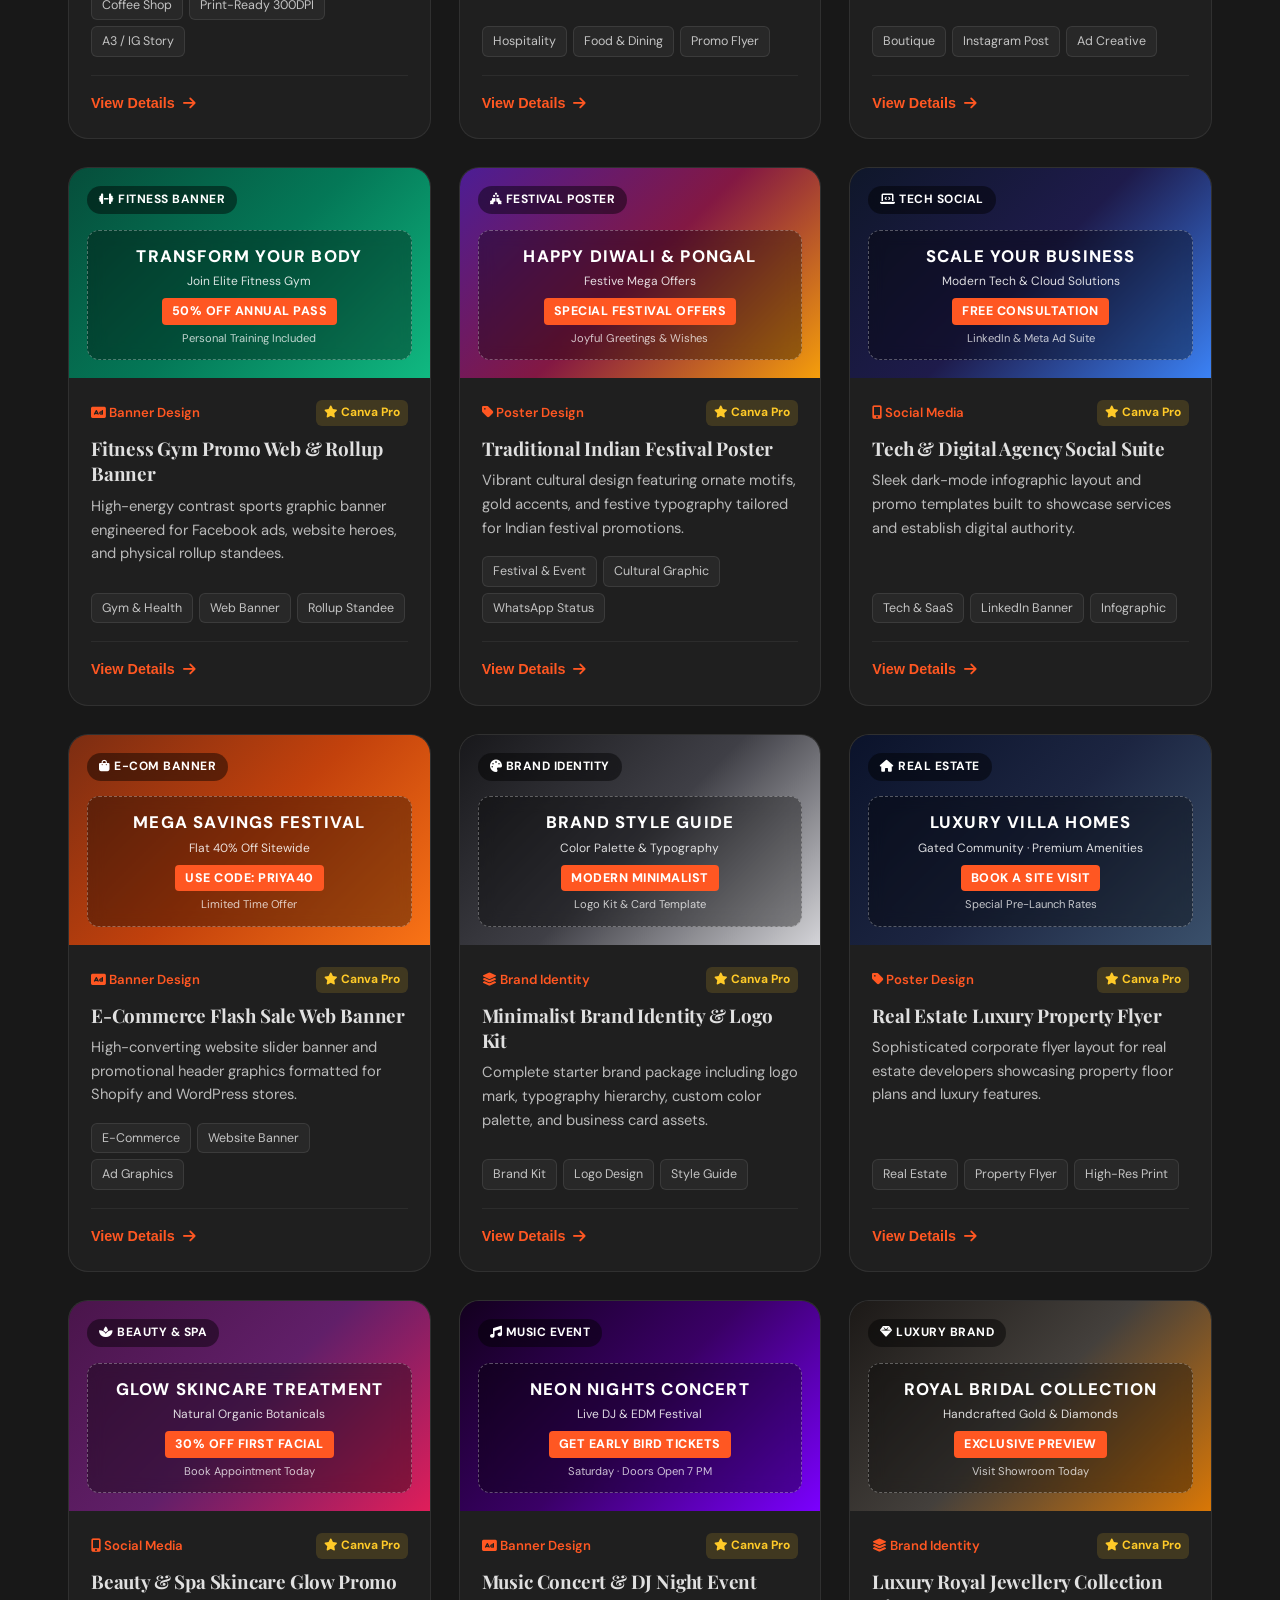
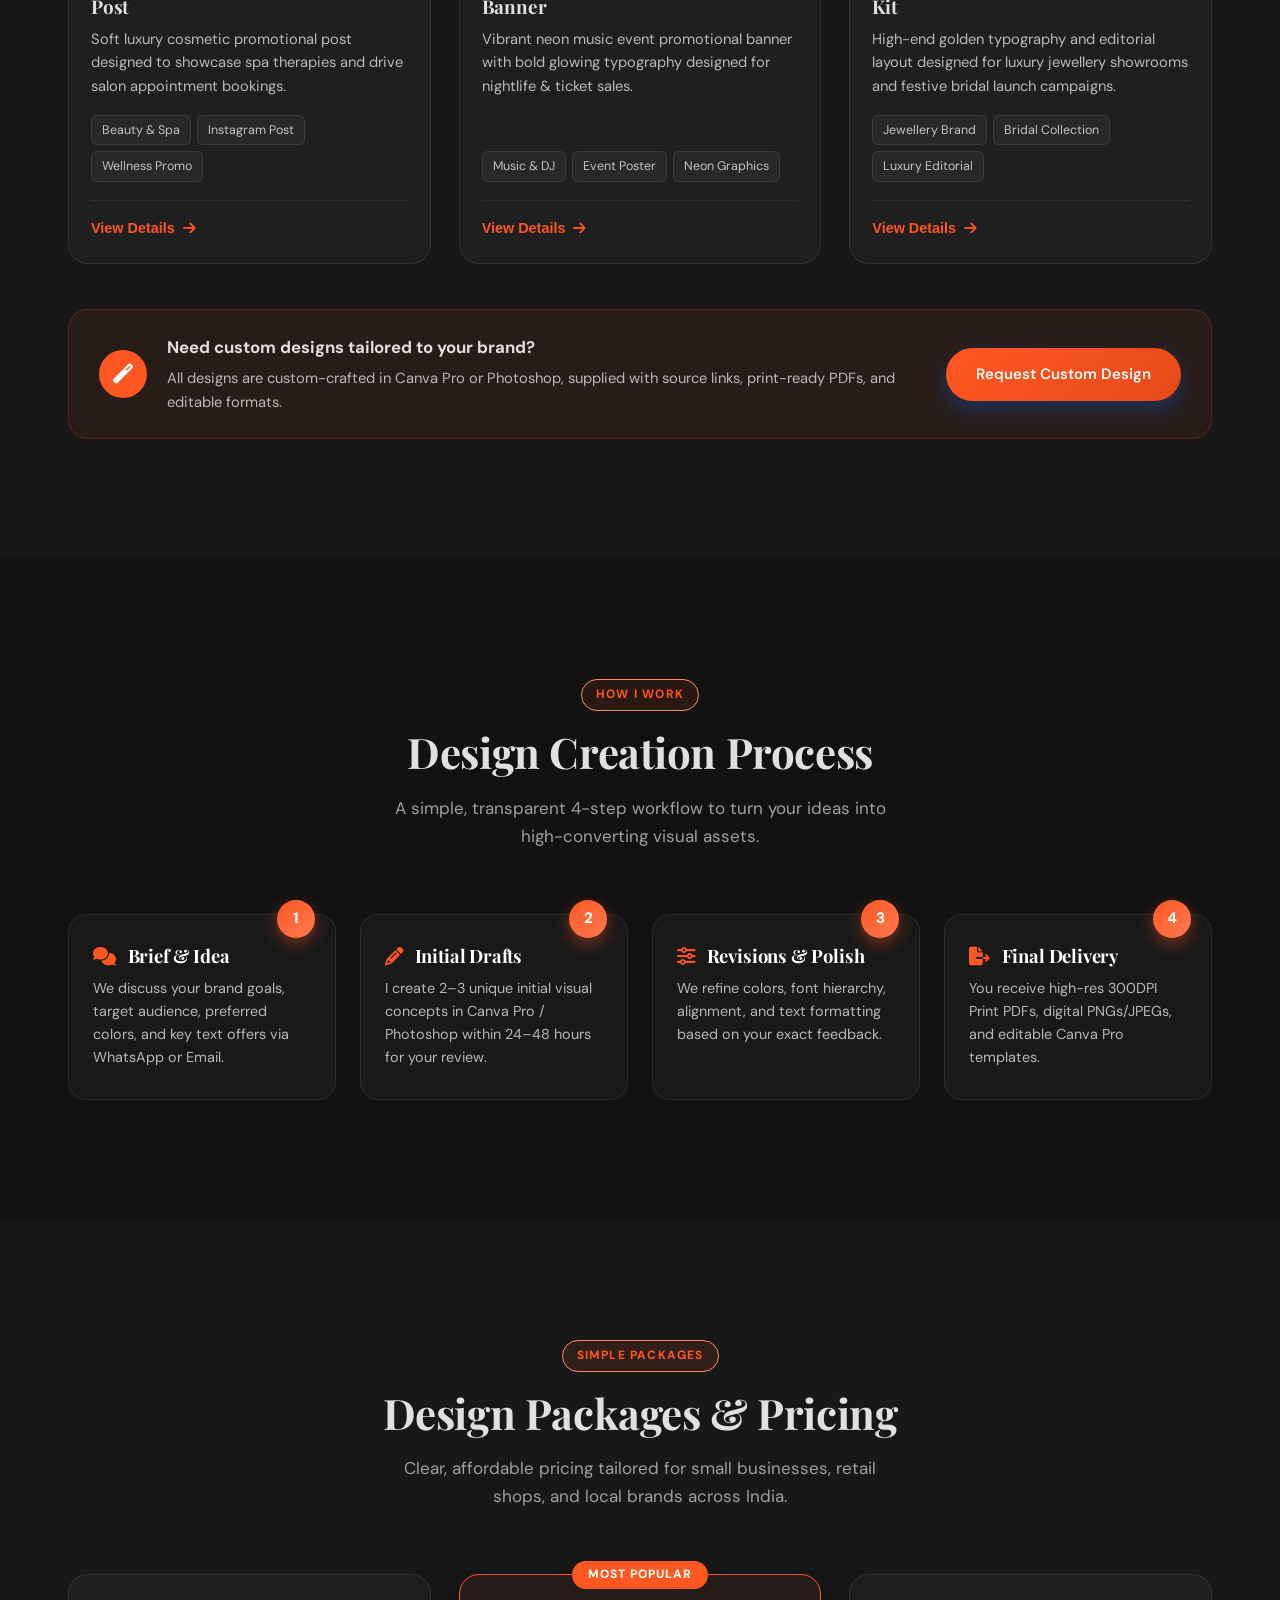
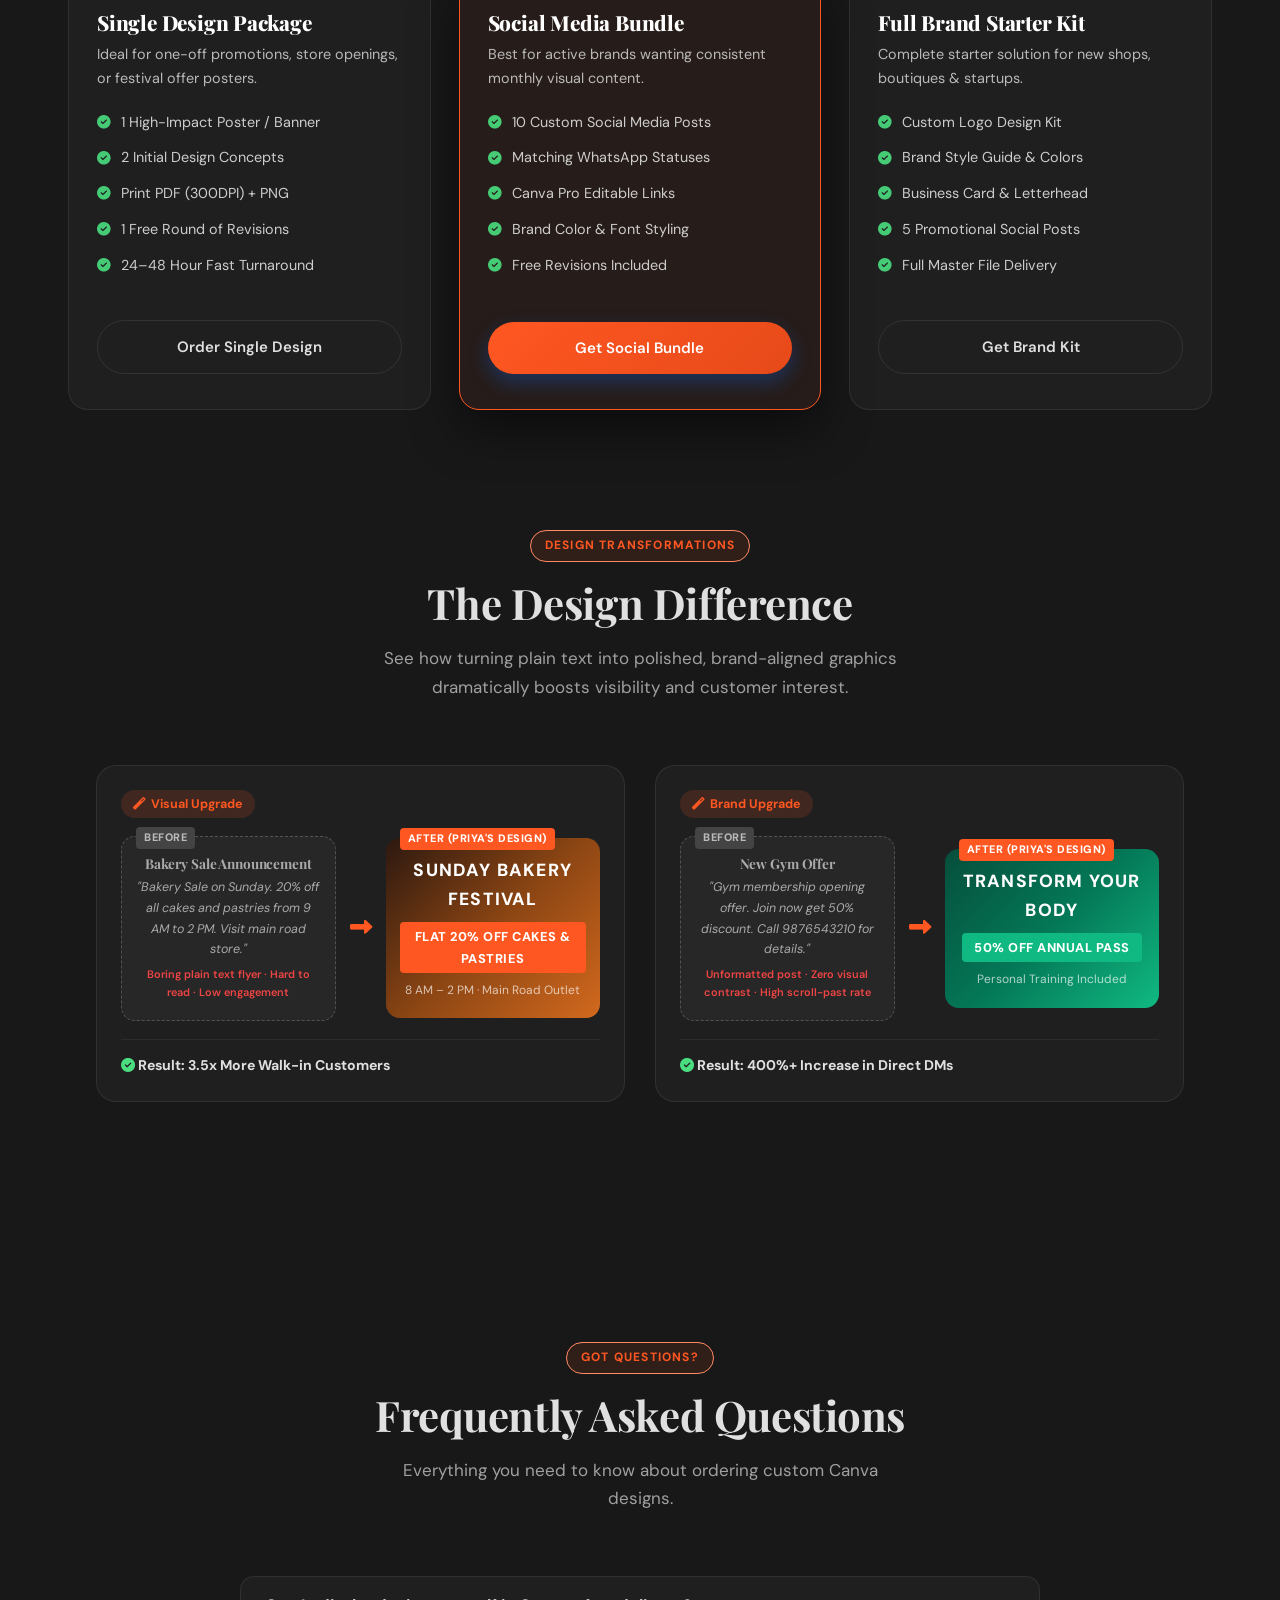
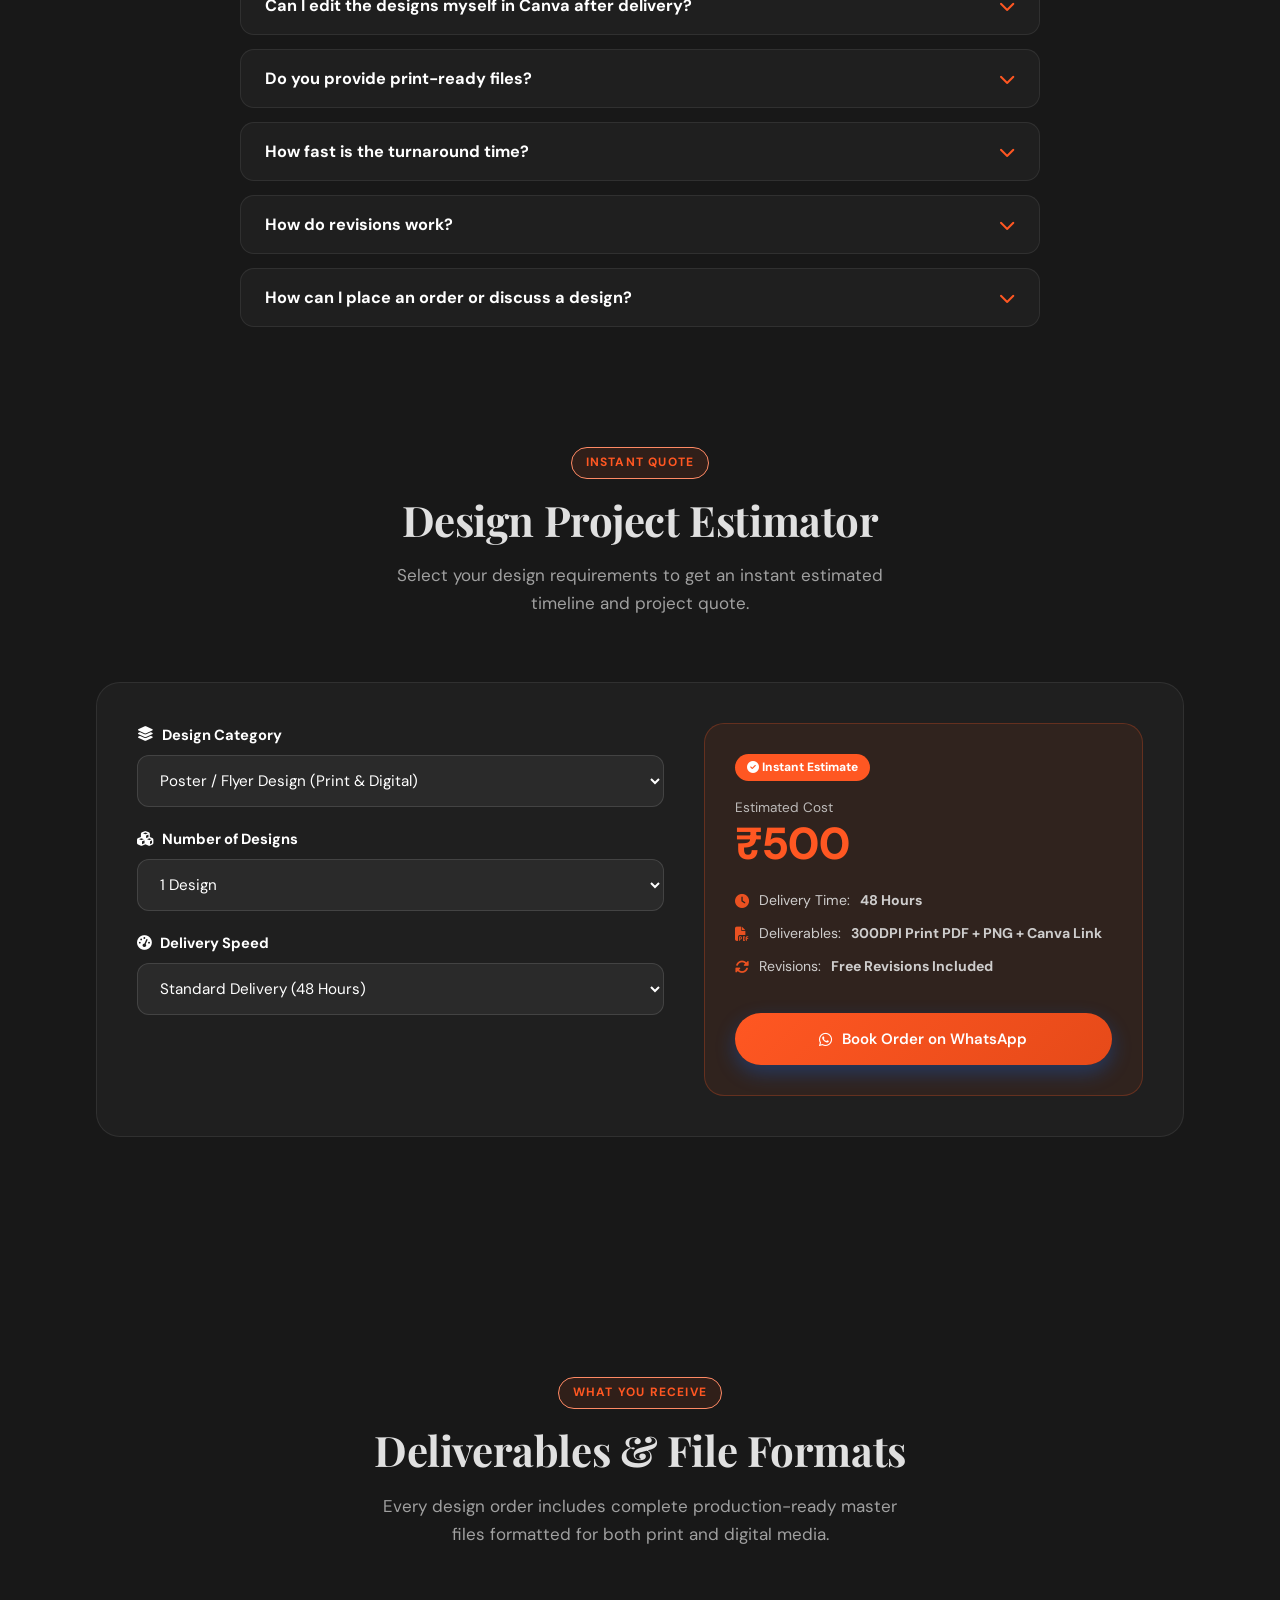
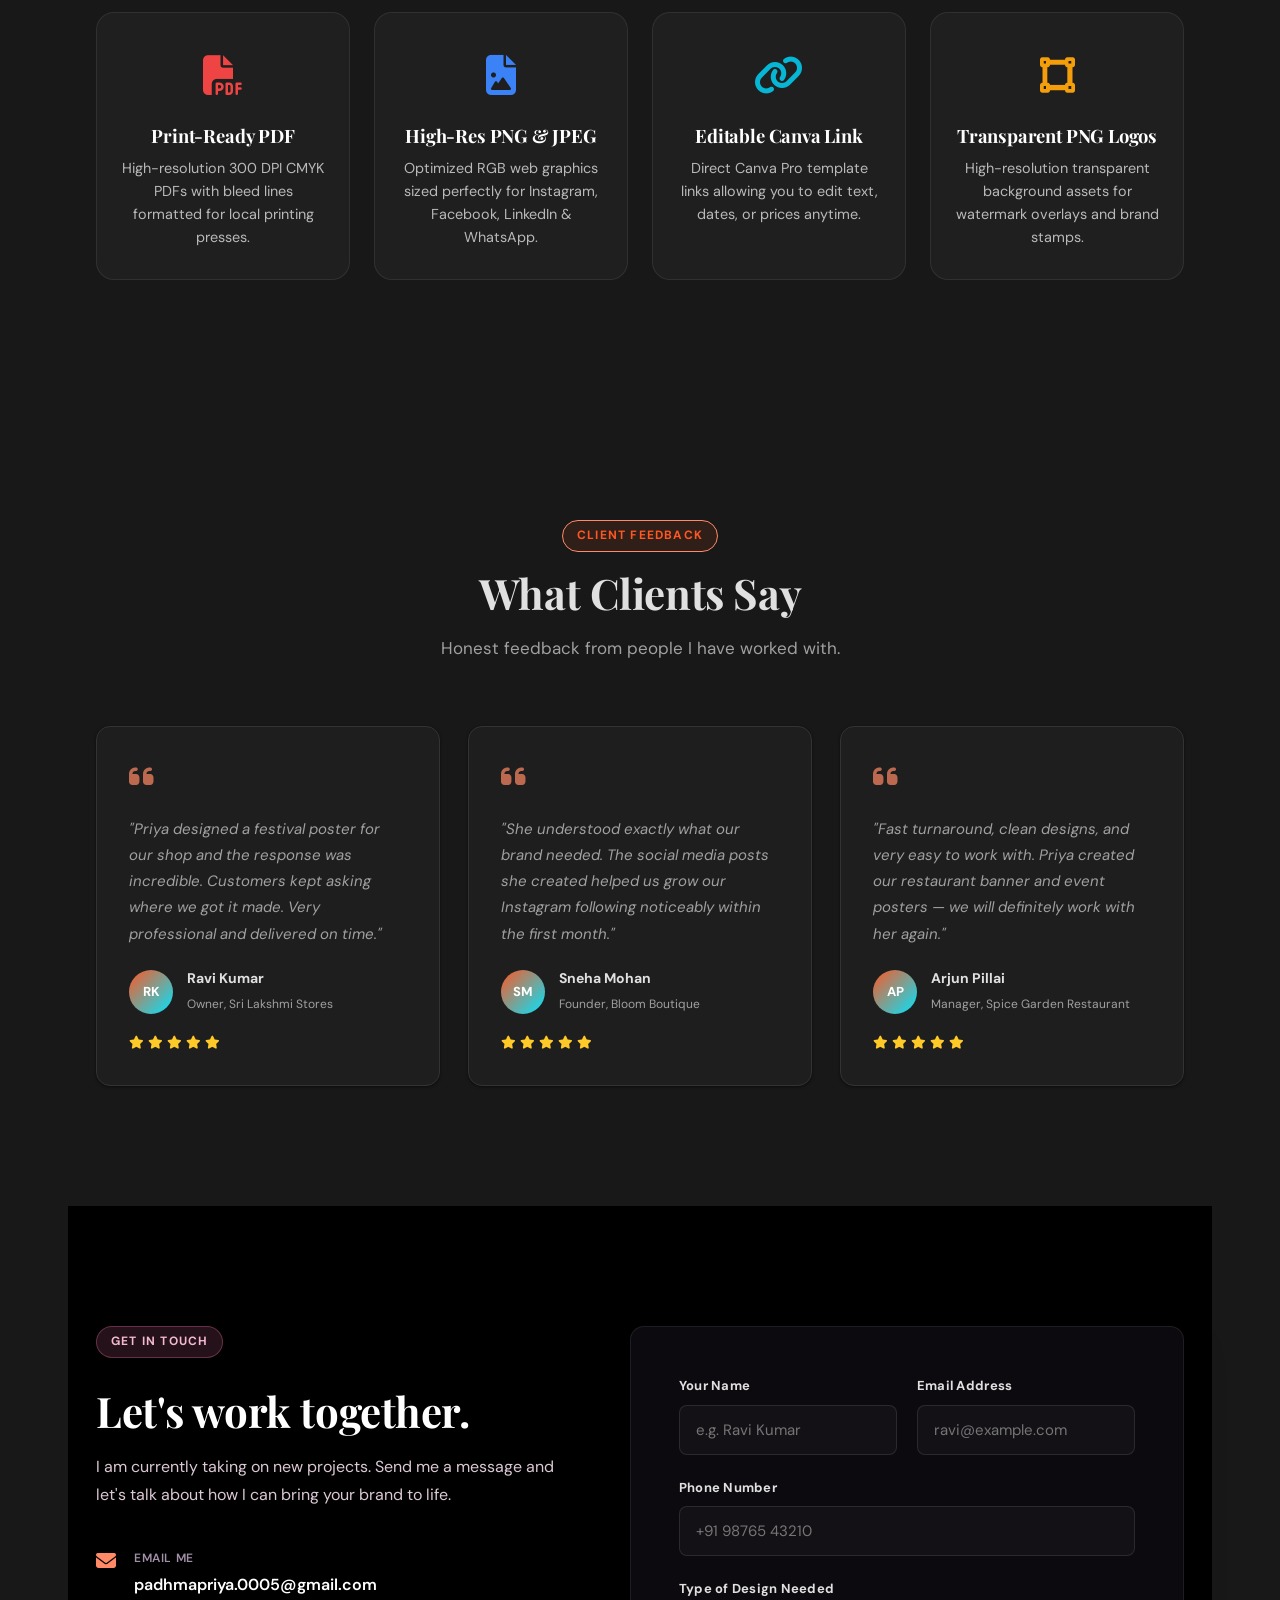
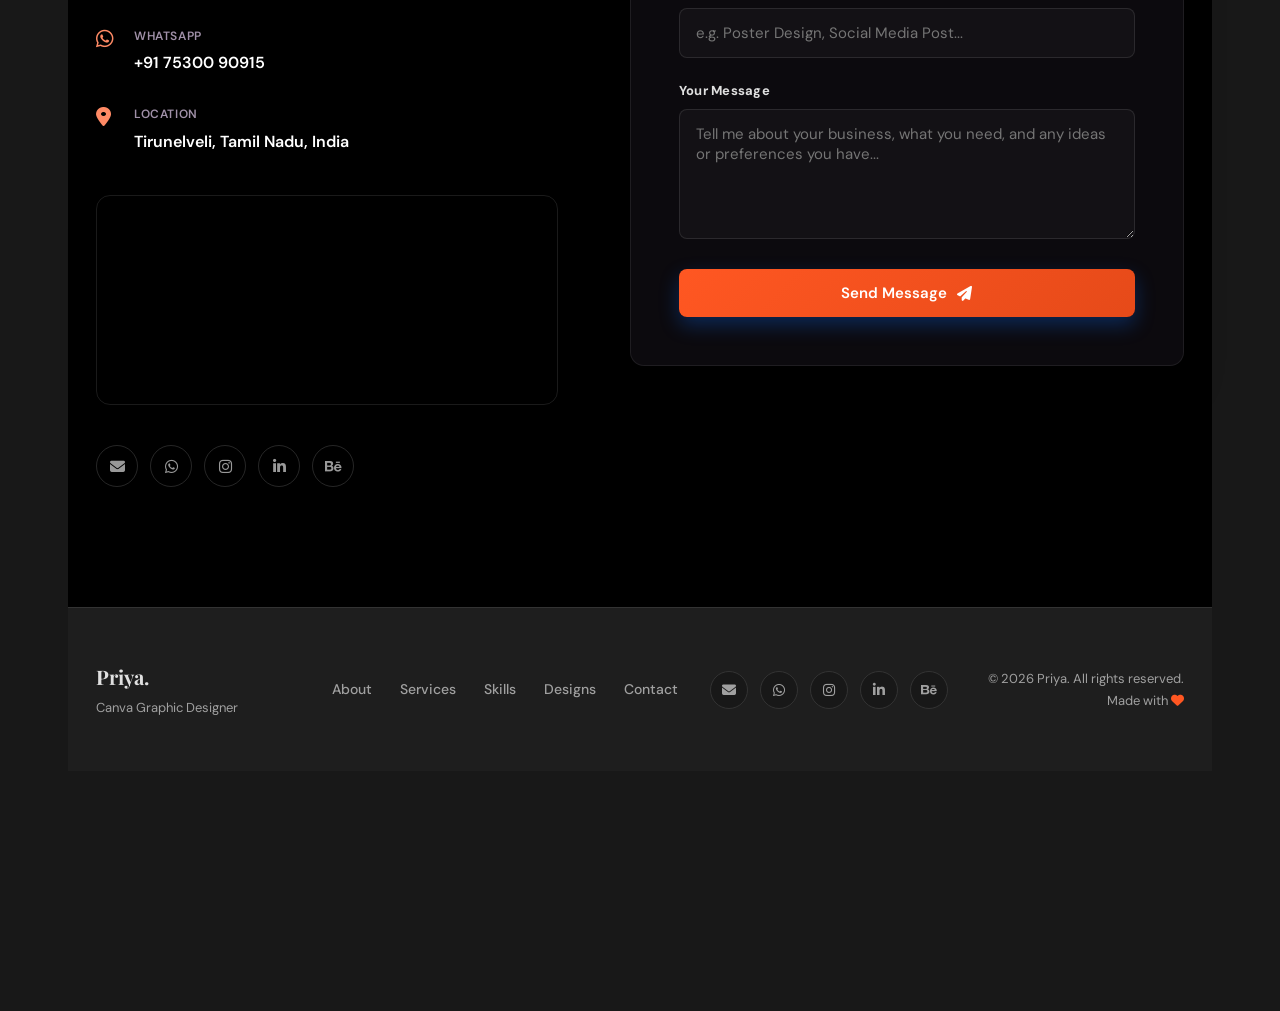
==== commit 9e17bbc3: "o" ====
--- a/index.html
+++ b/index.html
@@ -2546,7 +2546,7 @@
                             <label for="message">Your Message</label>
                             <textarea id="message" rows="5" required placeholder="Tell me about your business, what you need, and any ideas or preferences you have..."></textarea>
                         </div>
-                        <button type="submit" class="btn btn-primary btn-block" id="contact-submit-btn">Send Message <i class="fas fa-paper-plane"></i></button>
+                        <button type="submit" class="btn btn-primary btn-block btn-glow" id="contact-submit-btn">Send Message <i class="fas fa-paper-plane"></i></button>
                         <div id="form-status" class="form-status"></div>
                     </form>
                 </div>
--- a/css/style.css
+++ b/css/style.css
@@ -1602,8 +1602,6 @@
     box-shadow: 0 20px 40px rgba(0,0,0,0.25);
     padding: 48px;
     border-radius: var(--radius);
-    box-shadow: var(--shadow-xl);
-    border: 1px solid var(--border);
 }
 
 .form-row {
@@ -1628,20 +1626,26 @@
 .form-group textarea {
     width: 100%;
     padding: 14px 16px;
-    background: var(--bg-secondary);
-    border: 1.5px solid var(--border);
+    background: rgba(255, 255, 255, 0.03);
+    border: 1px solid rgba(255, 255, 255, 0.1);
     border-radius: var(--radius-sm);
     font-family: var(--font-body);
     font-size: 15px;
     color: var(--text-main);
-    transition: all 0.22s ease;
+    transition: all 0.3s cubic-bezier(0.4, 0, 0.2, 1);
     outline: none;
+}
+.form-group input:hover,
+.form-group textarea:hover {
+    background: rgba(255, 255, 255, 0.05);
+    border-color: rgba(255, 255, 255, 0.2);
 }
 .form-group input:focus,
 .form-group textarea:focus {
     border-color: var(--accent);
-    background: var(--bg-card);
-    box-shadow: 0 0 0 3px var(--accent-glow);
+    background: rgba(255, 255, 255, 0.08);
+    box-shadow: 0 0 15px rgba(235, 94, 40, 0.3); /* Adjust rgba color if var(--accent) glow is different */
+    transform: translateY(-2px);
 }
 .form-group textarea { resize: vertical; min-height: 120px; }
 
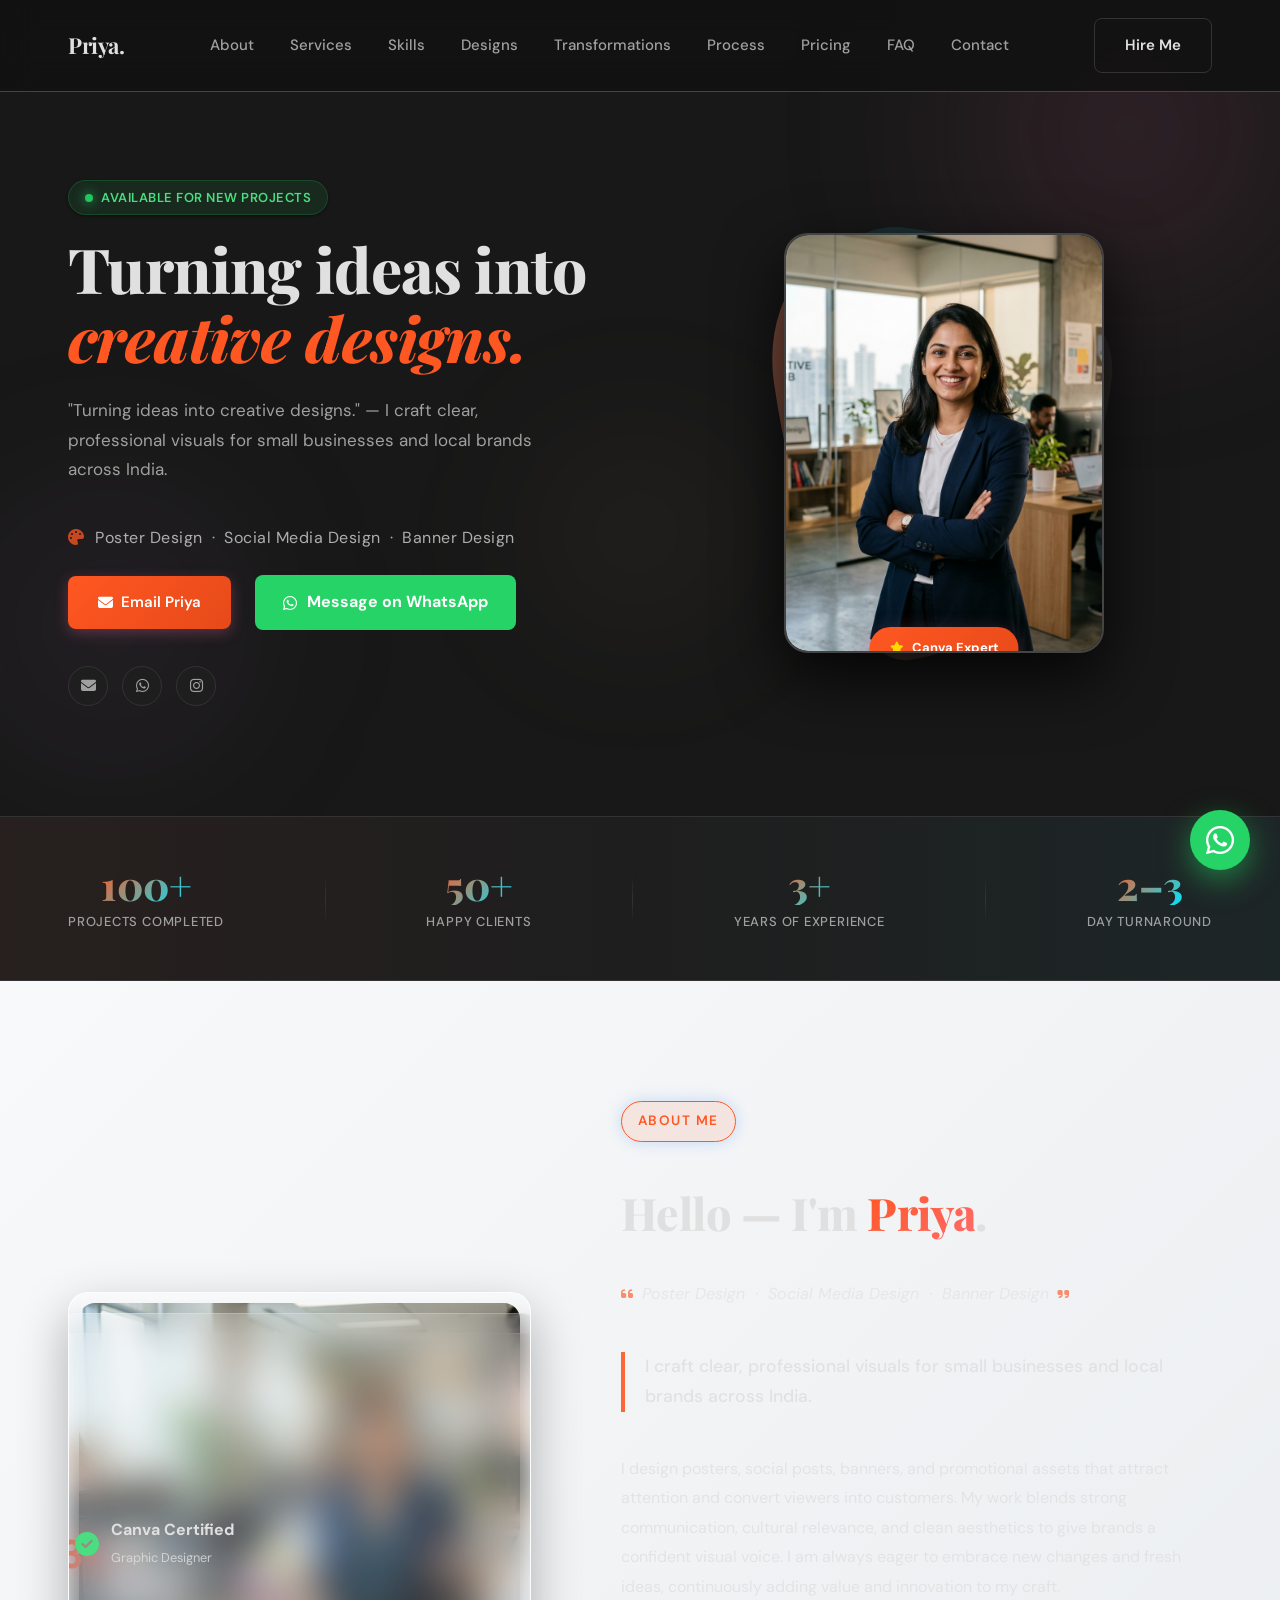
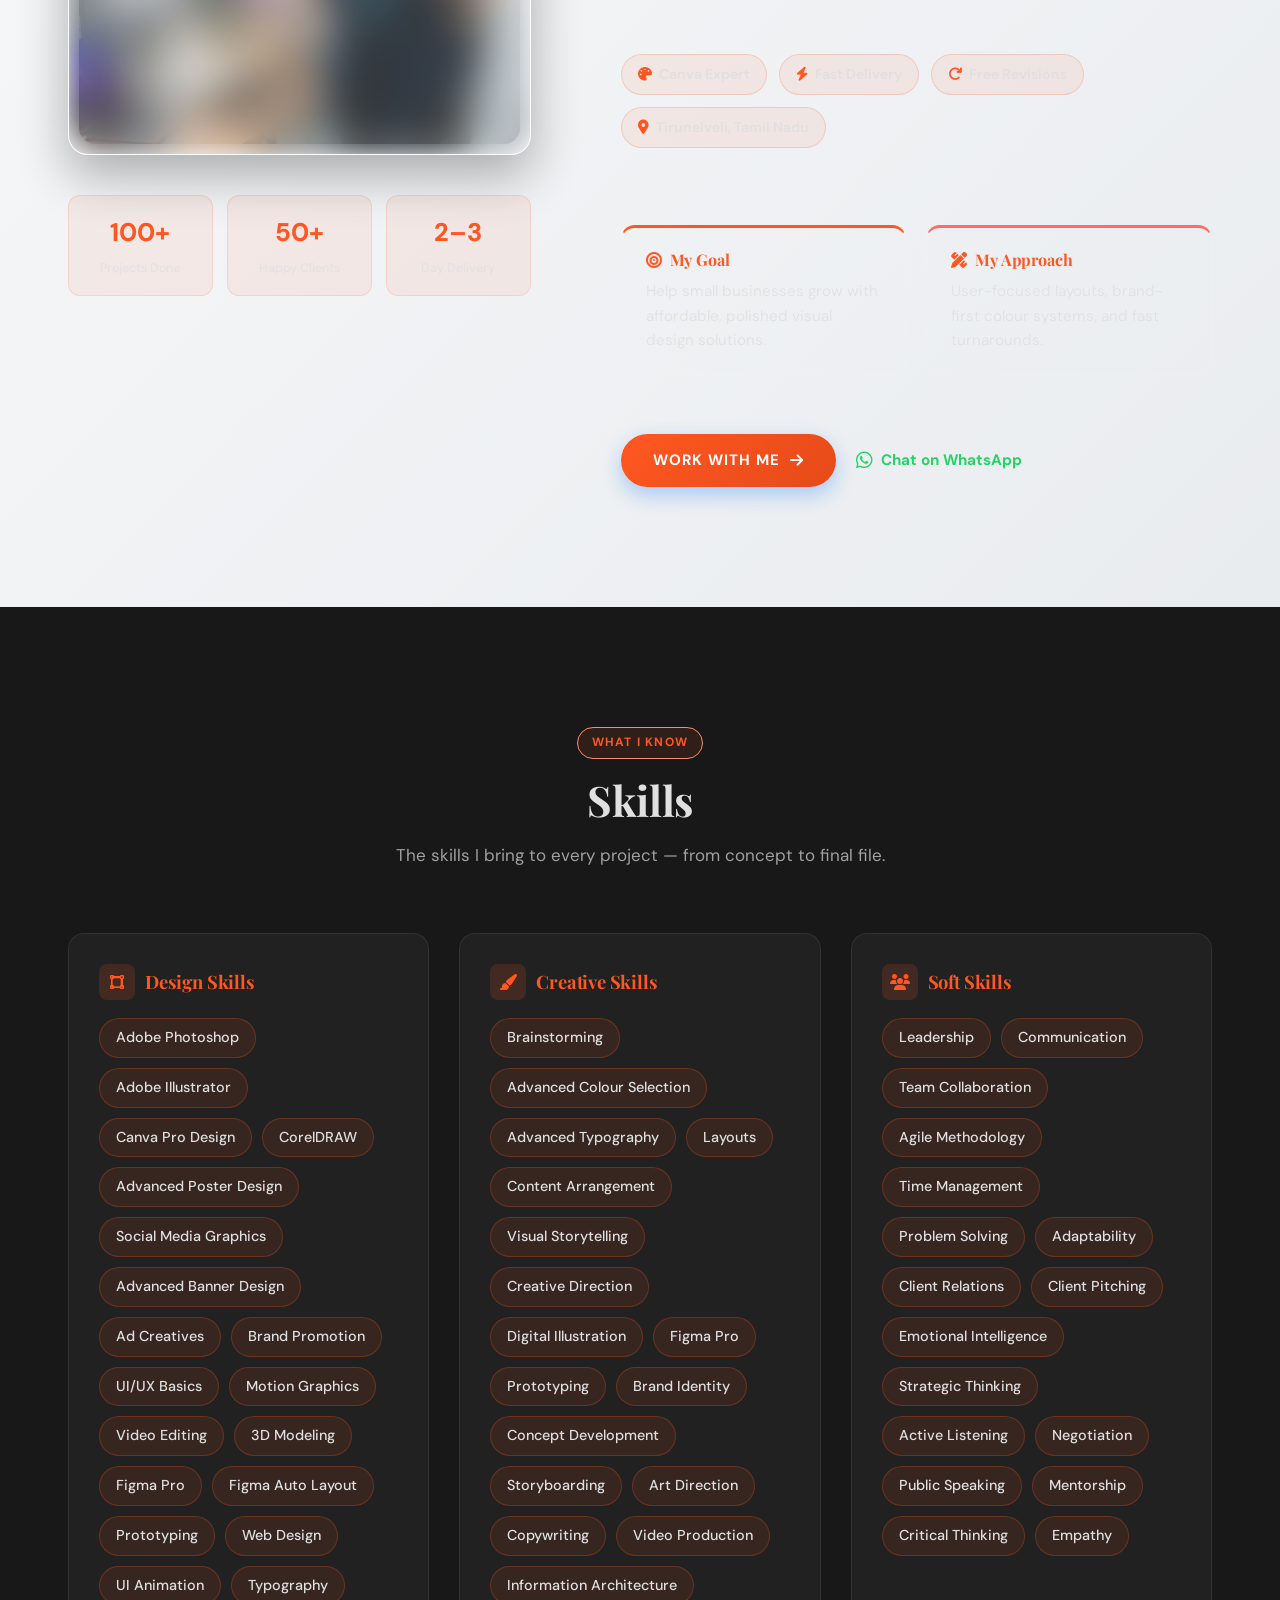
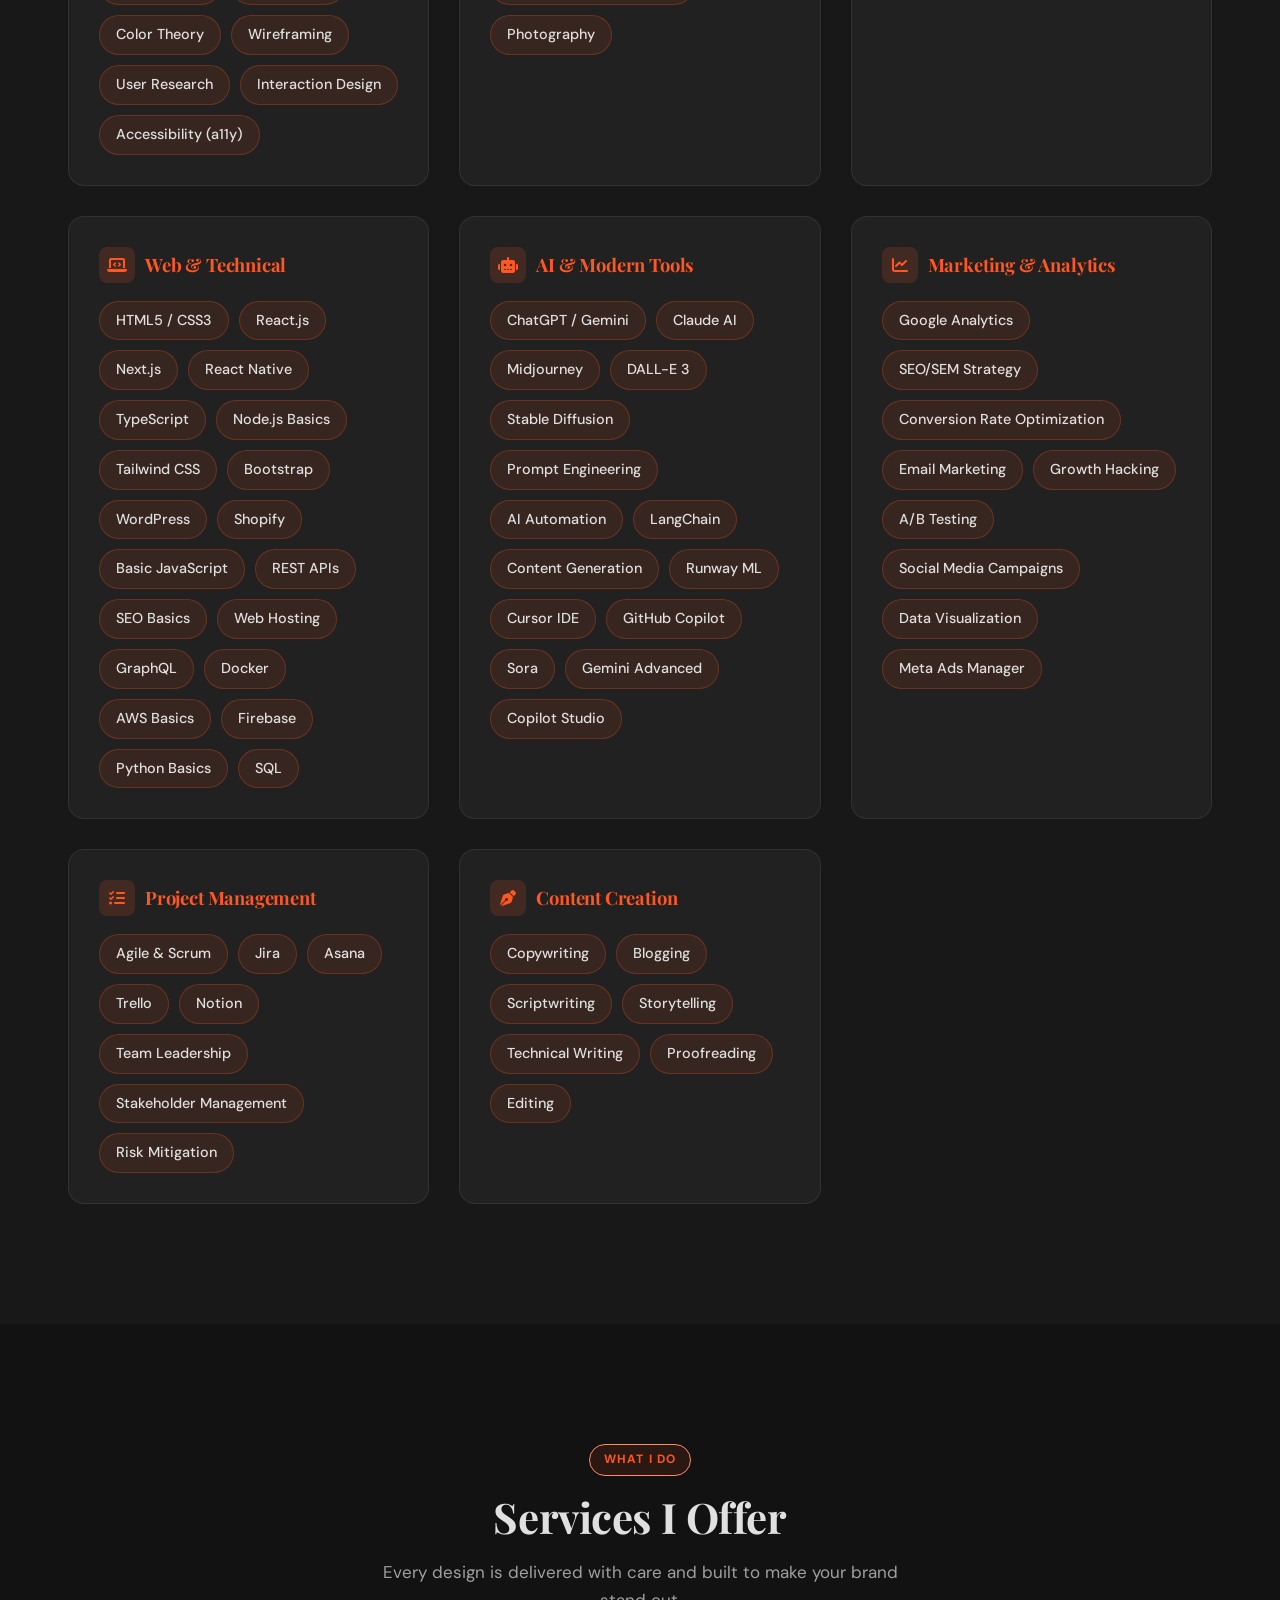
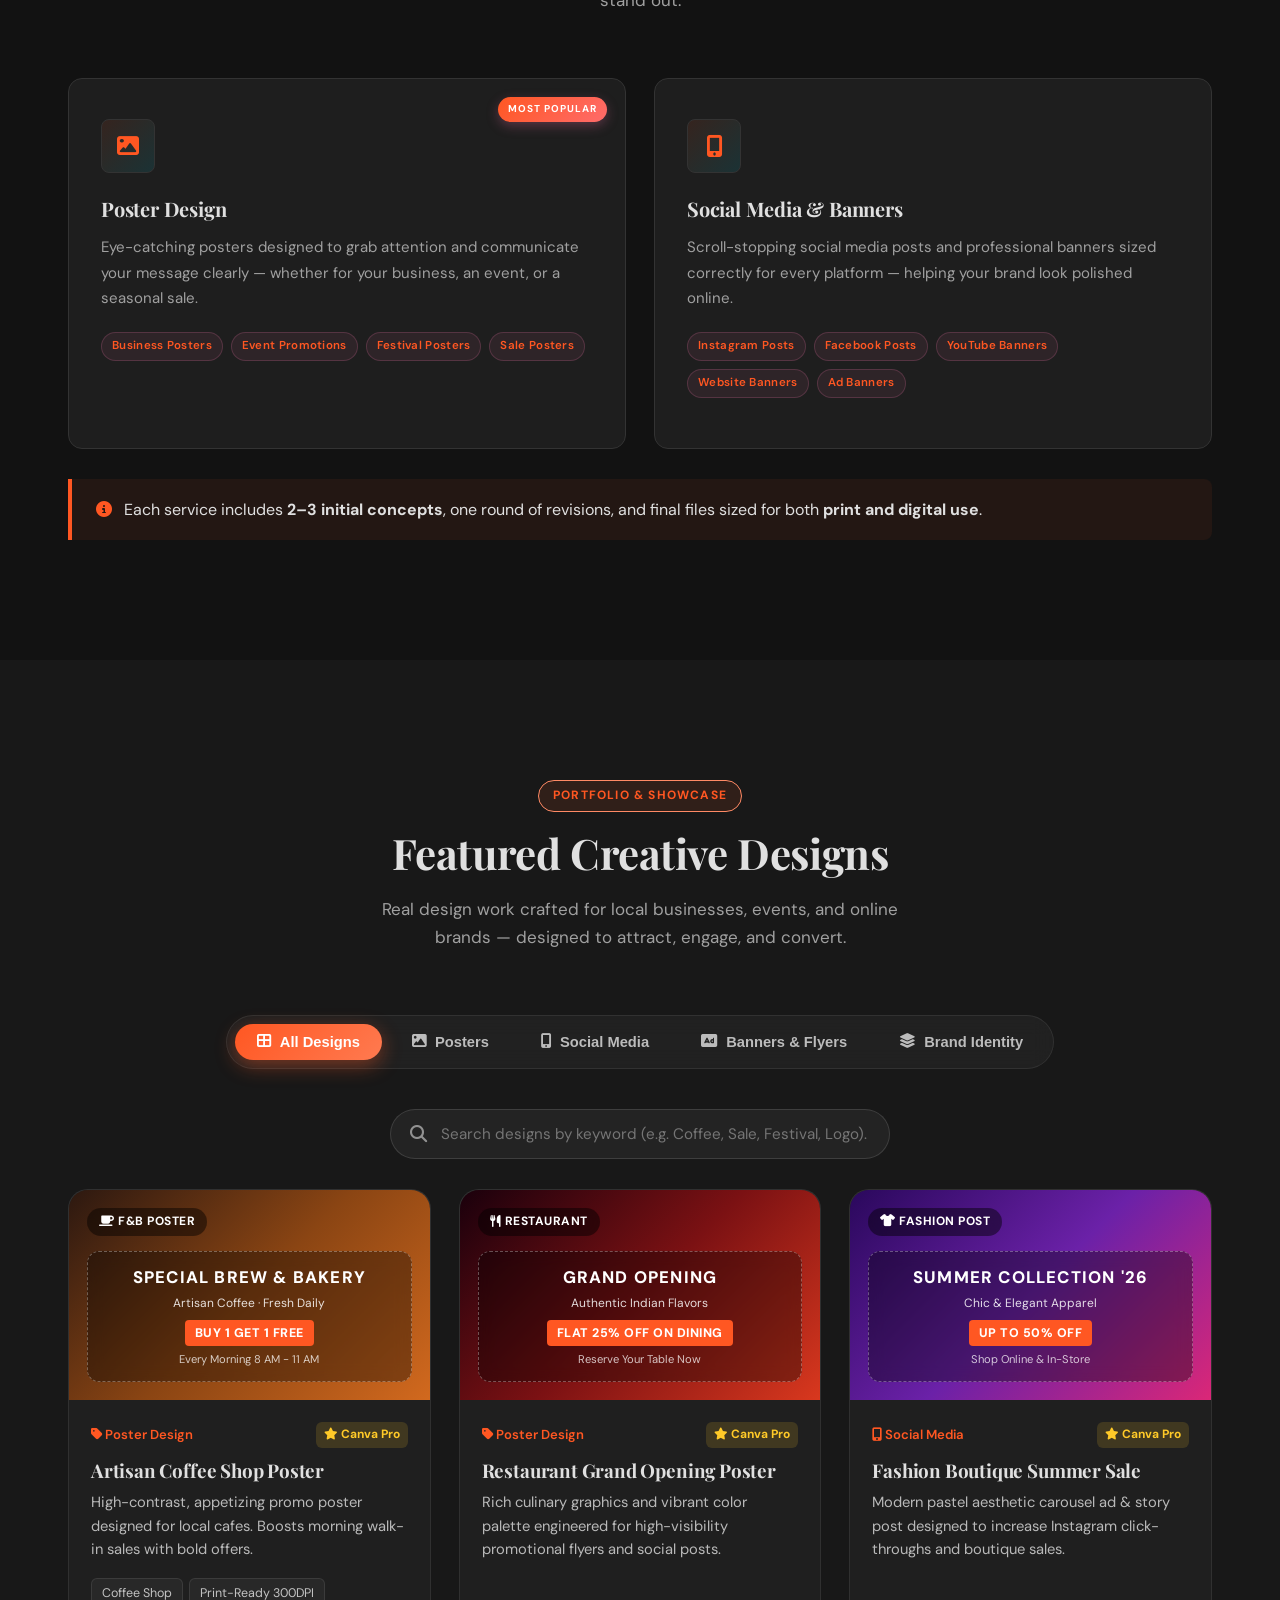
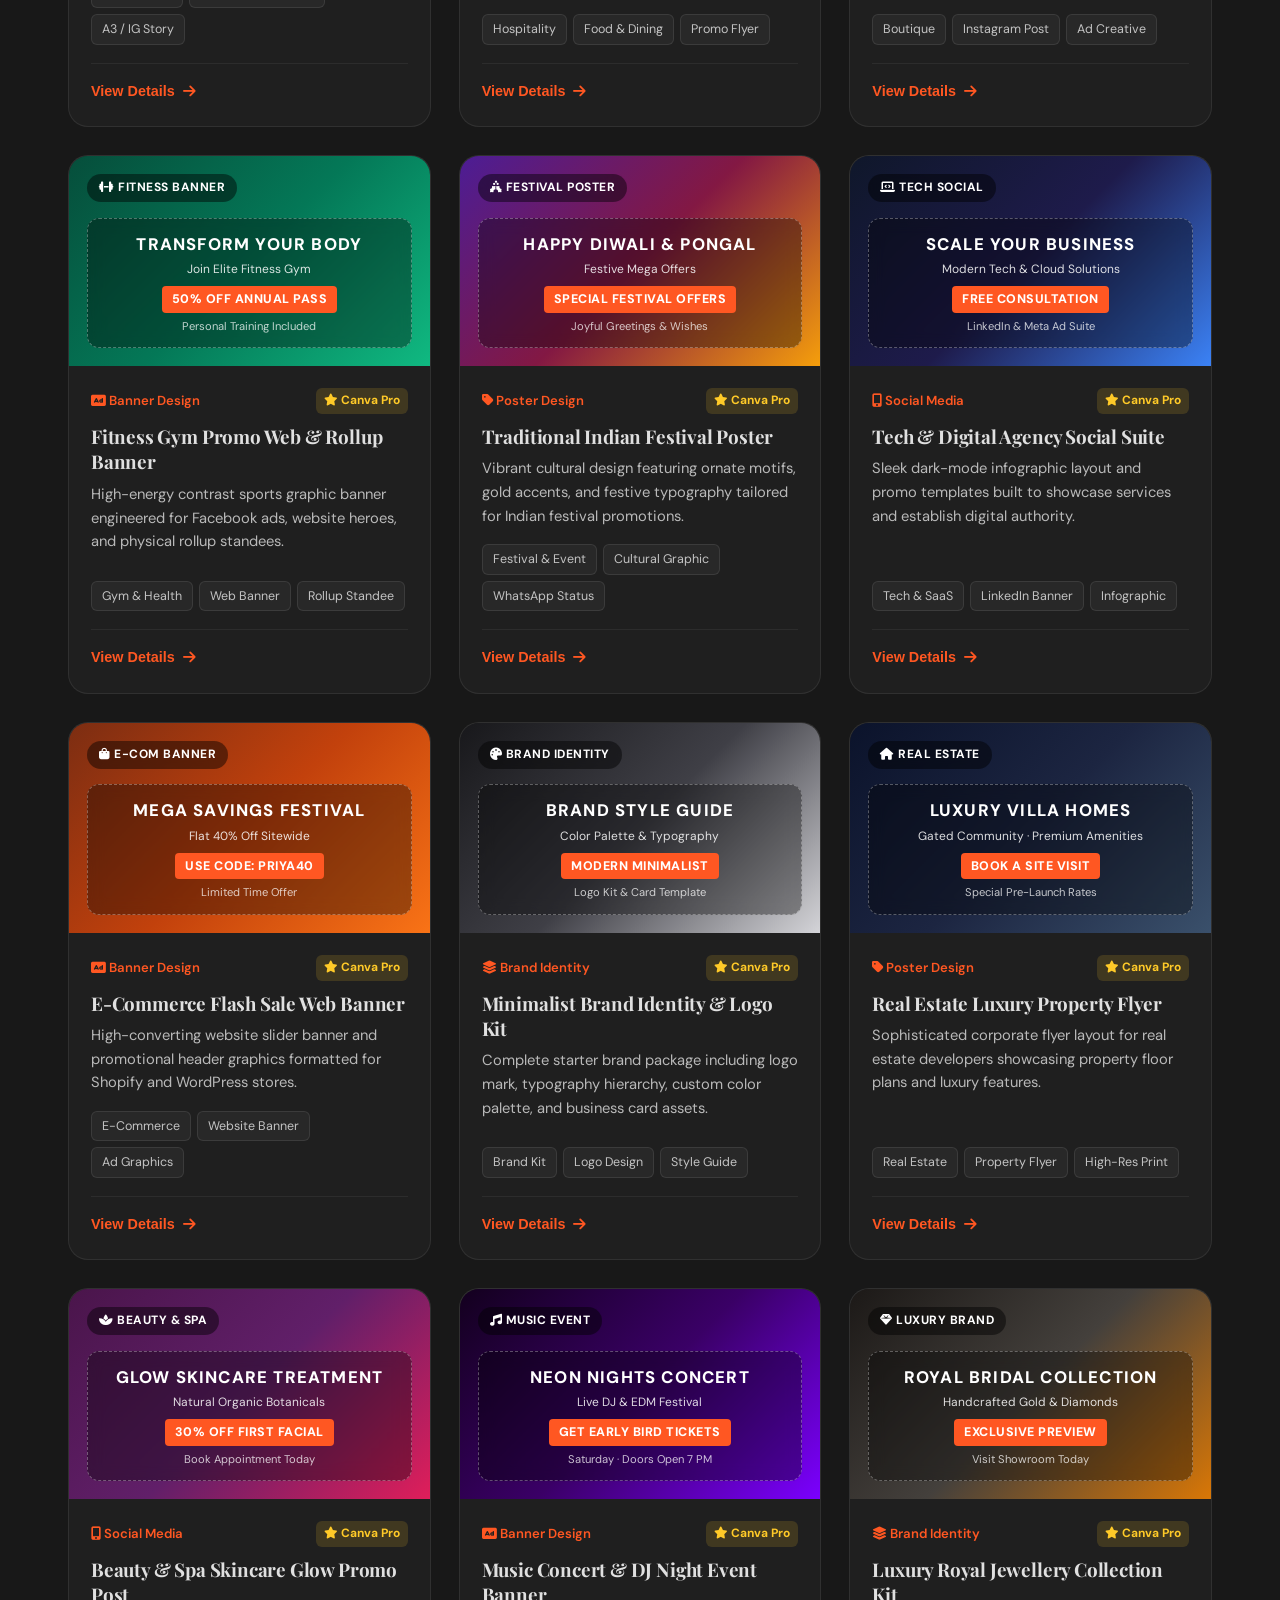
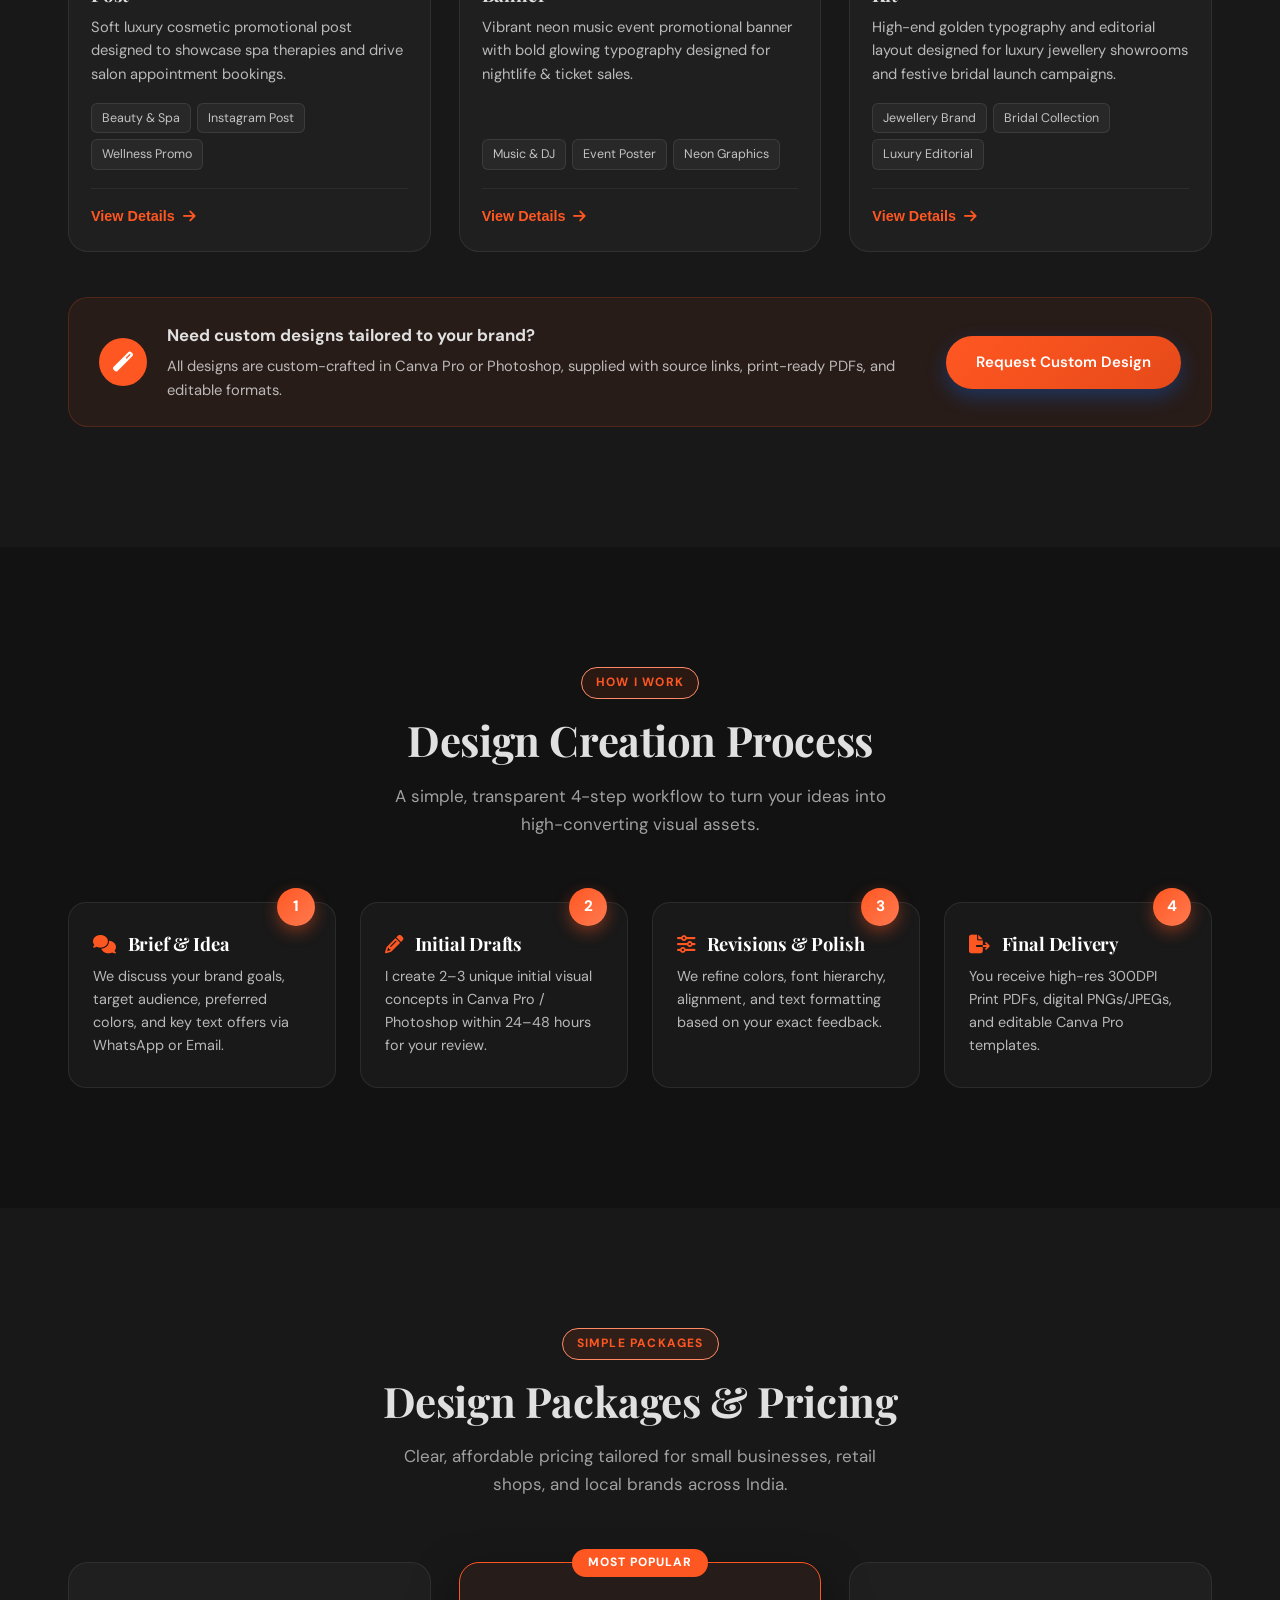
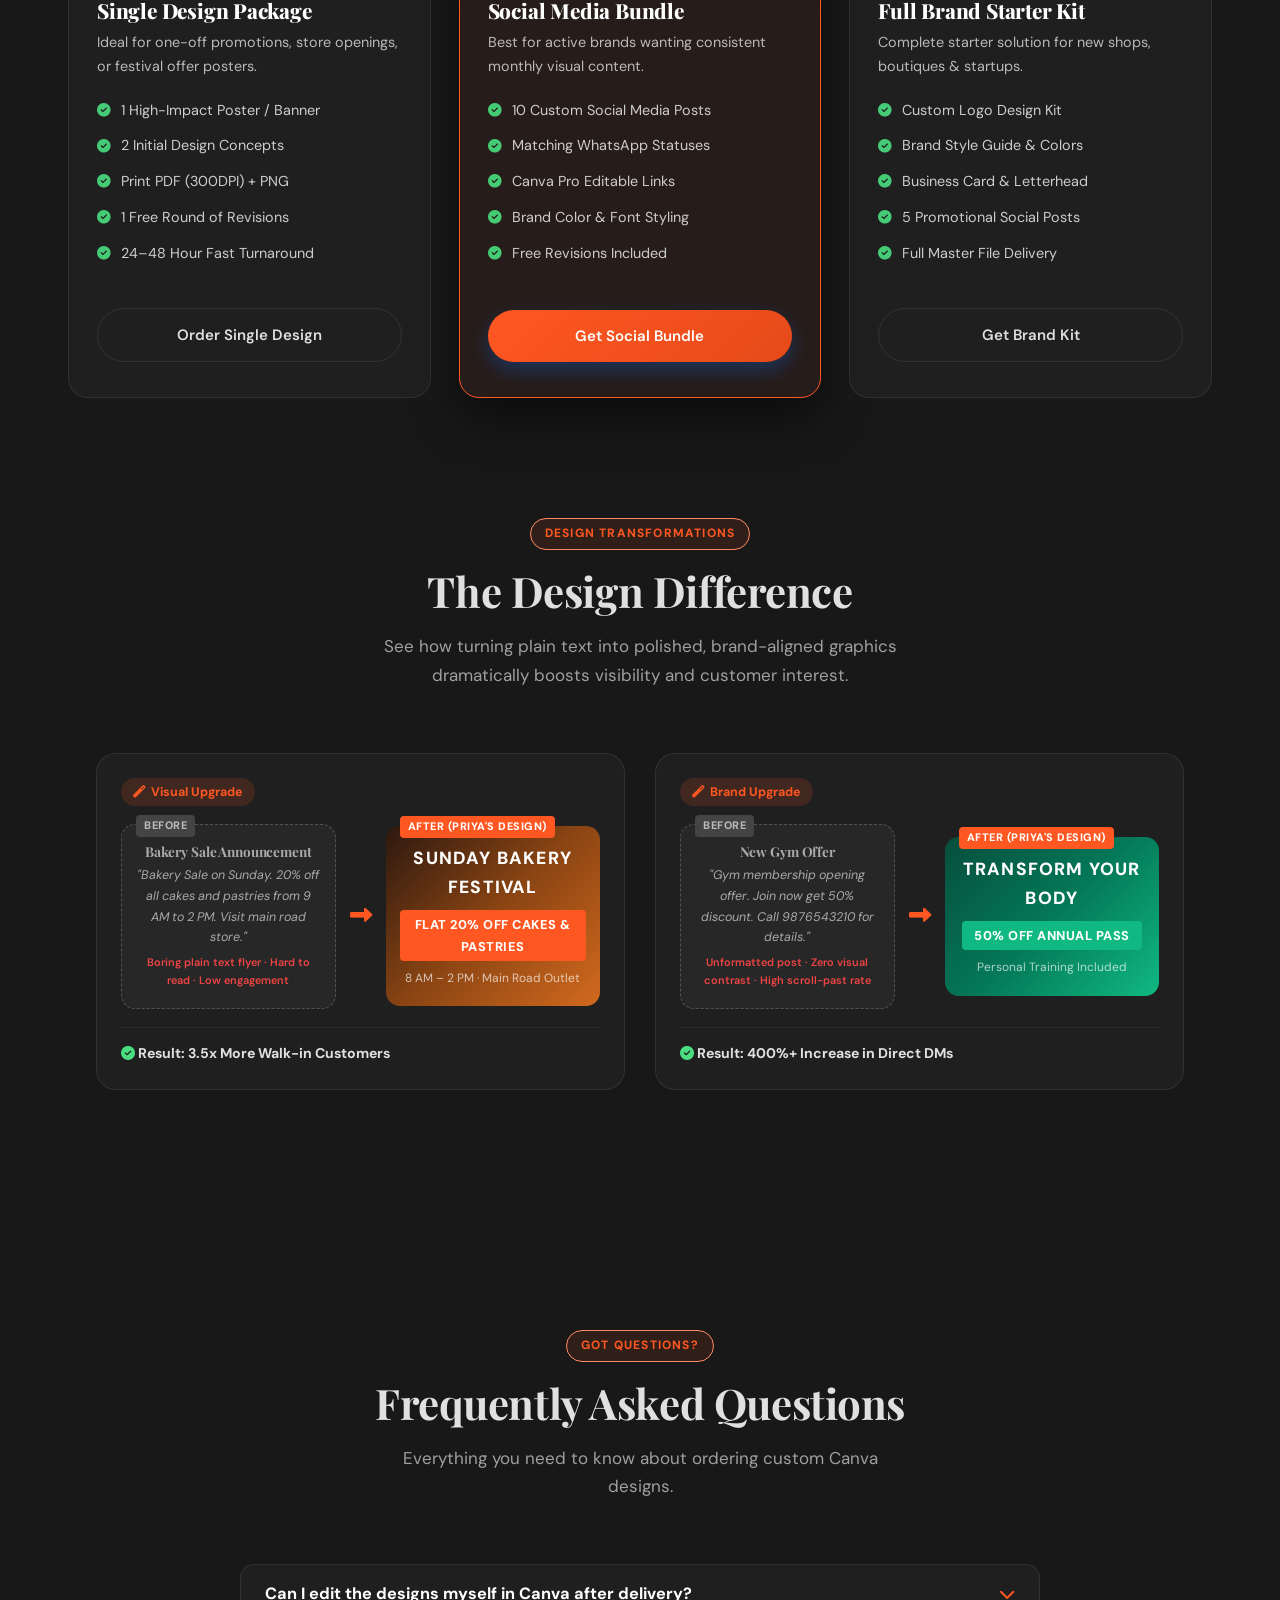
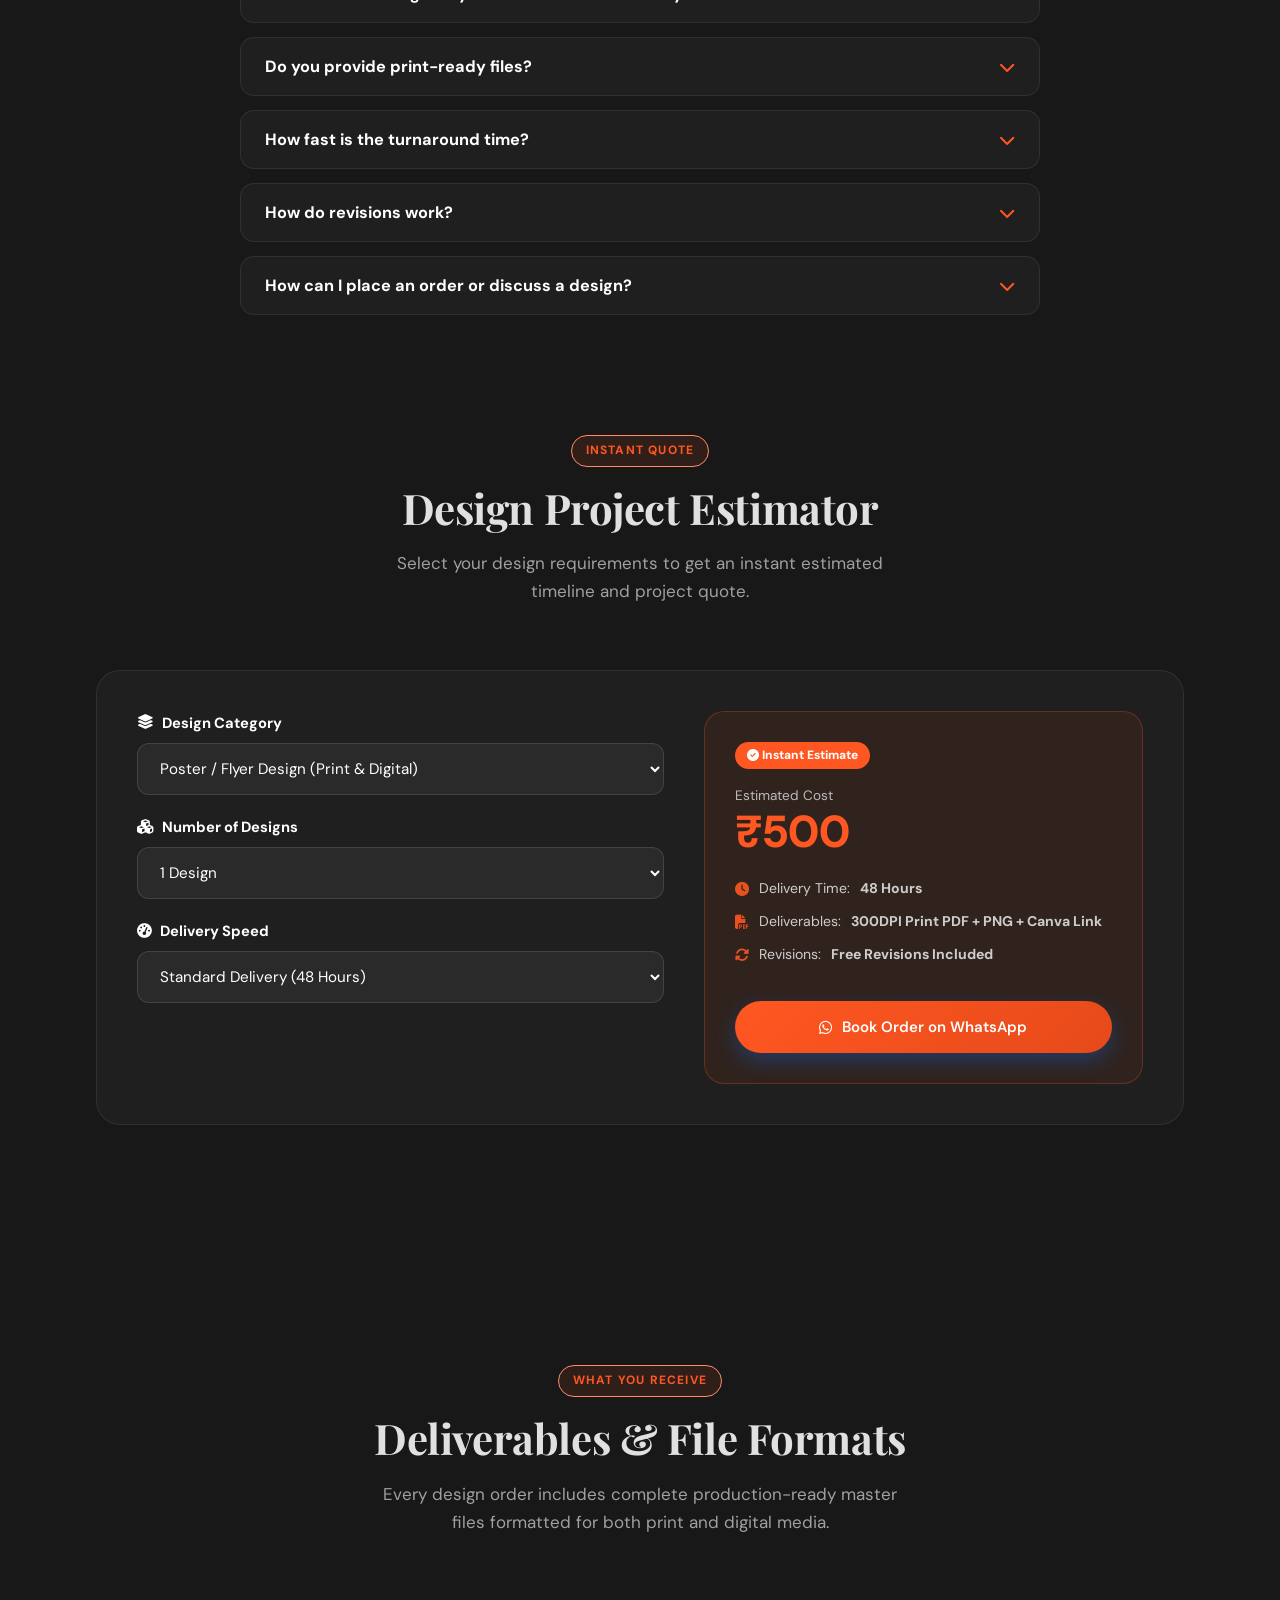
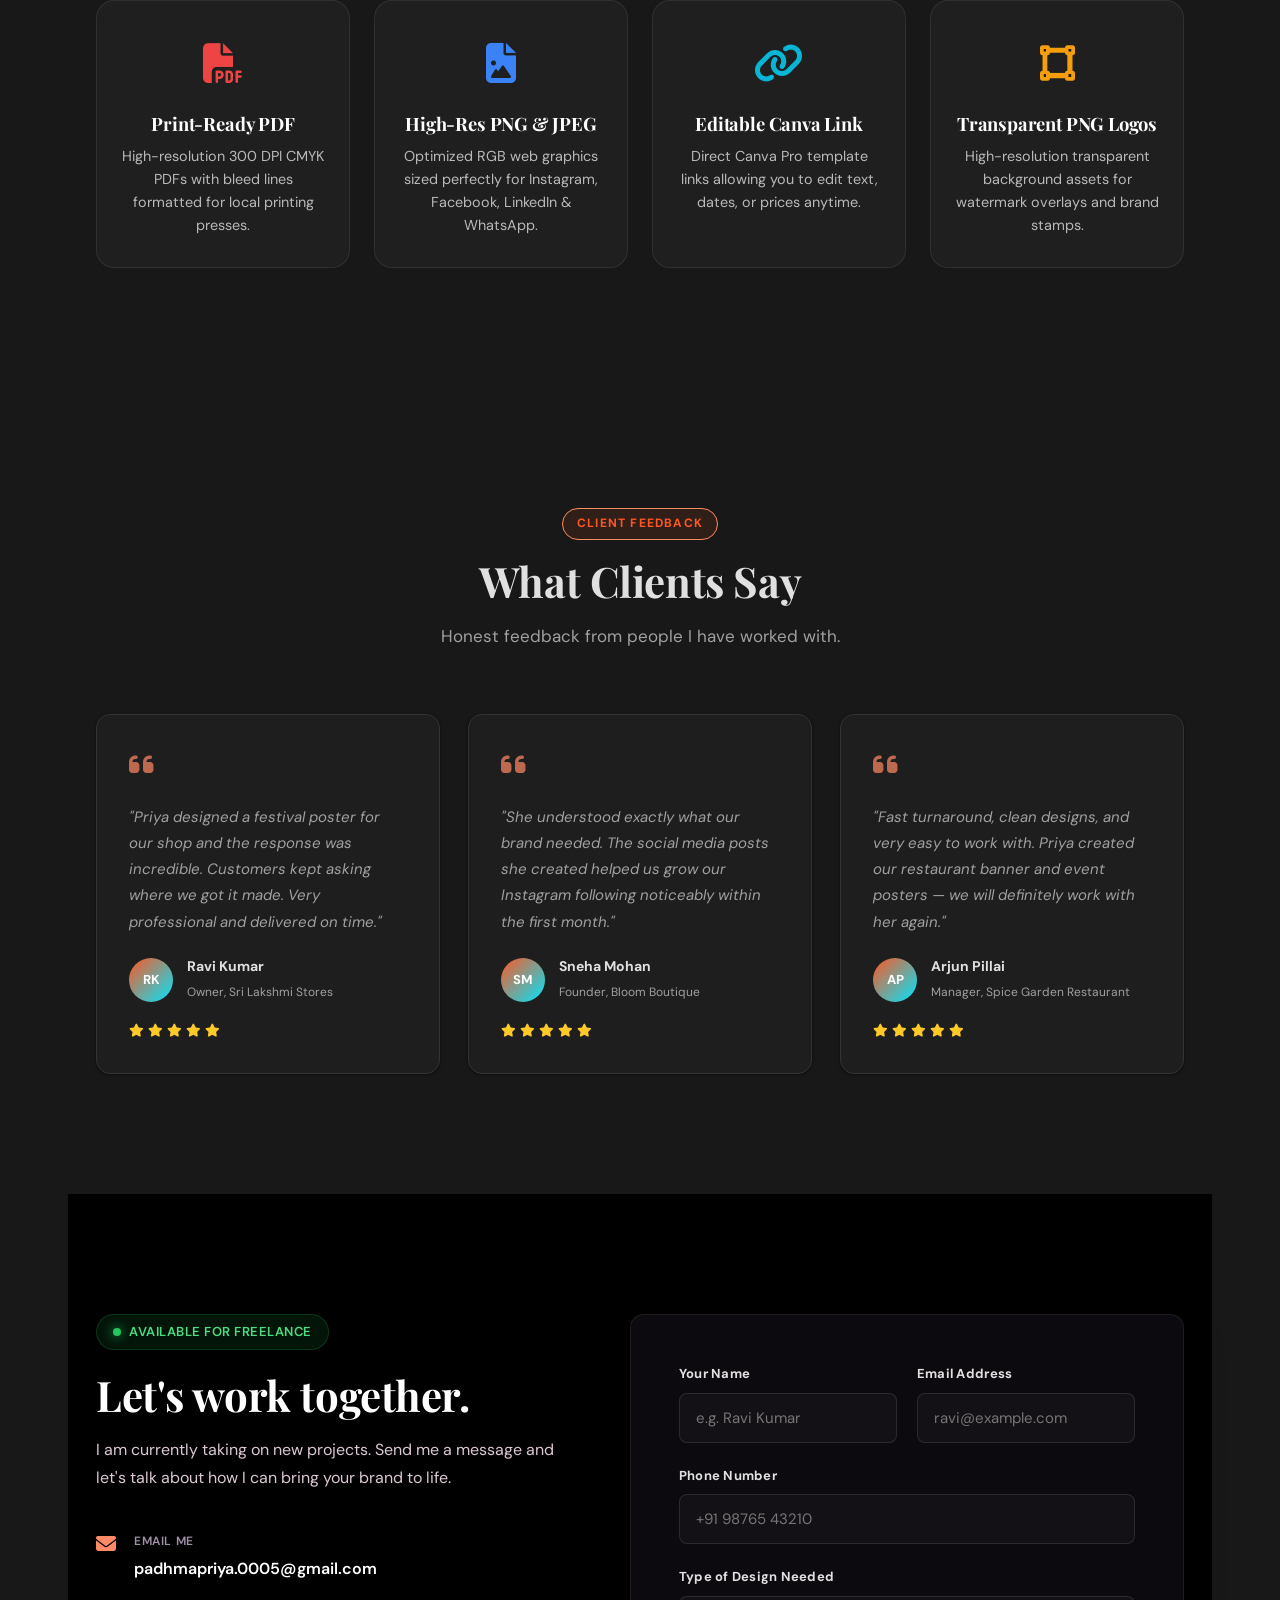
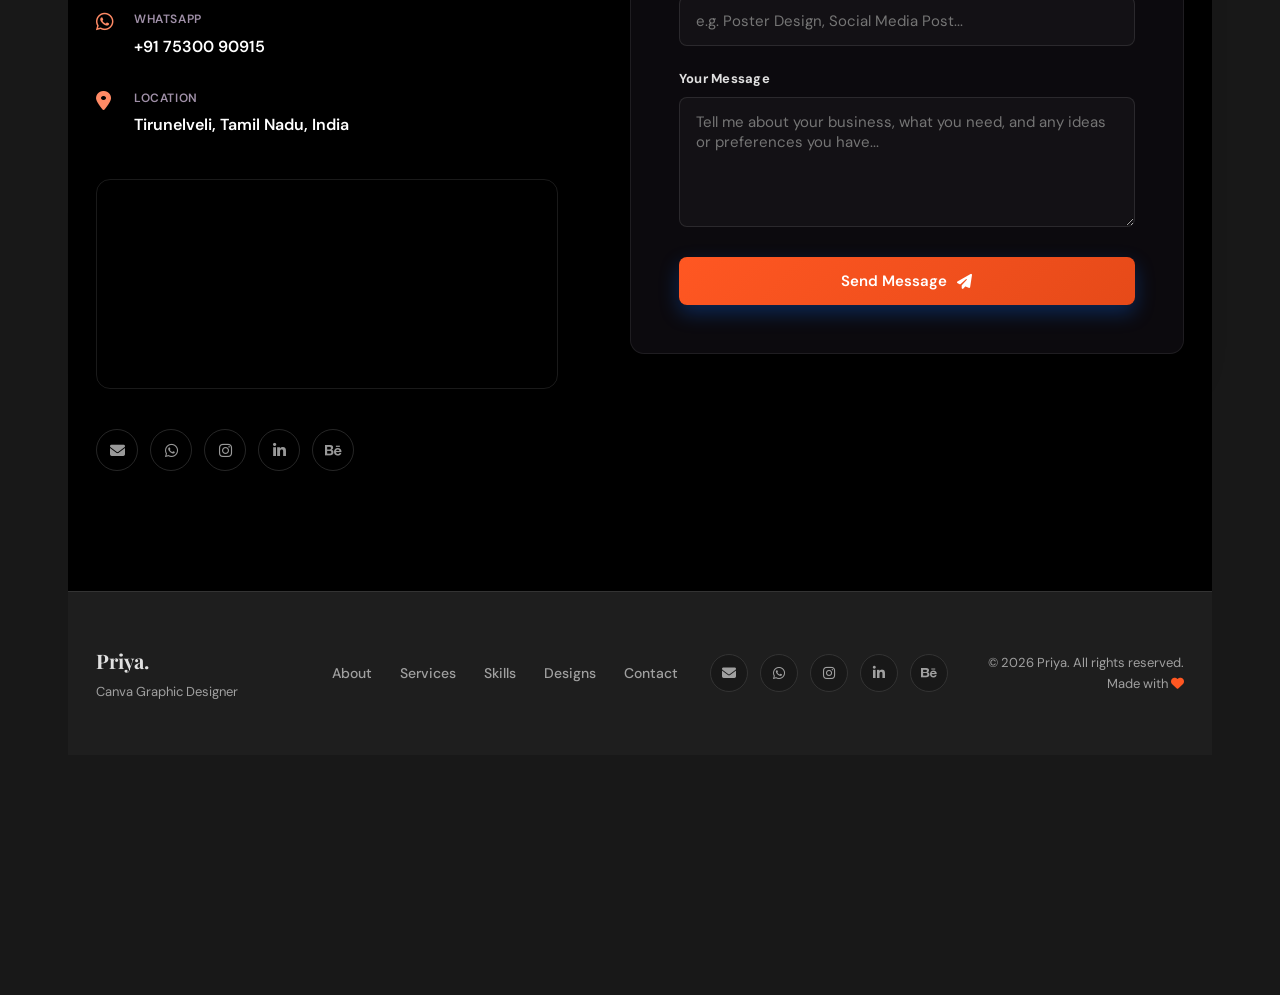
==== commit 0f259289: "o" ====
--- a/index.html
+++ b/index.html
@@ -2481,8 +2481,11 @@
         <div class="container">
             <div class="contact-wrapper">
                 <div class="contact-info">
-                    <span class="section-tag tag-light">Get in Touch</span>
-                    <h2 class="section-title text-white">Let's work together.</h2>
+                    <div class="availability-badge">
+                        <span class="pulse-dot"></span>
+                        Available for Freelance
+                    </div>
+                    <h2 class="section-title text-white" style="margin-top: 0;">Let's work together.</h2>
                     <p class="text-light-gray">I am currently taking on new projects. Send me a message and let's talk about how I can bring your brand to life.</p>
 
                     <div class="contact-methods">
--- a/css/style.css
+++ b/css/style.css
@@ -1537,6 +1537,36 @@
 .contact-info .section-title { margin-top: 12px; margin-bottom: 16px; }
 .contact-info p { margin-bottom: 40px; font-size: 16px; line-height: 1.75; }
 
+.availability-badge {
+    display: inline-flex;
+    align-items: center;
+    gap: 8px;
+    padding: 6px 16px;
+    background: rgba(34, 197, 94, 0.1);
+    border: 1px solid rgba(34, 197, 94, 0.2);
+    border-radius: 30px;
+    margin-bottom: 20px;
+    font-size: 13px;
+    font-weight: 600;
+    color: #4ade80;
+    text-transform: uppercase;
+    letter-spacing: 0.5px;
+}
+.pulse-dot {
+    display: block;
+    width: 8px;
+    height: 8px;
+    background: #22c55e;
+    border-radius: 50%;
+    box-shadow: 0 0 12px #22c55e;
+    animation: pulse-green 2s infinite;
+}
+@keyframes pulse-green {
+    0% { box-shadow: 0 0 0 0 rgba(34, 197, 94, 0.7); }
+    70% { box-shadow: 0 0 0 10px rgba(34, 197, 94, 0); }
+    100% { box-shadow: 0 0 0 0 rgba(34, 197, 94, 0); }
+}
+
 .contact-methods {
     display: flex;
     flex-direction: column;
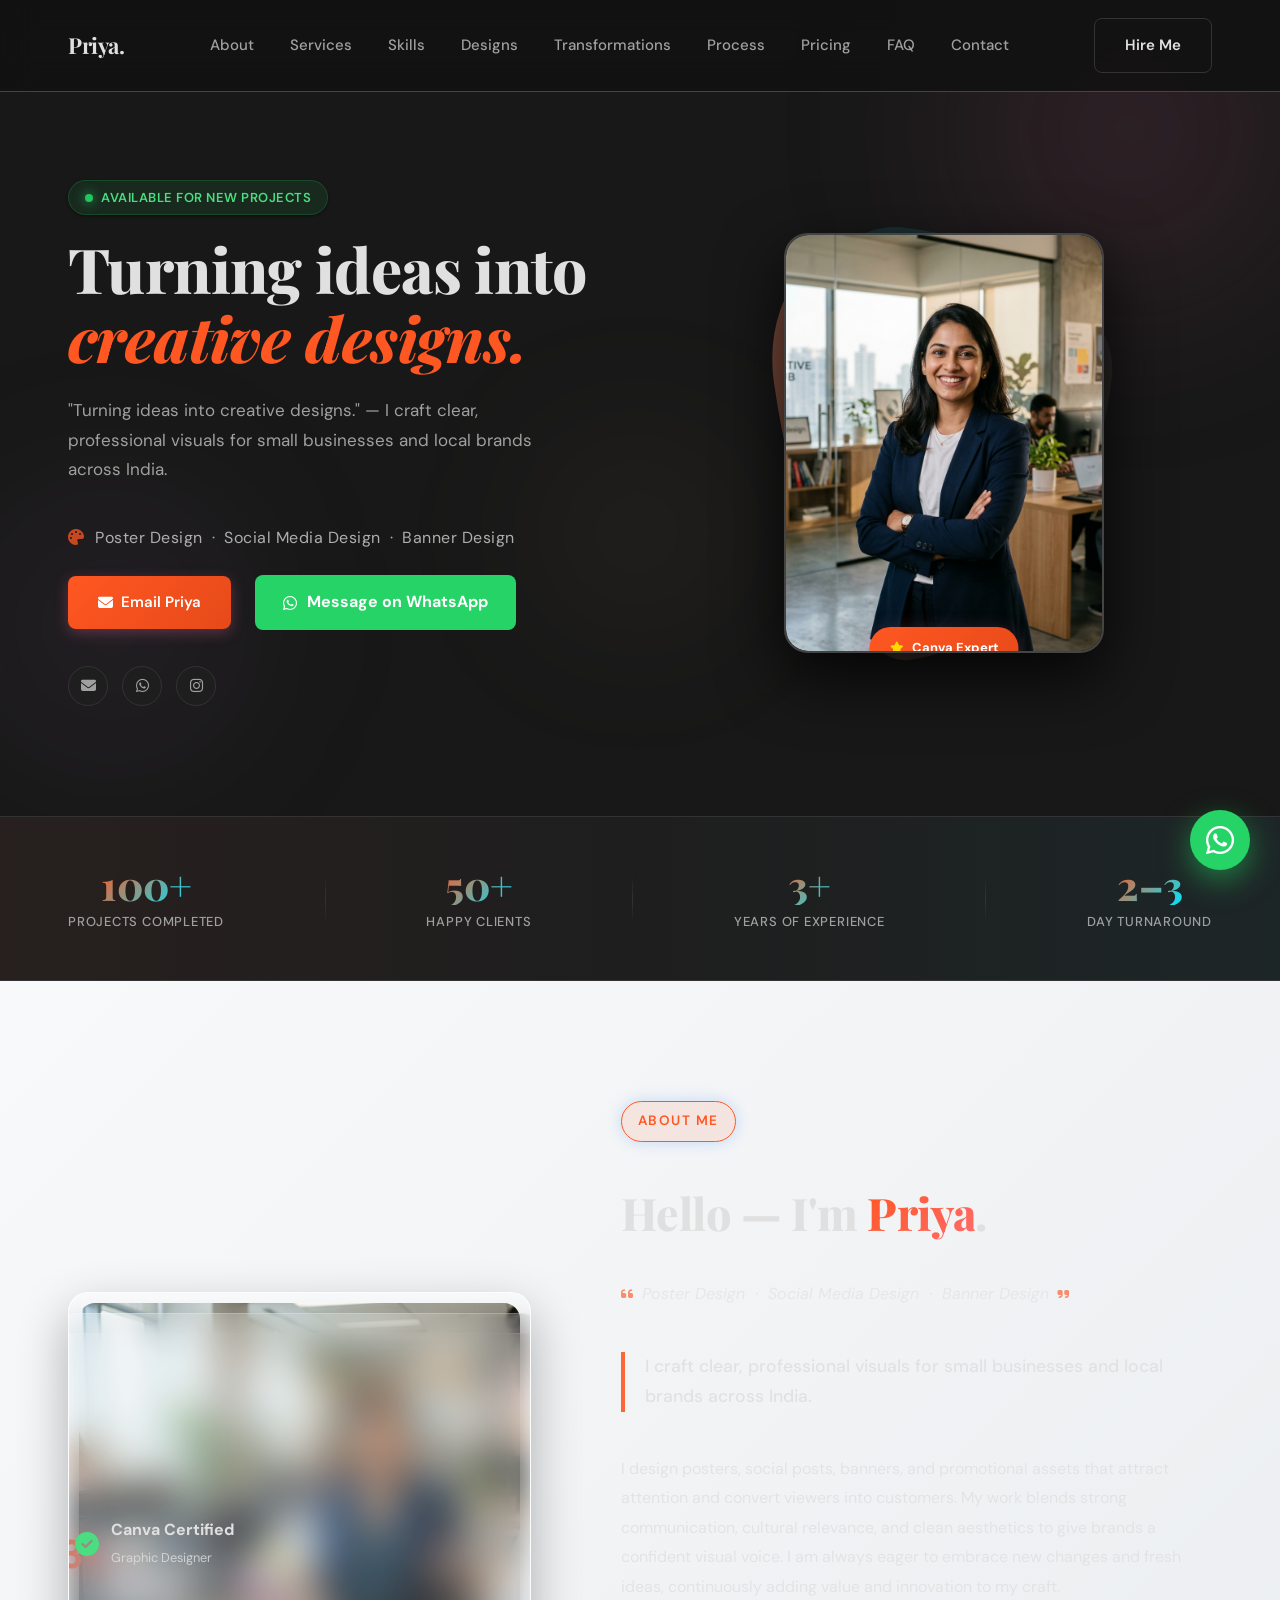
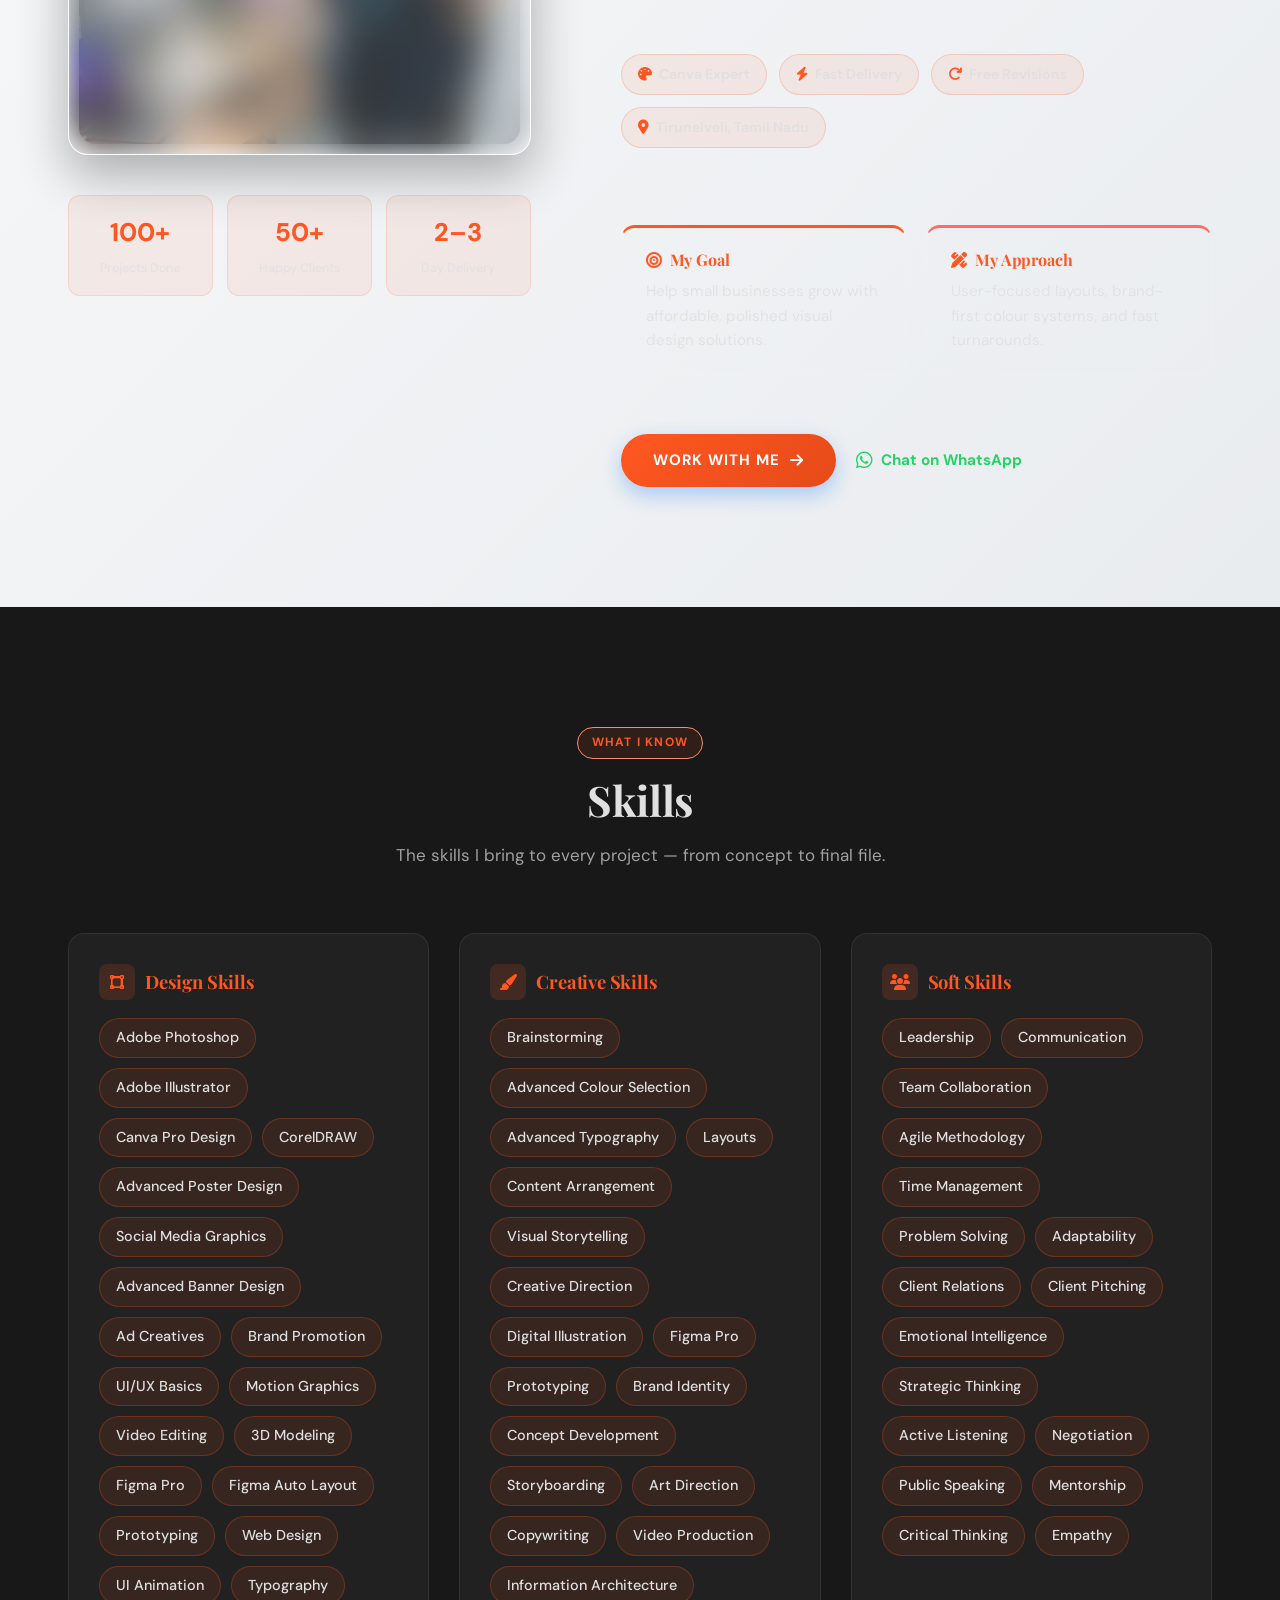
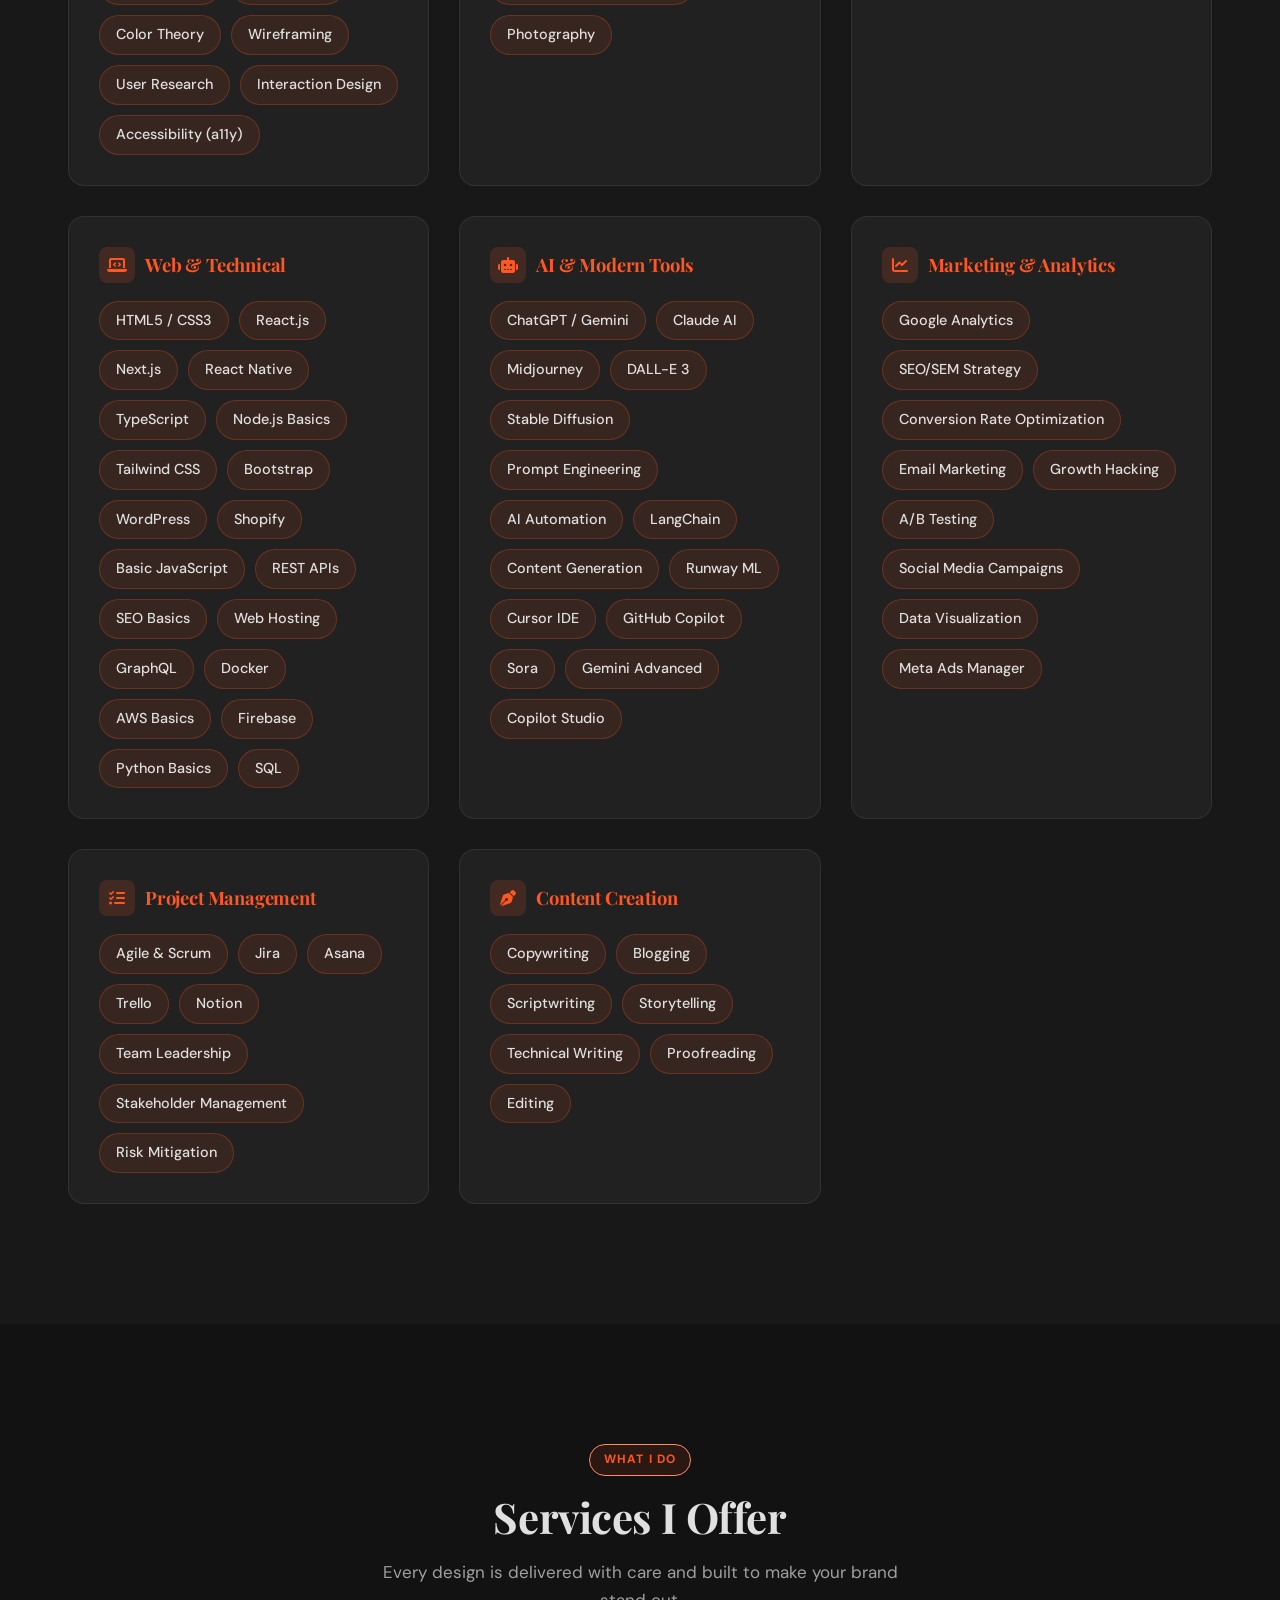
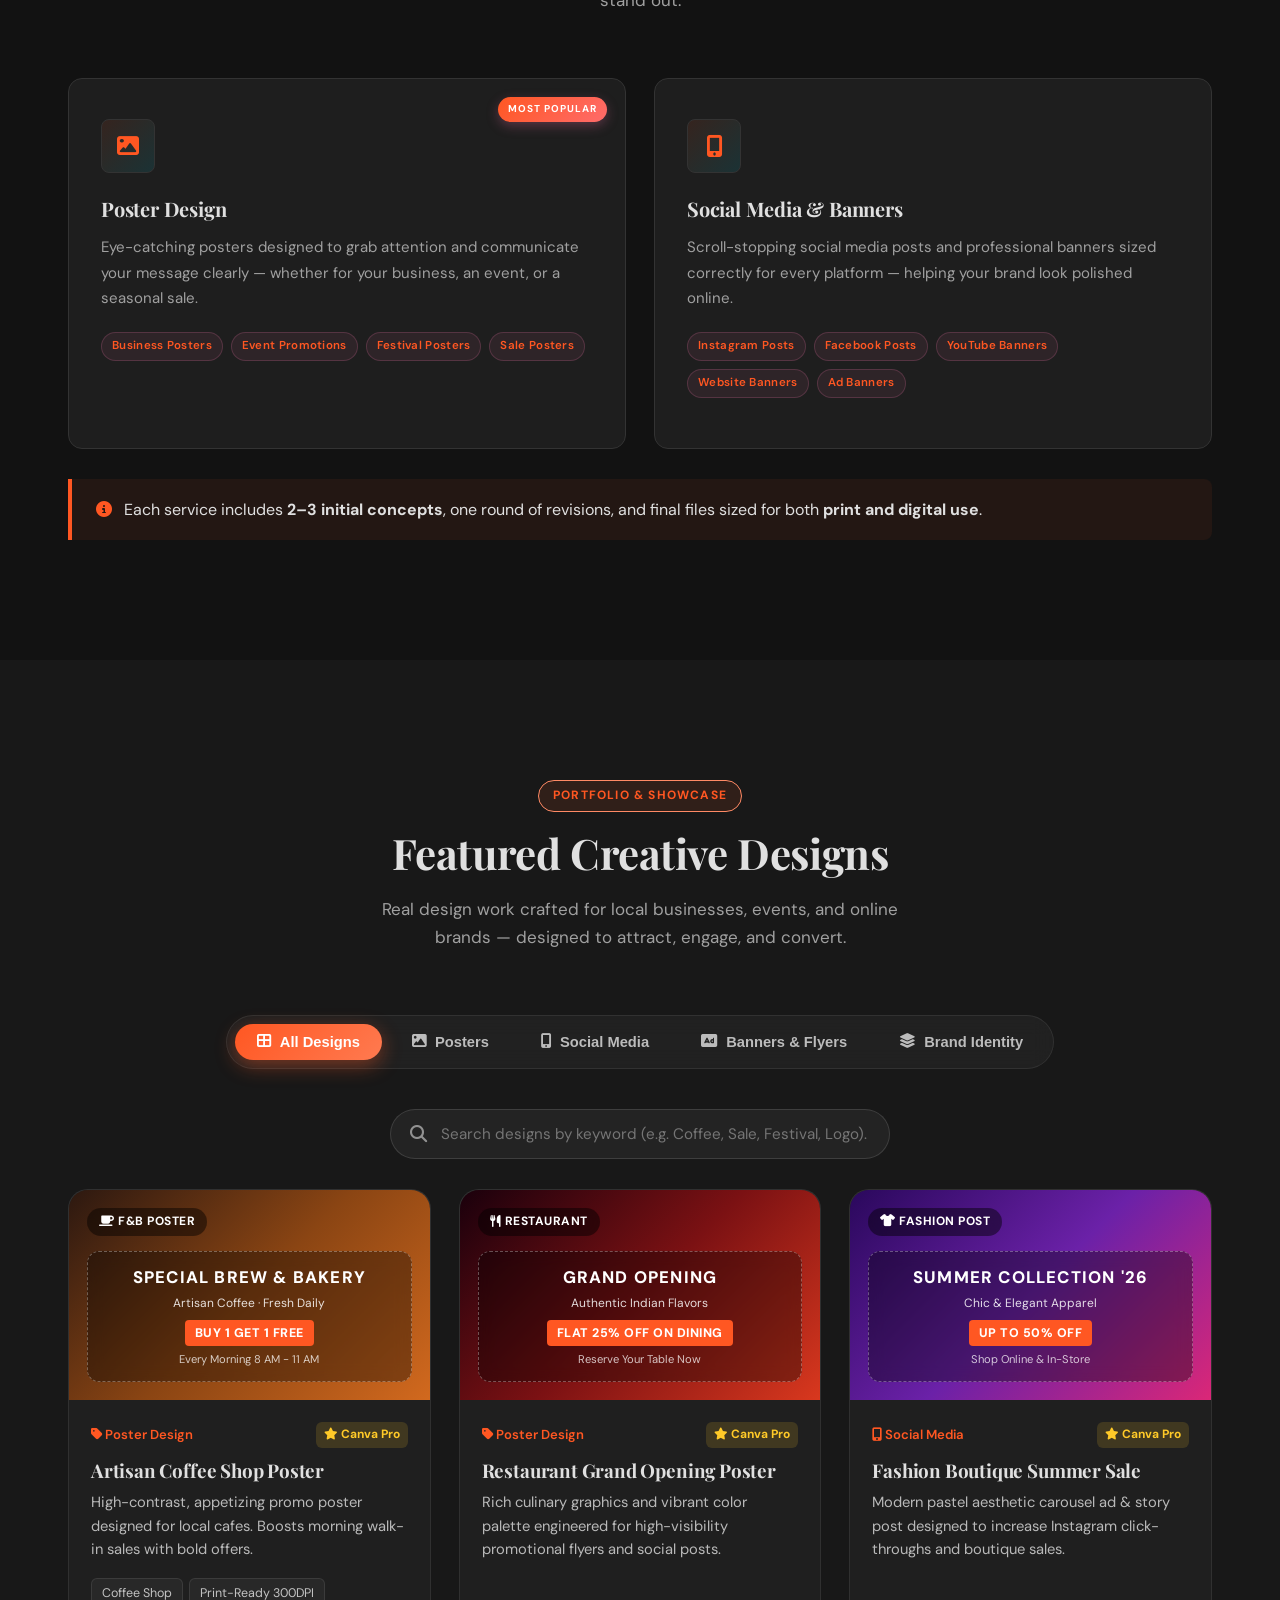
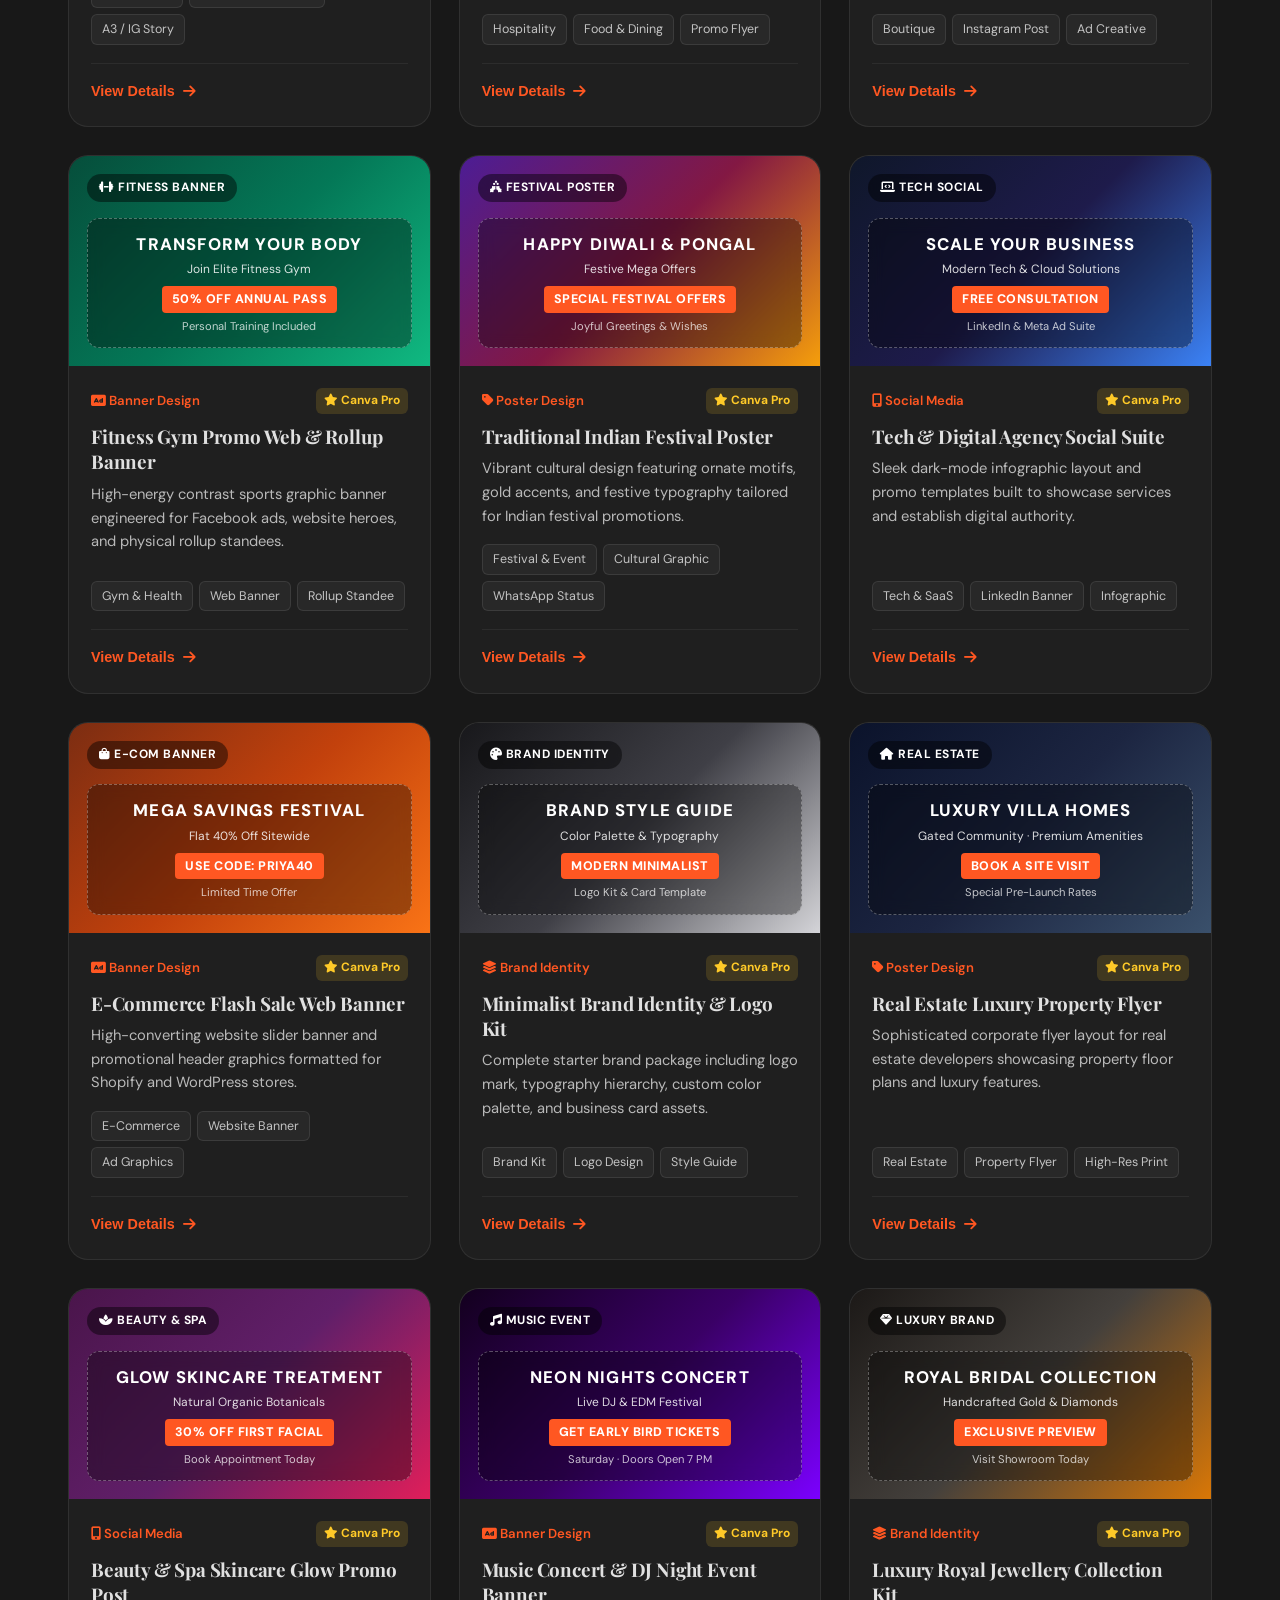
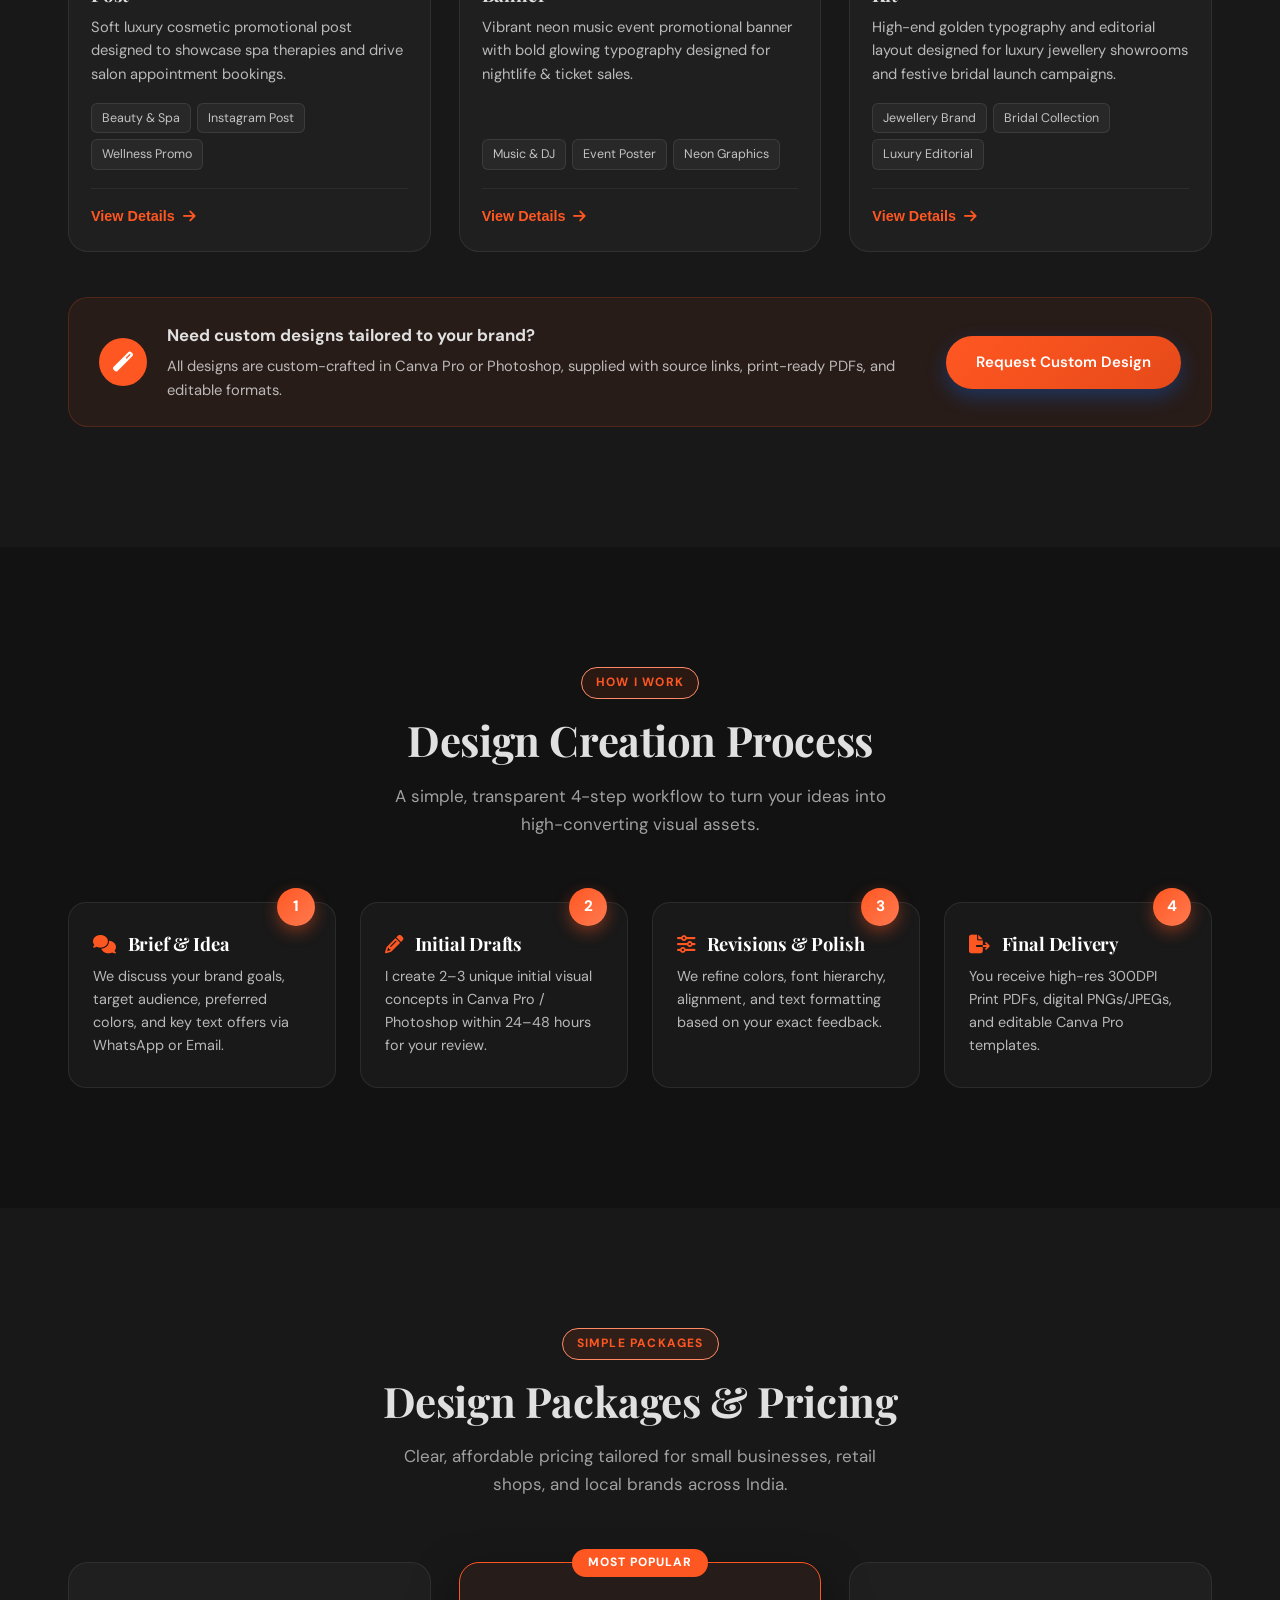
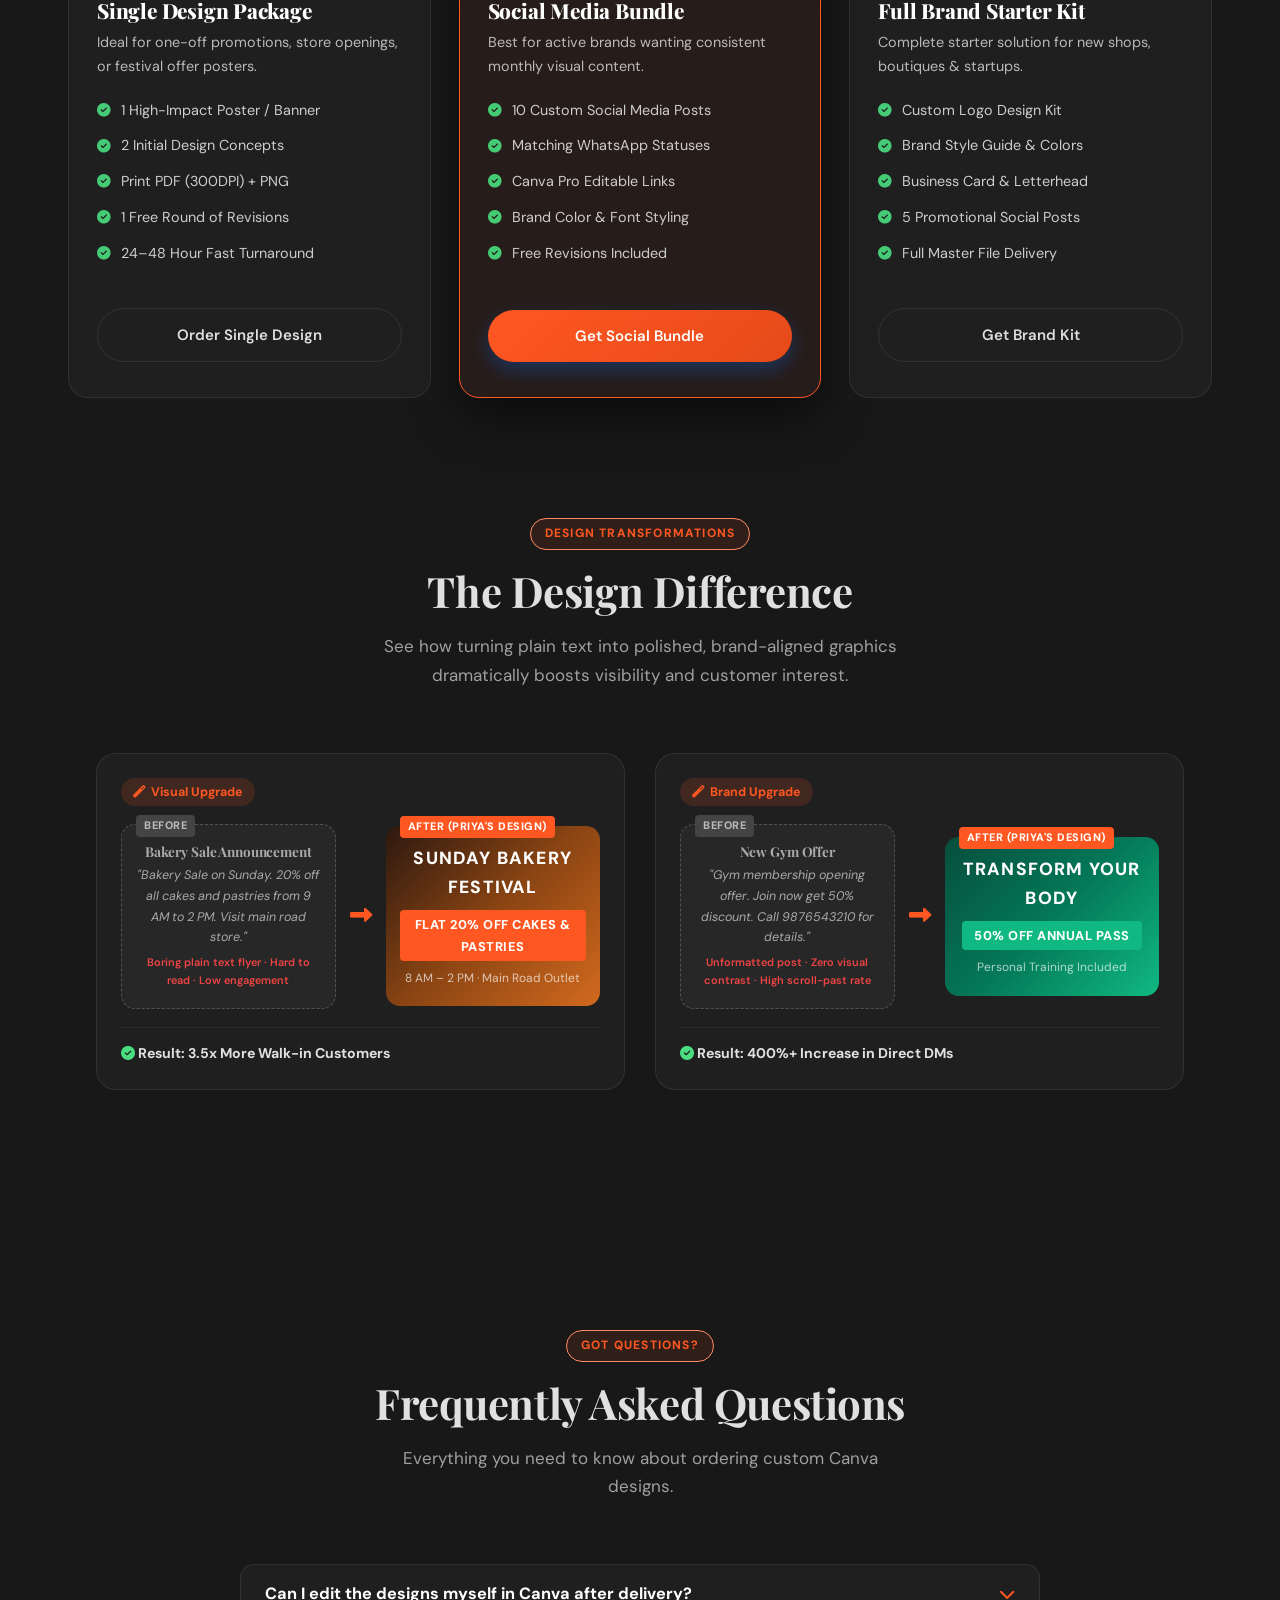
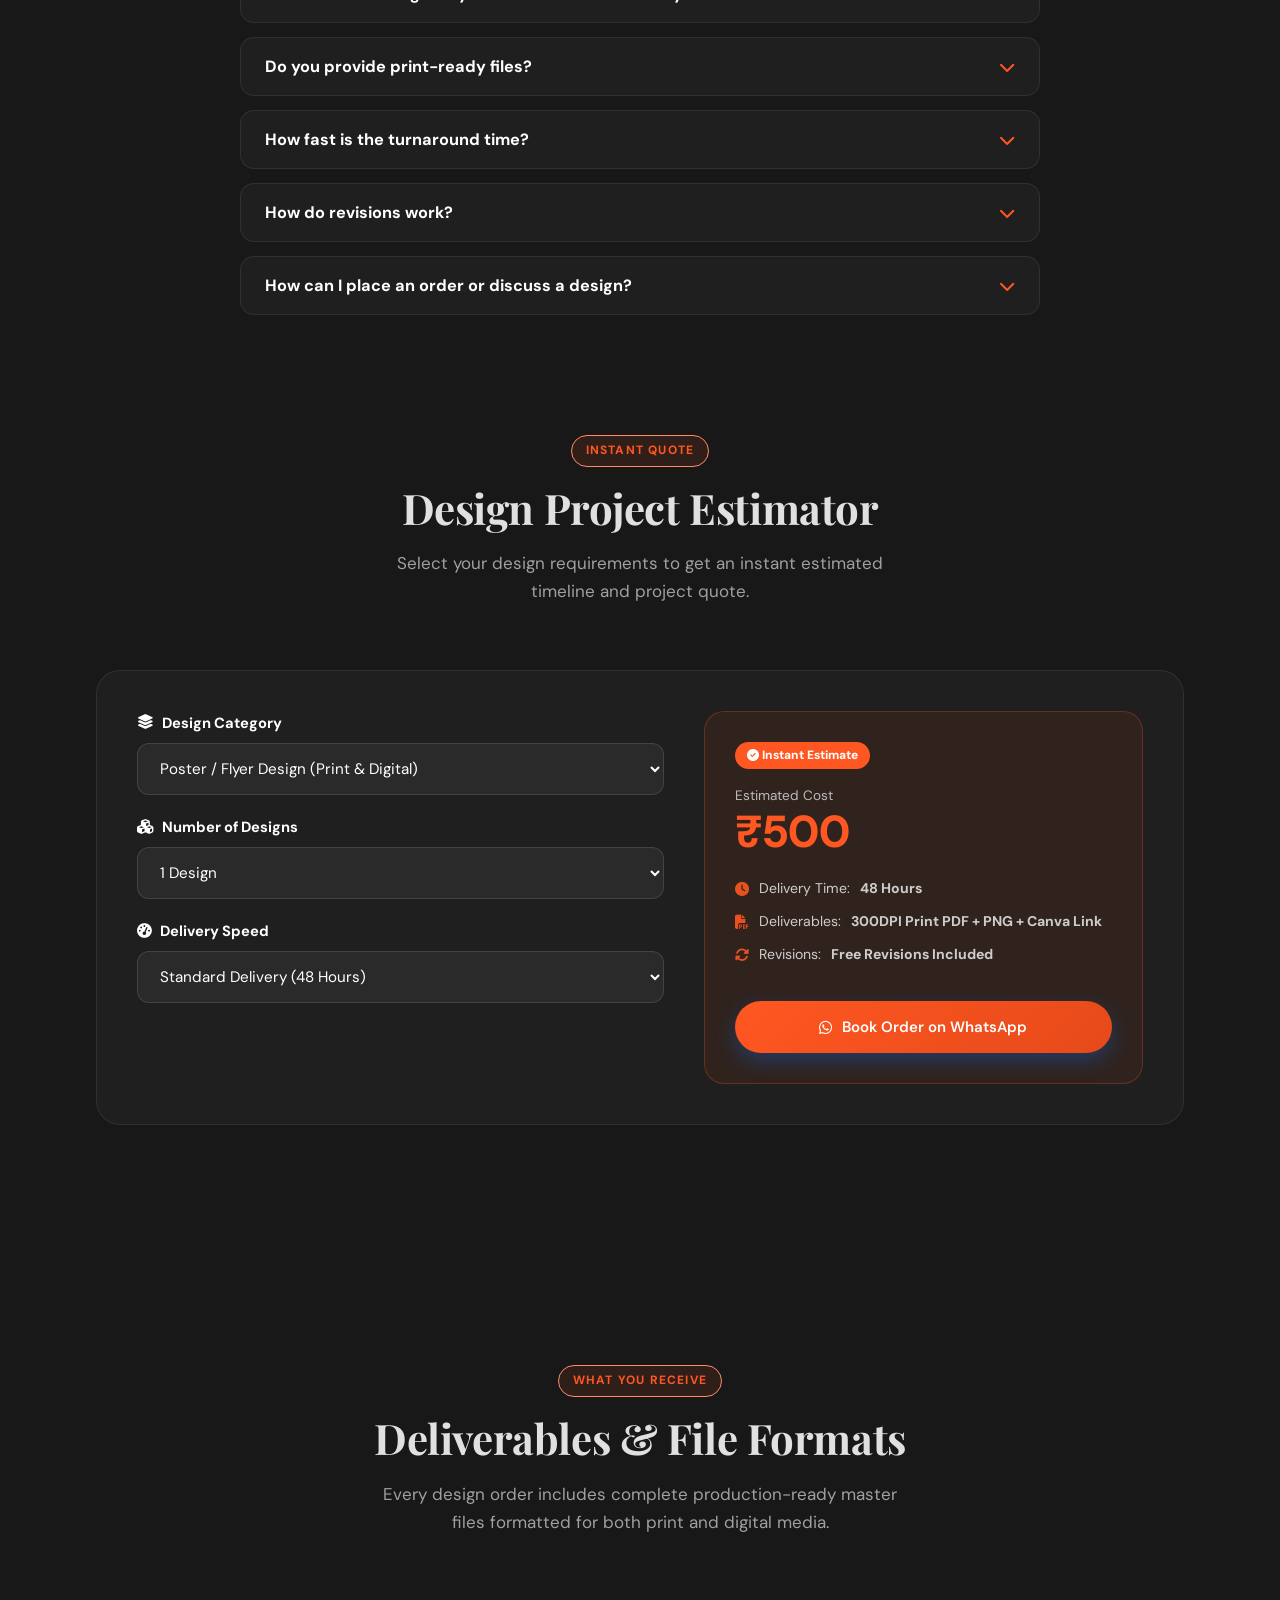
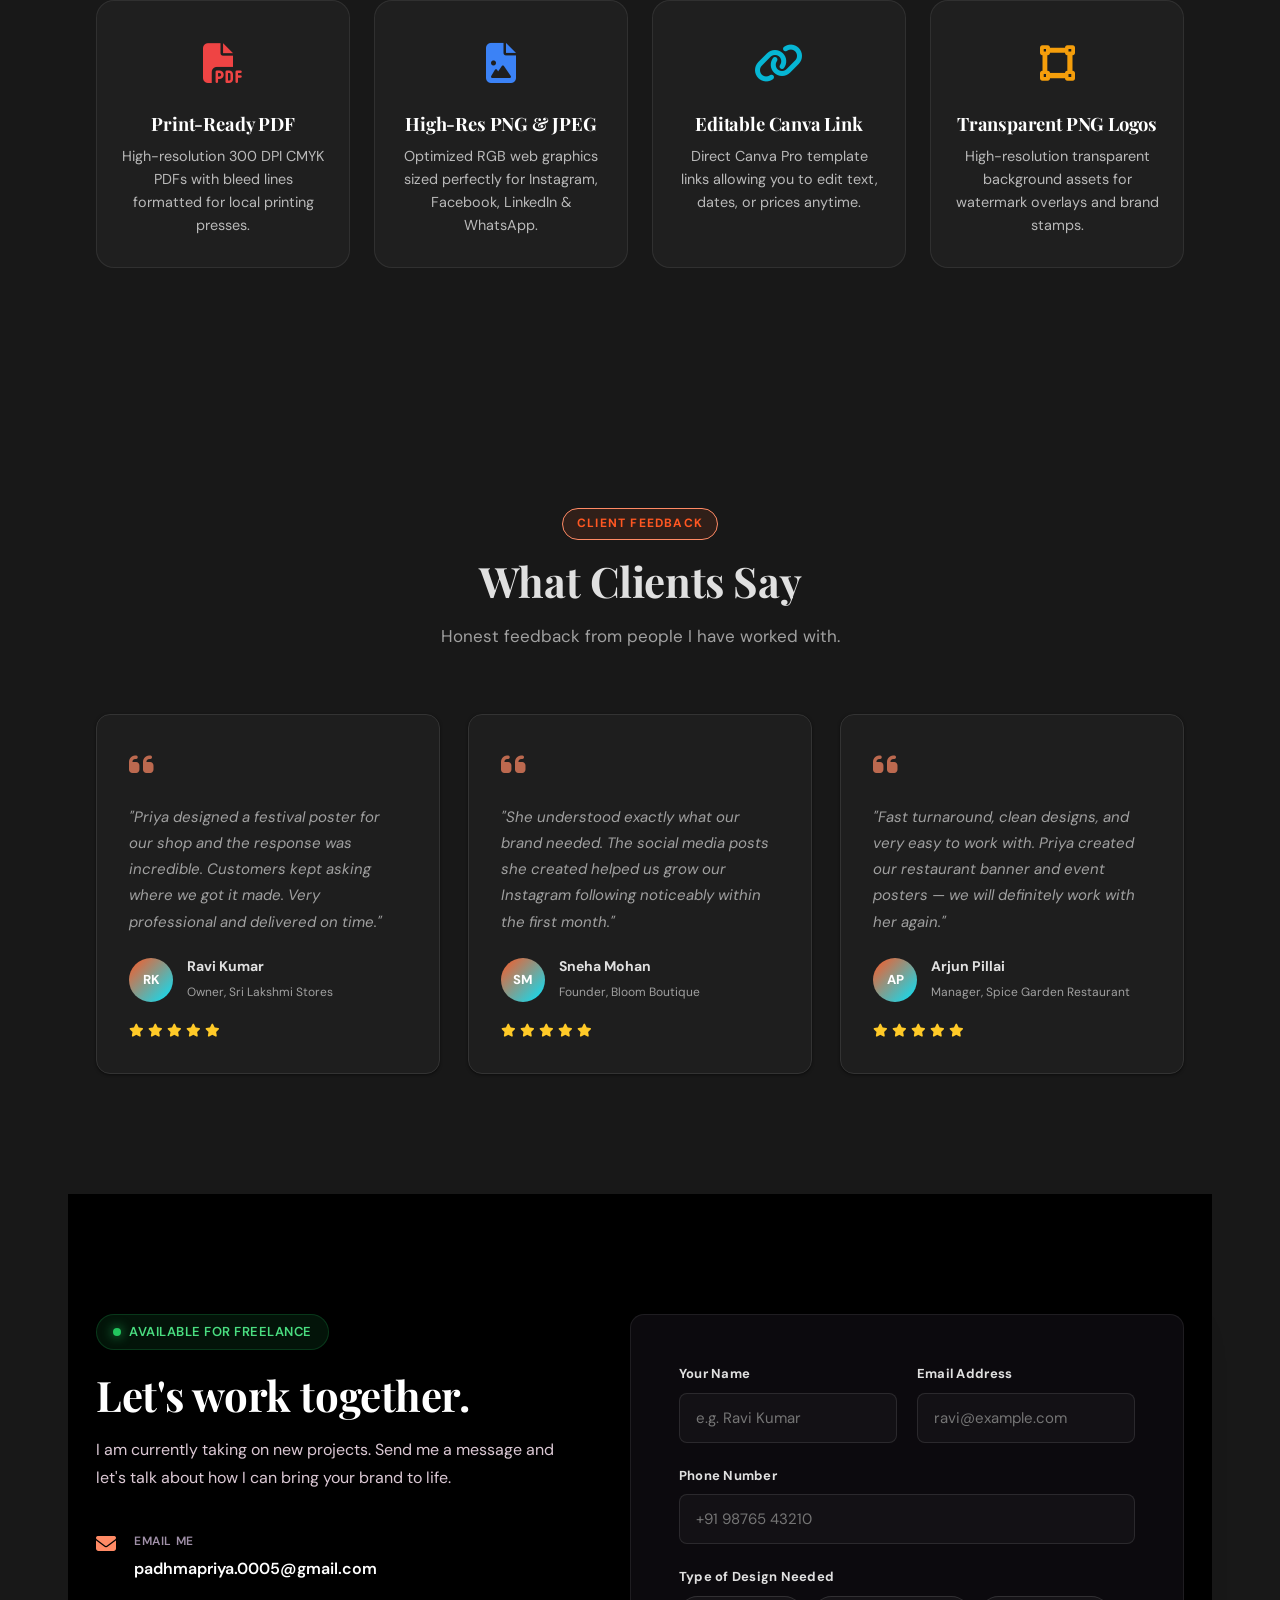
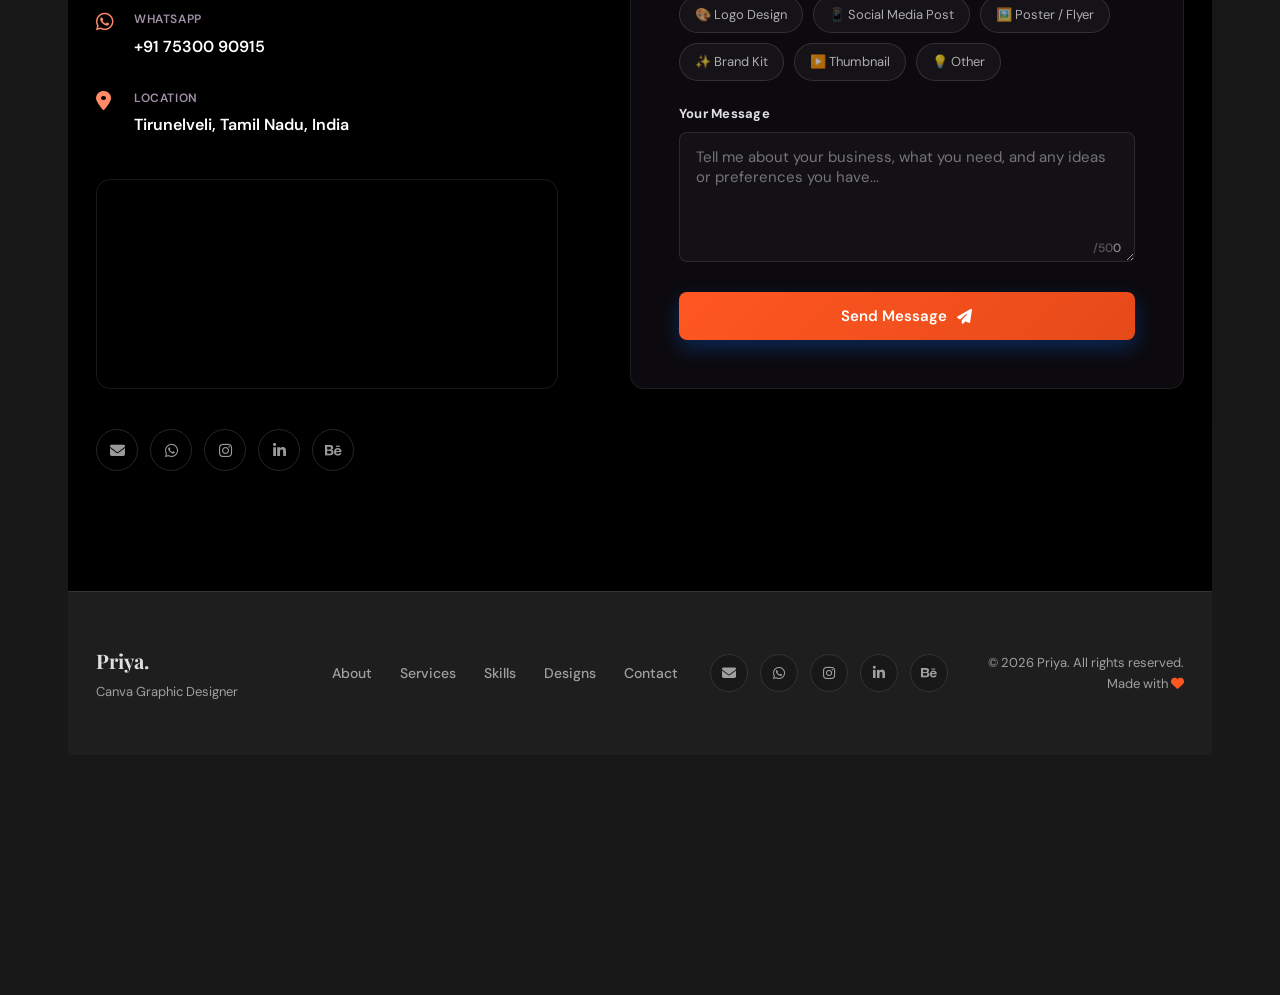
==== commit 3db912c4: "o" ====
--- a/index.html
+++ b/index.html
@@ -2542,12 +2542,21 @@
                             <input type="tel" id="phone" placeholder="+91 98765 43210">
                         </div>
                         <div class="form-group">
-                            <label for="subject">Type of Design Needed</label>
-                            <input type="text" id="subject" placeholder="e.g. Poster Design, Social Media Post...">
-                        </div>
-                        <div class="form-group">
+                            <label>Type of Design Needed</label>
+                            <div class="design-chips" id="design-chips">
+                                <span class="chip" data-value="Logo Design">🎨 Logo Design</span>
+                                <span class="chip" data-value="Social Media Post">📱 Social Media Post</span>
+                                <span class="chip" data-value="Poster / Flyer">🖼️ Poster / Flyer</span>
+                                <span class="chip" data-value="Brand Kit">✨ Brand Kit</span>
+                                <span class="chip" data-value="Thumbnail">▶️ Thumbnail</span>
+                                <span class="chip" data-value="Other">💡 Other</span>
+                            </div>
+                            <input type="hidden" id="subject" id="subject-hidden">
+                        </div>
+                        <div class="form-group" style="position:relative;">
                             <label for="message">Your Message</label>
-                            <textarea id="message" rows="5" required placeholder="Tell me about your business, what you need, and any ideas or preferences you have..."></textarea>
+                            <textarea id="message" rows="5" required placeholder="Tell me about your business, what you need, and any ideas or preferences you have..." maxlength="500" oninput="document.getElementById('char-count').textContent = this.value.length"></textarea>
+                            <span id="char-count" class="char-counter">0</span><span class="char-counter">/500</span>
                         </div>
                         <button type="submit" class="btn btn-primary btn-block btn-glow" id="contact-submit-btn">Send Message <i class="fas fa-paper-plane"></i></button>
                         <div id="form-status" class="form-status"></div>
--- a/css/style.css
+++ b/css/style.css
@@ -1679,6 +1679,52 @@
 }
 .form-group textarea { resize: vertical; min-height: 120px; }
 
+/* Design chips */
+.design-chips {
+    display: flex;
+    flex-wrap: wrap;
+    gap: 10px;
+    margin-top: 8px;
+}
+.chip {
+    display: inline-flex;
+    align-items: center;
+    gap: 5px;
+    padding: 7px 15px;
+    background: rgba(255,255,255,0.04);
+    border: 1px solid rgba(255,255,255,0.12);
+    border-radius: 30px;
+    font-size: 13px;
+    color: rgba(255,255,255,0.65);
+    cursor: pointer;
+    transition: all 0.25s ease;
+    user-select: none;
+}
+.chip:hover {
+    background: rgba(255,255,255,0.1);
+    border-color: var(--accent);
+    color: #fff;
+    transform: translateY(-2px);
+}
+.chip.active {
+    background: var(--accent);
+    border-color: var(--accent);
+    color: #fff;
+    box-shadow: 0 4px 15px rgba(235,94,40,0.35);
+    transform: translateY(-2px);
+}
+
+/* Character counter */
+.char-counter {
+    position: absolute;
+    bottom: 12px;
+    right: 14px;
+    font-size: 12px;
+    color: rgba(255,255,255,0.3);
+    pointer-events: none;
+    font-weight: 500;
+}
+
 .form-status {
     margin-top: 16px;
     padding: 14px 18px;
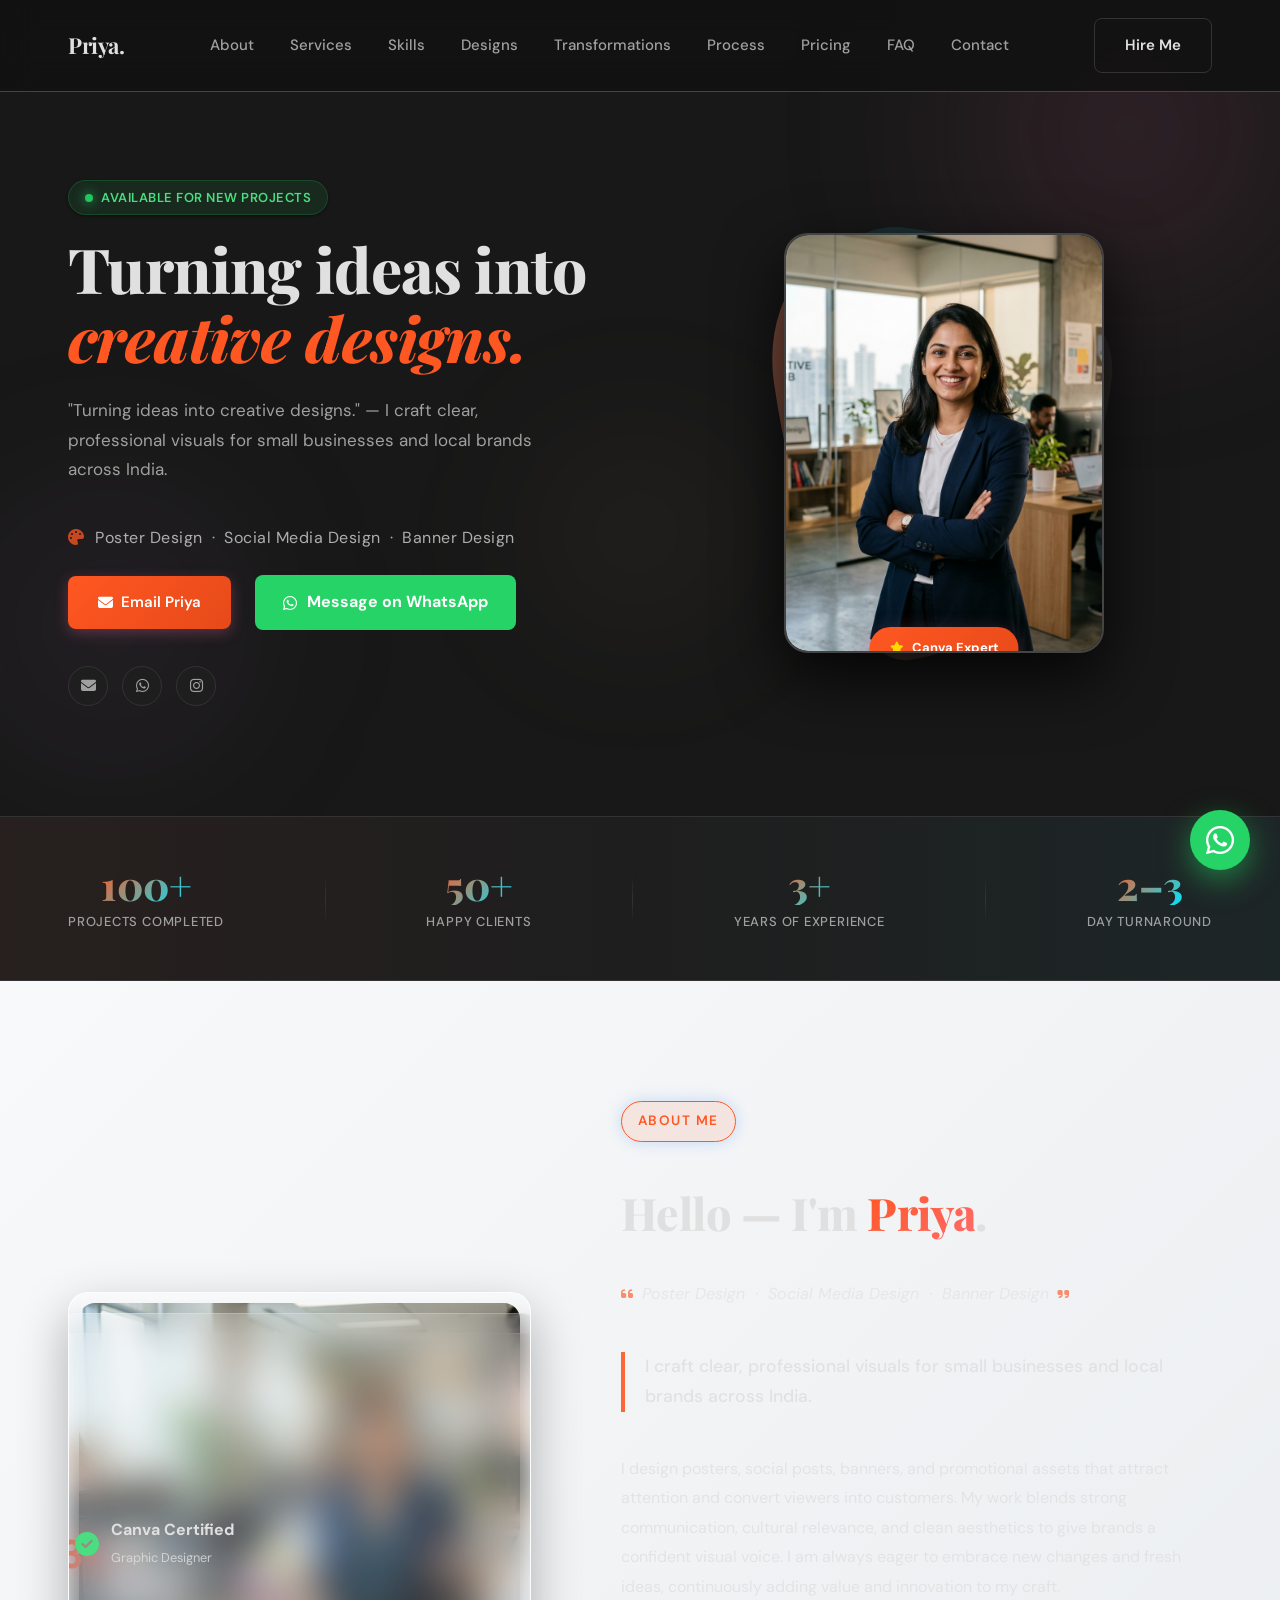
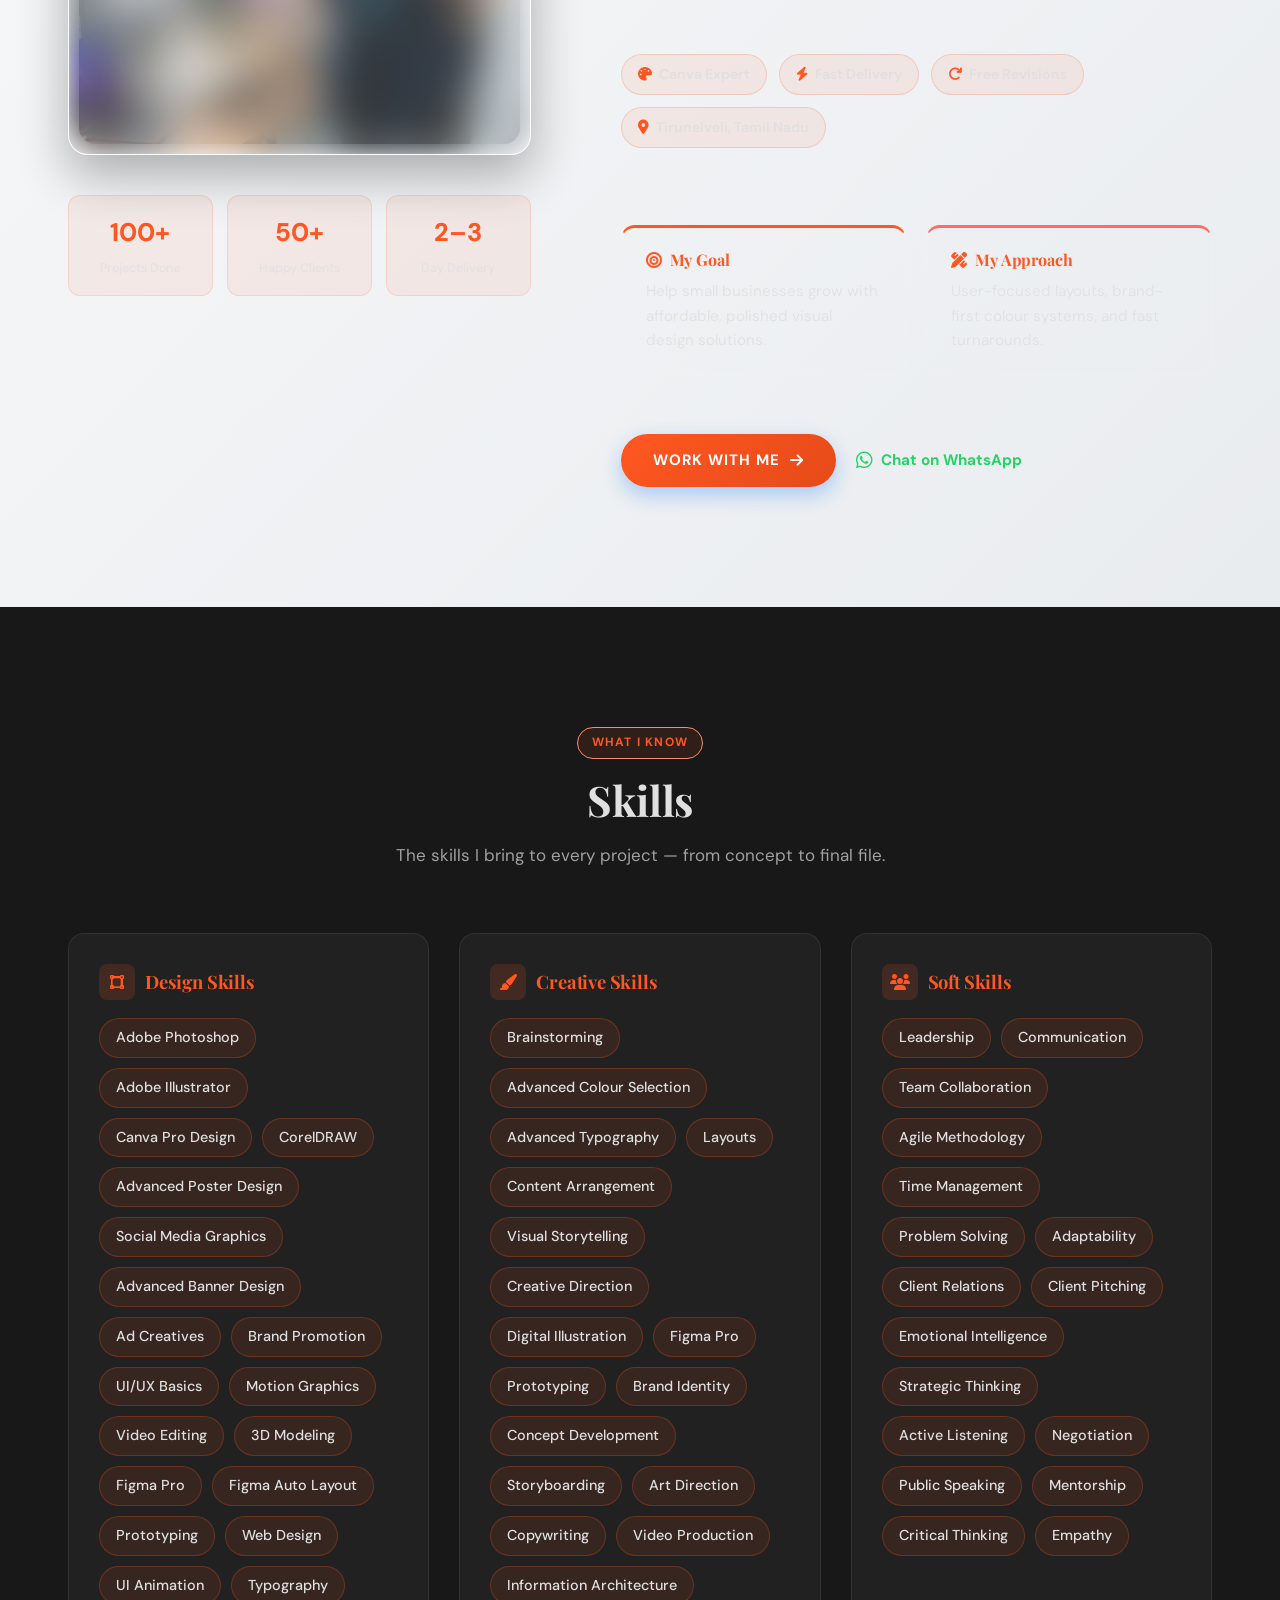
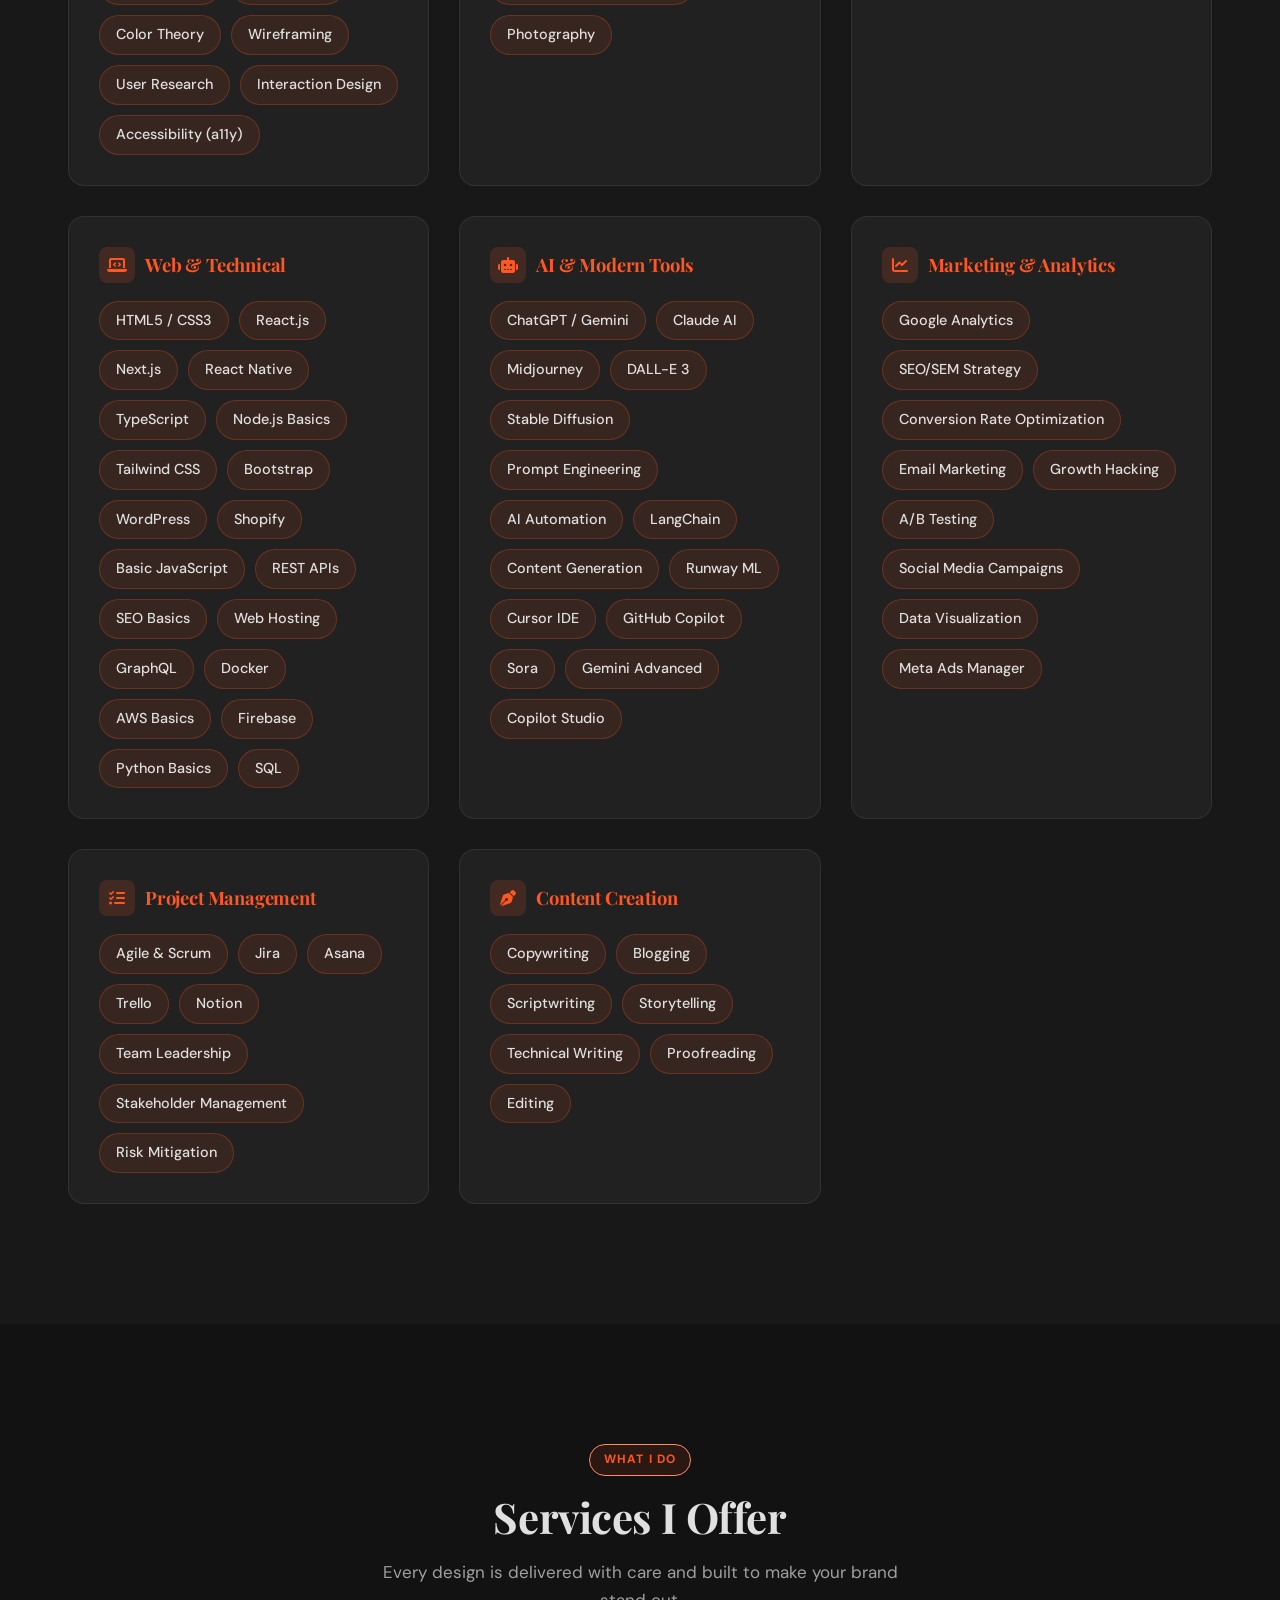
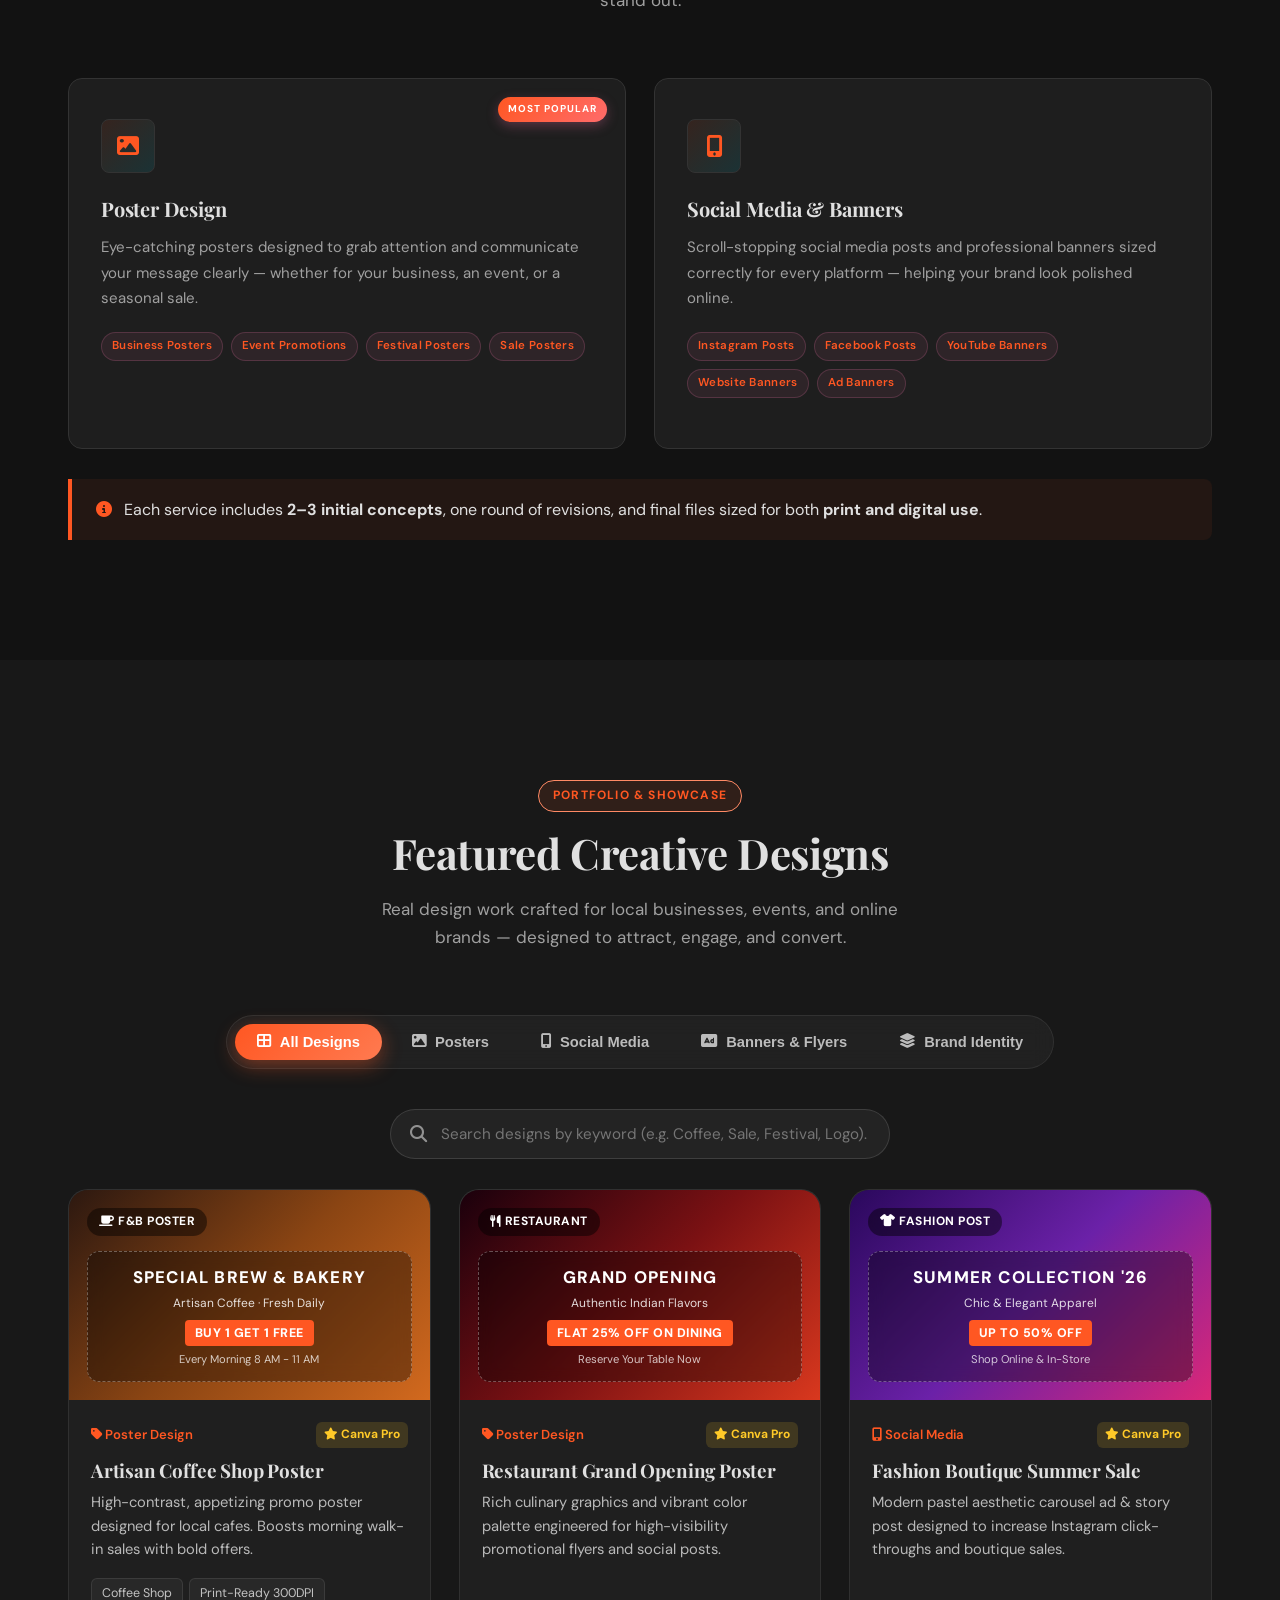
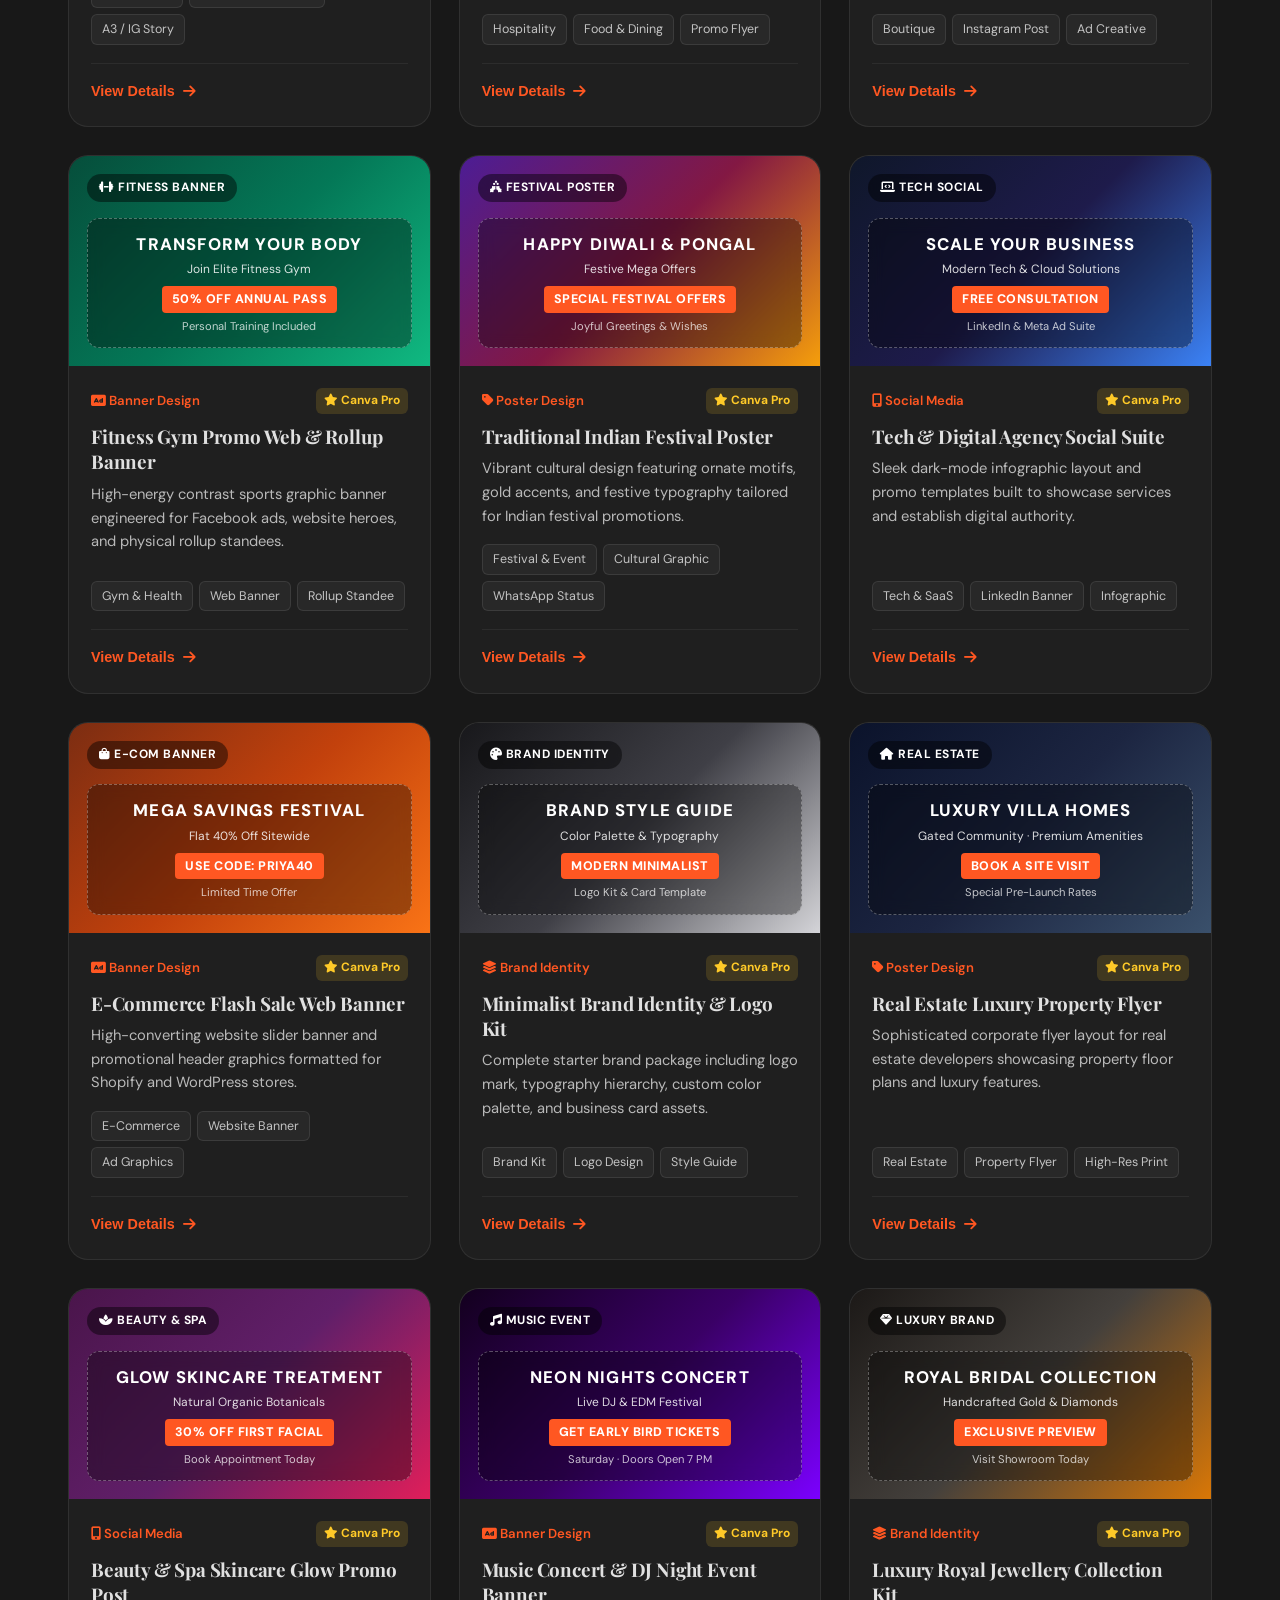
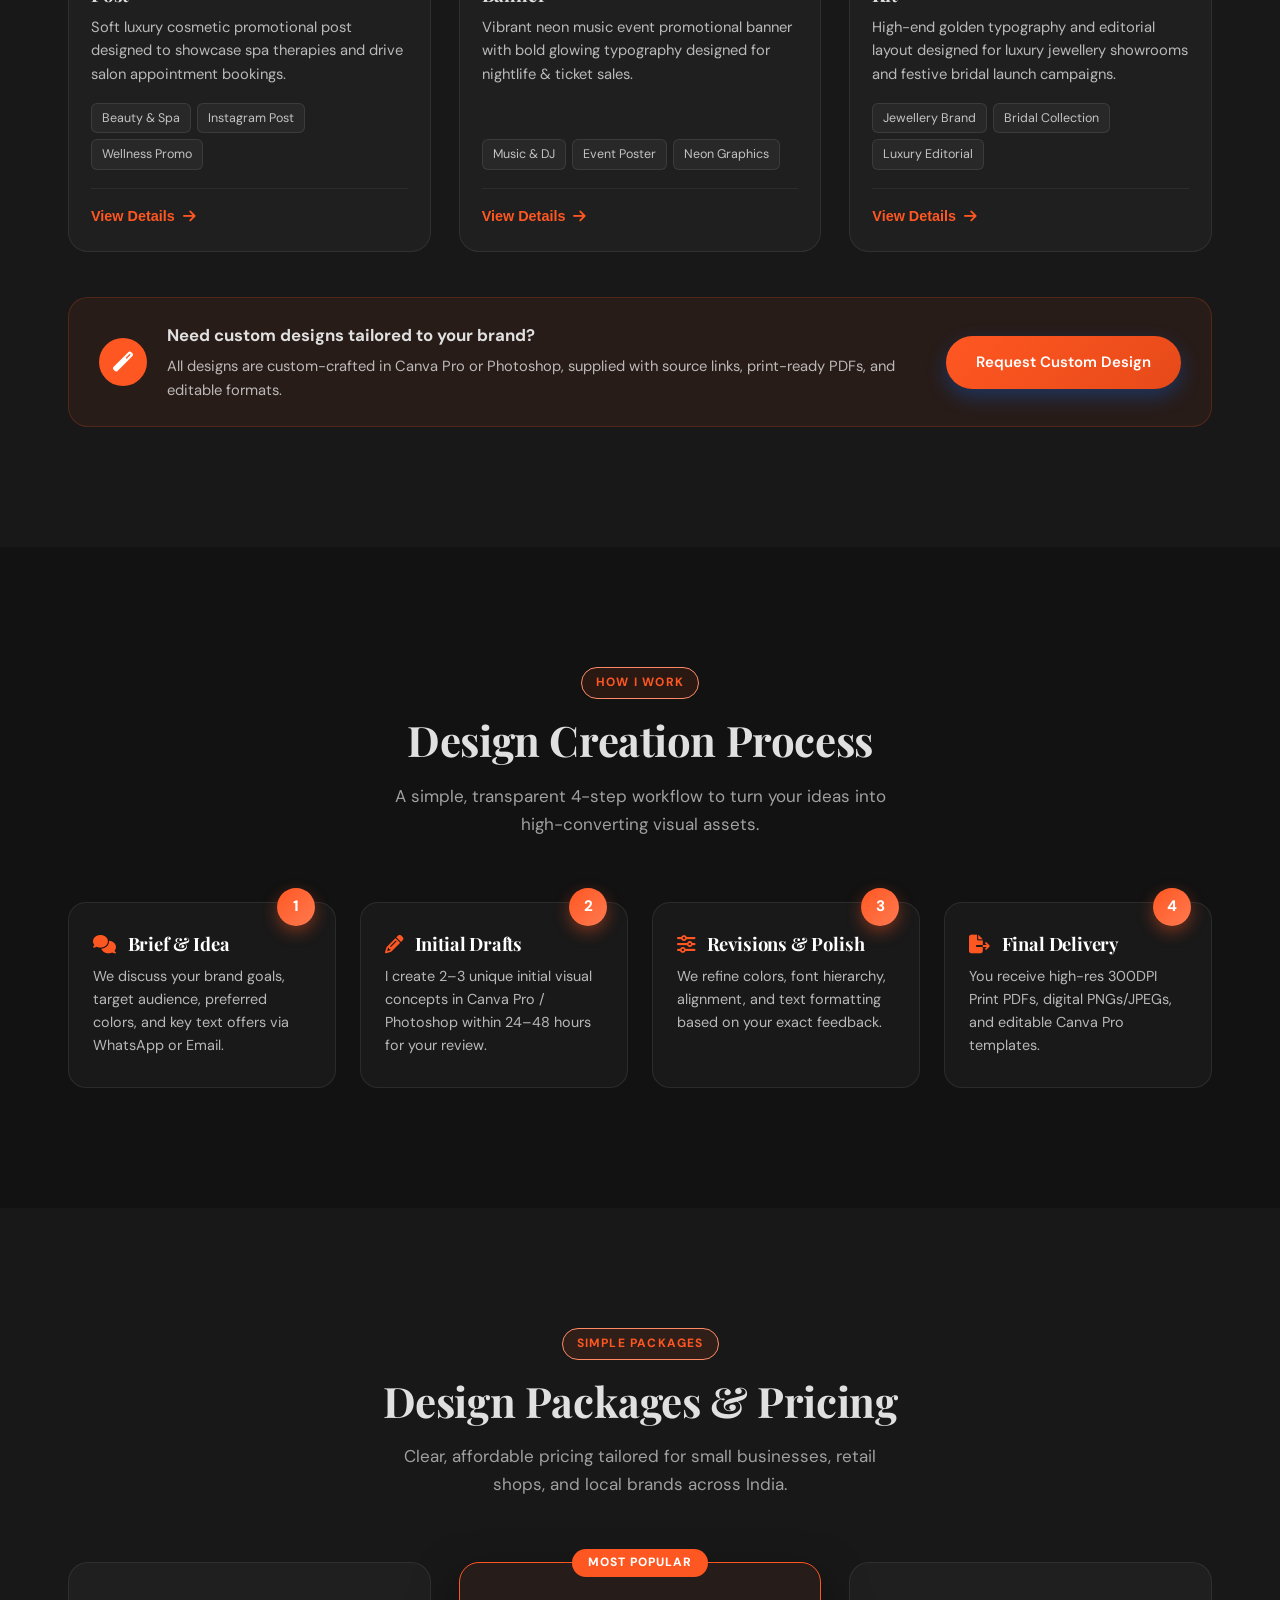
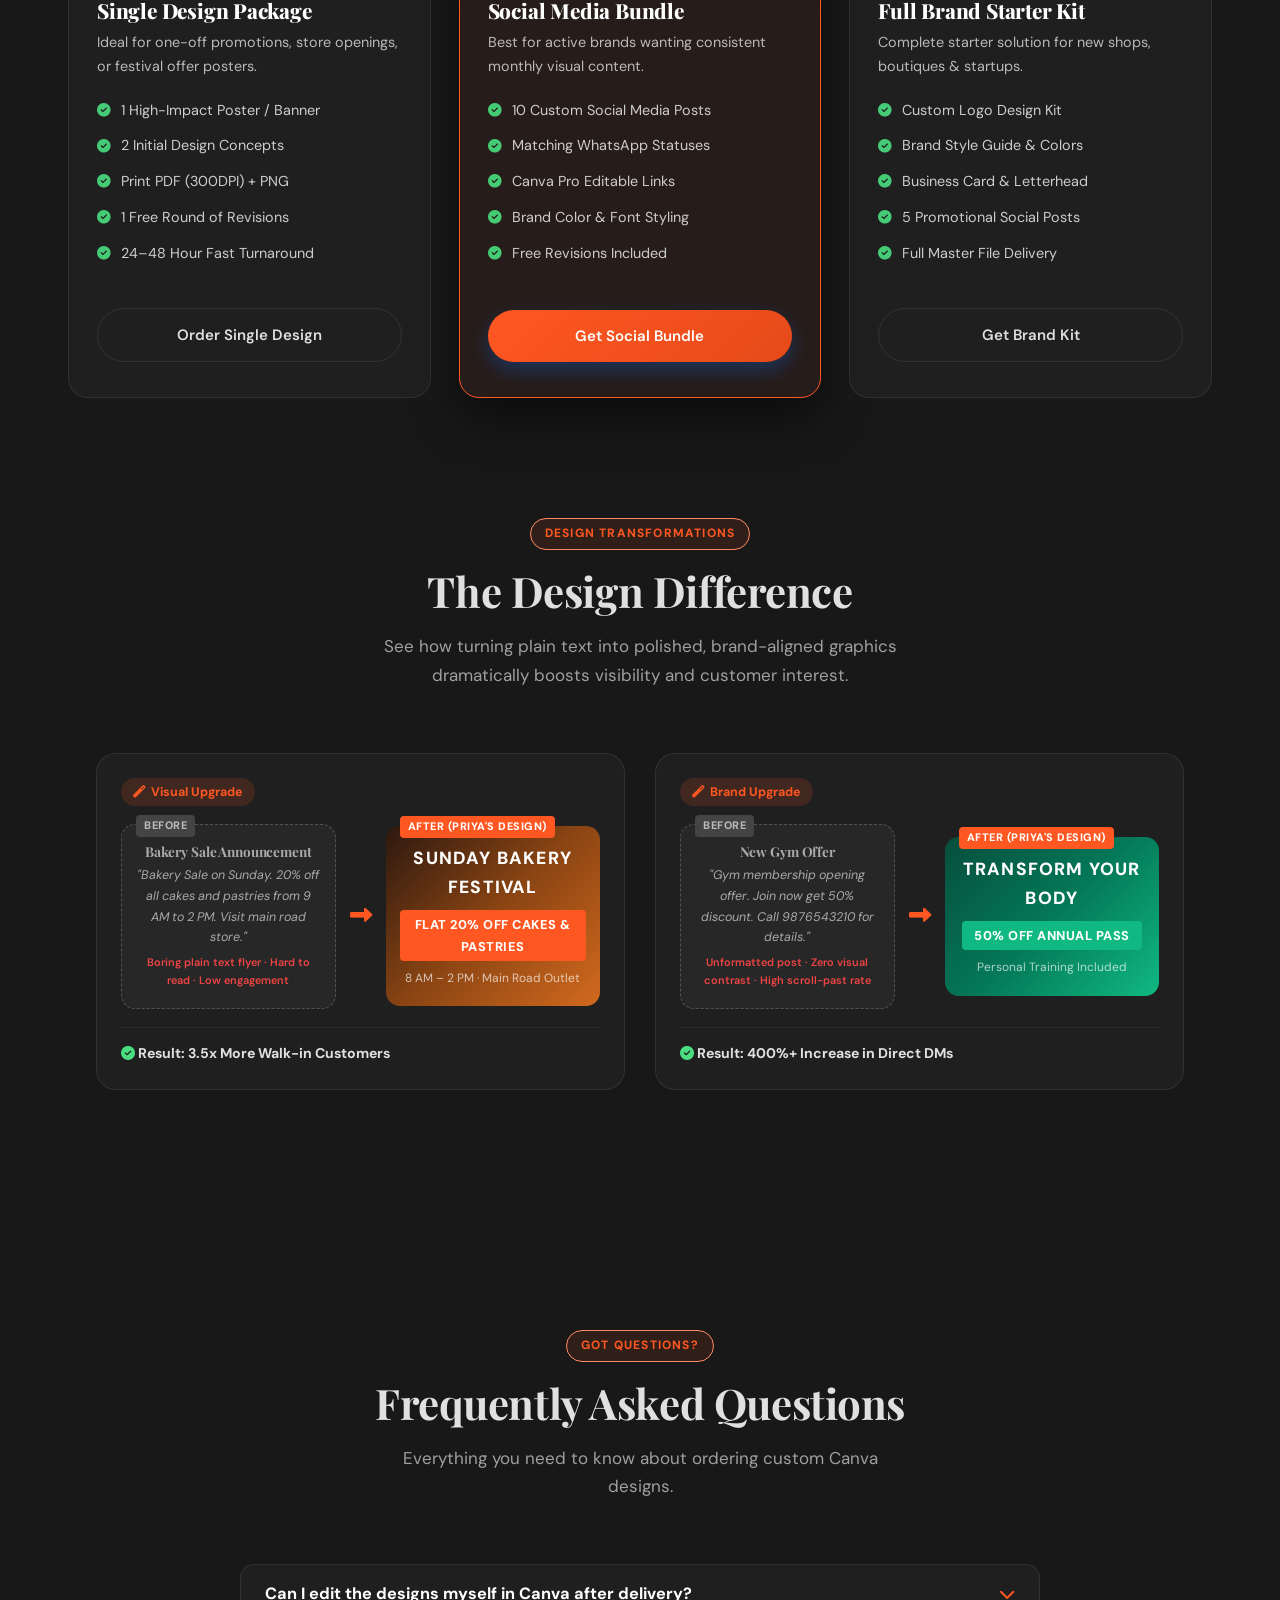
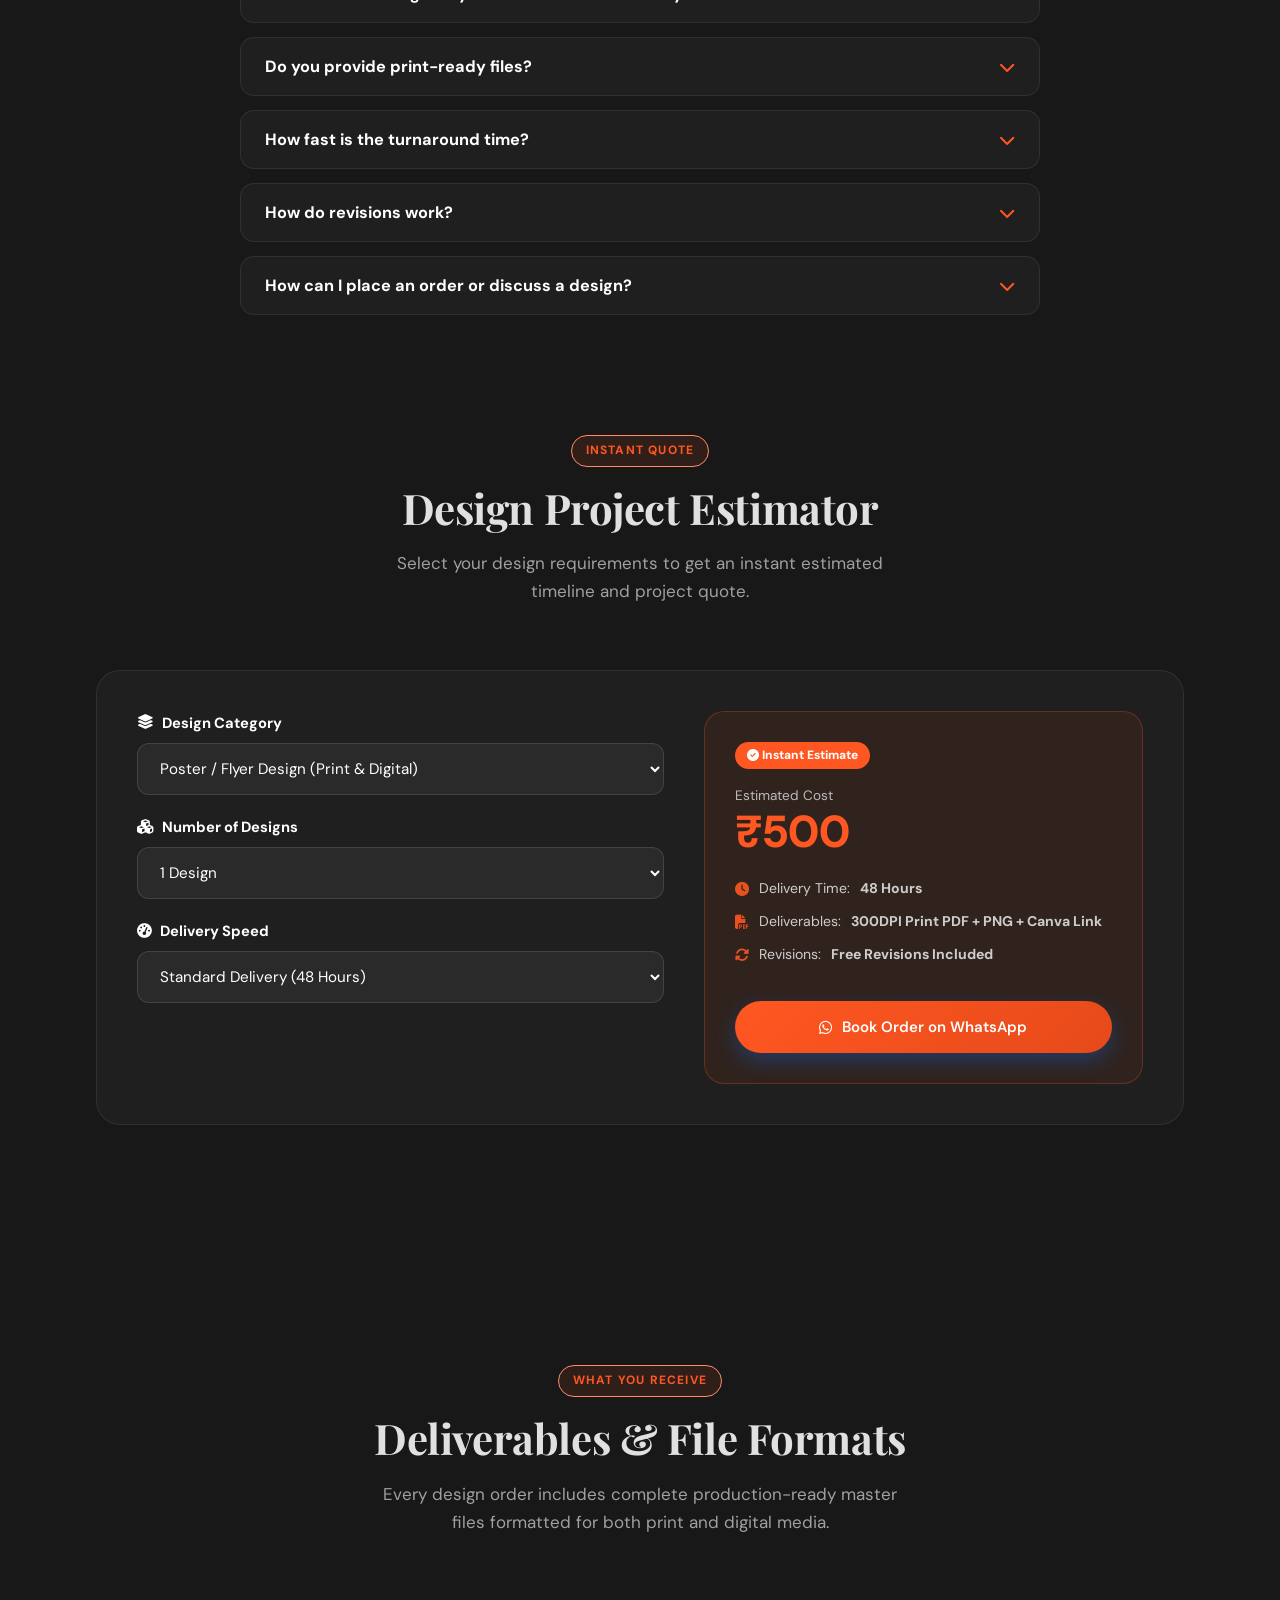
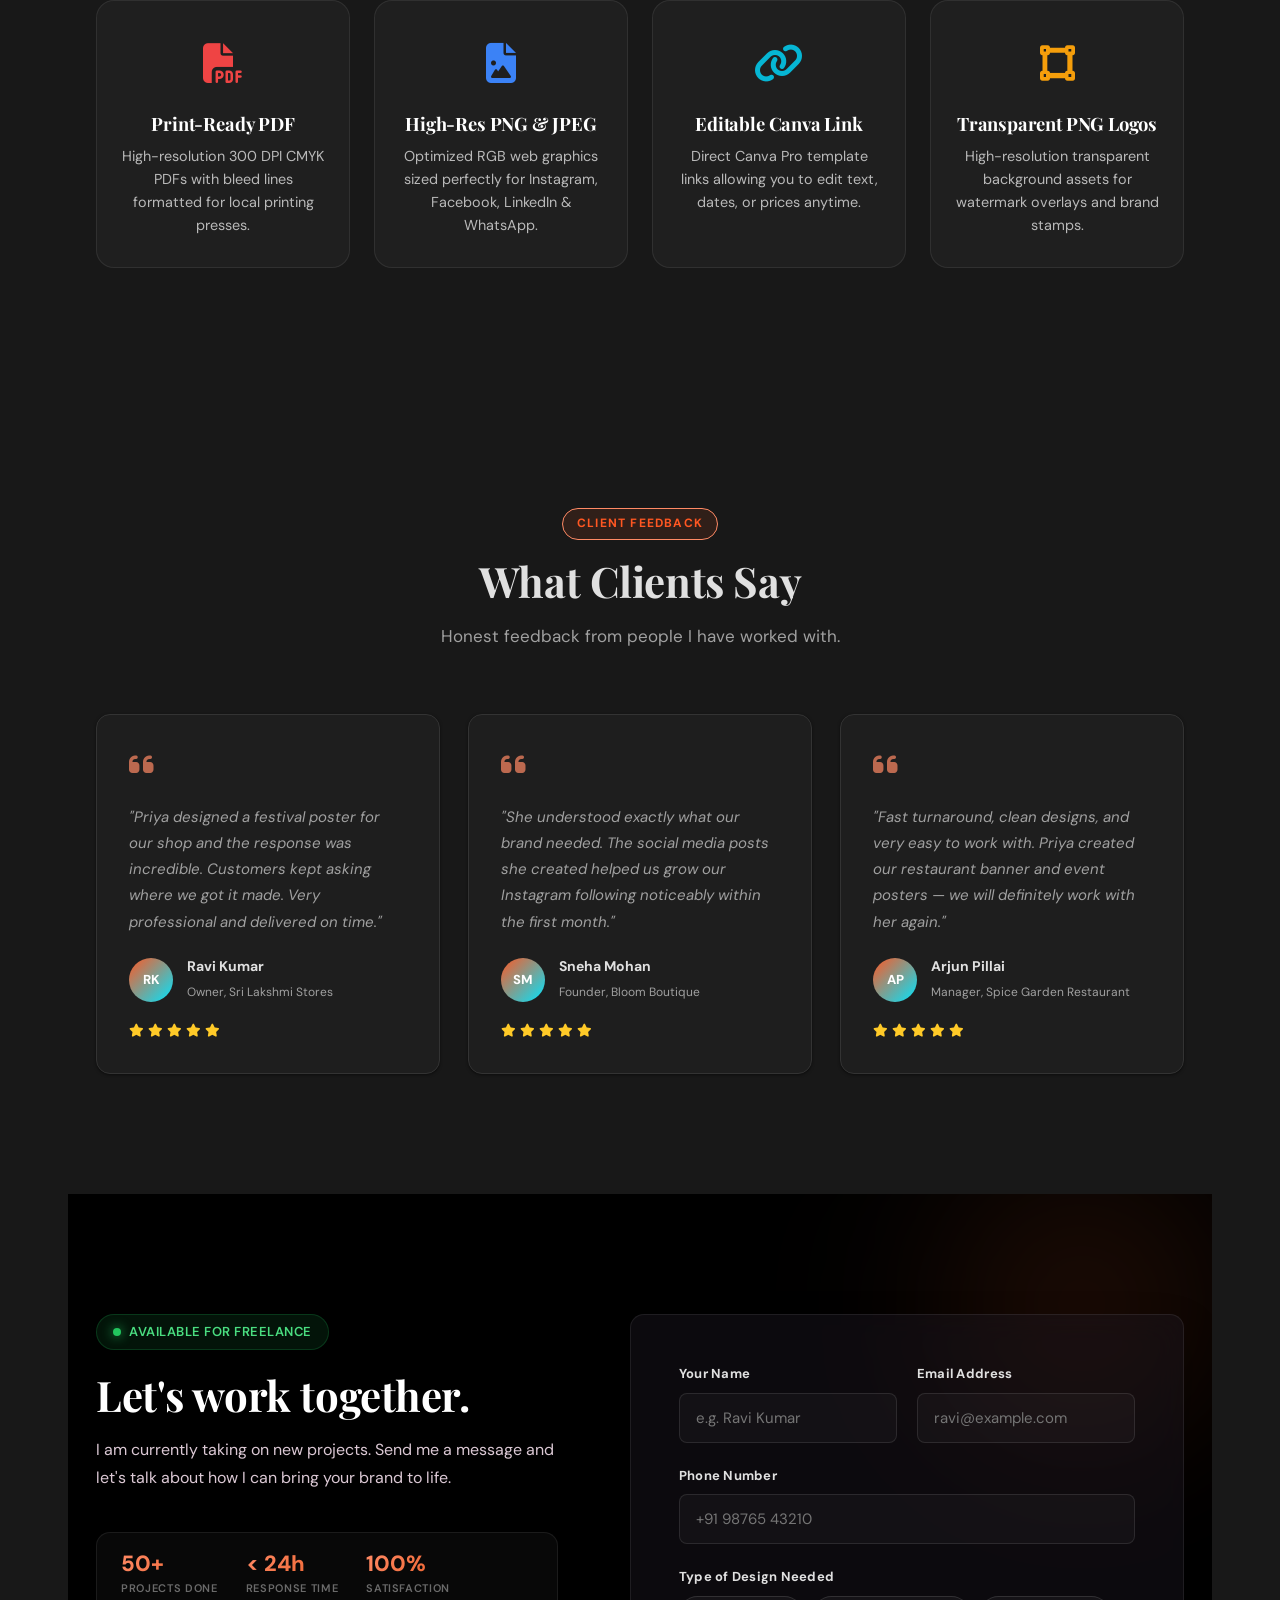
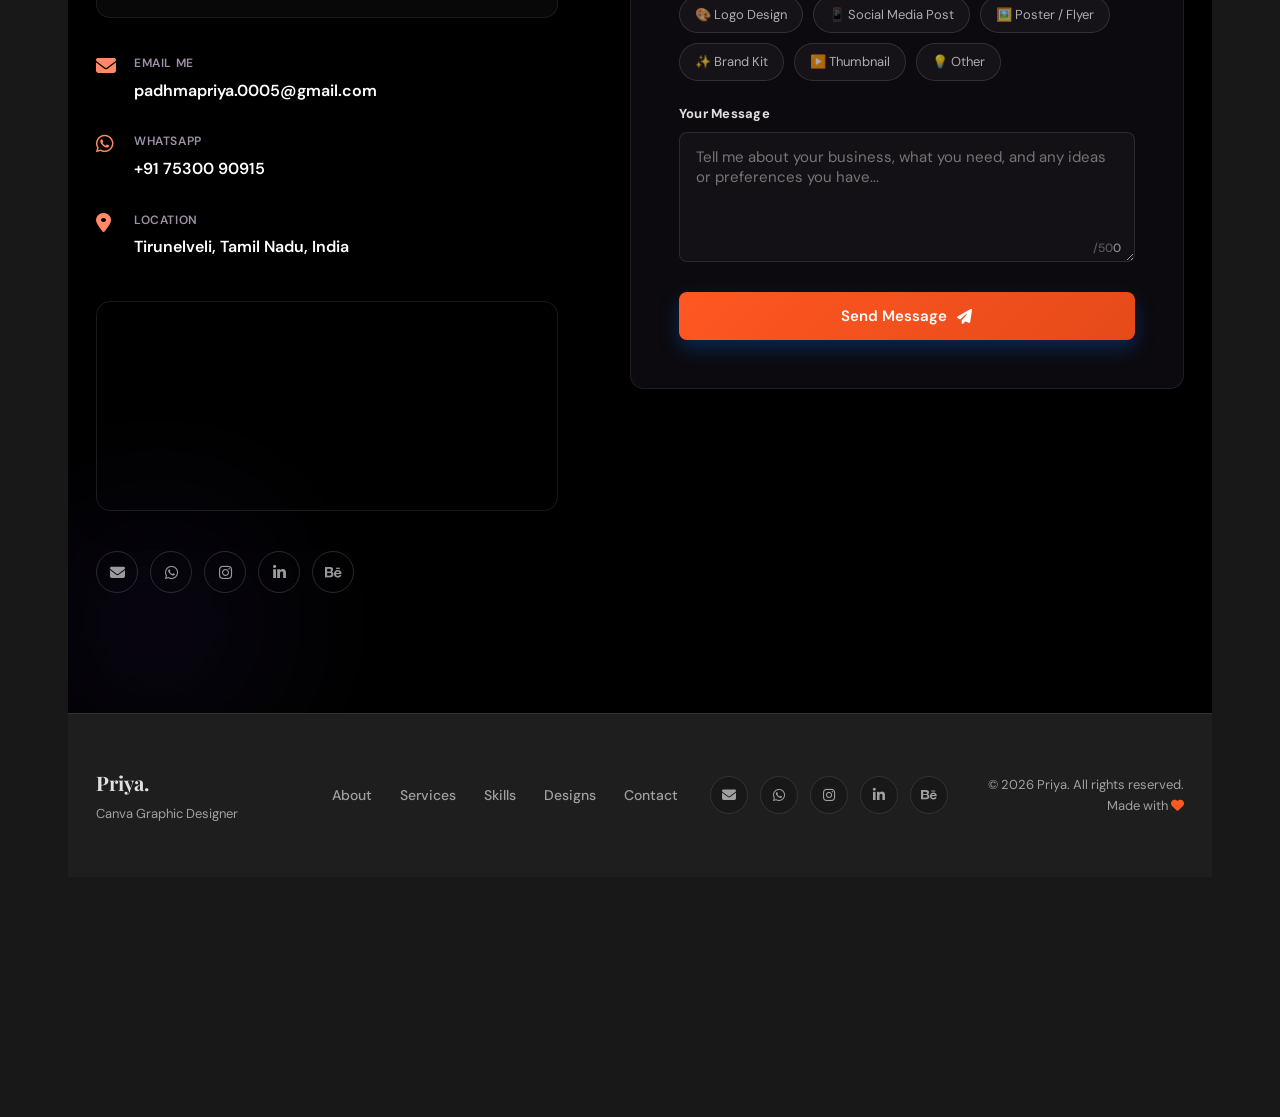
==== commit e67c4a1f: "o" ====
--- a/index.html
+++ b/index.html
@@ -2477,7 +2477,10 @@
     </section>
 
     <!-- Contact Section -->
-    <section id="contact" class="section bg-dark">
+    <section id="contact" class="section bg-dark" style="position:relative; overflow:hidden;">
+        <!-- Decorative orbs -->
+        <div class="contact-orb contact-orb--1"></div>
+        <div class="contact-orb contact-orb--2"></div>
         <div class="container">
             <div class="contact-wrapper">
                 <div class="contact-info">
@@ -2487,6 +2490,22 @@
                     </div>
                     <h2 class="section-title text-white" style="margin-top: 0;">Let's work together.</h2>
                     <p class="text-light-gray">I am currently taking on new projects. Send me a message and let's talk about how I can bring your brand to life.</p>
+
+                    <!-- Quick Stats -->
+                    <div class="contact-stats">
+                        <div class="contact-stat">
+                            <span class="contact-stat__number">50+</span>
+                            <span class="contact-stat__label">Projects Done</span>
+                        </div>
+                        <div class="contact-stat">
+                            <span class="contact-stat__number">&lt; 24h</span>
+                            <span class="contact-stat__label">Response Time</span>
+                        </div>
+                        <div class="contact-stat">
+                            <span class="contact-stat__number">100%</span>
+                            <span class="contact-stat__label">Satisfaction</span>
+                        </div>
+                    </div>
 
                     <div class="contact-methods">
                         <div class="method">
--- a/css/style.css
+++ b/css/style.css
@@ -1527,6 +1527,67 @@
 /* =========================================
    Contact Section
    ========================================= */
+
+/* Floating background orbs */
+.contact-orb {
+    position: absolute;
+    border-radius: 50%;
+    filter: blur(80px);
+    pointer-events: none;
+    z-index: 0;
+    animation: orbFloat 8s ease-in-out infinite alternate;
+}
+.contact-orb--1 {
+    width: 420px; height: 420px;
+    background: radial-gradient(circle, rgba(235,94,40,0.18) 0%, transparent 70%);
+    top: -100px; right: -80px;
+}
+.contact-orb--2 {
+    width: 300px; height: 300px;
+    background: radial-gradient(circle, rgba(130,80,255,0.14) 0%, transparent 70%);
+    bottom: -60px; left: -60px;
+    animation-delay: -4s;
+}
+@keyframes orbFloat {
+    from { transform: translateY(0px) scale(1); }
+    to   { transform: translateY(30px) scale(1.08); }
+}
+.contact-wrapper { position: relative; z-index: 1; }
+
+/* Quick Stats */
+.contact-stats {
+    display: flex;
+    gap: 28px;
+    margin-bottom: 36px;
+    padding: 20px 24px;
+    background: rgba(255,255,255,0.03);
+    border: 1px solid rgba(255,255,255,0.08);
+    border-radius: 14px;
+    backdrop-filter: blur(8px);
+}
+.contact-stat {
+    display: flex;
+    flex-direction: column;
+    gap: 4px;
+}
+.contact-stat__number {
+    font-size: 22px;
+    font-weight: 800;
+    color: var(--accent-light, #ff8a65);
+    line-height: 1;
+    background: linear-gradient(135deg, #ff8a65, #eb5e28);
+    -webkit-background-clip: text;
+    -webkit-text-fill-color: transparent;
+    background-clip: text;
+}
+.contact-stat__label {
+    font-size: 11px;
+    font-weight: 600;
+    color: rgba(255,255,255,0.4);
+    text-transform: uppercase;
+    letter-spacing: 0.06em;
+}
+
 .contact-wrapper {
     display: grid;
     grid-template-columns: 1fr 1.2fr;
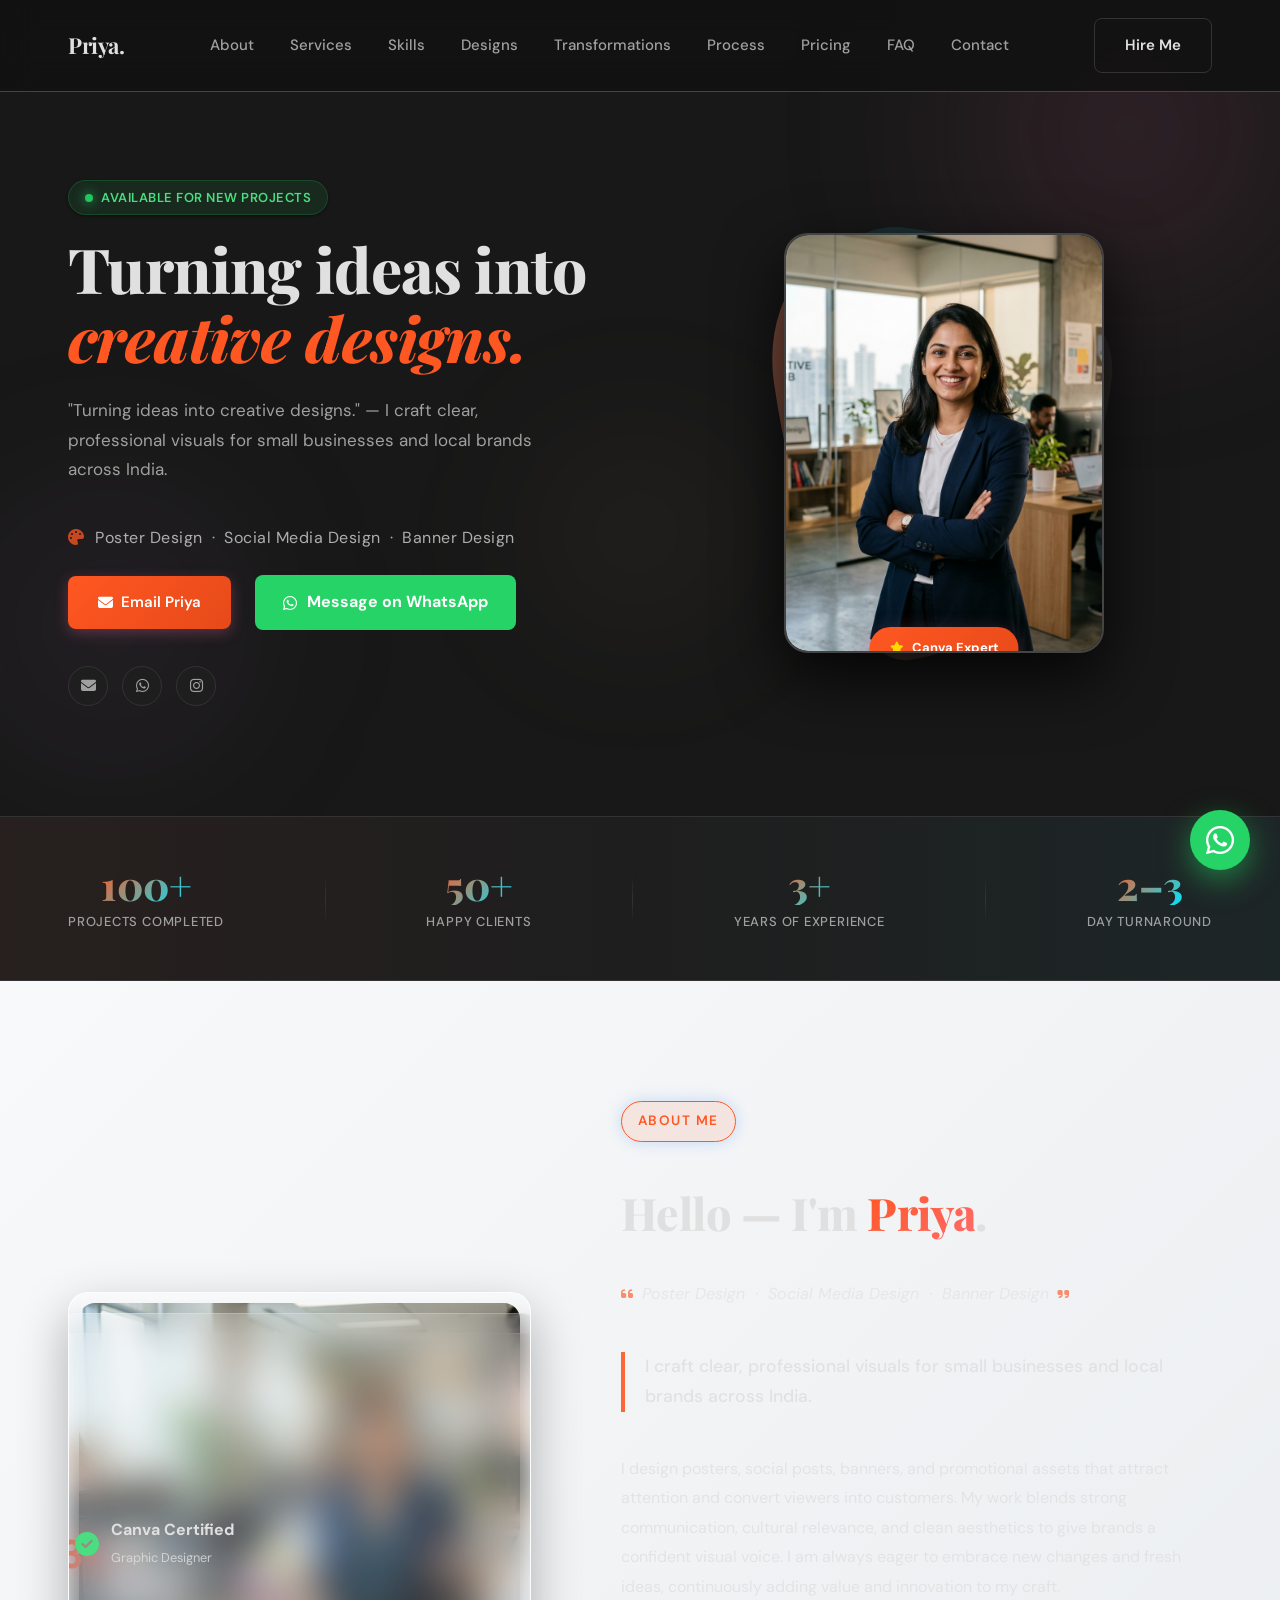
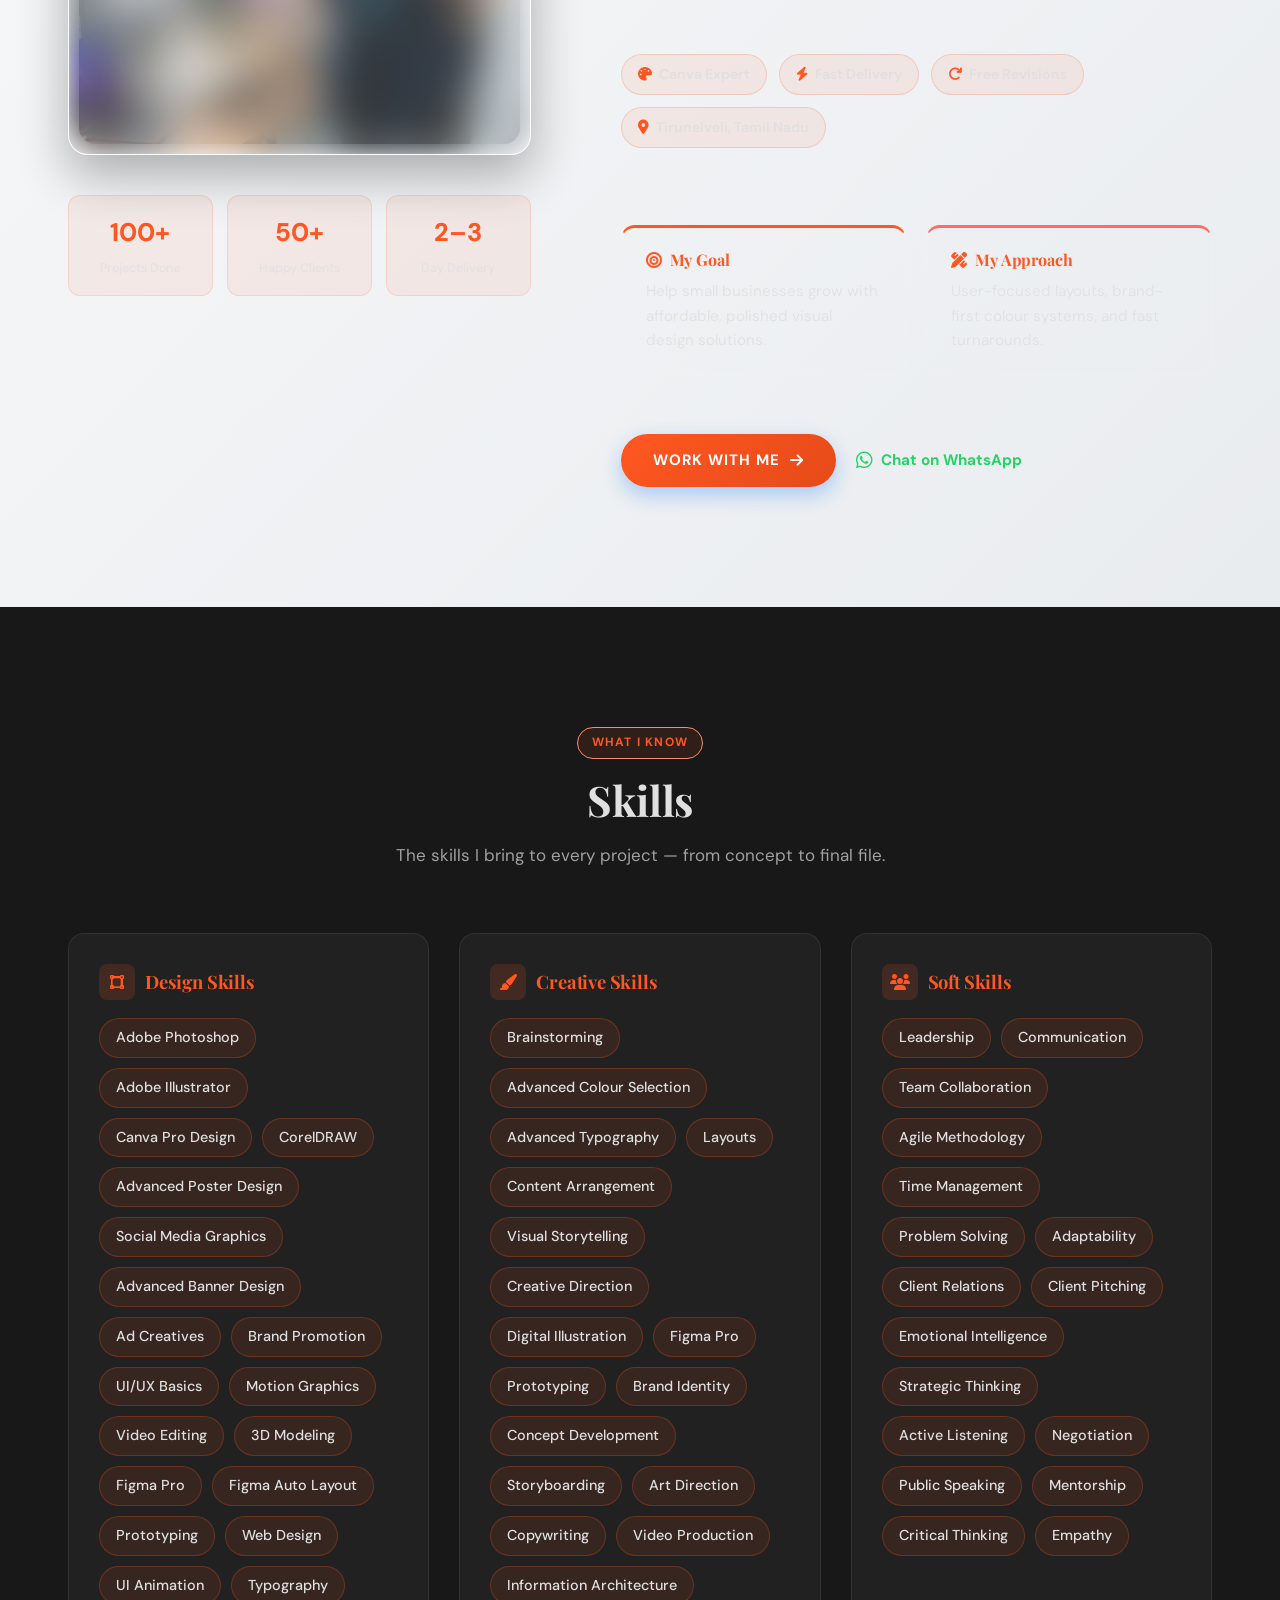
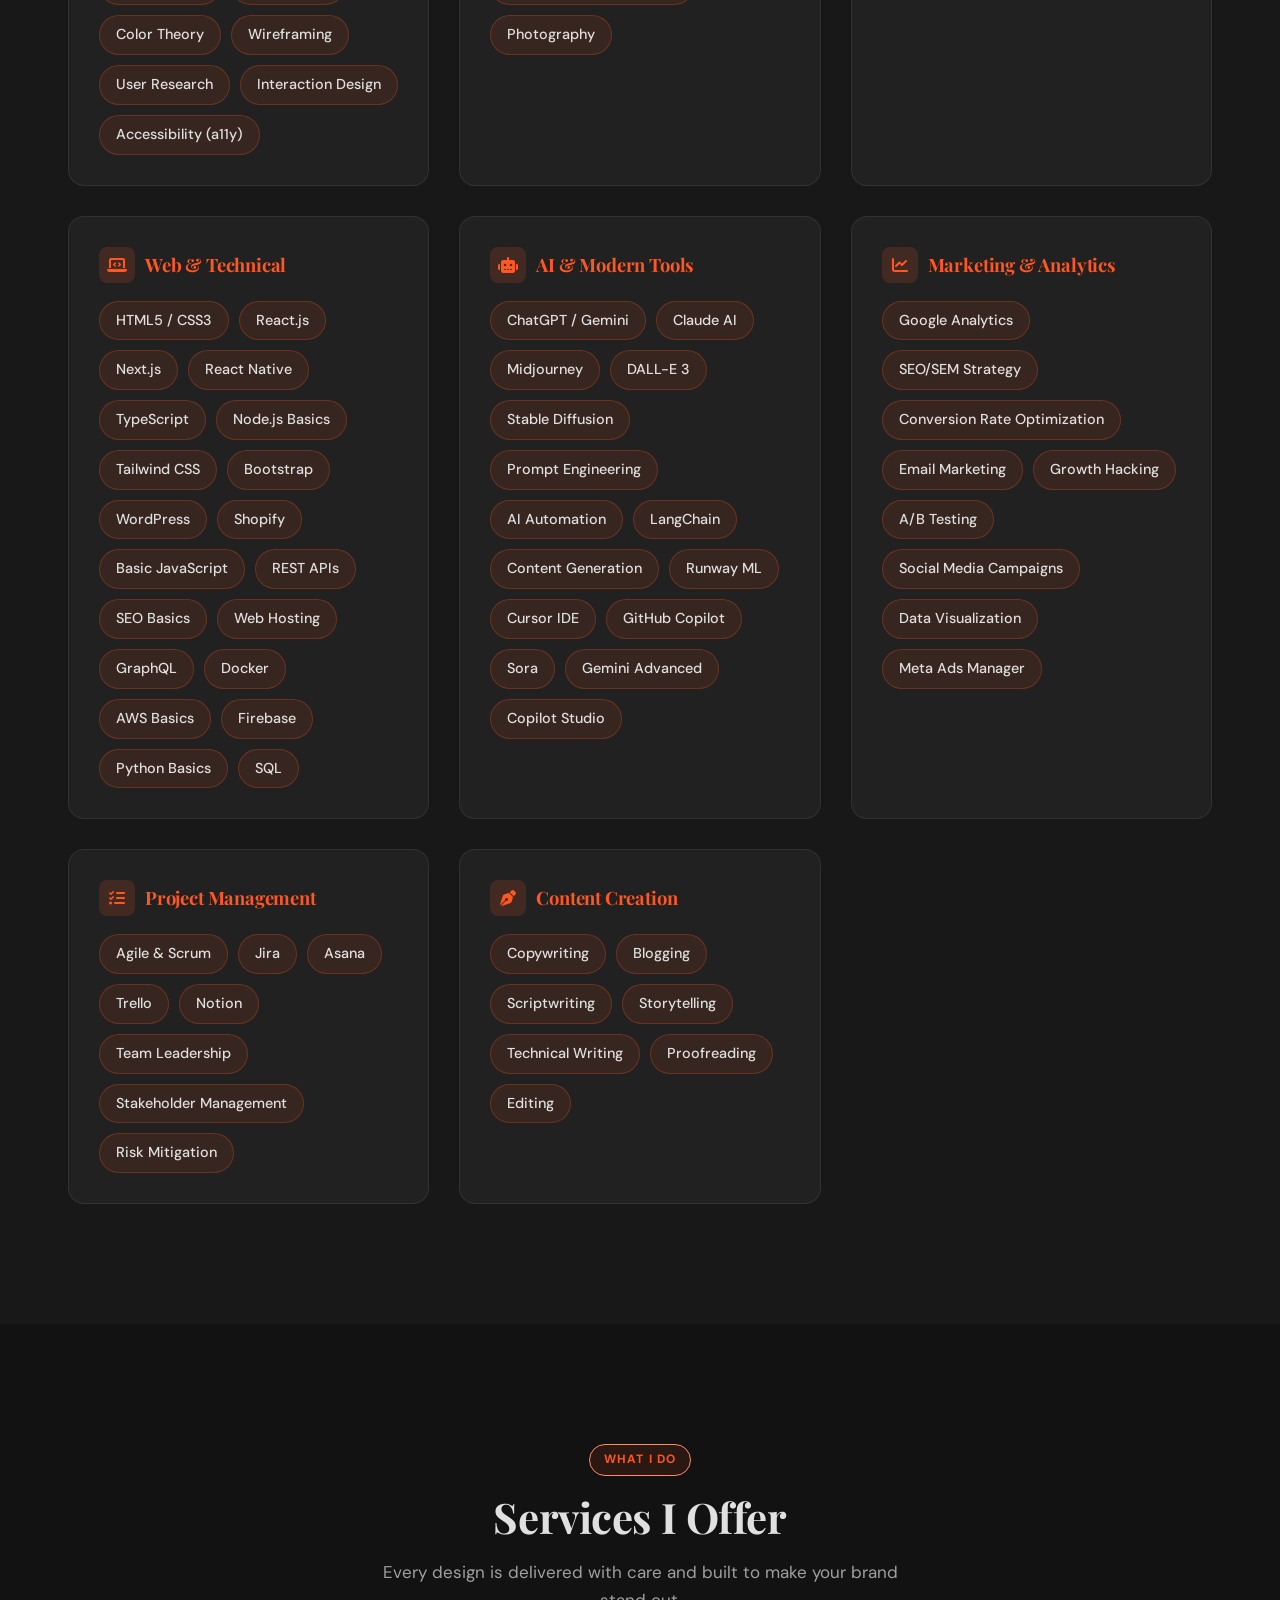
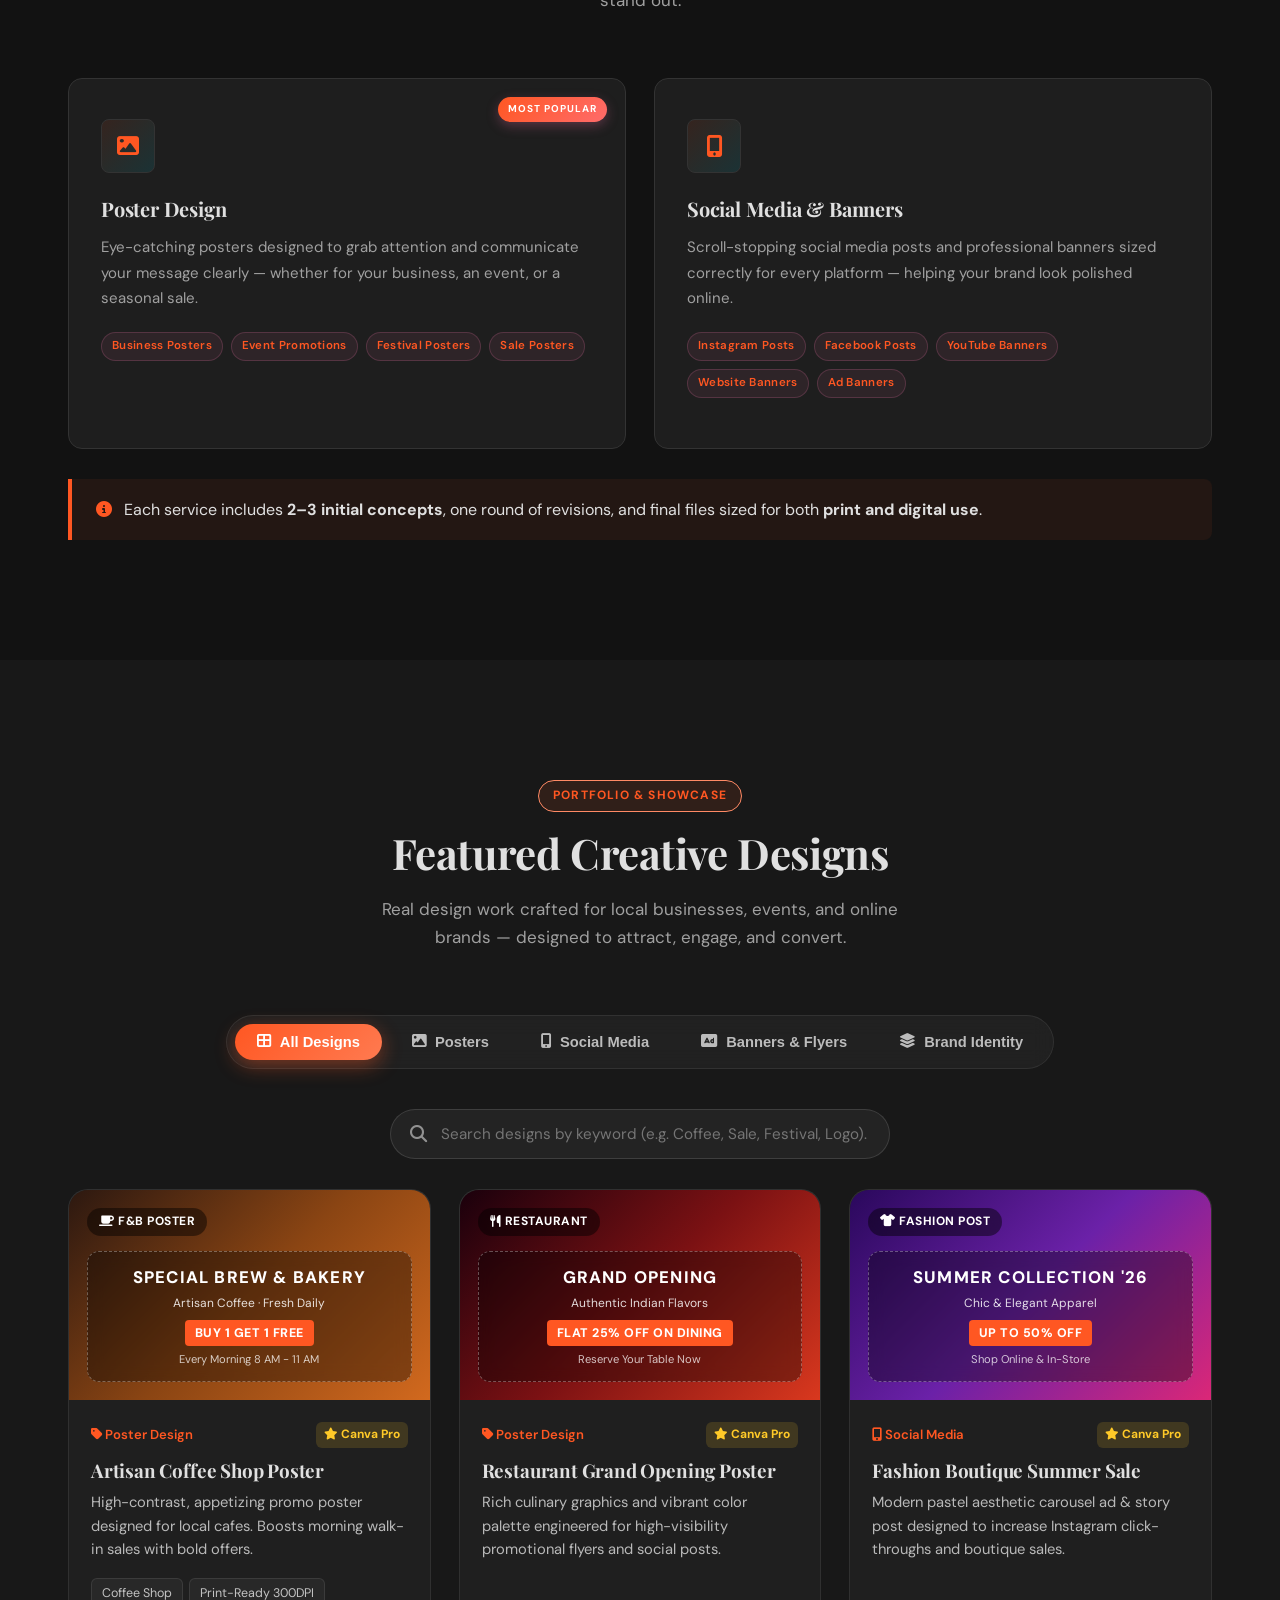
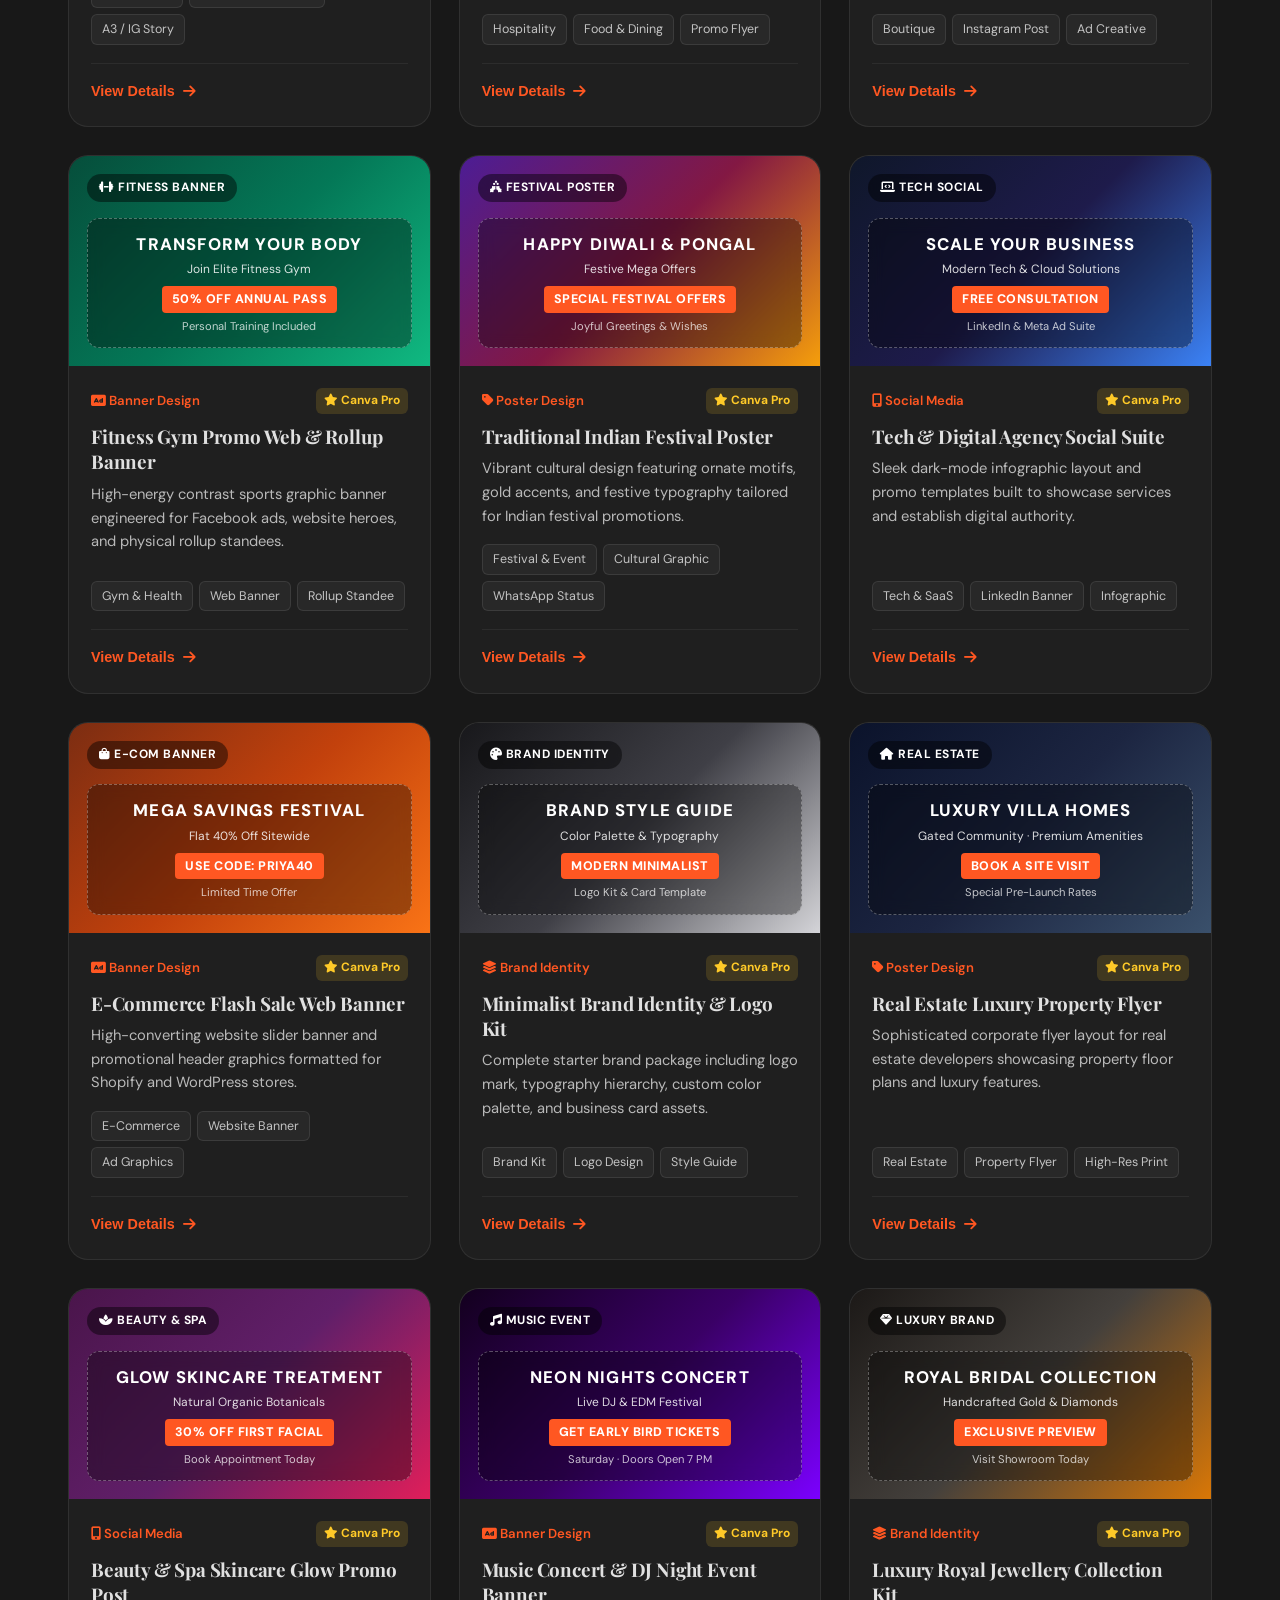
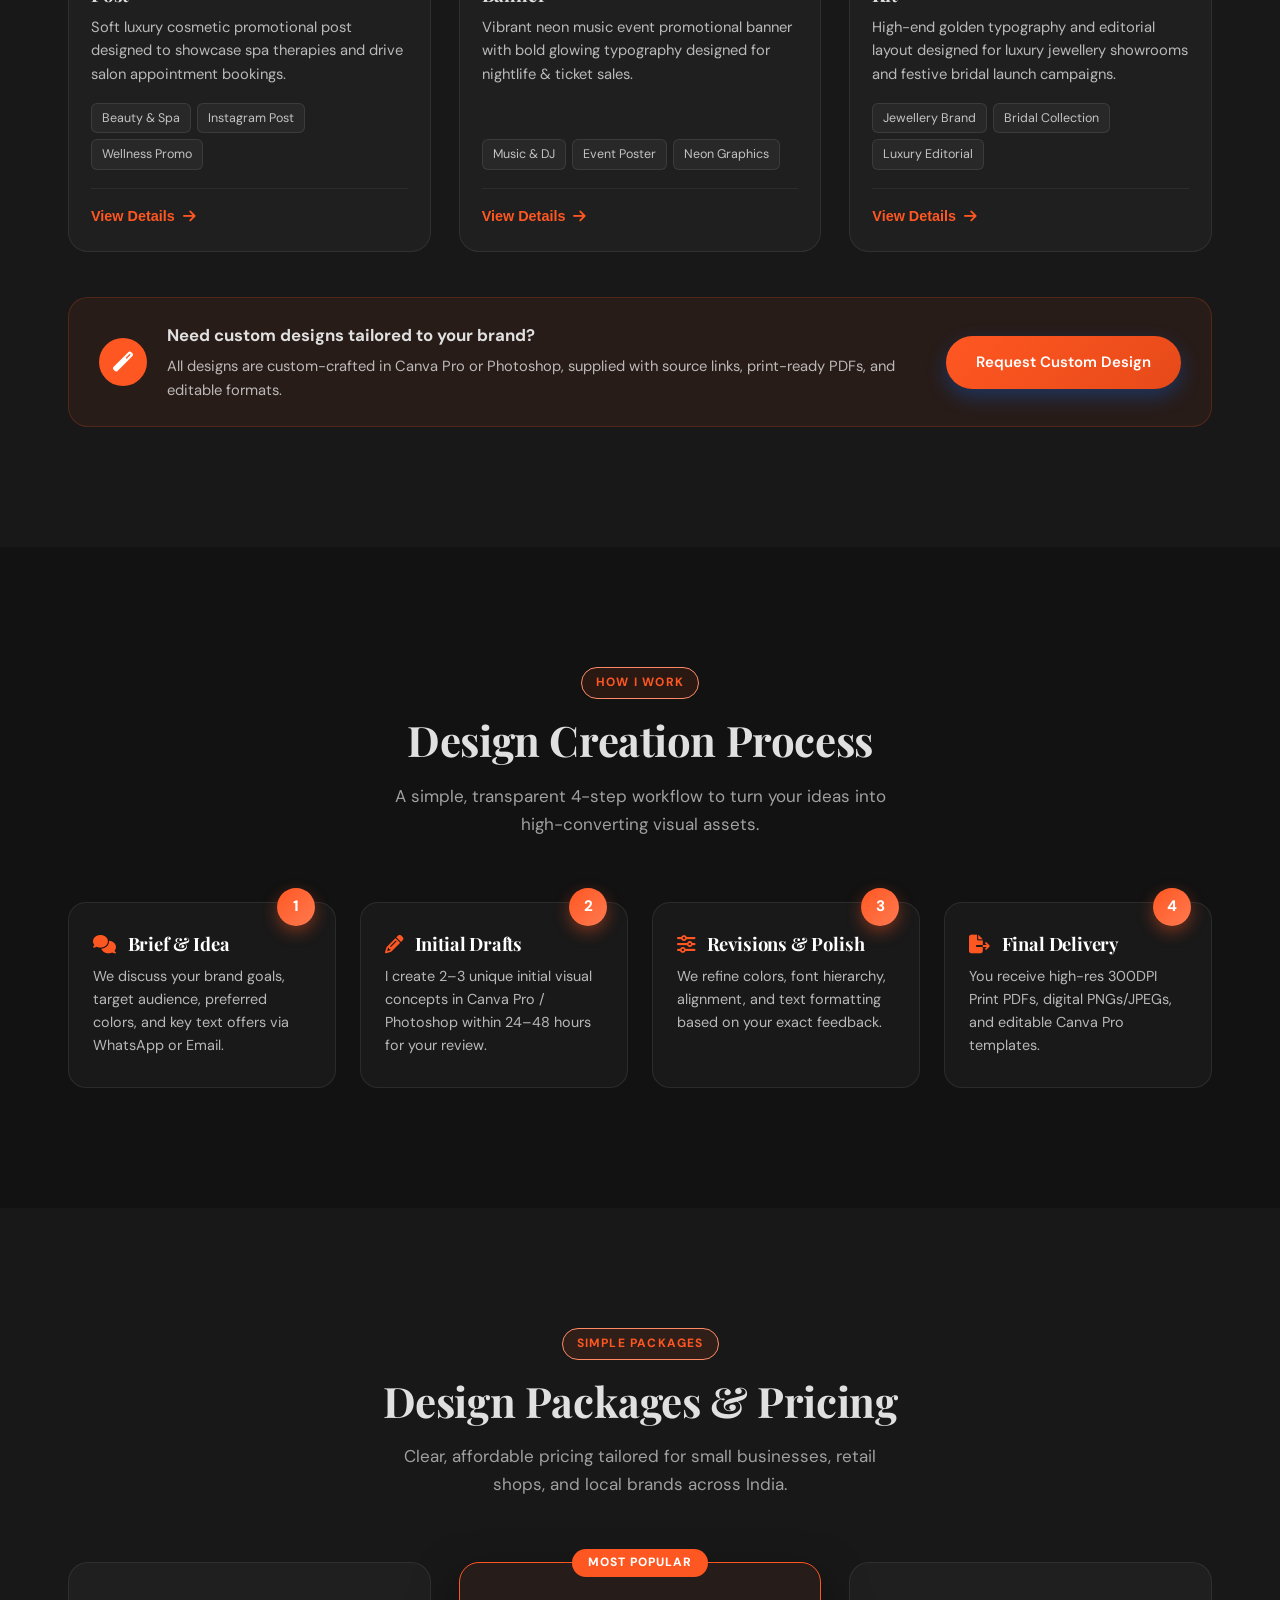
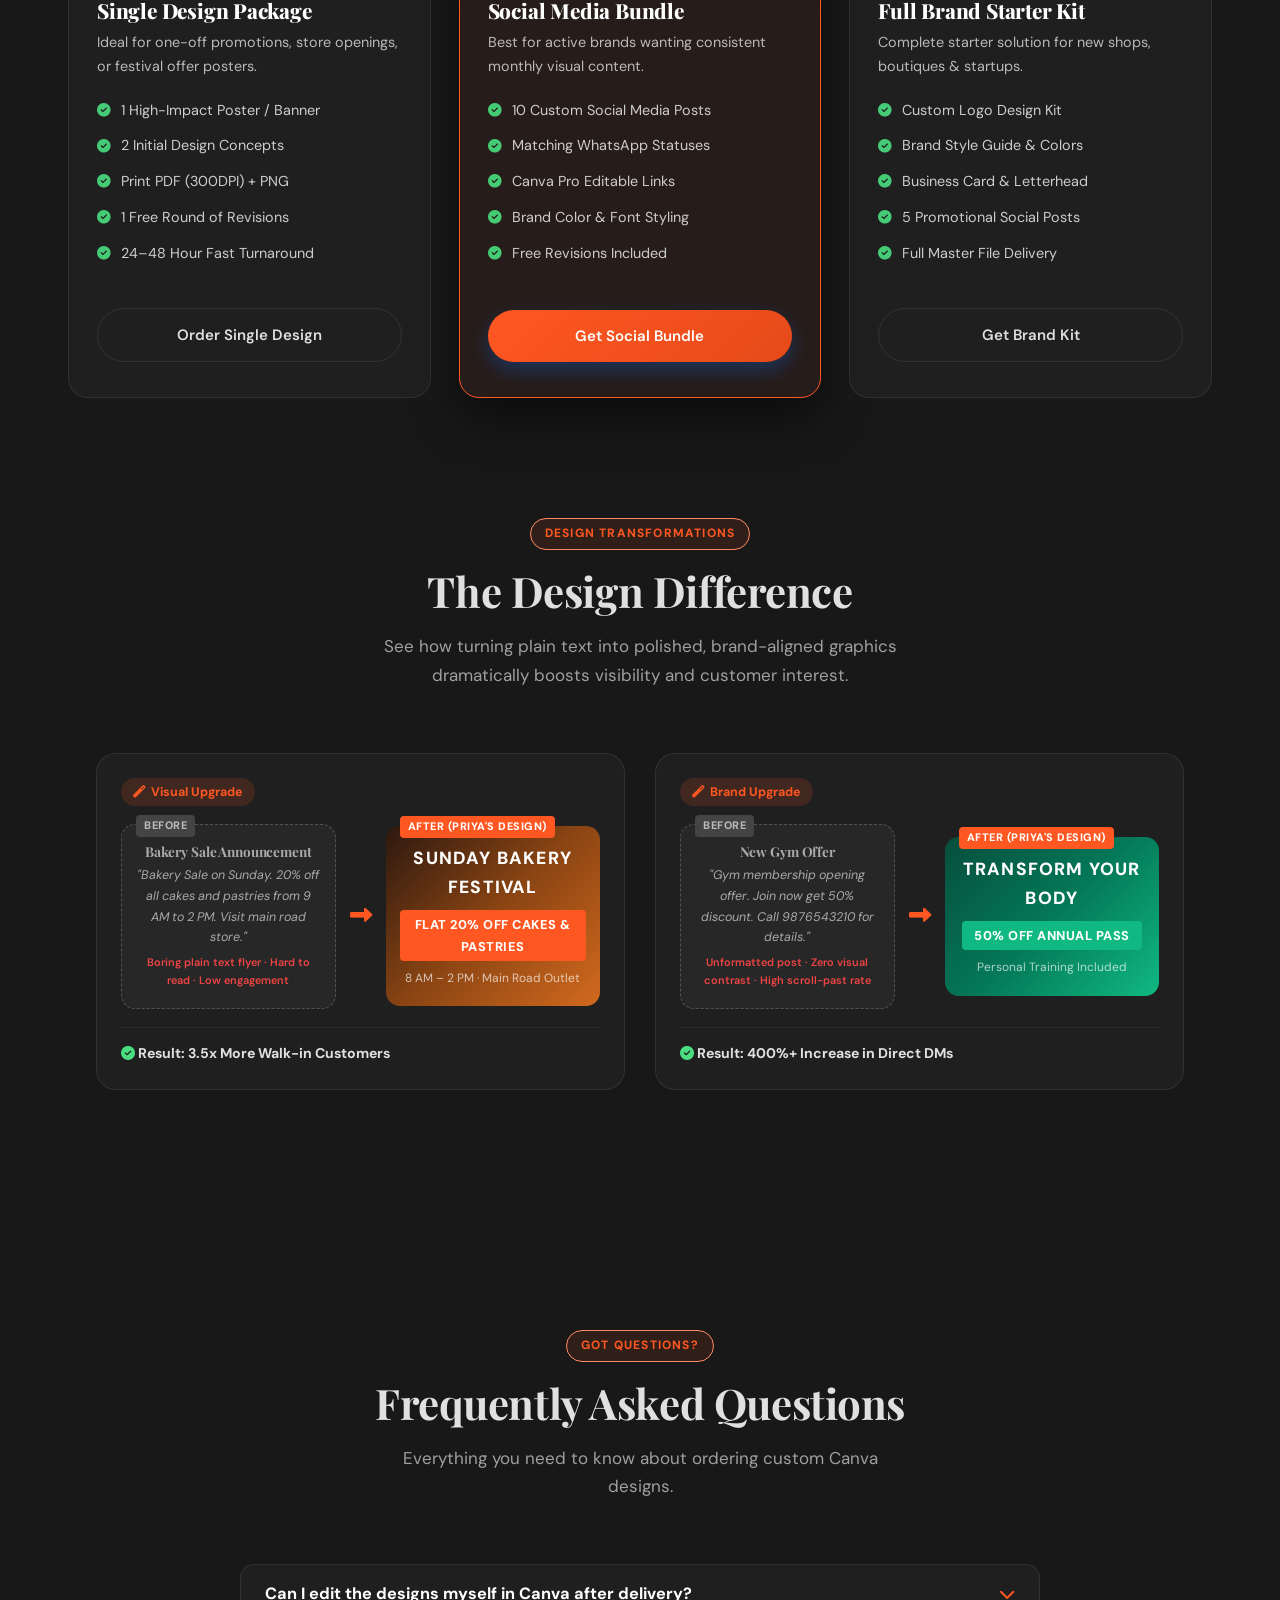
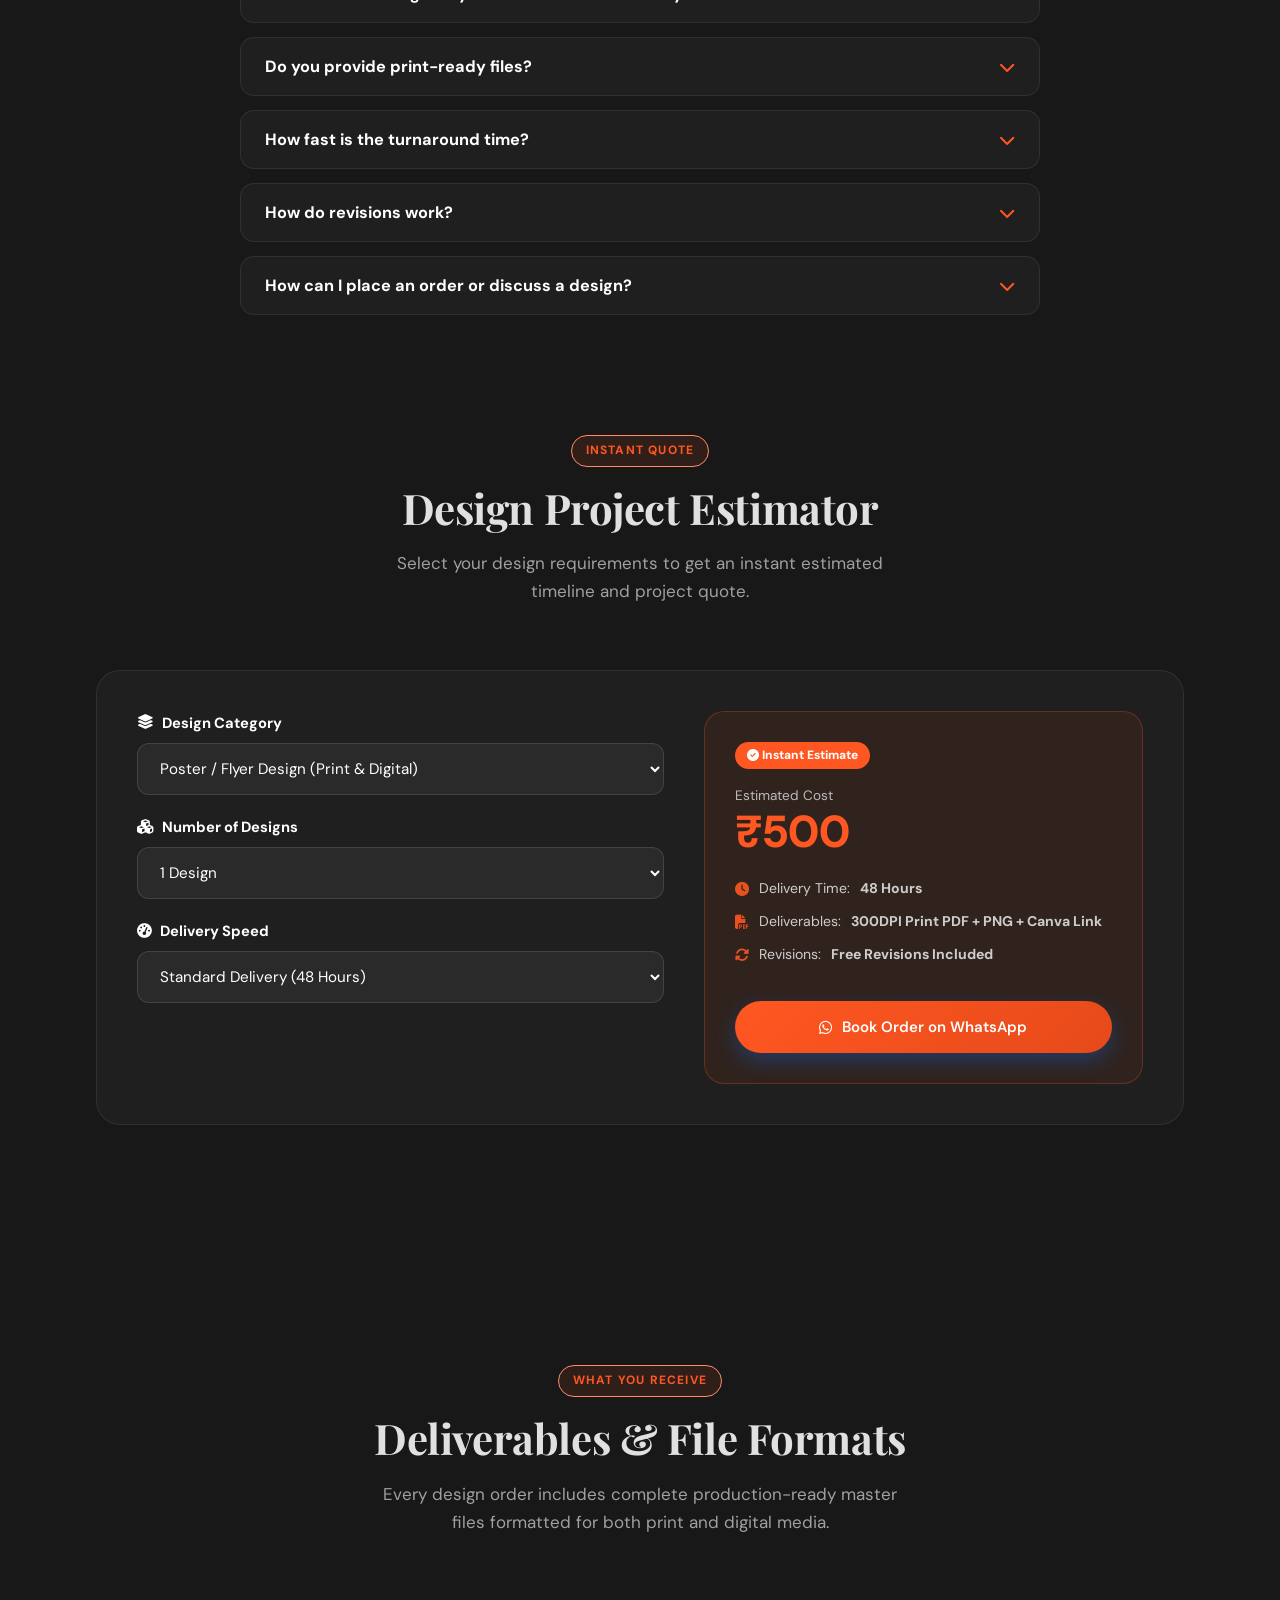
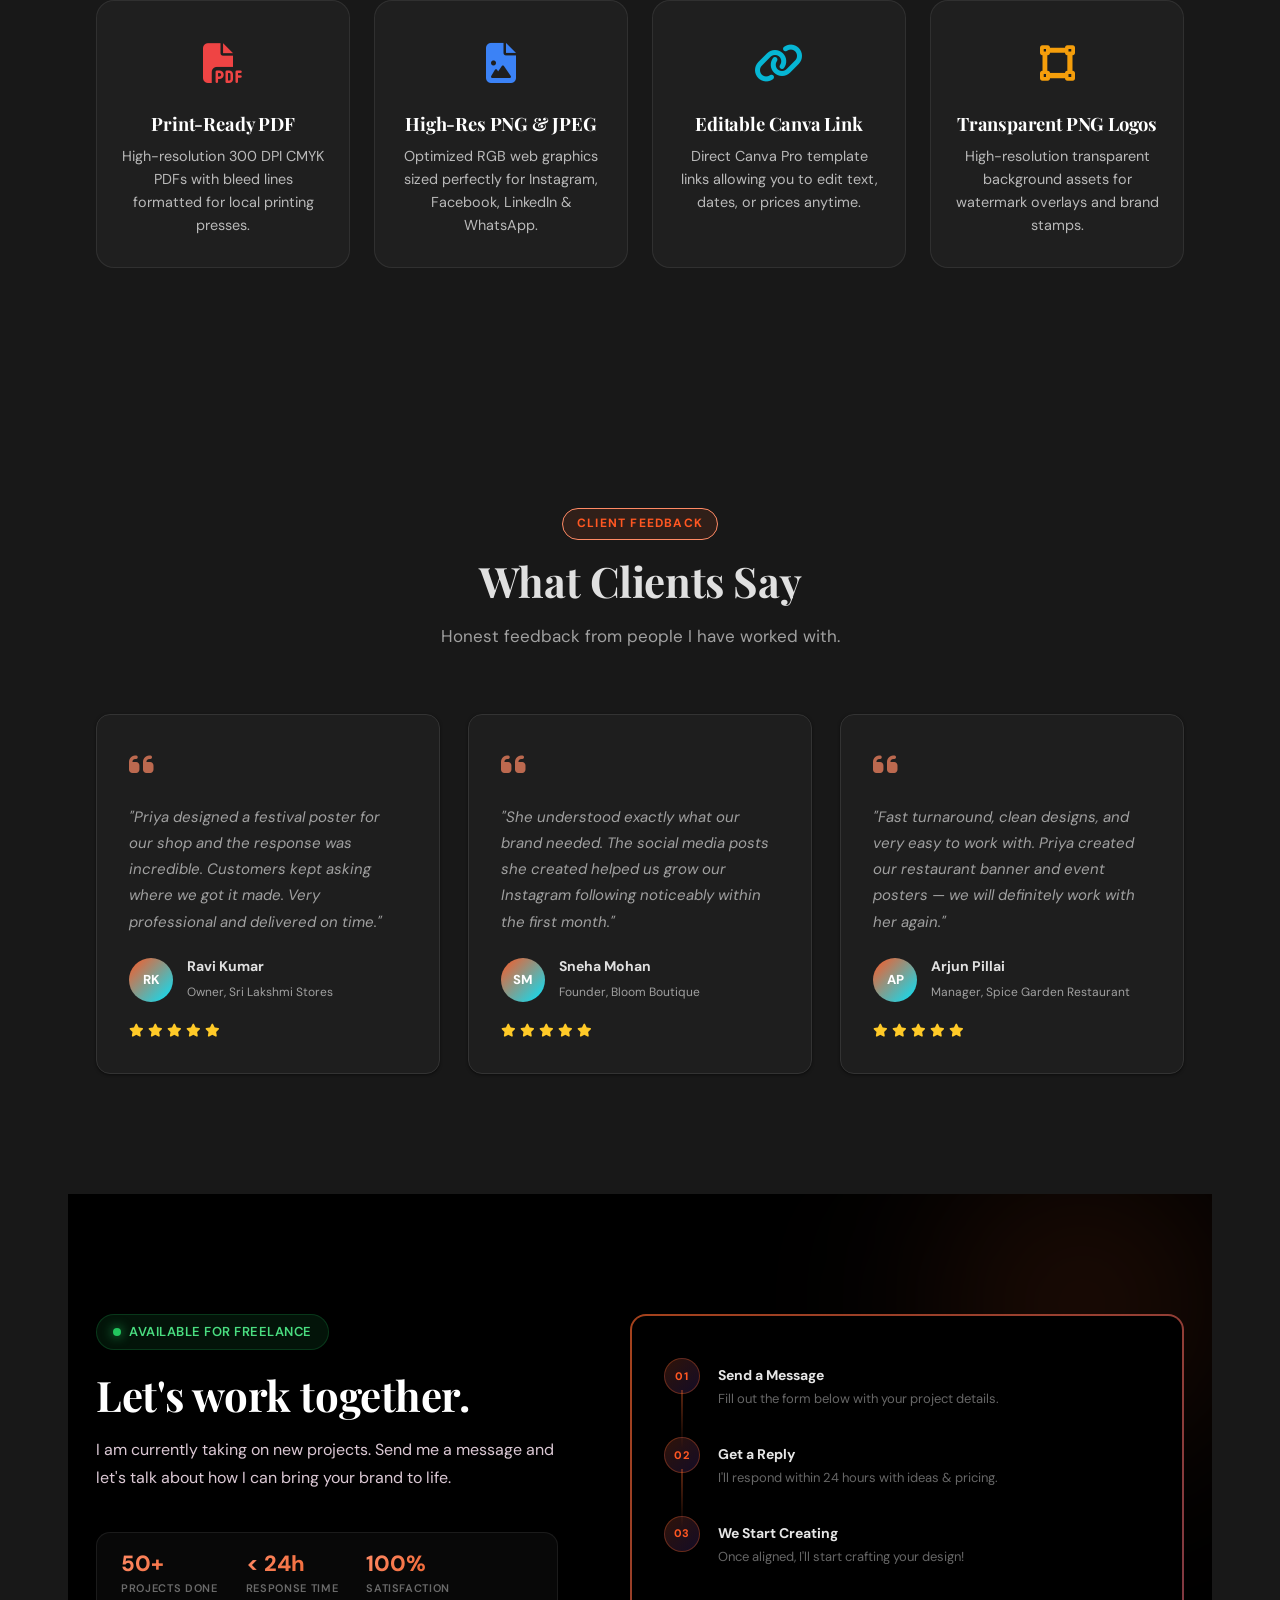
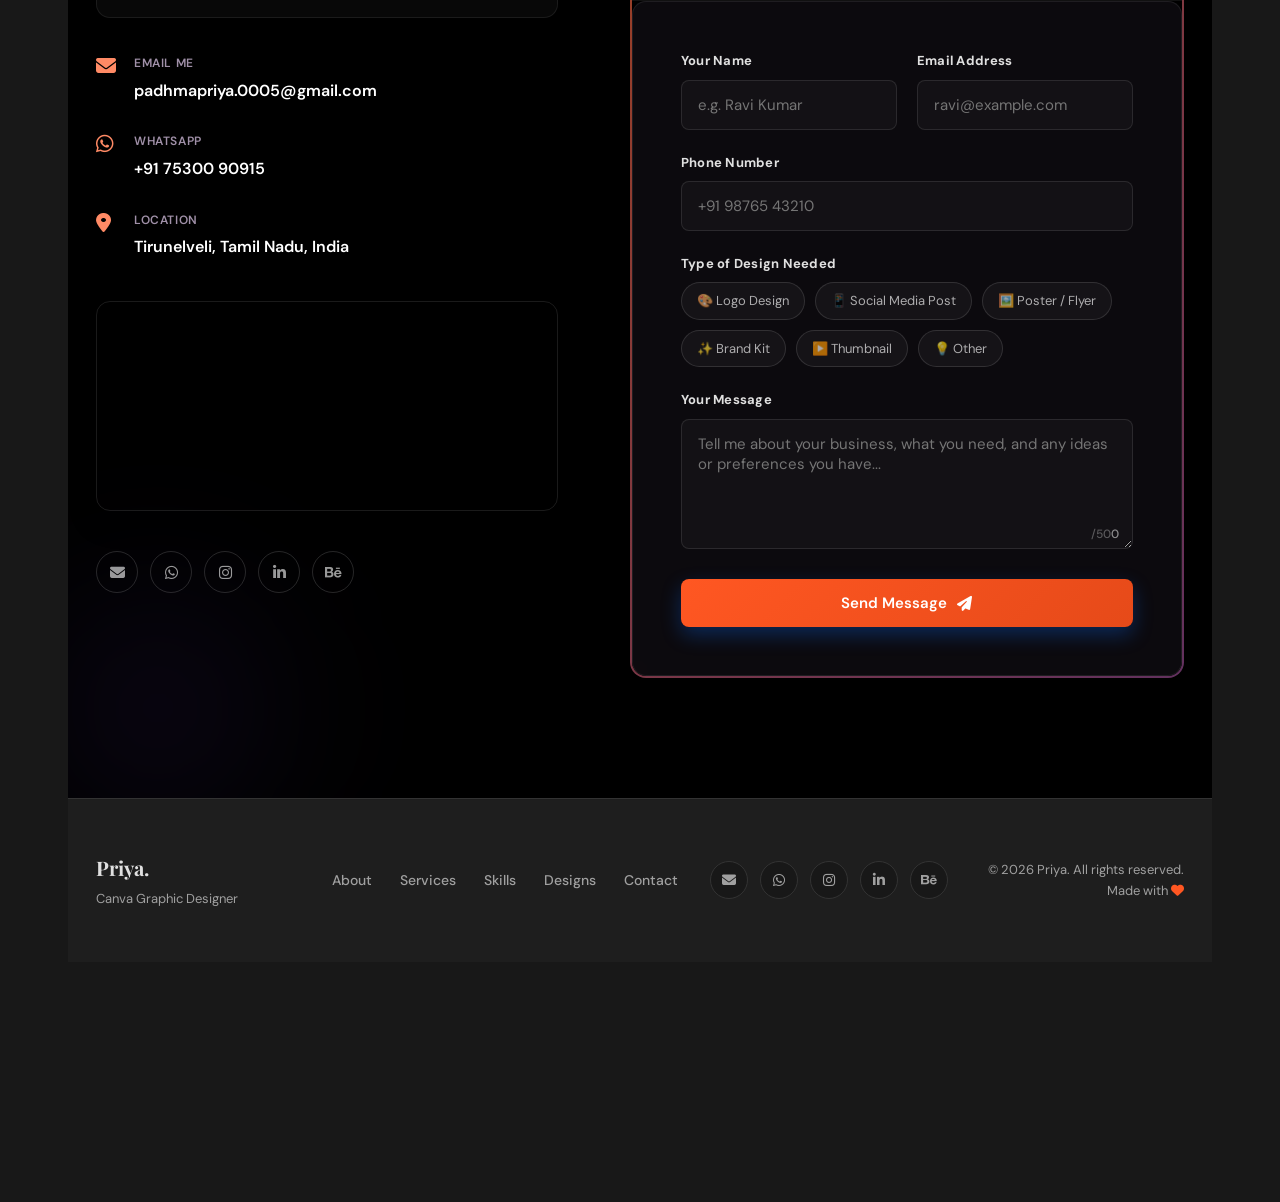
==== commit 9df565b7: "o" ====
--- a/index.html
+++ b/index.html
@@ -2544,7 +2544,34 @@
                     </div>
                 </div>
 
+                <div class="contact-form-gradient-border">
                 <div class="contact-form-container">
+
+                    <!-- What Happens Next -->
+                    <div class="process-steps">
+                        <div class="process-step">
+                            <div class="process-step__icon">01</div>
+                            <div class="process-step__text">
+                                <strong>Send a Message</strong>
+                                <span>Fill out the form below with your project details.</span>
+                            </div>
+                        </div>
+                        <div class="process-step">
+                            <div class="process-step__icon">02</div>
+                            <div class="process-step__text">
+                                <strong>Get a Reply</strong>
+                                <span>I'll respond within 24 hours with ideas &amp; pricing.</span>
+                            </div>
+                        </div>
+                        <div class="process-step">
+                            <div class="process-step__icon">03</div>
+                            <div class="process-step__text">
+                                <strong>We Start Creating</strong>
+                                <span>Once aligned, I'll start crafting your design!</span>
+                            </div>
+                        </div>
+                    </div>
+
                     <form id="contact-form" class="modern-form">
                         <div class="form-row">
                             <div class="form-group">
@@ -2581,6 +2608,7 @@
                         <div id="form-status" class="form-status"></div>
                     </form>
                 </div>
+                </div><!-- /.contact-form-gradient-border -->
             </div>
         </div>
     </section>
--- a/css/style.css
+++ b/css/style.css
@@ -1588,6 +1588,83 @@
     letter-spacing: 0.06em;
 }
 
+/* Animated Gradient Border */
+.contact-form-gradient-border {
+    position: relative;
+    border-radius: calc(var(--radius) + 2px);
+    padding: 2px;
+    background: linear-gradient(135deg, rgba(235,94,40,0.7), rgba(130,80,255,0.5), rgba(235,94,40,0.3));
+    background-size: 300% 300%;
+    animation: gradientShift 5s ease infinite;
+}
+@keyframes gradientShift {
+    0%   { background-position: 0% 50%; }
+    50%  { background-position: 100% 50%; }
+    100% { background-position: 0% 50%; }
+}
+.contact-form-container {
+    border-radius: var(--radius);
+    overflow: hidden;
+    background: var(--bg-dark, #0f0c13);
+}
+
+/* Process Steps (What happens next) */
+.process-steps {
+    display: flex;
+    flex-direction: column;
+    gap: 0;
+    padding: 28px 32px 20px;
+    border-bottom: 1px solid rgba(255,255,255,0.07);
+    margin-bottom: 0;
+}
+.process-step {
+    display: flex;
+    align-items: flex-start;
+    gap: 18px;
+    padding: 14px 0;
+    position: relative;
+}
+.process-step:not(:last-child)::after {
+    content: '';
+    position: absolute;
+    left: 17px;
+    top: 46px;
+    width: 2px;
+    height: calc(100% - 20px);
+    background: linear-gradient(to bottom, rgba(235,94,40,0.4), transparent);
+}
+.process-step__icon {
+    width: 36px;
+    height: 36px;
+    min-width: 36px;
+    border-radius: 50%;
+    background: linear-gradient(135deg, rgba(235,94,40,0.2), rgba(130,80,255,0.15));
+    border: 1px solid rgba(235,94,40,0.35);
+    display: flex;
+    align-items: center;
+    justify-content: center;
+    font-size: 11px;
+    font-weight: 800;
+    color: var(--accent, #eb5e28);
+    letter-spacing: 0.03em;
+}
+.process-step__text {
+    display: flex;
+    flex-direction: column;
+    gap: 2px;
+    padding-top: 6px;
+}
+.process-step__text strong {
+    font-size: 14px;
+    font-weight: 700;
+    color: rgba(255,255,255,0.9);
+}
+.process-step__text span {
+    font-size: 13px;
+    color: rgba(255,255,255,0.4);
+    line-height: 1.5;
+}
+
 .contact-wrapper {
     display: grid;
     grid-template-columns: 1fr 1.2fr;
